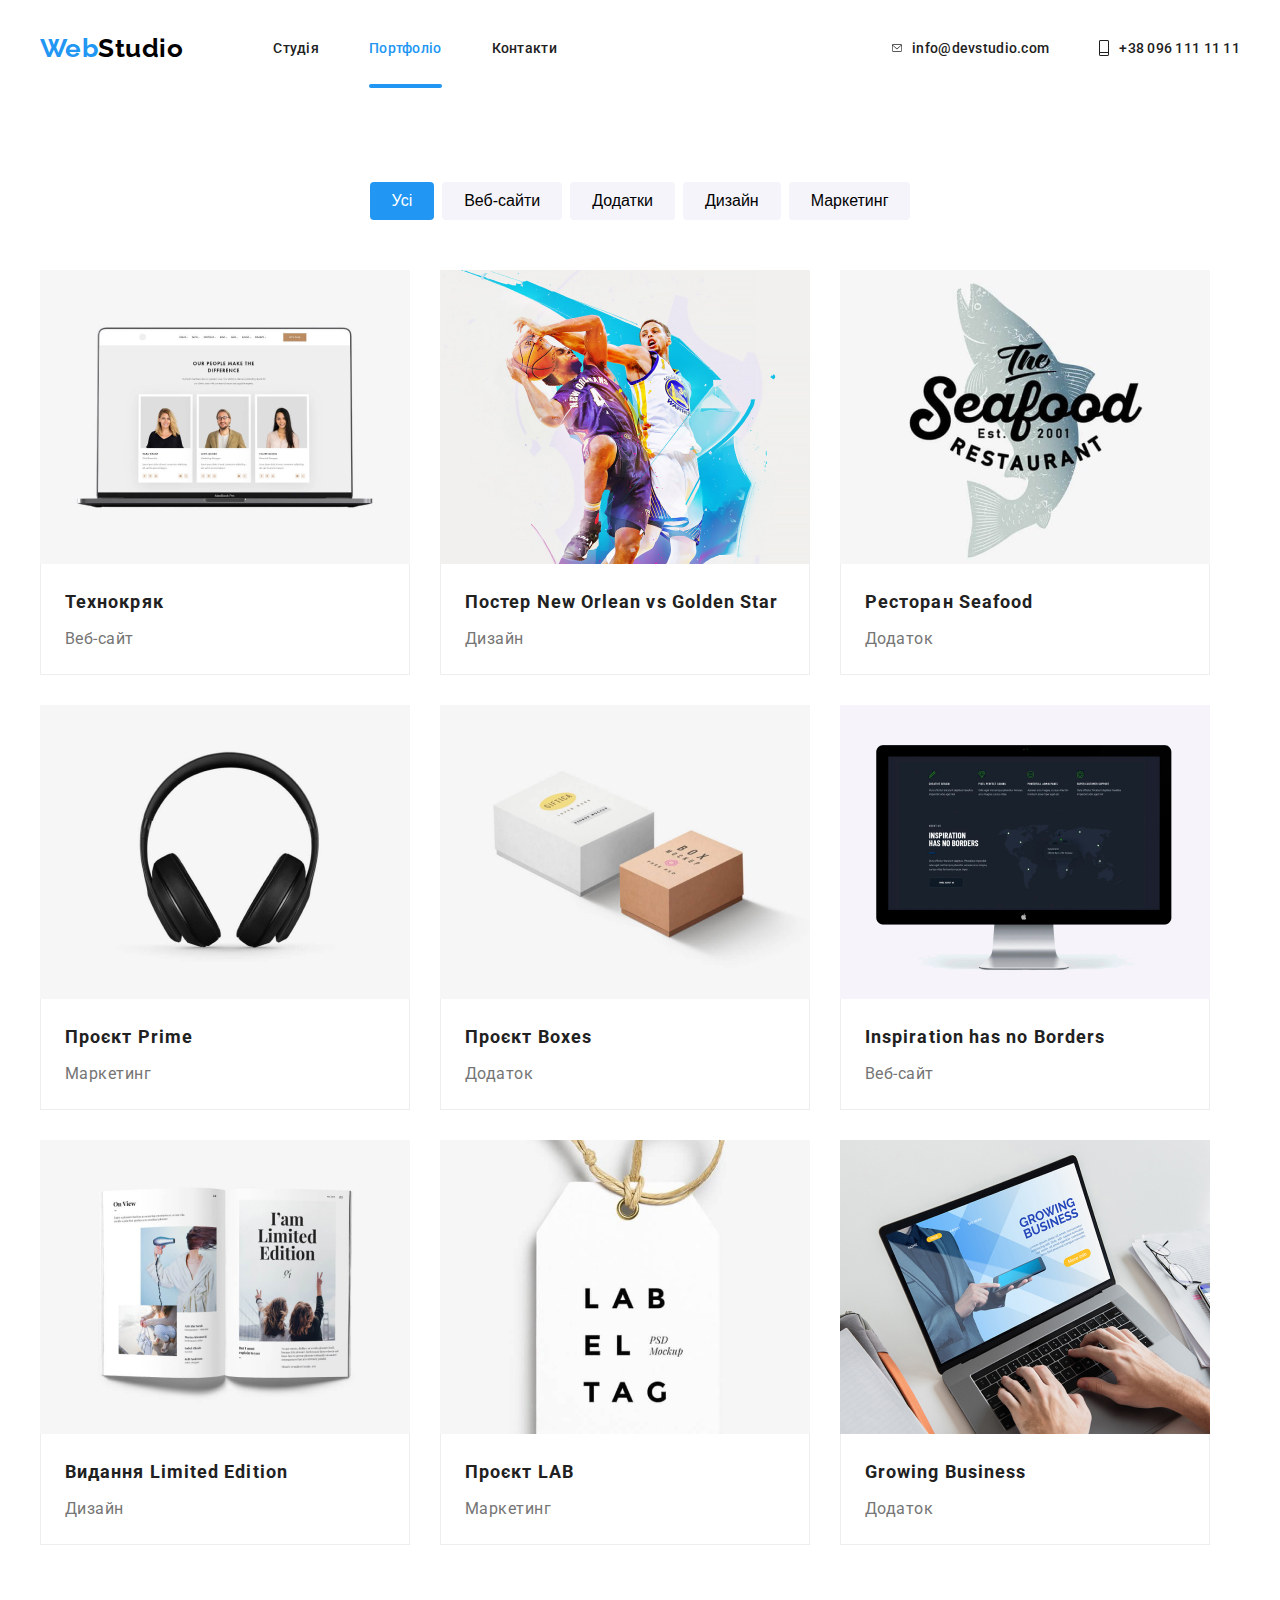
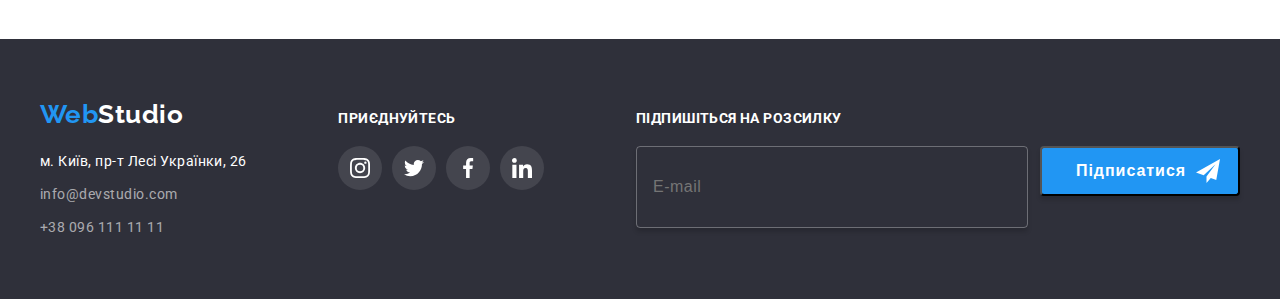
==== portfolio.html @ c1881796 "Initial commit" ====
<!DOCTYPE html>
<html lang="uk">
  <head>
    <meta charset="UTF-8" />
    <meta name="viewport" content="width=device-width, initial-scale=1.0" />
    <title>portfolio</title>
    <link rel="preconnect" href="https://fonts.googleapis.com" />
    <link rel="preconnect" href="https://fonts.gstatic.com" crossorigin />

    <link
      href="https://fonts.googleapis.com/css2?family=Raleway:wght@700&family=Roboto:wght@400;500;700;900&display=swap"
      rel="stylesheet"
    />
    <link
      rel="stylesheet"
      href="https://cdnjs.cloudflare.com/ajax/libs/modern-normalize/2.0.0/modern-normalize.min.css"
      integrity="sha512-4xo8blKMVCiXpTaLzQSLSw3KFOVPWhm/TRtuPVc4WG6kUgjH6J03IBuG7JZPkcWMxJ5huwaBpOpnwYElP/m6wg=="
      crossorigin="anonymous"
      referrerpolicy="no-referrer"
    />
    <link rel="stylesheet" href="./css/styles.css" />
    <link rel="stylesheet" href="./css/main.min.css" />
  </head>

  <body>
    <!-- секція1 heder -->
    <header class="header">
      <div class="container heder__container">
        <nav class="header__main-nav">
          <!--логотип-->
          <a href="/" class="header__logo"
            >Web<span class="header__logo-color">Studio</span></a
          >
          <!-- навігація -->
          <ul class="header__nav">
            <li class="header__item-nav">
              <a href="./index.html" class="header__link">Студія</a>
            </li>

            <li class="header__item-nav">
              <a href="" class="header__link current">Портфоліо</a>
            </li>

            <li class="header__item-nav">
              <a href="" class="header__link">Контакти</a>
            </li>
          </ul>
        </nav>
        <!-- секція 2 контакти -->
        <ul class="header__kontact-nav">
          <li class="header__item-nav">
            <a
              class="header-kontact header__link"
              href="mailto:info@devstudio.com"
            >
              <svg class="header__icon" width="10">
                <use href="./images/sprite.svg#icon-envelope"></use>
              </svg>
              info@devstudio.com</a
            >
          </li>
          <li class="header__item-nav header__item">
            <a class="header__link header__kontact" href="tel:+380961111111">
              <svg class="header__icon" width="10">
                <use href="./images/sprite.svg#icon-Vector"></use>
              </svg>
              +38 096 111 11 11</a
            >
          </li>
        </ul>
      </div>
    </header>

    <!-- секція проекти -->
    <main>
      <section class="portfolio">
        <div class="container">
          <ul class="btn-projects">
            <li class="item-btn">
              <button class="btn-nav" type="button">Усі</button>
            </li>
            <li class="item-btn">
              <button class="btn" type="button">Веб-сайти</button>
            </li>
            <li class="item-btn">
              <button class="btn" type="button">Додатки</button>
            </li>
            <li class="item-btn">
              <button class="btn" type="button">Дизайн</button>
            </li>
            <li class="item-btn">
              <button class="btn" type="button">Маркетинг</button>
            </li>
          </ul>

          <ul class="projects">
            <li class="item">
              <a class="project" href="">
                <div class="overlu">
                  <img src="images/img8.jpg" alt="наш вебсайт" width="370" />
                  <div class="overlu-color">
                    <p class="overlu-text">
                      Ресурс пропонує комплексні пропозиції з різним рівнем
                      функціоналу та сервісів. Все це дозволить відвідувачу
                      отримати вичерпні відомості про компанію чи приватну
                      особу.
                    </p>
                  </div>
                </div>
                <div class="proect">
                  <h2 class="proect-title">Технокряк</h2>
                  <p class="proect-txt">Веб-сайт</p>
                </div>
              </a>
            </li>

            <li class="item">
              <a class="project" href="">
                <div class="overlu">
                  <img src="images/img9.jpg" alt="дизайни" width="370" />
                  <div class="overlu-color">
                    <p class="overlu-text">
                      Ресурс пропонує комплексні пропозиції з різним рівнем
                      функціоналу та сервісів. Все це дозволить відвідувачу
                      отримати вичерпні відомості про компанію чи приватну
                      особу.
                    </p>
                  </div>
                </div>
                <div class="proect">
                  <h2 class="proect-title">Постер New Orlean vs Golden Star</h2>
                  <p class="proect-txt">Дизайн</p>
                </div>
              </a>
            </li>
            <li class="item">
              <a class="project" href="">
                <div class="overlu">
                  <img src="images/img10.jpg" alt="додатки" width="370" />
                  <div class="overlu-color">
                    <p class="overlu-text">
                      Ресурс пропонує комплексні пропозиції з різним рівнем
                      функціоналу та сервісів. Все це дозволить відвідувачу
                      отримати вичерпні відомості про компанію чи приватну
                      особу.
                    </p>
                  </div>
                </div>
                <div class="proect">
                  <h2 class="proect-title">Ресторан Seafood</h2>
                  <p class="proect-txt">Додаток</p>
                </div>
              </a>
            </li>
            <li class="item">
              <a class="project item" href="">
                <div class="overlu">
                  <img src="images/img11.jpg" alt="проєкт Prime " width="370" />
                  <div class="overlu-color">
                    <p class="overlu-text">
                      Ресурс пропонує комплексні пропозиції з різним рівнем
                      функціоналу та сервісів. Все це дозволить відвідувачу
                      отримати вичерпні відомості про компанію чи приватну
                      особу.
                    </p>
                  </div>
                </div>
                <div class="proect">
                  <h2 class="proect-title">Проєкт Prime</h2>
                  <p class="proect-txt">Маркетинг</p>
                </div>
              </a>
            </li>
            <li class="item">
              <a class="project" href="">
                <div class="overlu">
                  <img src="images/img12.jpg" alt="Проєкт Boxes" width="370" />
                  <div class="overlu-color">
                    <p class="overlu-text">
                      Ресурс пропонує комплексні пропозиції з різним рівнем
                      функціоналу та сервісів. Все це дозволить відвідувачу
                      отримати вичерпні відомості про компанію чи приватну
                      особу.
                    </p>
                  </div>
                </div>
                <div class="proect">
                  <h2 class="proect-title">Проєкт Boxes</h2>
                  <p class="proect-txt">Додаток</p>
                </div>
              </a>
            </li>
            <li class="item">
              <a class="project" href="">
                <div class="overlu">
                  <img src="images/img13.jpg" alt="Веб-сайт " width="370" />
                  <div class="overlu-color">
                    <p class="overlu-text">
                      Ресурс пропонує комплексні пропозиції з різним рівнем
                      функціоналу та сервісів. Все це дозволить відвідувачу
                      отримати вичерпні відомості про компанію чи приватну
                      особу.
                    </p>
                  </div>
                </div>
                <div class="proect">
                  <h2 class="proect-title">Inspiration has no Borders</h2>
                  <p class="proect-txt">Веб-сайт</p>
                </div>
              </a>
            </li>
            <li class="item">
              <a class="project" href="">
                <div class="overlu">
                  <img src="images/img14.jpg" alt="Видання" width="370" />
                  <div class="overlu-color">
                    <p class="overlu-text">
                      Ресурс пропонує комплексні пропозиції з різним рівнем
                      функціоналу та сервісів. Все це дозволить відвідувачу
                      отримати вичерпні відомості про компанію чи приватну
                      особу.
                    </p>
                  </div>
                </div>
                <div class="proect">
                  <h2 class="proect-title">Видання Limited Edition</h2>
                  <p class="proect-txt">Дизайн</p>
                </div>
              </a>
            </li>
            <li class="item">
              <a class="project" href="">
                <div class="overlu">
                  <img src="images/img15.jpg" alt="Проєкти LAB" width="370" />
                  <div class="overlu-color">
                    <p class="overlu-text">
                      Ресурс пропонує комплексні пропозиції з різним рівнем
                      функціоналу та сервісів. Все це дозволить відвідувачу
                      отримати вичерпні відомості про компанію чи приватну
                      особу.
                    </p>
                  </div>
                </div>
                <div class="proect">
                  <h2 class="proect-title">Проєкт LAB</h2>
                  <p class="proect-txt">Маркетинг</p>
                </div>
              </a>
            </li>
            <li class="item po">
              <a class="project" href="">
                <div class="overlu">
                  <img
                    src="images/img16.jpg"
                    alt="Додаток Business"
                    width="370"
                  />
                  <div class="overlu-color">
                    <p class="overlu-text">
                      Ресурс пропонує комплексні пропозиції з різним рівнем
                      функціоналу та сервісів. Все це дозволить відвідувачу
                      отримати вичерпні відомості про компанію чи приватну
                      особу.
                    </p>
                  </div>
                </div>

                <div class="proect">
                  <h2 class="proect-title">Growing Business</h2>
                  <p class="proect-txt">Додаток</p>
                </div>
              </a>
            </li>
          </ul>
        </div>
      </section>
    </main>

    <!-- footer -->
    <footer class="footer-main">
      <div class="container futer-container">
        <div class="footer-item">
          <a href="/" class="footer-logo"
            >Web<span class="footer-studio">Studio</span></a
          >

          <address class="address">
            <p class="footer-adres">м. Київ, пр-т Лесі Українки, 26</p>

            <ul class="footer">
              <li class="footer-mail">
                <a href="mailto:info@devstudio.com" class="addres-mail footer"
                  >info@devstudio.com</a
                >
              </li>

              <li>
                <a href="tel:+380961111111" class="addres-tel footer"
                  >+38 096 111 11 11</a
                >
              </li>
            </ul>
          </address>
        </div>
        <div class="footer-icon">
          <h3 class="footer-social">приєднуйтесь</h3>
          <ul class="socials">
            <li class="socials-item">
              <a class="socials-link" href="">
                <svg class="footikon" width="20" height="20">
                  <use href="./images/sprite.svg#icon-instagram"></use>
                </svg>
              </a>
            </li>
            <li class="socials-item">
              <a class="socials-link" href="">
                <svg class="footikon" width="20" height="20">
                  <use href="./images/sprite.svg#icon-twitter"></use>
                </svg>
              </a>
            </li>
            <li class="socials-item">
              <a class="socials-link" href="">
                <svg class="footikon" width="20" height="20">
                  <use href="./images/sprite.svg#icon-facebook"></use>
                </svg>
              </a>
            </li>
            <li class="socials-item">
              <a class="socials-link" href="">
                <svg class="footikon" width="20" height="20">
                  <use href="./images/sprite.svg#icon-linkedin"></use>
                </svg>
              </a>
            </li>
          </ul>
        </div>
        <!-- form -->
        <div class="form-futer-box">
          <h3 class="footer-social">Підпишіться на розсилку</h3>
          <form class="form-fild">
            <label>
              <input
                class="form-footer-email"
                type="email"
                name="email"
                placeholder="E-mail"
              />
            </label>

            <button class="footer-btn-form" type="submit">
              <span class="sing-up">Підписатися</span>

              <svg class="footer-btn-icon" width="24" height="24">
                <use href="./images/sprite.svg#icon-icon-send"></use>
              </svg>
            </button>
          </form>
        </div>
      </div>
    </footer>
  </body>
</html>
---- css/styles.css ----
/*===========================
 ----------------секція герой ------------------------*/

/*--------- модальне вікно ---------*/

/*----------------- секція 3 features особливості ---------*/

/* секція 4 чим ми займаїмось */

/* секція 5 наша команда */

/*секція 6 постійні клієнти */

/*===================
 секція 7 підвал */

/* ==================================================
  --portfolio--
 */
---- css/main.min.css ----
:root{--main-font: "Roboto", sans-serif;--secondary-font: "Raleway", sans-serif;--primary-color: #212121;--accent-color: #2196f3;--white-col: #ffffff;--gray-col: #757575}body{margin-left:auto;margin-right:auto}body{font-family:var(--main-font);background-color:var(--white-col);letter-spacing:.03em}.container{width:1200px;padding-left:15px;padding-right:15px;margin-left:auto;margin-right:auto}h1,h2,h3,h4,p{margin:0}img{display:block}ul{margin:0;padding:0;list-style:none}.header__logo{margin-right:90px;font-family:var(--secondary-font);font-weight:700;font-size:26px;color:var(--accent-color);text-decoration:none;outline:none}.header__logo-color{color:#000}.footer-logo{font-family:var(--secondary-font);font-weight:700;font-size:26px;color:var(--accent-color);text-decoration:none;outline:none}.footer-studio{color:var(--white-col)}.backdrop{position:fixed;z-index:1;top:0;left:0;width:100%;height:100%;background-color:rgba(0,0,0,.3);opacity:1;-webkit-transition:opacity 250ms cubic-bezier(0.4, 0, 0.2, 1),visibility 250ms cubic-bezier(0.4, 0, 0.2, 1);transition:opacity 250ms cubic-bezier(0.4, 0, 0.2, 1),visibility 250ms cubic-bezier(0.4, 0, 0.2, 1)}.backdrop.is-hidden{opacity:0;visibility:hidden;pointer-events:none}.backdrop.is-hidden .modal-wrapper{-webkit-transform:translate(-50%, -50%) scale(0, 6);transform:translate(-50%, -50%) scale(0, 6)}.modal-wrapper{position:absolute;top:50%;left:50%;width:528px;height:581px;-webkit-transform:translate(-50%, -50%) scale(1);transform:translate(-50%, -50%) scale(1);-webkit-transition:-webkit-transform 250ms cubic-bezier(0.4, 0, 0.2, 1);transition:-webkit-transform 250ms cubic-bezier(0.4, 0, 0.2, 1);transition:transform 250ms cubic-bezier(0.4, 0, 0.2, 1);transition:transform 250ms cubic-bezier(0.4, 0, 0.2, 1), -webkit-transform 250ms cubic-bezier(0.4, 0, 0.2, 1);-webkit-box-shadow:0 2px 1px 0 rgba(0,0,0,.2),0 1px 1px 0 rgba(0,0,0,.14),0 1px 3px 0 rgba(0,0,0,.12);box-shadow:0 2px 1px 0 rgba(0,0,0,.2),0 1px 1px 0 rgba(0,0,0,.14),0 1px 3px 0 rgba(0,0,0,.12);background-color:var(--white-col);border-radius:4px;padding:40px}.modal-btn{position:absolute;top:10px;right:10px;width:30px;height:30px;background-size:contain;background-origin:border-box;border-radius:50%;display:-webkit-box;display:-ms-flexbox;display:flex;-webkit-box-align:center;-ms-flex-align:center;align-items:center;-webkit-box-pack:center;-ms-flex-pack:center;justify-content:center;padding:0px;border-color:rgba(0,0,0,.1);background-color:var(--white-col);cursor:pointer;outline:rgba(0,0,0,0)}.modal-btn-icon{width:18px;height:18px;fill:#000;-webkit-transition:fill 250ms cubic-bezier(0.4, 0, 0.2, 1);transition:fill 250ms cubic-bezier(0.4, 0, 0.2, 1)}.modal-btn:hover .modal-btn-icon,.modal-btn:focus .modal-btn-icon{fill:var(--accent-color)}.modal-title{display:block;font-weight:700;font-size:20px;letter-spacing:.03em;text-align:center;color:#212121;margin-bottom:12px}.form-modal-group{position:relative;display:block;margin-bottom:10px}.form-modal-label{display:block;text-align:left;margin-bottom:4px;font-size:12px;letter-spacing:.01em;color:var(--gray-col)}.form-modal-input{border:1px solid rgba(33,33,33,.2);border-radius:4px;height:40px;width:100%;padding:5px 5px 5px 32px;-webkit-transition:border 250ms cubic-bezier(0.4, 0, 0.2, 1);transition:border 250ms cubic-bezier(0.4, 0, 0.2, 1)}.form-modal-input:focus,.form-modal-text:focus{border:solid 1px var(--accent-color);outline:none}.form-modal-input:hover,.form-modal-text:hover{border:1px solid var(--accent-color)}.form-modal-group:hover .form-modal-icon{fill:var(--accent-color)}.form-modal-input:focus+.form-modal-icon{fill:var(--accent-color)}.form-modal-text{display:block;width:100%;height:120px;border:1px solid rgba(33,33,33,.2);border-radius:1px;resize:none;padding:12px 16px 12px 16px;font-size:12px;letter-spacing:.01em;-webkit-transition:border 250ms cubic-bezier(0.4, 0, 0.2, 1);transition:border 250ms cubic-bezier(0.4, 0, 0.2, 1);outline:none}.form-modal-icon{position:absolute;left:12px;bottom:11px;-webkit-transition:fill 250ms cubic-bezier(0.4, 0, 0.2, 1);transition:fill 250ms cubic-bezier(0.4, 0, 0.2, 1)}.form-polisu-grup{display:-webkit-box;display:-ms-flexbox;display:flex;-webkit-box-align:center;-ms-flex-align:center;align-items:center;-webkit-box-pack:center;-ms-flex-pack:center;justify-content:center;margin-top:20px}.polise-private{font-size:14px;line-height:1.71429;letter-spacing:.03em;color:var(--gray-col);margin-left:9px}.polise-private-contract{text-decoration:underline;-webkit-text-decoration-skip-ink:none;text-decoration-skip-ink:none;color:var(--accent-color)}.custom-checkbox{width:16px;height:15px;left:0px;display:-webkit-box;display:-ms-flexbox;display:flex;-webkit-box-align:center;-ms-flex-align:center;align-items:center;-webkit-box-pack:center;-ms-flex-pack:center;justify-content:center;border-radius:1px;border:1px solid var(--primary-color);-webkit-transition:border 250ms cubic-bezier(0.4, 0, 0.2, 1),background-color 250ms cubic-bezier(0.4, 0, 0.2, 1);transition:border 250ms cubic-bezier(0.4, 0, 0.2, 1),background-color 250ms cubic-bezier(0.4, 0, 0.2, 1)}.form-polisu-grup:hover .custom-checkbox{border:1px solid var(--accent-color)}.form-polisu-grup:focus-within .custom-checkbox{border:1px solid var(--accent-color)}.checkbox:checked+.custom-checkbox{background-color:var(--accent-color);background-size:contain;border-color:var(--accent-color);background-origin:border-box}.custom-checbocs-icon{opacity:0;-webkit-transition:opacity 250ms cubic-bezier(0.4, 0, 0.2, 1);transition:opacity 250ms cubic-bezier(0.4, 0, 0.2, 1)}.checkbox:checked+.custom-checkbox .custom-checbocs-icon{opacity:1}.visually-hidden{position:absolute;width:1px;height:1px;margin:-1px;border:0;padding:0;clip:rect(0 0 0 0);overflow:hidden}.send-btn{border-radius:4px;width:200px;height:50px;-webkit-box-shadow:0 4px 4px 0 rgba(0,0,0,.15);box-shadow:0 4px 4px 0 rgba(0,0,0,.15);background:var(--accent-color);font-weight:700;font-size:16px;line-height:1.875;letter-spacing:.06em;text-align:center;margin-top:30px;color:var(--white-col);cursor:pointer;border:rgba(0,0,0,0);-webkit-transition:background-color 250ms cubic-bezier(0.4, 0, 0.2, 1);transition:background-color 250ms cubic-bezier(0.4, 0, 0.2, 1)}.send-btn:hover,.send-btn:focus{background-color:#188ce8;outline:rgba(0,0,0,0)}.socials{display:-webkit-box;display:-ms-flexbox;display:flex;-webkit-box-pack:center;-ms-flex-pack:center;justify-content:center;-webkit-box-align:center;-ms-flex-align:center;align-items:center}.socials-link{display:-webkit-box;display:-ms-flexbox;display:flex;-webkit-box-align:center;-ms-flex-align:center;align-items:center;-webkit-box-pack:center;-ms-flex-pack:center;justify-content:center;width:44px;height:44px;background-color:var(--white-col);border-radius:50%;-webkit-transition:background-color 250ms cubic-bezier(0.4, 0, 0.2, 1);transition:background-color 250ms cubic-bezier(0.4, 0, 0.2, 1)}.socials-link:hover,.socials-link:focus{background-color:var(--accent-color);outline:none}.social-icon{fill:#afb1b8;-webkit-transition:fill 250ms cubic-bezier(0.4, 0, 0.2, 1);transition:fill 250ms cubic-bezier(0.4, 0, 0.2, 1)}.socials-link:hover .social-icon,.socials-link:focus .social-icon{fill:var(--white-col)}.socials-item:not(:last-child){margin-right:10px}.footikon{fill:var(--white-col)}.footer-icon{margin-left:auto;margin-right:auto}.header{border-color:1px solid #ececec}.heder__container{display:-webkit-box;display:-ms-flexbox;display:flex;-webkit-box-align:center;-ms-flex-align:center;align-items:center}.header__main-nav{display:-webkit-box;display:-ms-flexbox;display:flex;-webkit-box-align:center;-ms-flex-align:center;align-items:center}.header__nav{display:-webkit-box;display:-ms-flexbox;display:flex;-webkit-box-align:center;-ms-flex-align:center;align-items:center}.header__item-nav{margin-right:50px}.header__item:last-child{margin-right:0px}.header__kontact-nav{margin-left:auto;display:-webkit-box;display:-ms-flexbox;display:flex;-webkit-box-align:center;-ms-flex-align:center;align-items:center}.header__kontact{padding-top:32px;padding-bottom:32px;color:var(--gray-col);-webkit-transition:color 250ms cubic-bezier(0.4, 0, 0.2, 1);transition:color 250ms cubic-bezier(0.4, 0, 0.2, 1)}.header__icon{width:10px;height:16px;margin-right:10px;fill:currentColor}.header__link{display:-webkit-box;display:-ms-flexbox;display:flex;-webkit-box-align:center;-ms-flex-align:center;align-items:center;font-weight:500;font-size:14px;letter-spacing:.02em;color:var(--primary-color);-webkit-transition:color 250ms cubic-bezier(0.4, 0, 0.2, 1);transition:color 250ms cubic-bezier(0.4, 0, 0.2, 1);position:relative;text-decoration:none;outline:none;padding-top:32px;padding-bottom:32px}.header__link::after{content:"";display:block;width:100%;height:4px;position:absolute;left:0px;bottom:0px;border-radius:2px}.header__link:hover,.header__link:focus{color:var(--accent-color)}.header__link.current::after{background-color:var(--accent-color)}.header__link.current{color:var(--accent-color)}.hero__img{max-width:1600px;height:600px;margin-left:auto;margin-right:auto;background:#c4c4c4;background-image:-webkit-gradient(linear, left top, left bottom, from(rgba(5, 6, 15, 0.4)), to(rgba(5, 6, 15, 0.4))),url(../images/hero.jpg);background-image:linear-gradient(rgba(5, 6, 15, 0.4), rgba(5, 6, 15, 0.4)),url(../images/hero.jpg)}.hero__section{background-repeat:no-repeat;background-position:center;background-size:contain;text-align:center;padding-top:200px;padding-bottom:200px}.hero__title{font-weight:900;font-size:44px;line-height:1.36364;letter-spacing:.06em;text-transform:uppercase;margin-bottom:30px;width:626px;margin-left:auto;margin-right:auto;color:var(--white-col)}.hero__main-btn{border-radius:4px;padding:10px 32px;font-weight:700;font-size:16px;line-height:1.875;letter-spacing:.06em;color:var(--white-col);background-color:var(--accent-color);cursor:pointer;-webkit-transition:background-color 250ms cubic-bezier(0.4, 0, 0.2, 1);transition:background-color 250ms cubic-bezier(0.4, 0, 0.2, 1)}.hero__main-btn:hover,.hero__main-btn:focus{background-color:#188ce8}.features{padding-top:94px;padding-bottom:94px}.features__list{display:-webkit-box;display:-ms-flexbox;display:flex}.features__post{width:270px;margin-right:30px}.features__post:last-child{margin-right:0px}.features__title{margin-top:0px;margin-bottom:10px;font-weight:700;font-size:14px;text-transform:uppercase}.features__text{font-size:14px;line-height:1.71429;color:var(--gray-col)}.features__icon{display:-webkit-box;display:-ms-flexbox;display:flex;-webkit-box-pack:center;-ms-flex-pack:center;justify-content:center;-webkit-box-align:center;-ms-flex-align:center;align-items:center;background:#f5f4fa;border-radius:4px;width:270px;height:120px;margin-bottom:30px}.features__icon-images{width:70px;height:70px;margin:0px}.works{padding-bottom:94px}.ourwork{display:-webkit-box;display:-ms-flexbox;display:flex;list-style:none}.works .section-heading{font-weight:700;font-size:36px;text-align:center;margin-bottom:50px}.img{position:relative;margin-right:30px}.img-text{width:370px;height:70px;left:0px;bottom:0px;position:absolute;display:-webkit-box;display:-ms-flexbox;display:flex;-webkit-box-align:center;-ms-flex-align:center;align-items:center;-webkit-box-pack:center;-ms-flex-pack:center;justify-content:center;text-transform:uppercase;padding:0px;margin:0px;font-weight:700;font-size:14px;letter-spacing:.03em;color:var(--white-col);background:rgba(47,48,58,.8)}.team{background:#f5f4fa;padding-top:94px;padding-bottom:94px}.our-team{display:-webkit-box;display:-ms-flexbox;display:flex}.img-team{margin-right:30px;-webkit-box-shadow:0 2px 1px 0 rgba(0,0,0,.2),0 1px 1px 0 rgba(0,0,0,.14),0 1px 3px 0 rgba(0,0,0,.12);box-shadow:0 2px 1px 0 rgba(0,0,0,.2),0 1px 1px 0 rgba(0,0,0,.14),0 1px 3px 0 rgba(0,0,0,.12);background:var(--white-col)}.img-team:last-child{margin-right:0px}.section-headline{font-weight:700;font-size:36px;text-align:center;margin-bottom:50px}.name{margin-bottom:10px;font-weight:500;font-size:16px;text-align:center}.work{font-size:16px;color:var(--gray-col);text-align:center;margin-bottom:16px}.name-work{padding-top:30px;padding-bottom:30px}.our-clients{padding-top:88px;padding-bottom:94px}.client{display:-webkit-box;display:-ms-flexbox;display:flex;-webkit-box-pack:center;-ms-flex-pack:center;justify-content:center;-webkit-box-align:center;-ms-flex-align:center;align-items:center}.client-link{display:-webkit-box;display:-ms-flexbox;display:flex;-webkit-box-align:center;-ms-flex-align:center;align-items:center;-webkit-box-pack:center;-ms-flex-pack:center;justify-content:center;border:1px solid #afb1b8;border-radius:4px;width:170px;height:92px;-webkit-transition:border 250ms cubic-bezier(0.4, 0, 0.2, 1);transition:border 250ms cubic-bezier(0.4, 0, 0.2, 1)}.client-link:hover,.client-link:focus{border-color:var(--accent-color);outline:none}.client-link:hover .client-icon,.client-link:focus .client-icon{fill:var(--accent-color)}.client-icon{fill:#afb1b8;-webkit-transition:fill 250ms cubic-bezier(0.4, 0, 0.2, 1);transition:fill 250ms cubic-bezier(0.4, 0, 0.2, 1)}.client-item:not(:last-child){margin-right:30px}.footer-main{padding-top:60px;padding-bottom:60px;background:#2f303a}.futer-container{display:-webkit-box;display:-ms-flexbox;display:flex;-webkit-box-align:baseline;-ms-flex-align:baseline;align-items:baseline}.footer-mail{margin-bottom:9px}.footer-adres{margin-bottom:9px}.address{font-style:normal;font-size:14px;line-height:1.71429;color:var(--white-col);margin:20px 0px 0px 0px}.addres-mail,.addres-tel{font-family:var(--main-font);font-style:normal;font-size:14px;line-height:1.71429;color:rgba(255,255,255,.6);-webkit-transition:color 250ms cubic-bezier(0.4, 0, 0.2, 1);transition:color 250ms cubic-bezier(0.4, 0, 0.2, 1)}.footer:hover,.footer:focus{color:var(--white-col);outline:none}.footer{margin:0px;padding:0px;list-style:none;text-decoration:none}.footer-social{font-weight:700;font-size:14px;letter-spacing:.03em;text-transform:uppercase;color:var(--white-col);margin-bottom:20px}.socials-link{background-color:rgba(255,255,255,.1)}.form-footer-email{border:1px solid rgba(255,255,255,.3);border-radius:4px;width:358px;height:50px;-webkit-box-shadow:0 4px 4px 0 rgba(0,0,0,.15);box-shadow:0 4px 4px 0 rgba(0,0,0,.15);background:rgba(33,150,243,0);padding:15px 16px;font-size:16px;line-height:1.25;letter-spacing:.03em;color:rgba(255,255,255,.6);outline:rgba(0,0,0,0)}.footer-btn-form{display:-webkit-box;display:-ms-flexbox;display:flex;text-align:center;-webkit-box-align:center;-ms-flex-align:center;align-items:center;border-radius:4px;width:200px;height:50px;margin-left:12px;-webkit-box-shadow:0 4px 4px 0 rgba(0,0,0,.15);box-shadow:0 4px 4px 0 rgba(0,0,0,.15);background-color:var(--accent-color);color:var(--white-col);cursor:pointer;font-weight:700;font-size:16px;line-height:1.875;letter-spacing:.06em;-webkit-transition:background-color 250ms cubic-bezier(0.4, 0, 0.2, 1);transition:background-color 250ms cubic-bezier(0.4, 0, 0.2, 1)}.footer-btn-form:hover,.footer-btn-form:focus{background-color:#188ce8;outline:rgba(0,0,0,0)}.form-fild{display:-webkit-box;display:-ms-flexbox;display:flex}.sing-up{margin-left:28px;margin-right:10px}.portfolio{padding-top:94px;padding-bottom:94px}.btn-projects{display:-webkit-box;display:-ms-flexbox;display:flex;-webkit-box-align:center;-ms-flex-align:center;align-items:center;-webkit-box-pack:center;-ms-flex-pack:center;justify-content:center;margin-bottom:50px;list-style:none}.btn-nav{font-weight:500;font-size:16px;line-height:1.625;color:var(--white-col);background-color:var(--accent-color);cursor:pointer;padding:6px 22px;border-radius:4px;border:none;outline:var(--accent-color);-webkit-transition:-webkit-box-shadow 250ms cubic-bezier(0.4, 0, 0.2, 1);transition:-webkit-box-shadow 250ms cubic-bezier(0.4, 0, 0.2, 1);transition:box-shadow 250ms cubic-bezier(0.4, 0, 0.2, 1);transition:box-shadow 250ms cubic-bezier(0.4, 0, 0.2, 1), -webkit-box-shadow 250ms cubic-bezier(0.4, 0, 0.2, 1)}.btn-nav:hover{-webkit-box-shadow:0 2px 2px 0 rgba(0,0,0,.12),0 1px 2px 0 rgba(0,0,0,.08),0 3px 1px 0 rgba(0,0,0,.1);box-shadow:0 2px 2px 0 rgba(0,0,0,.12),0 1px 2px 0 rgba(0,0,0,.08),0 3px 1px 0 rgba(0,0,0,.1)}.btn{font-weight:500;font-size:16px;line-height:1.625;cursor:pointer;padding:6px 22px;border-radius:4px;border:none;background-color:#f5f4fa;-webkit-transition:background-color 250ms cubic-bezier(0.4, 0, 0.2, 1),color 250ms cubic-bezier(0.4, 0, 0.2, 1),-webkit-box-shadow 250ms cubic-bezier(0.4, 0, 0.2, 1);transition:background-color 250ms cubic-bezier(0.4, 0, 0.2, 1),color 250ms cubic-bezier(0.4, 0, 0.2, 1),-webkit-box-shadow 250ms cubic-bezier(0.4, 0, 0.2, 1);transition:background-color 250ms cubic-bezier(0.4, 0, 0.2, 1),color 250ms cubic-bezier(0.4, 0, 0.2, 1),box-shadow 250ms cubic-bezier(0.4, 0, 0.2, 1);transition:background-color 250ms cubic-bezier(0.4, 0, 0.2, 1),color 250ms cubic-bezier(0.4, 0, 0.2, 1),box-shadow 250ms cubic-bezier(0.4, 0, 0.2, 1),-webkit-box-shadow 250ms cubic-bezier(0.4, 0, 0.2, 1)}.btn:hover,.btn:focus{color:var(--white-col);background-color:var(--accent-color);-webkit-box-shadow:0 2px 2px 0 rgba(0,0,0,.12),0 1px 2px 0 rgba(0,0,0,.08),0 3px 1px 0 rgba(0,0,0,.1);box-shadow:0 2px 2px 0 rgba(0,0,0,.12),0 1px 2px 0 rgba(0,0,0,.08),0 3px 1px 0 rgba(0,0,0,.1);outline:rgba(0,0,0,0)}.item-btn{margin-right:8px}.item-btn:last-child{margin-right:0px}.projects{display:-webkit-box;display:-ms-flexbox;display:flex;-ms-flex-wrap:wrap;flex-wrap:wrap;gap:30px}.proect{padding:20px 24px;border-right:1px solid #eee;border-bottom:1px solid #eee;border-left:1px solid #eee}.proect-title{margin-bottom:4px;font-weight:700;font-size:18px;line-height:2;letter-spacing:.06em;color:var(--primary-color)}.proect-txt{font-size:16px;line-height:1.875;color:var(--gray-col)}.project{display:inline-block;text-decoration:none;outline:rgba(0,0,0,0);-webkit-transition:-webkit-box-shadow 250ms cubic-bezier(0.4, 0, 0.2, 1);transition:-webkit-box-shadow 250ms cubic-bezier(0.4, 0, 0.2, 1);transition:box-shadow 250ms cubic-bezier(0.4, 0, 0.2, 1);transition:box-shadow 250ms cubic-bezier(0.4, 0, 0.2, 1), -webkit-box-shadow 250ms cubic-bezier(0.4, 0, 0.2, 1)}.project:hover,.project:focus{-webkit-box-shadow:1px 4px 6px 0 rgba(0,0,0,.16),0 4px 4px 0 rgba(0,0,0,.06),0 1px 1px 0 rgba(0,0,0,.12);box-shadow:1px 4px 6px 0 rgba(0,0,0,.16),0 4px 4px 0 rgba(0,0,0,.06),0 1px 1px 0 rgba(0,0,0,.12)}.overlu{position:relative;overflow:hidden;width:370px;height:294px}.overlu-color{position:absolute;display:-webkit-box;display:-ms-flexbox;display:flex;-webkit-box-pack:center;-ms-flex-pack:center;justify-content:center;-webkit-box-align:center;-ms-flex-align:center;align-items:center;top:0;left:0;width:100%;height:100%;background:rgba(33,150,243,.9);-webkit-transform:translateY(100%);transform:translateY(100%);-webkit-transition:-webkit-transform 250ms cubic-bezier(0.4, 0, 0.2, 1);transition:-webkit-transform 250ms cubic-bezier(0.4, 0, 0.2, 1);transition:transform 250ms cubic-bezier(0.4, 0, 0.2, 1);transition:transform 250ms cubic-bezier(0.4, 0, 0.2, 1), -webkit-transform 250ms cubic-bezier(0.4, 0, 0.2, 1)}.overlu-text{font-size:18px;line-height:1.55556;letter-spacing:.03em;color:var(--white-col);width:322px;height:168px}.project:hover .overlu-color,.project:focus .overlu-color{-webkit-transform:translateY(0%);transform:translateY(0%)}/*# sourceMappingURL=main.min.css.map */
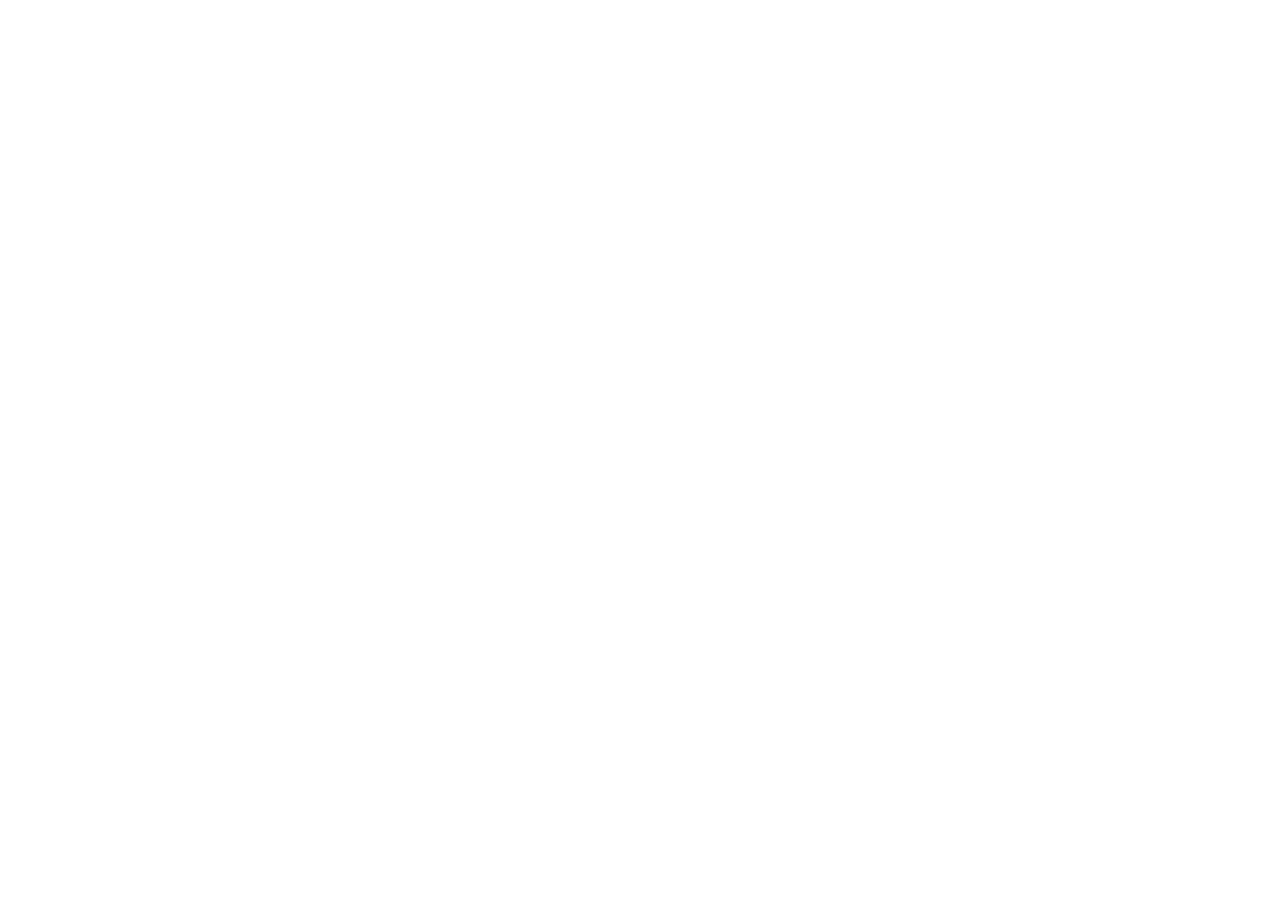
==== commit 16b13f1a: "домашка" ====
--- a/portfolio.html
+++ b/portfolio.html
@@ -18,21 +18,21 @@
       crossorigin="anonymous"
       referrerpolicy="no-referrer"
     />
-    <link rel="stylesheet" href="./css/styles.css" />
+
     <link rel="stylesheet" href="./css/main.min.css" />
   </head>
 
   <body>
     <!-- секція1 heder -->
-    <header class="header">
+    <!-- <header class="header">
       <div class="container heder__container">
-        <nav class="header__main-nav">
+        <nav class="header__main-nav"> -->
           <!--логотип-->
-          <a href="/" class="header__logo"
+          <!-- <a href="/" class="header__logo"
             >Web<span class="header__logo-color">Studio</span></a
-          >
+          > -->
           <!-- навігація -->
-          <ul class="header__nav">
+          <!-- <ul class="header__nav">
             <li class="header__item-nav">
               <a href="./index.html" class="header__link">Студія</a>
             </li>
@@ -45,9 +45,9 @@
               <a href="" class="header__link">Контакти</a>
             </li>
           </ul>
-        </nav>
+        </nav> -->
         <!-- секція 2 контакти -->
-        <ul class="header__kontact-nav">
+        <!-- <ul class="header__kontact-nav">
           <li class="header__item-nav">
             <a
               class="header-kontact header__link"
@@ -68,11 +68,11 @@
             >
           </li>
         </ul>
-      </div>
+      </div> -->
     </header>
 
     <!-- секція проекти -->
-    <main>
+    <!-- <main>
       <section class="portfolio">
         <div class="container">
           <ul class="btn-projects">
@@ -274,10 +274,10 @@
           </ul>
         </div>
       </section>
-    </main>
+    </main> -->
 
     <!-- footer -->
-    <footer class="footer-main">
+     <!-- <footer class="footer-main">
       <div class="container futer-container">
         <div class="footer-item">
           <a href="/" class="footer-logo"
@@ -335,7 +335,7 @@
             </li>
           </ul>
         </div>
-        <!-- form -->
+        
         <div class="form-futer-box">
           <h3 class="footer-social">Підпишіться на розсилку</h3>
           <form class="form-fild">
@@ -358,6 +358,6 @@
           </form>
         </div>
       </div>
-    </footer>
+    </footer>  -->
   </body>
 </html>
--- a/css/main.min.css
+++ b/css/main.min.css
@@ -1 +1 @@
-:root{--main-font: "Roboto", sans-serif;--secondary-font: "Raleway", sans-serif;--primary-color: #212121;--accent-color: #2196f3;--white-col: #ffffff;--gray-col: #757575}body{margin-left:auto;margin-right:auto}body{font-family:var(--main-font);background-color:var(--white-col);letter-spacing:.03em}.container{width:1200px;padding-left:15px;padding-right:15px;margin-left:auto;margin-right:auto}h1,h2,h3,h4,p{margin:0}img{display:block}ul{margin:0;padding:0;list-style:none}.header__logo{margin-right:90px;font-family:var(--secondary-font);font-weight:700;font-size:26px;color:var(--accent-color);text-decoration:none;outline:none}.header__logo-color{color:#000}.footer-logo{font-family:var(--secondary-font);font-weight:700;font-size:26px;color:var(--accent-color);text-decoration:none;outline:none}.footer-studio{color:var(--white-col)}.backdrop{position:fixed;z-index:1;top:0;left:0;width:100%;height:100%;background-color:rgba(0,0,0,.3);opacity:1;-webkit-transition:opacity 250ms cubic-bezier(0.4, 0, 0.2, 1),visibility 250ms cubic-bezier(0.4, 0, 0.2, 1);transition:opacity 250ms cubic-bezier(0.4, 0, 0.2, 1),visibility 250ms cubic-bezier(0.4, 0, 0.2, 1)}.backdrop.is-hidden{opacity:0;visibility:hidden;pointer-events:none}.backdrop.is-hidden .modal-wrapper{-webkit-transform:translate(-50%, -50%) scale(0, 6);transform:translate(-50%, -50%) scale(0, 6)}.modal-wrapper{position:absolute;top:50%;left:50%;width:528px;height:581px;-webkit-transform:translate(-50%, -50%) scale(1);transform:translate(-50%, -50%) scale(1);-webkit-transition:-webkit-transform 250ms cubic-bezier(0.4, 0, 0.2, 1);transition:-webkit-transform 250ms cubic-bezier(0.4, 0, 0.2, 1);transition:transform 250ms cubic-bezier(0.4, 0, 0.2, 1);transition:transform 250ms cubic-bezier(0.4, 0, 0.2, 1), -webkit-transform 250ms cubic-bezier(0.4, 0, 0.2, 1);-webkit-box-shadow:0 2px 1px 0 rgba(0,0,0,.2),0 1px 1px 0 rgba(0,0,0,.14),0 1px 3px 0 rgba(0,0,0,.12);box-shadow:0 2px 1px 0 rgba(0,0,0,.2),0 1px 1px 0 rgba(0,0,0,.14),0 1px 3px 0 rgba(0,0,0,.12);background-color:var(--white-col);border-radius:4px;padding:40px}.modal-btn{position:absolute;top:10px;right:10px;width:30px;height:30px;background-size:contain;background-origin:border-box;border-radius:50%;display:-webkit-box;display:-ms-flexbox;display:flex;-webkit-box-align:center;-ms-flex-align:center;align-items:center;-webkit-box-pack:center;-ms-flex-pack:center;justify-content:center;padding:0px;border-color:rgba(0,0,0,.1);background-color:var(--white-col);cursor:pointer;outline:rgba(0,0,0,0)}.modal-btn-icon{width:18px;height:18px;fill:#000;-webkit-transition:fill 250ms cubic-bezier(0.4, 0, 0.2, 1);transition:fill 250ms cubic-bezier(0.4, 0, 0.2, 1)}.modal-btn:hover .modal-btn-icon,.modal-btn:focus .modal-btn-icon{fill:var(--accent-color)}.modal-title{display:block;font-weight:700;font-size:20px;letter-spacing:.03em;text-align:center;color:#212121;margin-bottom:12px}.form-modal-group{position:relative;display:block;margin-bottom:10px}.form-modal-label{display:block;text-align:left;margin-bottom:4px;font-size:12px;letter-spacing:.01em;color:var(--gray-col)}.form-modal-input{border:1px solid rgba(33,33,33,.2);border-radius:4px;height:40px;width:100%;padding:5px 5px 5px 32px;-webkit-transition:border 250ms cubic-bezier(0.4, 0, 0.2, 1);transition:border 250ms cubic-bezier(0.4, 0, 0.2, 1)}.form-modal-input:focus,.form-modal-text:focus{border:solid 1px var(--accent-color);outline:none}.form-modal-input:hover,.form-modal-text:hover{border:1px solid var(--accent-color)}.form-modal-group:hover .form-modal-icon{fill:var(--accent-color)}.form-modal-input:focus+.form-modal-icon{fill:var(--accent-color)}.form-modal-text{display:block;width:100%;height:120px;border:1px solid rgba(33,33,33,.2);border-radius:1px;resize:none;padding:12px 16px 12px 16px;font-size:12px;letter-spacing:.01em;-webkit-transition:border 250ms cubic-bezier(0.4, 0, 0.2, 1);transition:border 250ms cubic-bezier(0.4, 0, 0.2, 1);outline:none}.form-modal-icon{position:absolute;left:12px;bottom:11px;-webkit-transition:fill 250ms cubic-bezier(0.4, 0, 0.2, 1);transition:fill 250ms cubic-bezier(0.4, 0, 0.2, 1)}.form-polisu-grup{display:-webkit-box;display:-ms-flexbox;display:flex;-webkit-box-align:center;-ms-flex-align:center;align-items:center;-webkit-box-pack:center;-ms-flex-pack:center;justify-content:center;margin-top:20px}.polise-private{font-size:14px;line-height:1.71429;letter-spacing:.03em;color:var(--gray-col);margin-left:9px}.polise-private-contract{text-decoration:underline;-webkit-text-decoration-skip-ink:none;text-decoration-skip-ink:none;color:var(--accent-color)}.custom-checkbox{width:16px;height:15px;left:0px;display:-webkit-box;display:-ms-flexbox;display:flex;-webkit-box-align:center;-ms-flex-align:center;align-items:center;-webkit-box-pack:center;-ms-flex-pack:center;justify-content:center;border-radius:1px;border:1px solid var(--primary-color);-webkit-transition:border 250ms cubic-bezier(0.4, 0, 0.2, 1),background-color 250ms cubic-bezier(0.4, 0, 0.2, 1);transition:border 250ms cubic-bezier(0.4, 0, 0.2, 1),background-color 250ms cubic-bezier(0.4, 0, 0.2, 1)}.form-polisu-grup:hover .custom-checkbox{border:1px solid var(--accent-color)}.form-polisu-grup:focus-within .custom-checkbox{border:1px solid var(--accent-color)}.checkbox:checked+.custom-checkbox{background-color:var(--accent-color);background-size:contain;border-color:var(--accent-color);background-origin:border-box}.custom-checbocs-icon{opacity:0;-webkit-transition:opacity 250ms cubic-bezier(0.4, 0, 0.2, 1);transition:opacity 250ms cubic-bezier(0.4, 0, 0.2, 1)}.checkbox:checked+.custom-checkbox .custom-checbocs-icon{opacity:1}.visually-hidden{position:absolute;width:1px;height:1px;margin:-1px;border:0;padding:0;clip:rect(0 0 0 0);overflow:hidden}.send-btn{border-radius:4px;width:200px;height:50px;-webkit-box-shadow:0 4px 4px 0 rgba(0,0,0,.15);box-shadow:0 4px 4px 0 rgba(0,0,0,.15);background:var(--accent-color);font-weight:700;font-size:16px;line-height:1.875;letter-spacing:.06em;text-align:center;margin-top:30px;color:var(--white-col);cursor:pointer;border:rgba(0,0,0,0);-webkit-transition:background-color 250ms cubic-bezier(0.4, 0, 0.2, 1);transition:background-color 250ms cubic-bezier(0.4, 0, 0.2, 1)}.send-btn:hover,.send-btn:focus{background-color:#188ce8;outline:rgba(0,0,0,0)}.socials{display:-webkit-box;display:-ms-flexbox;display:flex;-webkit-box-pack:center;-ms-flex-pack:center;justify-content:center;-webkit-box-align:center;-ms-flex-align:center;align-items:center}.socials-link{display:-webkit-box;display:-ms-flexbox;display:flex;-webkit-box-align:center;-ms-flex-align:center;align-items:center;-webkit-box-pack:center;-ms-flex-pack:center;justify-content:center;width:44px;height:44px;background-color:var(--white-col);border-radius:50%;-webkit-transition:background-color 250ms cubic-bezier(0.4, 0, 0.2, 1);transition:background-color 250ms cubic-bezier(0.4, 0, 0.2, 1)}.socials-link:hover,.socials-link:focus{background-color:var(--accent-color);outline:none}.social-icon{fill:#afb1b8;-webkit-transition:fill 250ms cubic-bezier(0.4, 0, 0.2, 1);transition:fill 250ms cubic-bezier(0.4, 0, 0.2, 1)}.socials-link:hover .social-icon,.socials-link:focus .social-icon{fill:var(--white-col)}.socials-item:not(:last-child){margin-right:10px}.footikon{fill:var(--white-col)}.footer-icon{margin-left:auto;margin-right:auto}.header{border-color:1px solid #ececec}.heder__container{display:-webkit-box;display:-ms-flexbox;display:flex;-webkit-box-align:center;-ms-flex-align:center;align-items:center}.header__main-nav{display:-webkit-box;display:-ms-flexbox;display:flex;-webkit-box-align:center;-ms-flex-align:center;align-items:center}.header__nav{display:-webkit-box;display:-ms-flexbox;display:flex;-webkit-box-align:center;-ms-flex-align:center;align-items:center}.header__item-nav{margin-right:50px}.header__item:last-child{margin-right:0px}.header__kontact-nav{margin-left:auto;display:-webkit-box;display:-ms-flexbox;display:flex;-webkit-box-align:center;-ms-flex-align:center;align-items:center}.header__kontact{padding-top:32px;padding-bottom:32px;color:var(--gray-col);-webkit-transition:color 250ms cubic-bezier(0.4, 0, 0.2, 1);transition:color 250ms cubic-bezier(0.4, 0, 0.2, 1)}.header__icon{width:10px;height:16px;margin-right:10px;fill:currentColor}.header__link{display:-webkit-box;display:-ms-flexbox;display:flex;-webkit-box-align:center;-ms-flex-align:center;align-items:center;font-weight:500;font-size:14px;letter-spacing:.02em;color:var(--primary-color);-webkit-transition:color 250ms cubic-bezier(0.4, 0, 0.2, 1);transition:color 250ms cubic-bezier(0.4, 0, 0.2, 1);position:relative;text-decoration:none;outline:none;padding-top:32px;padding-bottom:32px}.header__link::after{content:"";display:block;width:100%;height:4px;position:absolute;left:0px;bottom:0px;border-radius:2px}.header__link:hover,.header__link:focus{color:var(--accent-color)}.header__link.current::after{background-color:var(--accent-color)}.header__link.current{color:var(--accent-color)}.hero__img{max-width:1600px;height:600px;margin-left:auto;margin-right:auto;background:#c4c4c4;background-image:-webkit-gradient(linear, left top, left bottom, from(rgba(5, 6, 15, 0.4)), to(rgba(5, 6, 15, 0.4))),url(../images/hero.jpg);background-image:linear-gradient(rgba(5, 6, 15, 0.4), rgba(5, 6, 15, 0.4)),url(../images/hero.jpg)}.hero__section{background-repeat:no-repeat;background-position:center;background-size:contain;text-align:center;padding-top:200px;padding-bottom:200px}.hero__title{font-weight:900;font-size:44px;line-height:1.36364;letter-spacing:.06em;text-transform:uppercase;margin-bottom:30px;width:626px;margin-left:auto;margin-right:auto;color:var(--white-col)}.hero__main-btn{border-radius:4px;padding:10px 32px;font-weight:700;font-size:16px;line-height:1.875;letter-spacing:.06em;color:var(--white-col);background-color:var(--accent-color);cursor:pointer;-webkit-transition:background-color 250ms cubic-bezier(0.4, 0, 0.2, 1);transition:background-color 250ms cubic-bezier(0.4, 0, 0.2, 1)}.hero__main-btn:hover,.hero__main-btn:focus{background-color:#188ce8}.features{padding-top:94px;padding-bottom:94px}.features__list{display:-webkit-box;display:-ms-flexbox;display:flex}.features__post{width:270px;margin-right:30px}.features__post:last-child{margin-right:0px}.features__title{margin-top:0px;margin-bottom:10px;font-weight:700;font-size:14px;text-transform:uppercase}.features__text{font-size:14px;line-height:1.71429;color:var(--gray-col)}.features__icon{display:-webkit-box;display:-ms-flexbox;display:flex;-webkit-box-pack:center;-ms-flex-pack:center;justify-content:center;-webkit-box-align:center;-ms-flex-align:center;align-items:center;background:#f5f4fa;border-radius:4px;width:270px;height:120px;margin-bottom:30px}.features__icon-images{width:70px;height:70px;margin:0px}.works{padding-bottom:94px}.ourwork{display:-webkit-box;display:-ms-flexbox;display:flex;list-style:none}.works .section-heading{font-weight:700;font-size:36px;text-align:center;margin-bottom:50px}.img{position:relative;margin-right:30px}.img-text{width:370px;height:70px;left:0px;bottom:0px;position:absolute;display:-webkit-box;display:-ms-flexbox;display:flex;-webkit-box-align:center;-ms-flex-align:center;align-items:center;-webkit-box-pack:center;-ms-flex-pack:center;justify-content:center;text-transform:uppercase;padding:0px;margin:0px;font-weight:700;font-size:14px;letter-spacing:.03em;color:var(--white-col);background:rgba(47,48,58,.8)}.team{background:#f5f4fa;padding-top:94px;padding-bottom:94px}.our-team{display:-webkit-box;display:-ms-flexbox;display:flex}.img-team{margin-right:30px;-webkit-box-shadow:0 2px 1px 0 rgba(0,0,0,.2),0 1px 1px 0 rgba(0,0,0,.14),0 1px 3px 0 rgba(0,0,0,.12);box-shadow:0 2px 1px 0 rgba(0,0,0,.2),0 1px 1px 0 rgba(0,0,0,.14),0 1px 3px 0 rgba(0,0,0,.12);background:var(--white-col)}.img-team:last-child{margin-right:0px}.section-headline{font-weight:700;font-size:36px;text-align:center;margin-bottom:50px}.name{margin-bottom:10px;font-weight:500;font-size:16px;text-align:center}.work{font-size:16px;color:var(--gray-col);text-align:center;margin-bottom:16px}.name-work{padding-top:30px;padding-bottom:30px}.our-clients{padding-top:88px;padding-bottom:94px}.client{display:-webkit-box;display:-ms-flexbox;display:flex;-webkit-box-pack:center;-ms-flex-pack:center;justify-content:center;-webkit-box-align:center;-ms-flex-align:center;align-items:center}.client-link{display:-webkit-box;display:-ms-flexbox;display:flex;-webkit-box-align:center;-ms-flex-align:center;align-items:center;-webkit-box-pack:center;-ms-flex-pack:center;justify-content:center;border:1px solid #afb1b8;border-radius:4px;width:170px;height:92px;-webkit-transition:border 250ms cubic-bezier(0.4, 0, 0.2, 1);transition:border 250ms cubic-bezier(0.4, 0, 0.2, 1)}.client-link:hover,.client-link:focus{border-color:var(--accent-color);outline:none}.client-link:hover .client-icon,.client-link:focus .client-icon{fill:var(--accent-color)}.client-icon{fill:#afb1b8;-webkit-transition:fill 250ms cubic-bezier(0.4, 0, 0.2, 1);transition:fill 250ms cubic-bezier(0.4, 0, 0.2, 1)}.client-item:not(:last-child){margin-right:30px}.footer-main{padding-top:60px;padding-bottom:60px;background:#2f303a}.futer-container{display:-webkit-box;display:-ms-flexbox;display:flex;-webkit-box-align:baseline;-ms-flex-align:baseline;align-items:baseline}.footer-mail{margin-bottom:9px}.footer-adres{margin-bottom:9px}.address{font-style:normal;font-size:14px;line-height:1.71429;color:var(--white-col);margin:20px 0px 0px 0px}.addres-mail,.addres-tel{font-family:var(--main-font);font-style:normal;font-size:14px;line-height:1.71429;color:rgba(255,255,255,.6);-webkit-transition:color 250ms cubic-bezier(0.4, 0, 0.2, 1);transition:color 250ms cubic-bezier(0.4, 0, 0.2, 1)}.footer:hover,.footer:focus{color:var(--white-col);outline:none}.footer{margin:0px;padding:0px;list-style:none;text-decoration:none}.footer-social{font-weight:700;font-size:14px;letter-spacing:.03em;text-transform:uppercase;color:var(--white-col);margin-bottom:20px}.socials-link{background-color:rgba(255,255,255,.1)}.form-footer-email{border:1px solid rgba(255,255,255,.3);border-radius:4px;width:358px;height:50px;-webkit-box-shadow:0 4px 4px 0 rgba(0,0,0,.15);box-shadow:0 4px 4px 0 rgba(0,0,0,.15);background:rgba(33,150,243,0);padding:15px 16px;font-size:16px;line-height:1.25;letter-spacing:.03em;color:rgba(255,255,255,.6);outline:rgba(0,0,0,0)}.footer-btn-form{display:-webkit-box;display:-ms-flexbox;display:flex;text-align:center;-webkit-box-align:center;-ms-flex-align:center;align-items:center;border-radius:4px;width:200px;height:50px;margin-left:12px;-webkit-box-shadow:0 4px 4px 0 rgba(0,0,0,.15);box-shadow:0 4px 4px 0 rgba(0,0,0,.15);background-color:var(--accent-color);color:var(--white-col);cursor:pointer;font-weight:700;font-size:16px;line-height:1.875;letter-spacing:.06em;-webkit-transition:background-color 250ms cubic-bezier(0.4, 0, 0.2, 1);transition:background-color 250ms cubic-bezier(0.4, 0, 0.2, 1)}.footer-btn-form:hover,.footer-btn-form:focus{background-color:#188ce8;outline:rgba(0,0,0,0)}.form-fild{display:-webkit-box;display:-ms-flexbox;display:flex}.sing-up{margin-left:28px;margin-right:10px}.portfolio{padding-top:94px;padding-bottom:94px}.btn-projects{display:-webkit-box;display:-ms-flexbox;display:flex;-webkit-box-align:center;-ms-flex-align:center;align-items:center;-webkit-box-pack:center;-ms-flex-pack:center;justify-content:center;margin-bottom:50px;list-style:none}.btn-nav{font-weight:500;font-size:16px;line-height:1.625;color:var(--white-col);background-color:var(--accent-color);cursor:pointer;padding:6px 22px;border-radius:4px;border:none;outline:var(--accent-color);-webkit-transition:-webkit-box-shadow 250ms cubic-bezier(0.4, 0, 0.2, 1);transition:-webkit-box-shadow 250ms cubic-bezier(0.4, 0, 0.2, 1);transition:box-shadow 250ms cubic-bezier(0.4, 0, 0.2, 1);transition:box-shadow 250ms cubic-bezier(0.4, 0, 0.2, 1), -webkit-box-shadow 250ms cubic-bezier(0.4, 0, 0.2, 1)}.btn-nav:hover{-webkit-box-shadow:0 2px 2px 0 rgba(0,0,0,.12),0 1px 2px 0 rgba(0,0,0,.08),0 3px 1px 0 rgba(0,0,0,.1);box-shadow:0 2px 2px 0 rgba(0,0,0,.12),0 1px 2px 0 rgba(0,0,0,.08),0 3px 1px 0 rgba(0,0,0,.1)}.btn{font-weight:500;font-size:16px;line-height:1.625;cursor:pointer;padding:6px 22px;border-radius:4px;border:none;background-color:#f5f4fa;-webkit-transition:background-color 250ms cubic-bezier(0.4, 0, 0.2, 1),color 250ms cubic-bezier(0.4, 0, 0.2, 1),-webkit-box-shadow 250ms cubic-bezier(0.4, 0, 0.2, 1);transition:background-color 250ms cubic-bezier(0.4, 0, 0.2, 1),color 250ms cubic-bezier(0.4, 0, 0.2, 1),-webkit-box-shadow 250ms cubic-bezier(0.4, 0, 0.2, 1);transition:background-color 250ms cubic-bezier(0.4, 0, 0.2, 1),color 250ms cubic-bezier(0.4, 0, 0.2, 1),box-shadow 250ms cubic-bezier(0.4, 0, 0.2, 1);transition:background-color 250ms cubic-bezier(0.4, 0, 0.2, 1),color 250ms cubic-bezier(0.4, 0, 0.2, 1),box-shadow 250ms cubic-bezier(0.4, 0, 0.2, 1),-webkit-box-shadow 250ms cubic-bezier(0.4, 0, 0.2, 1)}.btn:hover,.btn:focus{color:var(--white-col);background-color:var(--accent-color);-webkit-box-shadow:0 2px 2px 0 rgba(0,0,0,.12),0 1px 2px 0 rgba(0,0,0,.08),0 3px 1px 0 rgba(0,0,0,.1);box-shadow:0 2px 2px 0 rgba(0,0,0,.12),0 1px 2px 0 rgba(0,0,0,.08),0 3px 1px 0 rgba(0,0,0,.1);outline:rgba(0,0,0,0)}.item-btn{margin-right:8px}.item-btn:last-child{margin-right:0px}.projects{display:-webkit-box;display:-ms-flexbox;display:flex;-ms-flex-wrap:wrap;flex-wrap:wrap;gap:30px}.proect{padding:20px 24px;border-right:1px solid #eee;border-bottom:1px solid #eee;border-left:1px solid #eee}.proect-title{margin-bottom:4px;font-weight:700;font-size:18px;line-height:2;letter-spacing:.06em;color:var(--primary-color)}.proect-txt{font-size:16px;line-height:1.875;color:var(--gray-col)}.project{display:inline-block;text-decoration:none;outline:rgba(0,0,0,0);-webkit-transition:-webkit-box-shadow 250ms cubic-bezier(0.4, 0, 0.2, 1);transition:-webkit-box-shadow 250ms cubic-bezier(0.4, 0, 0.2, 1);transition:box-shadow 250ms cubic-bezier(0.4, 0, 0.2, 1);transition:box-shadow 250ms cubic-bezier(0.4, 0, 0.2, 1), -webkit-box-shadow 250ms cubic-bezier(0.4, 0, 0.2, 1)}.project:hover,.project:focus{-webkit-box-shadow:1px 4px 6px 0 rgba(0,0,0,.16),0 4px 4px 0 rgba(0,0,0,.06),0 1px 1px 0 rgba(0,0,0,.12);box-shadow:1px 4px 6px 0 rgba(0,0,0,.16),0 4px 4px 0 rgba(0,0,0,.06),0 1px 1px 0 rgba(0,0,0,.12)}.overlu{position:relative;overflow:hidden;width:370px;height:294px}.overlu-color{position:absolute;display:-webkit-box;display:-ms-flexbox;display:flex;-webkit-box-pack:center;-ms-flex-pack:center;justify-content:center;-webkit-box-align:center;-ms-flex-align:center;align-items:center;top:0;left:0;width:100%;height:100%;background:rgba(33,150,243,.9);-webkit-transform:translateY(100%);transform:translateY(100%);-webkit-transition:-webkit-transform 250ms cubic-bezier(0.4, 0, 0.2, 1);transition:-webkit-transform 250ms cubic-bezier(0.4, 0, 0.2, 1);transition:transform 250ms cubic-bezier(0.4, 0, 0.2, 1);transition:transform 250ms cubic-bezier(0.4, 0, 0.2, 1), -webkit-transform 250ms cubic-bezier(0.4, 0, 0.2, 1)}.overlu-text{font-size:18px;line-height:1.55556;letter-spacing:.03em;color:var(--white-col);width:322px;height:168px}.project:hover .overlu-color,.project:focus .overlu-color{-webkit-transform:translateY(0%);transform:translateY(0%)}/*# sourceMappingURL=main.min.css.map */+:root{--main-font: "Roboto", sans-serif;--secondary-font: "Raleway", sans-serif;--primary-color: #212121;--accent-color: #2196f3;--white-col: #ffffff;--gray-col: #757575}body{font-family:var(--main-font);background-color:var(--white-col);letter-spacing:.03em}.container{outline:1px solid red;padding-left:15px;padding-right:15px;margin-left:auto;margin-right:auto}@media screen and (min-width: 480px){.container{width:480px;padding-top:60px;padding-bottom:60px}}@media screen and (min-width: 768px){.container{width:768px;padding-top:60px;padding-bottom:60px}}@media screen and (min-width: 1200px){.container{width:1200px;padding-top:94px;padding-bottom:94px}}h1,h2,h3,h4,p{margin:0}img{display:block}ul{margin:0;padding:0;list-style:none}.header__logo{margin-right:90px;font-family:var(--secondary-font);font-weight:700;font-size:26px;color:var(--accent-color);text-decoration:none;outline:none}.header__logo-color{color:#000}.footer__logo{font-family:var(--secondary-font);font-weight:700;font-size:26px;color:var(--accent-color);text-decoration:none;outline:none}.footer__studio{color:var(--white-col)}.backdrop{position:fixed;z-index:1;top:0;left:0;width:100%;height:100%;background-color:rgba(0,0,0,.3);opacity:1;-webkit-transition:opacity 250ms cubic-bezier(0.4, 0, 0.2, 1),visibility 250ms cubic-bezier(0.4, 0, 0.2, 1);transition:opacity 250ms cubic-bezier(0.4, 0, 0.2, 1),visibility 250ms cubic-bezier(0.4, 0, 0.2, 1)}.backdrop.is-hidden{opacity:0;visibility:hidden;pointer-events:none}.backdrop.is-hidden .modal-wrapper{-webkit-transform:translate(-50%, -50%) scale(0, 6);transform:translate(-50%, -50%) scale(0, 6)}.modal-wrapper{position:absolute;top:50%;left:50%;width:528px;height:581px;-webkit-transform:translate(-50%, -50%) scale(1);transform:translate(-50%, -50%) scale(1);-webkit-transition:-webkit-transform 250ms cubic-bezier(0.4, 0, 0.2, 1);transition:-webkit-transform 250ms cubic-bezier(0.4, 0, 0.2, 1);transition:transform 250ms cubic-bezier(0.4, 0, 0.2, 1);transition:transform 250ms cubic-bezier(0.4, 0, 0.2, 1), -webkit-transform 250ms cubic-bezier(0.4, 0, 0.2, 1);-webkit-box-shadow:0 2px 1px 0 rgba(0,0,0,.2),0 1px 1px 0 rgba(0,0,0,.14),0 1px 3px 0 rgba(0,0,0,.12);box-shadow:0 2px 1px 0 rgba(0,0,0,.2),0 1px 1px 0 rgba(0,0,0,.14),0 1px 3px 0 rgba(0,0,0,.12);background-color:var(--white-col);border-radius:4px;padding:40px}.modal-btn{position:absolute;top:10px;right:10px;width:30px;height:30px;background-size:contain;background-origin:border-box;border-radius:50%;display:-webkit-box;display:-ms-flexbox;display:flex;-webkit-box-align:center;-ms-flex-align:center;align-items:center;-webkit-box-pack:center;-ms-flex-pack:center;justify-content:center;padding:0px;border-color:rgba(0,0,0,.1);background-color:var(--white-col);cursor:pointer;outline:rgba(0,0,0,0)}.modal-btn-icon{width:18px;height:18px;fill:#000;-webkit-transition:fill 250ms cubic-bezier(0.4, 0, 0.2, 1);transition:fill 250ms cubic-bezier(0.4, 0, 0.2, 1)}.modal-btn:hover .modal-btn-icon,.modal-btn:focus .modal-btn-icon{fill:var(--accent-color)}.modal-title{display:block;font-weight:700;font-size:20px;letter-spacing:.03em;text-align:center;color:#212121;margin-bottom:12px}.form-modal-group{position:relative;display:block;margin-bottom:10px}.form-modal-label{display:block;text-align:left;margin-bottom:4px;font-size:12px;letter-spacing:.01em;color:var(--gray-col)}.form-modal-input{border:1px solid rgba(33,33,33,.2);border-radius:4px;height:40px;width:100%;padding:5px 5px 5px 32px;-webkit-transition:border 250ms cubic-bezier(0.4, 0, 0.2, 1);transition:border 250ms cubic-bezier(0.4, 0, 0.2, 1)}.form-modal-input:focus,.form-modal-text:focus{border:solid 1px var(--accent-color);outline:none}.form-modal-input:hover,.form-modal-text:hover{border:1px solid var(--accent-color)}.form-modal-group:hover .form-modal-icon{fill:var(--accent-color)}.form-modal-input:focus+.form-modal-icon{fill:var(--accent-color)}.form-modal-text{display:block;width:100%;height:120px;border:1px solid rgba(33,33,33,.2);border-radius:1px;resize:none;padding:12px 16px 12px 16px;font-size:12px;letter-spacing:.01em;-webkit-transition:border 250ms cubic-bezier(0.4, 0, 0.2, 1);transition:border 250ms cubic-bezier(0.4, 0, 0.2, 1);outline:none}.form-modal-icon{position:absolute;left:12px;bottom:11px;-webkit-transition:fill 250ms cubic-bezier(0.4, 0, 0.2, 1);transition:fill 250ms cubic-bezier(0.4, 0, 0.2, 1)}.form-polisu-grup{display:-webkit-box;display:-ms-flexbox;display:flex;-webkit-box-align:center;-ms-flex-align:center;align-items:center;-webkit-box-pack:center;-ms-flex-pack:center;justify-content:center;margin-top:20px}.polise-private{font-size:14px;line-height:1.71429;letter-spacing:.03em;color:var(--gray-col);margin-left:9px}.polise-private-contract{text-decoration:underline;-webkit-text-decoration-skip-ink:none;text-decoration-skip-ink:none;color:var(--accent-color)}.custom-checkbox{width:16px;height:15px;left:0px;display:-webkit-box;display:-ms-flexbox;display:flex;-webkit-box-align:center;-ms-flex-align:center;align-items:center;-webkit-box-pack:center;-ms-flex-pack:center;justify-content:center;border-radius:1px;border:1px solid var(--primary-color);-webkit-transition:border 250ms cubic-bezier(0.4, 0, 0.2, 1),background-color 250ms cubic-bezier(0.4, 0, 0.2, 1);transition:border 250ms cubic-bezier(0.4, 0, 0.2, 1),background-color 250ms cubic-bezier(0.4, 0, 0.2, 1)}.form-polisu-grup:hover .custom-checkbox{border:1px solid var(--accent-color)}.form-polisu-grup:focus-within .custom-checkbox{border:1px solid var(--accent-color)}.checkbox:checked+.custom-checkbox{background-color:var(--accent-color);background-size:contain;border-color:var(--accent-color);background-origin:border-box}.custom-checbocs-icon{opacity:0;-webkit-transition:opacity 250ms cubic-bezier(0.4, 0, 0.2, 1);transition:opacity 250ms cubic-bezier(0.4, 0, 0.2, 1)}.checkbox:checked+.custom-checkbox .custom-checbocs-icon{opacity:1}.visually-hidden{position:absolute;width:1px;height:1px;margin:-1px;border:0;padding:0;clip:rect(0 0 0 0);overflow:hidden}.send-btn{border-radius:4px;width:200px;height:50px;-webkit-box-shadow:0 4px 4px 0 rgba(0,0,0,.15);box-shadow:0 4px 4px 0 rgba(0,0,0,.15);background:var(--accent-color);font-weight:700;font-size:16px;line-height:1.875;letter-spacing:.06em;text-align:center;margin-top:30px;color:var(--white-col);cursor:pointer;border:rgba(0,0,0,0);-webkit-transition:background-color 250ms cubic-bezier(0.4, 0, 0.2, 1);transition:background-color 250ms cubic-bezier(0.4, 0, 0.2, 1)}.send-btn:hover,.send-btn:focus{background-color:#188ce8;outline:rgba(0,0,0,0)}.socials{display:-webkit-box;display:-ms-flexbox;display:flex;-webkit-box-pack:center;-ms-flex-pack:center;justify-content:center;-webkit-box-align:center;-ms-flex-align:center;align-items:center}.socials-link{display:-webkit-box;display:-ms-flexbox;display:flex;-webkit-box-align:center;-ms-flex-align:center;align-items:center;-webkit-box-pack:center;-ms-flex-pack:center;justify-content:center;width:44px;height:44px;background-color:var(--white-col);border-radius:50%;-webkit-transition:background-color 250ms cubic-bezier(0.4, 0, 0.2, 1);transition:background-color 250ms cubic-bezier(0.4, 0, 0.2, 1)}.socials-link:hover,.socials-link:focus{background-color:var(--accent-color);outline:none}.social-icon{fill:#afb1b8;-webkit-transition:fill 250ms cubic-bezier(0.4, 0, 0.2, 1);transition:fill 250ms cubic-bezier(0.4, 0, 0.2, 1)}.socials-link:hover .social-icon,.socials-link:focus .social-icon{fill:var(--white-col)}.socials-item:not(:last-child){margin-right:10px}.footikon{fill:var(--white-col)}.header{border-color:1px solid #ececec}.heder__container{display:-webkit-box;display:-ms-flexbox;display:flex;-webkit-box-align:center;-ms-flex-align:center;align-items:center}.header__main-nav{display:-webkit-box;display:-ms-flexbox;display:flex;-webkit-box-align:center;-ms-flex-align:center;align-items:center}.header__nav{display:-webkit-box;display:-ms-flexbox;display:flex;-webkit-box-align:center;-ms-flex-align:center;align-items:center}.header__item-nav{margin-right:50px}.header__item:last-child{margin-right:0px}.header__kontact-nav{margin-left:auto;display:-webkit-box;display:-ms-flexbox;display:flex;-webkit-box-align:center;-ms-flex-align:center;align-items:center}.header__kontact{padding-top:32px;padding-bottom:32px;color:var(--gray-col);-webkit-transition:color 250ms cubic-bezier(0.4, 0, 0.2, 1);transition:color 250ms cubic-bezier(0.4, 0, 0.2, 1)}.header__icon{width:10px;height:16px;margin-right:10px;fill:currentColor}.header__link{display:-webkit-box;display:-ms-flexbox;display:flex;-webkit-box-align:center;-ms-flex-align:center;align-items:center;font-weight:500;font-size:14px;letter-spacing:.02em;color:var(--primary-color);-webkit-transition:color 250ms cubic-bezier(0.4, 0, 0.2, 1);transition:color 250ms cubic-bezier(0.4, 0, 0.2, 1);position:relative;text-decoration:none;outline:none;padding-top:32px;padding-bottom:32px}.header__link::after{content:"";display:block;width:100%;height:4px;position:absolute;left:0px;bottom:0px;border-radius:2px}.header__link:hover,.header__link:focus{color:var(--accent-color)}.header__link.current::after{background-color:var(--accent-color)}.header__link.current{color:var(--accent-color)}.hero__img{max-width:1600px;height:600px;margin-left:auto;margin-right:auto;background:#c4c4c4;background-image:-webkit-gradient(linear, left top, left bottom, from(rgba(5, 6, 15, 0.4)), to(rgba(5, 6, 15, 0.4))),url(../images/hero.jpg);background-image:linear-gradient(rgba(5, 6, 15, 0.4), rgba(5, 6, 15, 0.4)),url(../images/hero.jpg)}.hero__section{background-repeat:no-repeat;background-position:center;background-size:contain;text-align:center;padding-top:200px;padding-bottom:200px}.hero__title{font-weight:900;font-size:44px;line-height:1.36364;letter-spacing:.06em;text-transform:uppercase;margin-bottom:30px;width:626px;margin-left:auto;margin-right:auto;color:var(--white-col)}.hero__main-btn{border-radius:4px;padding:10px 32px;font-weight:700;font-size:16px;line-height:1.875;letter-spacing:.06em;color:var(--white-col);background-color:var(--accent-color);cursor:pointer;-webkit-transition:background-color 250ms cubic-bezier(0.4, 0, 0.2, 1);transition:background-color 250ms cubic-bezier(0.4, 0, 0.2, 1)}.hero__main-btn:hover,.hero__main-btn:focus{background-color:#188ce8}@media screen and (min-width: 768px){.features__list{display:-webkit-box;display:-ms-flexbox;display:flex;-ms-flex-wrap:wrap;flex-wrap:wrap;margin:-15px}}.features__post{outline:1px solid #b22222}@media screen and (min-width: 768px){.features__post{width:calc((100% - 60px)/2);margin:15px}}@media screen and (min-width: 1200px){.features__post{width:calc((100% - 120px)/4);margin:15px}}@media screen and (max-width: 767px){.features__post:not(:last-child){margin-bottom:30px}}.features__title{margin-top:0px;margin-bottom:10px;font-weight:700;font-size:14px;text-transform:uppercase}.features__text{font-size:14px;line-height:1.71429;color:var(--gray-col)}.features__icon{display:-webkit-box;display:-ms-flexbox;display:flex;-webkit-box-pack:center;-ms-flex-pack:center;justify-content:center;-webkit-box-align:center;-ms-flex-align:center;align-items:center;background:#f5f4fa;border-radius:4px;margin-bottom:30px}.features__icon-images{width:70px;height:70px;margin:0px}@media screen and (max-width: 1200px){.works{display:none}}.ourwork{display:-webkit-box;display:-ms-flexbox;display:flex;list-style:none}.works .section-heading{font-weight:700;font-size:36px;text-align:center;margin-bottom:50px}.img{position:relative;margin-right:30px}.img-text{width:370px;height:70px;left:0px;bottom:0px;position:absolute;display:-webkit-box;display:-ms-flexbox;display:flex;-webkit-box-align:center;-ms-flex-align:center;align-items:center;-webkit-box-pack:center;-ms-flex-pack:center;justify-content:center;text-transform:uppercase;padding:0px;margin:0px;font-weight:700;font-size:14px;letter-spacing:.03em;color:var(--white-col);background:rgba(47,48,58,.8)}.team{background:#f5f4fa}@media screen and (min-width: 768px){.our-team{display:-webkit-box;display:-ms-flexbox;display:flex;-ms-flex-wrap:wrap;flex-wrap:wrap;margin:-15px}}.img-team{-webkit-box-shadow:0 2px 1px 0 rgba(0,0,0,.2),0 1px 1px 0 rgba(0,0,0,.14),0 1px 3px 0 rgba(0,0,0,.12);box-shadow:0 2px 1px 0 rgba(0,0,0,.2),0 1px 1px 0 rgba(0,0,0,.14),0 1px 3px 0 rgba(0,0,0,.12);background:var(--white-col)}@media screen and (min-width: 480px){.img-team .our-foto{width:450px}}@media screen and (min-width: 768px){.img-team{width:calc((100% - 60px)/2);margin:15px}.img-team .our-foto{width:354px}}@media screen and (min-width: 1200px){.img-team{width:calc((100% - 120px)/4);margin:15px}.img-team .our-foto{width:270px}}@media screen and (max-width: 767px){.img-team:not(:last-child){margin-bottom:30px}}.section-headline{font-weight:700;font-size:36px;text-align:center;margin-bottom:50px}.name{margin-bottom:10px;font-weight:500;font-size:16px;text-align:center}.work{font-size:16px;color:var(--gray-col);text-align:center;margin-bottom:16px}.name-work{padding-top:30px;padding-bottom:30px}@media screen and (min-width: 480px){.client{display:-webkit-box;display:-ms-flexbox;display:flex;-ms-flex-wrap:wrap;flex-wrap:wrap;margin:-15px}}@media screen and (min-width: 480px){.client-item{width:calc((100% - 60px)/2);margin:15px}.client-item .client-link{width:210px}}@media screen and (min-width: 768px){.client-item{width:calc((100% - 90px)/3);margin:15px}.client-item .client-link{width:226px}}@media screen and (min-width: 1200px){.client-item{width:calc((100% - 180px)/6);margin:15px}.client-item .client-link{width:170px}}.client-link{display:-webkit-box;display:-ms-flexbox;display:flex;-webkit-box-align:center;-ms-flex-align:center;align-items:center;-webkit-box-pack:center;-ms-flex-pack:center;justify-content:center;border:1px solid #afb1b8;border-radius:4px;width:170px;height:92px;-webkit-transition:border 250ms cubic-bezier(0.4, 0, 0.2, 1);transition:border 250ms cubic-bezier(0.4, 0, 0.2, 1)}.client-link:hover,.client-link:focus{border-color:var(--accent-color);outline:none}.client-link:hover .client-icon,.client-link:focus .client-icon{fill:var(--accent-color)}.client-icon{fill:#afb1b8;-webkit-transition:fill 250ms cubic-bezier(0.4, 0, 0.2, 1);transition:fill 250ms cubic-bezier(0.4, 0, 0.2, 1)}.footer__main{background:#2f303a}@media screen and (min-width: 480px){.footer__container{display:block;text-align:center}.footer__logo{display:block;margin-bottom:20px}.fut__mail{margin-top:8px;margin-bottom:8px}.footer__address,.footer-icon{margin-bottom:60px}.form-footer-email{margin-bottom:20px;width:450px}.form-fild{display:block}.footer-btn-form{margin:auto}}@media screen and (min-width: 768px){.buter{display:-webkit-box;display:-ms-flexbox;display:flex}.footer__item,.footer-icon{margin-left:auto;margin-right:auto}.form-fild{display:block}.footer-btn-form{display:-webkit-box;display:-ms-flexbox;display:flex;margin:auto}}@media screen and (min-width: 1200px){.footer__container{display:-webkit-box;display:-ms-flexbox;display:flex;-webkit-box-align:baseline;-ms-flex-align:baseline;align-items:baseline;text-align:left}.buter{outline:1px solid #f0f;display:-webkit-box;display:-ms-flexbox;display:flex}.footer__address{margin:0px}.form-futer-box{display:block;margin-left:auto}.footer-icon{display:block;margin-left:70px;margin-top:10px;margin-bottom:0px}.form-fild{display:-webkit-box;display:-ms-flexbox;display:flex;-webkit-box-align:baseline;-ms-flex-align:baseline;align-items:baseline;margin:0px}.form-footer-email{width:358px;margin-right:12px}.footer-btn-form{margin:0px}}.fut__adres{font-style:normal;font-size:14px;line-height:1.71429;color:var(--white-col)}.futer{font-family:var(--main-font);font-style:normal;font-size:14px;line-height:1.71429;color:rgba(255,255,255,.6);-webkit-transition:color 250ms cubic-bezier(0.4, 0, 0.2, 1);transition:color 250ms cubic-bezier(0.4, 0, 0.2, 1);text-decoration:none}.futer:hover,.futer:focus{color:var(--white-col);outline:none}.footer-social{font-weight:700;font-size:14px;letter-spacing:.03em;text-transform:uppercase;color:var(--white-col);margin-bottom:20px}.socials-link{background-color:rgba(255,255,255,.1)}.form-footer-email{border:1px solid rgba(255,255,255,.3);border-radius:4px;height:50px;-webkit-box-shadow:0 4px 4px 0 rgba(0,0,0,.15);box-shadow:0 4px 4px 0 rgba(0,0,0,.15);background:rgba(33,150,243,0);padding:15px 16px;font-size:16px;line-height:1.25;letter-spacing:.03em;color:rgba(255,255,255,.6);outline:rgba(0,0,0,0)}.footer-btn-form{display:-webkit-box;display:-ms-flexbox;display:flex;text-align:center;-webkit-box-align:center;-ms-flex-align:center;align-items:center;border-radius:4px;width:200px;height:50px;-webkit-box-shadow:0 4px 4px 0 rgba(0,0,0,.15);box-shadow:0 4px 4px 0 rgba(0,0,0,.15);background-color:var(--accent-color);color:var(--white-col);cursor:pointer;font-weight:700;font-size:16px;line-height:1.875;letter-spacing:.06em;-webkit-transition:background-color 250ms cubic-bezier(0.4, 0, 0.2, 1);transition:background-color 250ms cubic-bezier(0.4, 0, 0.2, 1)}.footer-btn-form:hover,.footer-btn-form:focus{background-color:#188ce8;outline:rgba(0,0,0,0)}.sing-up{margin-left:28px;margin-right:10px}.portfolio{padding-top:94px;padding-bottom:94px}.btn-projects{display:-webkit-box;display:-ms-flexbox;display:flex;-webkit-box-align:center;-ms-flex-align:center;align-items:center;-webkit-box-pack:center;-ms-flex-pack:center;justify-content:center;margin-bottom:50px;list-style:none}.btn-nav{font-weight:500;font-size:16px;line-height:1.625;color:var(--white-col);background-color:var(--accent-color);cursor:pointer;padding:6px 22px;border-radius:4px;border:none;outline:var(--accent-color);-webkit-transition:-webkit-box-shadow 250ms cubic-bezier(0.4, 0, 0.2, 1);transition:-webkit-box-shadow 250ms cubic-bezier(0.4, 0, 0.2, 1);transition:box-shadow 250ms cubic-bezier(0.4, 0, 0.2, 1);transition:box-shadow 250ms cubic-bezier(0.4, 0, 0.2, 1), -webkit-box-shadow 250ms cubic-bezier(0.4, 0, 0.2, 1)}.btn-nav:hover{-webkit-box-shadow:0 2px 2px 0 rgba(0,0,0,.12),0 1px 2px 0 rgba(0,0,0,.08),0 3px 1px 0 rgba(0,0,0,.1);box-shadow:0 2px 2px 0 rgba(0,0,0,.12),0 1px 2px 0 rgba(0,0,0,.08),0 3px 1px 0 rgba(0,0,0,.1)}.btn{font-weight:500;font-size:16px;line-height:1.625;cursor:pointer;padding:6px 22px;border-radius:4px;border:none;background-color:#f5f4fa;-webkit-transition:background-color 250ms cubic-bezier(0.4, 0, 0.2, 1),color 250ms cubic-bezier(0.4, 0, 0.2, 1),-webkit-box-shadow 250ms cubic-bezier(0.4, 0, 0.2, 1);transition:background-color 250ms cubic-bezier(0.4, 0, 0.2, 1),color 250ms cubic-bezier(0.4, 0, 0.2, 1),-webkit-box-shadow 250ms cubic-bezier(0.4, 0, 0.2, 1);transition:background-color 250ms cubic-bezier(0.4, 0, 0.2, 1),color 250ms cubic-bezier(0.4, 0, 0.2, 1),box-shadow 250ms cubic-bezier(0.4, 0, 0.2, 1);transition:background-color 250ms cubic-bezier(0.4, 0, 0.2, 1),color 250ms cubic-bezier(0.4, 0, 0.2, 1),box-shadow 250ms cubic-bezier(0.4, 0, 0.2, 1),-webkit-box-shadow 250ms cubic-bezier(0.4, 0, 0.2, 1)}.btn:hover,.btn:focus{color:var(--white-col);background-color:var(--accent-color);-webkit-box-shadow:0 2px 2px 0 rgba(0,0,0,.12),0 1px 2px 0 rgba(0,0,0,.08),0 3px 1px 0 rgba(0,0,0,.1);box-shadow:0 2px 2px 0 rgba(0,0,0,.12),0 1px 2px 0 rgba(0,0,0,.08),0 3px 1px 0 rgba(0,0,0,.1);outline:rgba(0,0,0,0)}.item-btn{margin-right:8px}.item-btn:last-child{margin-right:0px}.projects{display:-webkit-box;display:-ms-flexbox;display:flex;-ms-flex-wrap:wrap;flex-wrap:wrap;gap:30px}.proect{padding:20px 24px;border-right:1px solid #eee;border-bottom:1px solid #eee;border-left:1px solid #eee}.proect-title{margin-bottom:4px;font-weight:700;font-size:18px;line-height:2;letter-spacing:.06em;color:var(--primary-color)}.proect-txt{font-size:16px;line-height:1.875;color:var(--gray-col)}.project{display:inline-block;text-decoration:none;outline:rgba(0,0,0,0);-webkit-transition:-webkit-box-shadow 250ms cubic-bezier(0.4, 0, 0.2, 1);transition:-webkit-box-shadow 250ms cubic-bezier(0.4, 0, 0.2, 1);transition:box-shadow 250ms cubic-bezier(0.4, 0, 0.2, 1);transition:box-shadow 250ms cubic-bezier(0.4, 0, 0.2, 1), -webkit-box-shadow 250ms cubic-bezier(0.4, 0, 0.2, 1)}.project:hover,.project:focus{-webkit-box-shadow:1px 4px 6px 0 rgba(0,0,0,.16),0 4px 4px 0 rgba(0,0,0,.06),0 1px 1px 0 rgba(0,0,0,.12);box-shadow:1px 4px 6px 0 rgba(0,0,0,.16),0 4px 4px 0 rgba(0,0,0,.06),0 1px 1px 0 rgba(0,0,0,.12)}.overlu{position:relative;overflow:hidden;width:370px;height:294px}.overlu-color{position:absolute;display:-webkit-box;display:-ms-flexbox;display:flex;-webkit-box-pack:center;-ms-flex-pack:center;justify-content:center;-webkit-box-align:center;-ms-flex-align:center;align-items:center;top:0;left:0;width:100%;height:100%;background:rgba(33,150,243,.9);-webkit-transform:translateY(100%);transform:translateY(100%);-webkit-transition:-webkit-transform 250ms cubic-bezier(0.4, 0, 0.2, 1);transition:-webkit-transform 250ms cubic-bezier(0.4, 0, 0.2, 1);transition:transform 250ms cubic-bezier(0.4, 0, 0.2, 1);transition:transform 250ms cubic-bezier(0.4, 0, 0.2, 1), -webkit-transform 250ms cubic-bezier(0.4, 0, 0.2, 1)}.overlu-text{font-size:18px;line-height:1.55556;letter-spacing:.03em;color:var(--white-col);width:322px;height:168px}.project:hover .overlu-color,.project:focus .overlu-color{-webkit-transform:translateY(0%);transform:translateY(0%)}/*# sourceMappingURL=main.min.css.map */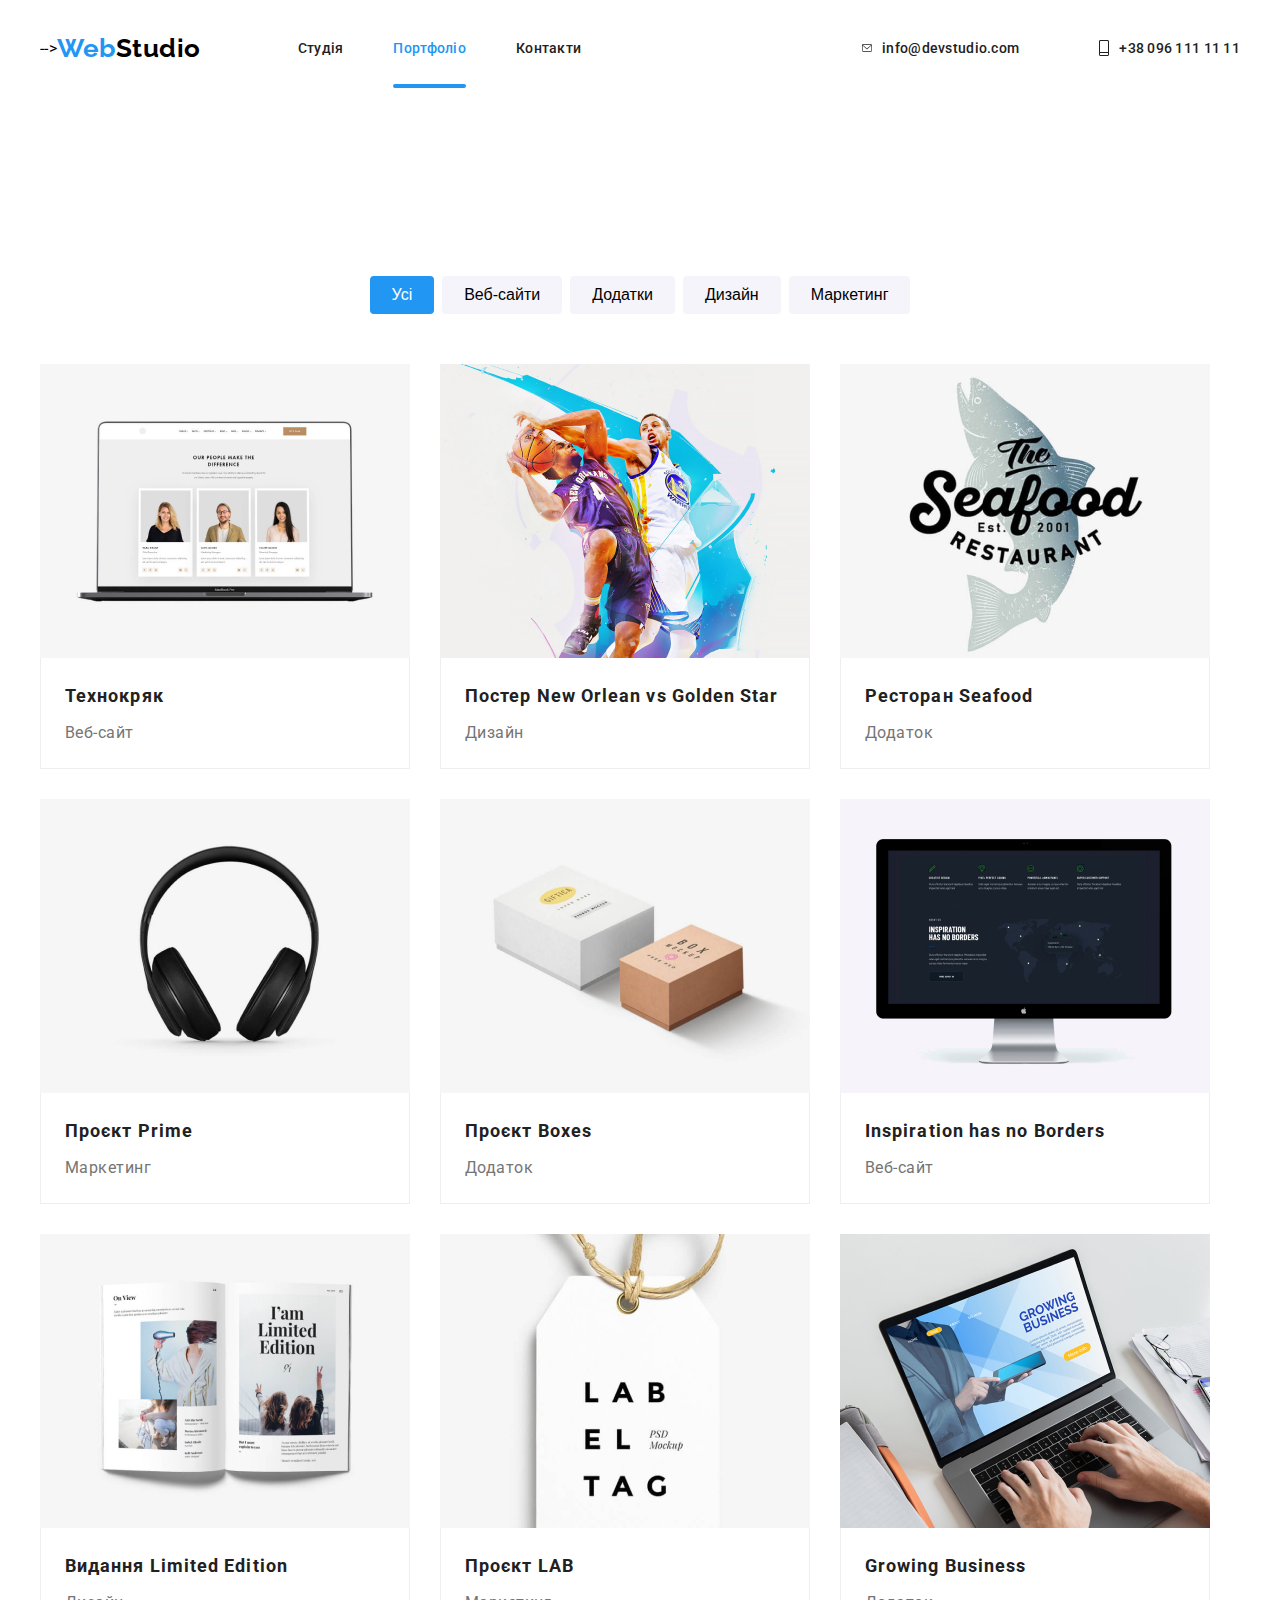
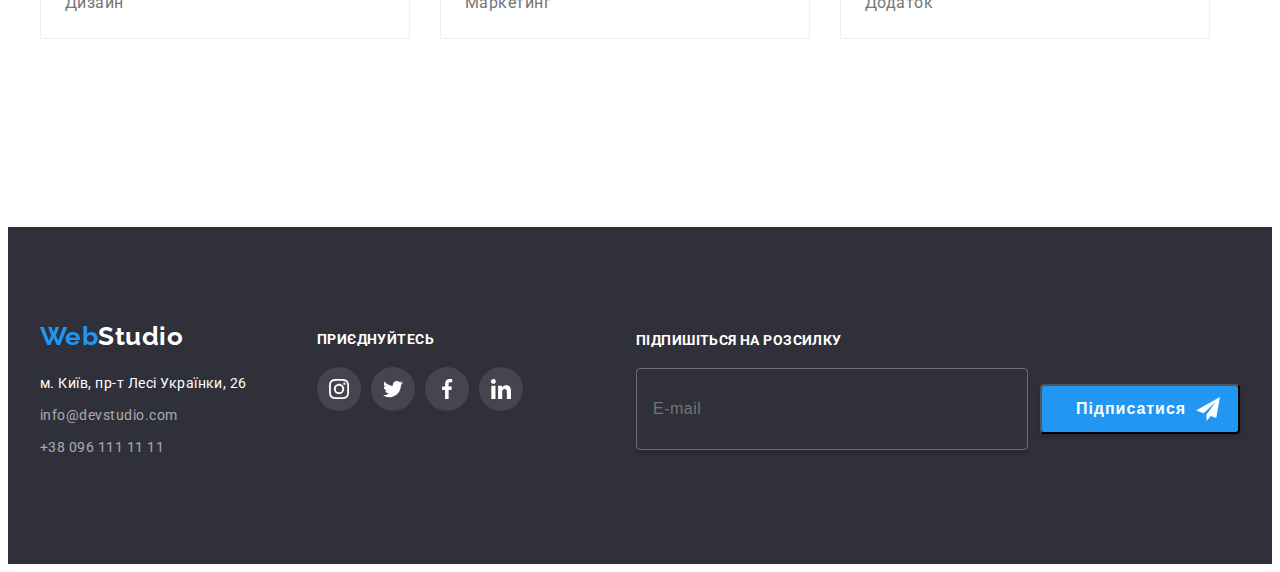
==== commit 510fb8e1: "img@2x" ====
--- a/portfolio.html
+++ b/portfolio.html
@@ -24,15 +24,16 @@
 
   <body>
     <!-- секція1 heder -->
-    <!-- <header class="header">
+    <header class="header">
       <div class="container heder__container">
-        <nav class="header__main-nav"> -->
+        <nav class="header__main-nav">
+          -->
           <!--логотип-->
-          <!-- <a href="/" class="header__logo"
+          <a href="/" class="header__logo"
             >Web<span class="header__logo-color">Studio</span></a
-          > -->
+          >
           <!-- навігація -->
-          <!-- <ul class="header__nav">
+          <ul class="header__nav">
             <li class="header__item-nav">
               <a href="./index.html" class="header__link">Студія</a>
             </li>
@@ -45,9 +46,9 @@
               <a href="" class="header__link">Контакти</a>
             </li>
           </ul>
-        </nav> -->
+        </nav>
         <!-- секція 2 контакти -->
-        <!-- <ul class="header__kontact-nav">
+        <ul class="header__kontact-nav">
           <li class="header__item-nav">
             <a
               class="header-kontact header__link"
@@ -68,11 +69,11 @@
             >
           </li>
         </ul>
-      </div> -->
+      </div>
     </header>
 
     <!-- секція проекти -->
-    <!-- <main>
+    <main>
       <section class="portfolio">
         <div class="container">
           <ul class="btn-projects">
@@ -274,68 +275,70 @@
           </ul>
         </div>
       </section>
-    </main> -->
+    </main>
 
     <!-- footer -->
-     <!-- <footer class="footer-main">
-      <div class="container futer-container">
-        <div class="footer-item">
-          <a href="/" class="footer-logo"
-            >Web<span class="footer-studio">Studio</span></a
-          >
-
-          <address class="address">
-            <p class="footer-adres">м. Київ, пр-т Лесі Українки, 26</p>
-
-            <ul class="footer">
-              <li class="footer-mail">
-                <a href="mailto:info@devstudio.com" class="addres-mail footer"
-                  >info@devstudio.com</a
-                >
+    <footer class="footer__main">
+      <div class="container footer__container">
+        <div class="buter">
+          <div class="footer__item">
+            <a href="/" class="footer__logo"
+              >Web<span class="footer__studio">Studio</span></a
+            >
+
+            <address class="footer__address">
+              <p class="fut__adres">м. Київ, пр-т Лесі Українки, 26</p>
+
+              <ul class="footer">
+                <li class="fut__mail">
+                  <a href="mailto:info@devstudio.com" class="futer"
+                    >info@devstudio.com</a
+                  >
+                </li>
+
+                <li>
+                  <a href="tel:+380961111111" class="futer"
+                    >+38 096 111 11 11</a
+                  >
+                </li>
+              </ul>
+            </address>
+          </div>
+          <div class="footer-icon">
+            <h3 class="footer-social">приєднуйтесь</h3>
+            <ul class="socials">
+              <li class="socials-item">
+                <a class="socials-link" href="">
+                  <svg class="footikon" width="20" height="20">
+                    <use href="./images/sprite.svg#icon-instagram"></use>
+                  </svg>
+                </a>
               </li>
-
-              <li>
-                <a href="tel:+380961111111" class="addres-tel footer"
-                  >+38 096 111 11 11</a
-                >
+              <li class="socials-item">
+                <a class="socials-link" href="">
+                  <svg class="footikon" width="20" height="20">
+                    <use href="./images/sprite.svg#icon-twitter"></use>
+                  </svg>
+                </a>
+              </li>
+              <li class="socials-item">
+                <a class="socials-link" href="">
+                  <svg class="footikon" width="20" height="20">
+                    <use href="./images/sprite.svg#icon-facebook"></use>
+                  </svg>
+                </a>
+              </li>
+              <li class="socials-item">
+                <a class="socials-link" href="">
+                  <svg class="footikon" width="20" height="20">
+                    <use href="./images/sprite.svg#icon-linkedin"></use>
+                  </svg>
+                </a>
               </li>
             </ul>
-          </address>
+          </div>
         </div>
-        <div class="footer-icon">
-          <h3 class="footer-social">приєднуйтесь</h3>
-          <ul class="socials">
-            <li class="socials-item">
-              <a class="socials-link" href="">
-                <svg class="footikon" width="20" height="20">
-                  <use href="./images/sprite.svg#icon-instagram"></use>
-                </svg>
-              </a>
-            </li>
-            <li class="socials-item">
-              <a class="socials-link" href="">
-                <svg class="footikon" width="20" height="20">
-                  <use href="./images/sprite.svg#icon-twitter"></use>
-                </svg>
-              </a>
-            </li>
-            <li class="socials-item">
-              <a class="socials-link" href="">
-                <svg class="footikon" width="20" height="20">
-                  <use href="./images/sprite.svg#icon-facebook"></use>
-                </svg>
-              </a>
-            </li>
-            <li class="socials-item">
-              <a class="socials-link" href="">
-                <svg class="footikon" width="20" height="20">
-                  <use href="./images/sprite.svg#icon-linkedin"></use>
-                </svg>
-              </a>
-            </li>
-          </ul>
-        </div>
-        
+        <!-- form -->
         <div class="form-futer-box">
           <h3 class="footer-social">Підпишіться на розсилку</h3>
           <form class="form-fild">
@@ -358,6 +361,6 @@
           </form>
         </div>
       </div>
-    </footer>  -->
+    </footer>
   </body>
 </html>
--- a/css/main.min.css
+++ b/css/main.min.css
@@ -1 +1 @@
-:root{--main-font: "Roboto", sans-serif;--secondary-font: "Raleway", sans-serif;--primary-color: #212121;--accent-color: #2196f3;--white-col: #ffffff;--gray-col: #757575}body{font-family:var(--main-font);background-color:var(--white-col);letter-spacing:.03em}.container{outline:1px solid red;padding-left:15px;padding-right:15px;margin-left:auto;margin-right:auto}@media screen and (min-width: 480px){.container{width:480px;padding-top:60px;padding-bottom:60px}}@media screen and (min-width: 768px){.container{width:768px;padding-top:60px;padding-bottom:60px}}@media screen and (min-width: 1200px){.container{width:1200px;padding-top:94px;padding-bottom:94px}}h1,h2,h3,h4,p{margin:0}img{display:block}ul{margin:0;padding:0;list-style:none}.header__logo{margin-right:90px;font-family:var(--secondary-font);font-weight:700;font-size:26px;color:var(--accent-color);text-decoration:none;outline:none}.header__logo-color{color:#000}.footer__logo{font-family:var(--secondary-font);font-weight:700;font-size:26px;color:var(--accent-color);text-decoration:none;outline:none}.footer__studio{color:var(--white-col)}.backdrop{position:fixed;z-index:1;top:0;left:0;width:100%;height:100%;background-color:rgba(0,0,0,.3);opacity:1;-webkit-transition:opacity 250ms cubic-bezier(0.4, 0, 0.2, 1),visibility 250ms cubic-bezier(0.4, 0, 0.2, 1);transition:opacity 250ms cubic-bezier(0.4, 0, 0.2, 1),visibility 250ms cubic-bezier(0.4, 0, 0.2, 1)}.backdrop.is-hidden{opacity:0;visibility:hidden;pointer-events:none}.backdrop.is-hidden .modal-wrapper{-webkit-transform:translate(-50%, -50%) scale(0, 6);transform:translate(-50%, -50%) scale(0, 6)}.modal-wrapper{position:absolute;top:50%;left:50%;width:528px;height:581px;-webkit-transform:translate(-50%, -50%) scale(1);transform:translate(-50%, -50%) scale(1);-webkit-transition:-webkit-transform 250ms cubic-bezier(0.4, 0, 0.2, 1);transition:-webkit-transform 250ms cubic-bezier(0.4, 0, 0.2, 1);transition:transform 250ms cubic-bezier(0.4, 0, 0.2, 1);transition:transform 250ms cubic-bezier(0.4, 0, 0.2, 1), -webkit-transform 250ms cubic-bezier(0.4, 0, 0.2, 1);-webkit-box-shadow:0 2px 1px 0 rgba(0,0,0,.2),0 1px 1px 0 rgba(0,0,0,.14),0 1px 3px 0 rgba(0,0,0,.12);box-shadow:0 2px 1px 0 rgba(0,0,0,.2),0 1px 1px 0 rgba(0,0,0,.14),0 1px 3px 0 rgba(0,0,0,.12);background-color:var(--white-col);border-radius:4px;padding:40px}.modal-btn{position:absolute;top:10px;right:10px;width:30px;height:30px;background-size:contain;background-origin:border-box;border-radius:50%;display:-webkit-box;display:-ms-flexbox;display:flex;-webkit-box-align:center;-ms-flex-align:center;align-items:center;-webkit-box-pack:center;-ms-flex-pack:center;justify-content:center;padding:0px;border-color:rgba(0,0,0,.1);background-color:var(--white-col);cursor:pointer;outline:rgba(0,0,0,0)}.modal-btn-icon{width:18px;height:18px;fill:#000;-webkit-transition:fill 250ms cubic-bezier(0.4, 0, 0.2, 1);transition:fill 250ms cubic-bezier(0.4, 0, 0.2, 1)}.modal-btn:hover .modal-btn-icon,.modal-btn:focus .modal-btn-icon{fill:var(--accent-color)}.modal-title{display:block;font-weight:700;font-size:20px;letter-spacing:.03em;text-align:center;color:#212121;margin-bottom:12px}.form-modal-group{position:relative;display:block;margin-bottom:10px}.form-modal-label{display:block;text-align:left;margin-bottom:4px;font-size:12px;letter-spacing:.01em;color:var(--gray-col)}.form-modal-input{border:1px solid rgba(33,33,33,.2);border-radius:4px;height:40px;width:100%;padding:5px 5px 5px 32px;-webkit-transition:border 250ms cubic-bezier(0.4, 0, 0.2, 1);transition:border 250ms cubic-bezier(0.4, 0, 0.2, 1)}.form-modal-input:focus,.form-modal-text:focus{border:solid 1px var(--accent-color);outline:none}.form-modal-input:hover,.form-modal-text:hover{border:1px solid var(--accent-color)}.form-modal-group:hover .form-modal-icon{fill:var(--accent-color)}.form-modal-input:focus+.form-modal-icon{fill:var(--accent-color)}.form-modal-text{display:block;width:100%;height:120px;border:1px solid rgba(33,33,33,.2);border-radius:1px;resize:none;padding:12px 16px 12px 16px;font-size:12px;letter-spacing:.01em;-webkit-transition:border 250ms cubic-bezier(0.4, 0, 0.2, 1);transition:border 250ms cubic-bezier(0.4, 0, 0.2, 1);outline:none}.form-modal-icon{position:absolute;left:12px;bottom:11px;-webkit-transition:fill 250ms cubic-bezier(0.4, 0, 0.2, 1);transition:fill 250ms cubic-bezier(0.4, 0, 0.2, 1)}.form-polisu-grup{display:-webkit-box;display:-ms-flexbox;display:flex;-webkit-box-align:center;-ms-flex-align:center;align-items:center;-webkit-box-pack:center;-ms-flex-pack:center;justify-content:center;margin-top:20px}.polise-private{font-size:14px;line-height:1.71429;letter-spacing:.03em;color:var(--gray-col);margin-left:9px}.polise-private-contract{text-decoration:underline;-webkit-text-decoration-skip-ink:none;text-decoration-skip-ink:none;color:var(--accent-color)}.custom-checkbox{width:16px;height:15px;left:0px;display:-webkit-box;display:-ms-flexbox;display:flex;-webkit-box-align:center;-ms-flex-align:center;align-items:center;-webkit-box-pack:center;-ms-flex-pack:center;justify-content:center;border-radius:1px;border:1px solid var(--primary-color);-webkit-transition:border 250ms cubic-bezier(0.4, 0, 0.2, 1),background-color 250ms cubic-bezier(0.4, 0, 0.2, 1);transition:border 250ms cubic-bezier(0.4, 0, 0.2, 1),background-color 250ms cubic-bezier(0.4, 0, 0.2, 1)}.form-polisu-grup:hover .custom-checkbox{border:1px solid var(--accent-color)}.form-polisu-grup:focus-within .custom-checkbox{border:1px solid var(--accent-color)}.checkbox:checked+.custom-checkbox{background-color:var(--accent-color);background-size:contain;border-color:var(--accent-color);background-origin:border-box}.custom-checbocs-icon{opacity:0;-webkit-transition:opacity 250ms cubic-bezier(0.4, 0, 0.2, 1);transition:opacity 250ms cubic-bezier(0.4, 0, 0.2, 1)}.checkbox:checked+.custom-checkbox .custom-checbocs-icon{opacity:1}.visually-hidden{position:absolute;width:1px;height:1px;margin:-1px;border:0;padding:0;clip:rect(0 0 0 0);overflow:hidden}.send-btn{border-radius:4px;width:200px;height:50px;-webkit-box-shadow:0 4px 4px 0 rgba(0,0,0,.15);box-shadow:0 4px 4px 0 rgba(0,0,0,.15);background:var(--accent-color);font-weight:700;font-size:16px;line-height:1.875;letter-spacing:.06em;text-align:center;margin-top:30px;color:var(--white-col);cursor:pointer;border:rgba(0,0,0,0);-webkit-transition:background-color 250ms cubic-bezier(0.4, 0, 0.2, 1);transition:background-color 250ms cubic-bezier(0.4, 0, 0.2, 1)}.send-btn:hover,.send-btn:focus{background-color:#188ce8;outline:rgba(0,0,0,0)}.socials{display:-webkit-box;display:-ms-flexbox;display:flex;-webkit-box-pack:center;-ms-flex-pack:center;justify-content:center;-webkit-box-align:center;-ms-flex-align:center;align-items:center}.socials-link{display:-webkit-box;display:-ms-flexbox;display:flex;-webkit-box-align:center;-ms-flex-align:center;align-items:center;-webkit-box-pack:center;-ms-flex-pack:center;justify-content:center;width:44px;height:44px;background-color:var(--white-col);border-radius:50%;-webkit-transition:background-color 250ms cubic-bezier(0.4, 0, 0.2, 1);transition:background-color 250ms cubic-bezier(0.4, 0, 0.2, 1)}.socials-link:hover,.socials-link:focus{background-color:var(--accent-color);outline:none}.social-icon{fill:#afb1b8;-webkit-transition:fill 250ms cubic-bezier(0.4, 0, 0.2, 1);transition:fill 250ms cubic-bezier(0.4, 0, 0.2, 1)}.socials-link:hover .social-icon,.socials-link:focus .social-icon{fill:var(--white-col)}.socials-item:not(:last-child){margin-right:10px}.footikon{fill:var(--white-col)}.header{border-color:1px solid #ececec}.heder__container{display:-webkit-box;display:-ms-flexbox;display:flex;-webkit-box-align:center;-ms-flex-align:center;align-items:center}.header__main-nav{display:-webkit-box;display:-ms-flexbox;display:flex;-webkit-box-align:center;-ms-flex-align:center;align-items:center}.header__nav{display:-webkit-box;display:-ms-flexbox;display:flex;-webkit-box-align:center;-ms-flex-align:center;align-items:center}.header__item-nav{margin-right:50px}.header__item:last-child{margin-right:0px}.header__kontact-nav{margin-left:auto;display:-webkit-box;display:-ms-flexbox;display:flex;-webkit-box-align:center;-ms-flex-align:center;align-items:center}.header__kontact{padding-top:32px;padding-bottom:32px;color:var(--gray-col);-webkit-transition:color 250ms cubic-bezier(0.4, 0, 0.2, 1);transition:color 250ms cubic-bezier(0.4, 0, 0.2, 1)}.header__icon{width:10px;height:16px;margin-right:10px;fill:currentColor}.header__link{display:-webkit-box;display:-ms-flexbox;display:flex;-webkit-box-align:center;-ms-flex-align:center;align-items:center;font-weight:500;font-size:14px;letter-spacing:.02em;color:var(--primary-color);-webkit-transition:color 250ms cubic-bezier(0.4, 0, 0.2, 1);transition:color 250ms cubic-bezier(0.4, 0, 0.2, 1);position:relative;text-decoration:none;outline:none;padding-top:32px;padding-bottom:32px}.header__link::after{content:"";display:block;width:100%;height:4px;position:absolute;left:0px;bottom:0px;border-radius:2px}.header__link:hover,.header__link:focus{color:var(--accent-color)}.header__link.current::after{background-color:var(--accent-color)}.header__link.current{color:var(--accent-color)}.hero__img{max-width:1600px;height:600px;margin-left:auto;margin-right:auto;background:#c4c4c4;background-image:-webkit-gradient(linear, left top, left bottom, from(rgba(5, 6, 15, 0.4)), to(rgba(5, 6, 15, 0.4))),url(../images/hero.jpg);background-image:linear-gradient(rgba(5, 6, 15, 0.4), rgba(5, 6, 15, 0.4)),url(../images/hero.jpg)}.hero__section{background-repeat:no-repeat;background-position:center;background-size:contain;text-align:center;padding-top:200px;padding-bottom:200px}.hero__title{font-weight:900;font-size:44px;line-height:1.36364;letter-spacing:.06em;text-transform:uppercase;margin-bottom:30px;width:626px;margin-left:auto;margin-right:auto;color:var(--white-col)}.hero__main-btn{border-radius:4px;padding:10px 32px;font-weight:700;font-size:16px;line-height:1.875;letter-spacing:.06em;color:var(--white-col);background-color:var(--accent-color);cursor:pointer;-webkit-transition:background-color 250ms cubic-bezier(0.4, 0, 0.2, 1);transition:background-color 250ms cubic-bezier(0.4, 0, 0.2, 1)}.hero__main-btn:hover,.hero__main-btn:focus{background-color:#188ce8}@media screen and (min-width: 768px){.features__list{display:-webkit-box;display:-ms-flexbox;display:flex;-ms-flex-wrap:wrap;flex-wrap:wrap;margin:-15px}}.features__post{outline:1px solid #b22222}@media screen and (min-width: 768px){.features__post{width:calc((100% - 60px)/2);margin:15px}}@media screen and (min-width: 1200px){.features__post{width:calc((100% - 120px)/4);margin:15px}}@media screen and (max-width: 767px){.features__post:not(:last-child){margin-bottom:30px}}.features__title{margin-top:0px;margin-bottom:10px;font-weight:700;font-size:14px;text-transform:uppercase}.features__text{font-size:14px;line-height:1.71429;color:var(--gray-col)}.features__icon{display:-webkit-box;display:-ms-flexbox;display:flex;-webkit-box-pack:center;-ms-flex-pack:center;justify-content:center;-webkit-box-align:center;-ms-flex-align:center;align-items:center;background:#f5f4fa;border-radius:4px;margin-bottom:30px}.features__icon-images{width:70px;height:70px;margin:0px}@media screen and (max-width: 1200px){.works{display:none}}.ourwork{display:-webkit-box;display:-ms-flexbox;display:flex;list-style:none}.works .section-heading{font-weight:700;font-size:36px;text-align:center;margin-bottom:50px}.img{position:relative;margin-right:30px}.img-text{width:370px;height:70px;left:0px;bottom:0px;position:absolute;display:-webkit-box;display:-ms-flexbox;display:flex;-webkit-box-align:center;-ms-flex-align:center;align-items:center;-webkit-box-pack:center;-ms-flex-pack:center;justify-content:center;text-transform:uppercase;padding:0px;margin:0px;font-weight:700;font-size:14px;letter-spacing:.03em;color:var(--white-col);background:rgba(47,48,58,.8)}.team{background:#f5f4fa}@media screen and (min-width: 768px){.our-team{display:-webkit-box;display:-ms-flexbox;display:flex;-ms-flex-wrap:wrap;flex-wrap:wrap;margin:-15px}}.img-team{-webkit-box-shadow:0 2px 1px 0 rgba(0,0,0,.2),0 1px 1px 0 rgba(0,0,0,.14),0 1px 3px 0 rgba(0,0,0,.12);box-shadow:0 2px 1px 0 rgba(0,0,0,.2),0 1px 1px 0 rgba(0,0,0,.14),0 1px 3px 0 rgba(0,0,0,.12);background:var(--white-col)}@media screen and (min-width: 480px){.img-team .our-foto{width:450px}}@media screen and (min-width: 768px){.img-team{width:calc((100% - 60px)/2);margin:15px}.img-team .our-foto{width:354px}}@media screen and (min-width: 1200px){.img-team{width:calc((100% - 120px)/4);margin:15px}.img-team .our-foto{width:270px}}@media screen and (max-width: 767px){.img-team:not(:last-child){margin-bottom:30px}}.section-headline{font-weight:700;font-size:36px;text-align:center;margin-bottom:50px}.name{margin-bottom:10px;font-weight:500;font-size:16px;text-align:center}.work{font-size:16px;color:var(--gray-col);text-align:center;margin-bottom:16px}.name-work{padding-top:30px;padding-bottom:30px}@media screen and (min-width: 480px){.client{display:-webkit-box;display:-ms-flexbox;display:flex;-ms-flex-wrap:wrap;flex-wrap:wrap;margin:-15px}}@media screen and (min-width: 480px){.client-item{width:calc((100% - 60px)/2);margin:15px}.client-item .client-link{width:210px}}@media screen and (min-width: 768px){.client-item{width:calc((100% - 90px)/3);margin:15px}.client-item .client-link{width:226px}}@media screen and (min-width: 1200px){.client-item{width:calc((100% - 180px)/6);margin:15px}.client-item .client-link{width:170px}}.client-link{display:-webkit-box;display:-ms-flexbox;display:flex;-webkit-box-align:center;-ms-flex-align:center;align-items:center;-webkit-box-pack:center;-ms-flex-pack:center;justify-content:center;border:1px solid #afb1b8;border-radius:4px;width:170px;height:92px;-webkit-transition:border 250ms cubic-bezier(0.4, 0, 0.2, 1);transition:border 250ms cubic-bezier(0.4, 0, 0.2, 1)}.client-link:hover,.client-link:focus{border-color:var(--accent-color);outline:none}.client-link:hover .client-icon,.client-link:focus .client-icon{fill:var(--accent-color)}.client-icon{fill:#afb1b8;-webkit-transition:fill 250ms cubic-bezier(0.4, 0, 0.2, 1);transition:fill 250ms cubic-bezier(0.4, 0, 0.2, 1)}.footer__main{background:#2f303a}@media screen and (min-width: 480px){.footer__container{display:block;text-align:center}.footer__logo{display:block;margin-bottom:20px}.fut__mail{margin-top:8px;margin-bottom:8px}.footer__address,.footer-icon{margin-bottom:60px}.form-footer-email{margin-bottom:20px;width:450px}.form-fild{display:block}.footer-btn-form{margin:auto}}@media screen and (min-width: 768px){.buter{display:-webkit-box;display:-ms-flexbox;display:flex}.footer__item,.footer-icon{margin-left:auto;margin-right:auto}.form-fild{display:block}.footer-btn-form{display:-webkit-box;display:-ms-flexbox;display:flex;margin:auto}}@media screen and (min-width: 1200px){.footer__container{display:-webkit-box;display:-ms-flexbox;display:flex;-webkit-box-align:baseline;-ms-flex-align:baseline;align-items:baseline;text-align:left}.buter{outline:1px solid #f0f;display:-webkit-box;display:-ms-flexbox;display:flex}.footer__address{margin:0px}.form-futer-box{display:block;margin-left:auto}.footer-icon{display:block;margin-left:70px;margin-top:10px;margin-bottom:0px}.form-fild{display:-webkit-box;display:-ms-flexbox;display:flex;-webkit-box-align:baseline;-ms-flex-align:baseline;align-items:baseline;margin:0px}.form-footer-email{width:358px;margin-right:12px}.footer-btn-form{margin:0px}}.fut__adres{font-style:normal;font-size:14px;line-height:1.71429;color:var(--white-col)}.futer{font-family:var(--main-font);font-style:normal;font-size:14px;line-height:1.71429;color:rgba(255,255,255,.6);-webkit-transition:color 250ms cubic-bezier(0.4, 0, 0.2, 1);transition:color 250ms cubic-bezier(0.4, 0, 0.2, 1);text-decoration:none}.futer:hover,.futer:focus{color:var(--white-col);outline:none}.footer-social{font-weight:700;font-size:14px;letter-spacing:.03em;text-transform:uppercase;color:var(--white-col);margin-bottom:20px}.socials-link{background-color:rgba(255,255,255,.1)}.form-footer-email{border:1px solid rgba(255,255,255,.3);border-radius:4px;height:50px;-webkit-box-shadow:0 4px 4px 0 rgba(0,0,0,.15);box-shadow:0 4px 4px 0 rgba(0,0,0,.15);background:rgba(33,150,243,0);padding:15px 16px;font-size:16px;line-height:1.25;letter-spacing:.03em;color:rgba(255,255,255,.6);outline:rgba(0,0,0,0)}.footer-btn-form{display:-webkit-box;display:-ms-flexbox;display:flex;text-align:center;-webkit-box-align:center;-ms-flex-align:center;align-items:center;border-radius:4px;width:200px;height:50px;-webkit-box-shadow:0 4px 4px 0 rgba(0,0,0,.15);box-shadow:0 4px 4px 0 rgba(0,0,0,.15);background-color:var(--accent-color);color:var(--white-col);cursor:pointer;font-weight:700;font-size:16px;line-height:1.875;letter-spacing:.06em;-webkit-transition:background-color 250ms cubic-bezier(0.4, 0, 0.2, 1);transition:background-color 250ms cubic-bezier(0.4, 0, 0.2, 1)}.footer-btn-form:hover,.footer-btn-form:focus{background-color:#188ce8;outline:rgba(0,0,0,0)}.sing-up{margin-left:28px;margin-right:10px}.portfolio{padding-top:94px;padding-bottom:94px}.btn-projects{display:-webkit-box;display:-ms-flexbox;display:flex;-webkit-box-align:center;-ms-flex-align:center;align-items:center;-webkit-box-pack:center;-ms-flex-pack:center;justify-content:center;margin-bottom:50px;list-style:none}.btn-nav{font-weight:500;font-size:16px;line-height:1.625;color:var(--white-col);background-color:var(--accent-color);cursor:pointer;padding:6px 22px;border-radius:4px;border:none;outline:var(--accent-color);-webkit-transition:-webkit-box-shadow 250ms cubic-bezier(0.4, 0, 0.2, 1);transition:-webkit-box-shadow 250ms cubic-bezier(0.4, 0, 0.2, 1);transition:box-shadow 250ms cubic-bezier(0.4, 0, 0.2, 1);transition:box-shadow 250ms cubic-bezier(0.4, 0, 0.2, 1), -webkit-box-shadow 250ms cubic-bezier(0.4, 0, 0.2, 1)}.btn-nav:hover{-webkit-box-shadow:0 2px 2px 0 rgba(0,0,0,.12),0 1px 2px 0 rgba(0,0,0,.08),0 3px 1px 0 rgba(0,0,0,.1);box-shadow:0 2px 2px 0 rgba(0,0,0,.12),0 1px 2px 0 rgba(0,0,0,.08),0 3px 1px 0 rgba(0,0,0,.1)}.btn{font-weight:500;font-size:16px;line-height:1.625;cursor:pointer;padding:6px 22px;border-radius:4px;border:none;background-color:#f5f4fa;-webkit-transition:background-color 250ms cubic-bezier(0.4, 0, 0.2, 1),color 250ms cubic-bezier(0.4, 0, 0.2, 1),-webkit-box-shadow 250ms cubic-bezier(0.4, 0, 0.2, 1);transition:background-color 250ms cubic-bezier(0.4, 0, 0.2, 1),color 250ms cubic-bezier(0.4, 0, 0.2, 1),-webkit-box-shadow 250ms cubic-bezier(0.4, 0, 0.2, 1);transition:background-color 250ms cubic-bezier(0.4, 0, 0.2, 1),color 250ms cubic-bezier(0.4, 0, 0.2, 1),box-shadow 250ms cubic-bezier(0.4, 0, 0.2, 1);transition:background-color 250ms cubic-bezier(0.4, 0, 0.2, 1),color 250ms cubic-bezier(0.4, 0, 0.2, 1),box-shadow 250ms cubic-bezier(0.4, 0, 0.2, 1),-webkit-box-shadow 250ms cubic-bezier(0.4, 0, 0.2, 1)}.btn:hover,.btn:focus{color:var(--white-col);background-color:var(--accent-color);-webkit-box-shadow:0 2px 2px 0 rgba(0,0,0,.12),0 1px 2px 0 rgba(0,0,0,.08),0 3px 1px 0 rgba(0,0,0,.1);box-shadow:0 2px 2px 0 rgba(0,0,0,.12),0 1px 2px 0 rgba(0,0,0,.08),0 3px 1px 0 rgba(0,0,0,.1);outline:rgba(0,0,0,0)}.item-btn{margin-right:8px}.item-btn:last-child{margin-right:0px}.projects{display:-webkit-box;display:-ms-flexbox;display:flex;-ms-flex-wrap:wrap;flex-wrap:wrap;gap:30px}.proect{padding:20px 24px;border-right:1px solid #eee;border-bottom:1px solid #eee;border-left:1px solid #eee}.proect-title{margin-bottom:4px;font-weight:700;font-size:18px;line-height:2;letter-spacing:.06em;color:var(--primary-color)}.proect-txt{font-size:16px;line-height:1.875;color:var(--gray-col)}.project{display:inline-block;text-decoration:none;outline:rgba(0,0,0,0);-webkit-transition:-webkit-box-shadow 250ms cubic-bezier(0.4, 0, 0.2, 1);transition:-webkit-box-shadow 250ms cubic-bezier(0.4, 0, 0.2, 1);transition:box-shadow 250ms cubic-bezier(0.4, 0, 0.2, 1);transition:box-shadow 250ms cubic-bezier(0.4, 0, 0.2, 1), -webkit-box-shadow 250ms cubic-bezier(0.4, 0, 0.2, 1)}.project:hover,.project:focus{-webkit-box-shadow:1px 4px 6px 0 rgba(0,0,0,.16),0 4px 4px 0 rgba(0,0,0,.06),0 1px 1px 0 rgba(0,0,0,.12);box-shadow:1px 4px 6px 0 rgba(0,0,0,.16),0 4px 4px 0 rgba(0,0,0,.06),0 1px 1px 0 rgba(0,0,0,.12)}.overlu{position:relative;overflow:hidden;width:370px;height:294px}.overlu-color{position:absolute;display:-webkit-box;display:-ms-flexbox;display:flex;-webkit-box-pack:center;-ms-flex-pack:center;justify-content:center;-webkit-box-align:center;-ms-flex-align:center;align-items:center;top:0;left:0;width:100%;height:100%;background:rgba(33,150,243,.9);-webkit-transform:translateY(100%);transform:translateY(100%);-webkit-transition:-webkit-transform 250ms cubic-bezier(0.4, 0, 0.2, 1);transition:-webkit-transform 250ms cubic-bezier(0.4, 0, 0.2, 1);transition:transform 250ms cubic-bezier(0.4, 0, 0.2, 1);transition:transform 250ms cubic-bezier(0.4, 0, 0.2, 1), -webkit-transform 250ms cubic-bezier(0.4, 0, 0.2, 1)}.overlu-text{font-size:18px;line-height:1.55556;letter-spacing:.03em;color:var(--white-col);width:322px;height:168px}.project:hover .overlu-color,.project:focus .overlu-color{-webkit-transform:translateY(0%);transform:translateY(0%)}/*# sourceMappingURL=main.min.css.map */+:root{--main-font: "Roboto", sans-serif;--secondary-font: "Raleway", sans-serif;--primary-color: #212121;--accent-color: #2196f3;--white-col: #ffffff;--gray-col: #757575}body{font-family:var(--main-font);background-color:var(--white-col);letter-spacing:.03em}.container{padding-left:15px;padding-right:15px;margin-left:auto;margin-right:auto}@media screen and (min-width: 480px){.container{width:480px;padding-top:60px;padding-bottom:60px}}@media screen and (min-width: 768px){.container{width:768px;padding-top:60px;padding-bottom:60px}}@media screen and (min-width: 1200px){.container{width:1200px;padding-top:94px;padding-bottom:94px}}h1,h2,h3,h4,p{margin:0}img{display:block}ul{margin:0;padding:0;list-style:none}.header__logo{margin-right:90px;font-family:var(--secondary-font);font-weight:700;font-size:26px;color:var(--accent-color);text-decoration:none;outline:none}.header__logo-color{color:#000}.footer__logo{font-family:var(--secondary-font);font-weight:700;font-size:26px;color:var(--accent-color);text-decoration:none;outline:none}.footer__studio{color:var(--white-col)}.backdrop{position:fixed;z-index:1;top:0;left:0;width:100%;height:100%;background-color:rgba(0,0,0,.3);opacity:1;-webkit-transition:opacity 250ms cubic-bezier(0.4, 0, 0.2, 1),visibility 250ms cubic-bezier(0.4, 0, 0.2, 1);transition:opacity 250ms cubic-bezier(0.4, 0, 0.2, 1),visibility 250ms cubic-bezier(0.4, 0, 0.2, 1);overflow-y:scroll}.backdrop.is-hidden{opacity:0;visibility:hidden;pointer-events:none}.backdrop.is-hidden .modal-wrapper{-webkit-transform:translate(-50%, -50%) scale(0, 6);transform:translate(-50%, -50%) scale(0, 6)}.modal-wrapper{position:absolute;top:50%;left:50%;width:528px;height:581px;-webkit-transform:translate(-50%, -50%) scale(1);transform:translate(-50%, -50%) scale(1);-webkit-transition:-webkit-transform 250ms cubic-bezier(0.4, 0, 0.2, 1);transition:-webkit-transform 250ms cubic-bezier(0.4, 0, 0.2, 1);transition:transform 250ms cubic-bezier(0.4, 0, 0.2, 1);transition:transform 250ms cubic-bezier(0.4, 0, 0.2, 1), -webkit-transform 250ms cubic-bezier(0.4, 0, 0.2, 1);-webkit-box-shadow:0 2px 1px 0 rgba(0,0,0,.2),0 1px 1px 0 rgba(0,0,0,.14),0 1px 3px 0 rgba(0,0,0,.12);box-shadow:0 2px 1px 0 rgba(0,0,0,.2),0 1px 1px 0 rgba(0,0,0,.14),0 1px 3px 0 rgba(0,0,0,.12);background-color:var(--white-col);border-radius:4px;padding:40px}@media screen and (max-width: 1200px){.modal-wrapper{width:450px;height:609px}}.modal-btn{position:absolute;top:10px;right:10px;width:30px;height:30px;background-size:contain;background-origin:border-box;border-radius:50%;display:-webkit-box;display:-ms-flexbox;display:flex;-webkit-box-align:center;-ms-flex-align:center;align-items:center;-webkit-box-pack:center;-ms-flex-pack:center;justify-content:center;padding:0px;border-color:rgba(0,0,0,.1);background-color:var(--white-col);cursor:pointer;outline:rgba(0,0,0,0)}.modal-btn-icon{width:18px;height:18px;fill:#000;-webkit-transition:fill 250ms cubic-bezier(0.4, 0, 0.2, 1);transition:fill 250ms cubic-bezier(0.4, 0, 0.2, 1)}.modal-btn:hover .modal-btn-icon,.modal-btn:focus .modal-btn-icon{fill:var(--accent-color)}.modal-title{display:block;font-weight:700;font-size:20px;letter-spacing:.03em;text-align:center;color:#212121;margin-bottom:12px}.form-modal-group{position:relative;display:block;margin-bottom:10px}.form-modal-label{display:block;text-align:left;margin-bottom:4px;font-size:12px;letter-spacing:.01em;color:var(--gray-col)}.form-modal-input{border:1px solid rgba(33,33,33,.2);border-radius:4px;height:40px;width:100%;padding:5px 5px 5px 32px;-webkit-transition:border 250ms cubic-bezier(0.4, 0, 0.2, 1);transition:border 250ms cubic-bezier(0.4, 0, 0.2, 1)}.form-modal-input:focus,.form-modal-text:focus{border:solid 1px var(--accent-color);outline:none}.form-modal-input:hover,.form-modal-text:hover{border:1px solid var(--accent-color)}.form-modal-group:hover .form-modal-icon{fill:var(--accent-color)}.form-modal-input:focus+.form-modal-icon{fill:var(--accent-color)}.form-modal-text{display:block;width:100%;height:120px;border:1px solid rgba(33,33,33,.2);border-radius:1px;resize:none;padding:12px 16px 12px 16px;font-size:12px;letter-spacing:.01em;-webkit-transition:border 250ms cubic-bezier(0.4, 0, 0.2, 1);transition:border 250ms cubic-bezier(0.4, 0, 0.2, 1);outline:none}.form-modal-icon{position:absolute;left:12px;bottom:11px;-webkit-transition:fill 250ms cubic-bezier(0.4, 0, 0.2, 1);transition:fill 250ms cubic-bezier(0.4, 0, 0.2, 1)}.form-polisu-grup{display:-webkit-box;display:-ms-flexbox;display:flex;-webkit-box-align:center;-ms-flex-align:center;align-items:center;-webkit-box-pack:center;-ms-flex-pack:center;justify-content:center;margin-top:20px}.polise-private{font-size:14px;line-height:1.71429;letter-spacing:.03em;color:var(--gray-col);margin-left:9px}@media screen and (max-width: 1200px){.polise-private{font-size:12px}}.polise-private-contract{text-decoration:underline;-webkit-text-decoration-skip-ink:none;text-decoration-skip-ink:none;color:var(--accent-color)}.custom-checkbox{width:16px;height:15px;left:0px;display:-webkit-box;display:-ms-flexbox;display:flex;-webkit-box-align:center;-ms-flex-align:center;align-items:center;-webkit-box-pack:center;-ms-flex-pack:center;justify-content:center;border-radius:1px;border:1px solid var(--primary-color);-webkit-transition:border 250ms cubic-bezier(0.4, 0, 0.2, 1),background-color 250ms cubic-bezier(0.4, 0, 0.2, 1);transition:border 250ms cubic-bezier(0.4, 0, 0.2, 1),background-color 250ms cubic-bezier(0.4, 0, 0.2, 1)}.form-polisu-grup:hover .custom-checkbox{border:1px solid var(--accent-color)}.form-polisu-grup:focus-within .custom-checkbox{border:1px solid var(--accent-color)}.checkbox:checked+.custom-checkbox{background-color:var(--accent-color);background-size:contain;border-color:var(--accent-color);background-origin:border-box}.custom-checbocs-icon{opacity:0;-webkit-transition:opacity 250ms cubic-bezier(0.4, 0, 0.2, 1);transition:opacity 250ms cubic-bezier(0.4, 0, 0.2, 1)}.checkbox:checked+.custom-checkbox .custom-checbocs-icon{opacity:1}.visually-hidden{position:absolute;width:1px;height:1px;margin:-1px;border:0;padding:0;clip:rect(0 0 0 0);overflow:hidden}.send-btn{border-radius:4px;width:200px;height:50px;-webkit-box-shadow:0 4px 4px 0 rgba(0,0,0,.15);box-shadow:0 4px 4px 0 rgba(0,0,0,.15);background:var(--accent-color);font-weight:700;font-size:16px;line-height:1.875;letter-spacing:.06em;text-align:center;margin-top:30px;color:var(--white-col);cursor:pointer;border:rgba(0,0,0,0);-webkit-transition:background-color 250ms cubic-bezier(0.4, 0, 0.2, 1);transition:background-color 250ms cubic-bezier(0.4, 0, 0.2, 1)}.send-btn:hover,.send-btn:focus{background-color:#188ce8;outline:rgba(0,0,0,0)}.socials{display:-webkit-box;display:-ms-flexbox;display:flex;-webkit-box-pack:center;-ms-flex-pack:center;justify-content:center;-webkit-box-align:center;-ms-flex-align:center;align-items:center}.socials-link{display:-webkit-box;display:-ms-flexbox;display:flex;-webkit-box-align:center;-ms-flex-align:center;align-items:center;-webkit-box-pack:center;-ms-flex-pack:center;justify-content:center;width:44px;height:44px;background-color:var(--white-col);border-radius:50%;-webkit-transition:background-color 250ms cubic-bezier(0.4, 0, 0.2, 1);transition:background-color 250ms cubic-bezier(0.4, 0, 0.2, 1)}.socials-link:hover,.socials-link:focus{background-color:var(--accent-color);outline:none}.social-icon{fill:#afb1b8;-webkit-transition:fill 250ms cubic-bezier(0.4, 0, 0.2, 1);transition:fill 250ms cubic-bezier(0.4, 0, 0.2, 1)}.socials-link:hover .social-icon,.socials-link:focus .social-icon{fill:var(--white-col)}.socials-item:not(:last-child){margin-right:10px}.footikon{fill:var(--white-col)}@media screen and (min-width: 480px)and (max-width: 767px){.header .container{position:relative;padding-top:16px;padding-bottom:16px}.header__main-nav{display:-webkit-box;display:-ms-flexbox;display:flex;-webkit-box-pack:justify;-ms-flex-pack:justify;justify-content:space-between;-webkit-box-align:center;-ms-flex-align:center;align-items:center}.header__button{display:-webkit-inline-box;display:-ms-inline-flexbox;display:inline-flex;margin:0px;padding:0px;border:none;background-color:rgba(0,0,0,0);-webkit-transition:fill 250ms cubic-bezier(0.4, 0, 0.2, 1);transition:fill 250ms cubic-bezier(0.4, 0, 0.2, 1)}.header__button .icon-menu{display:none}.header__button.is-open .icon-menu{display:block}.header__button.is-open .icon-close{display:none}.menu__conteiner{display:none;position:absolute;top:100%;left:0;width:100%;max-width:480px;height:796px;padding:48px 84px 48px 40px;-webkit-box-shadow:0 1px 3px 0 rgba(0,0,0,.16),0 2px 4px 0 rgba(0,0,0,.08),0 4px 8px 0 rgba(0,0,0,.04);box-shadow:0 1px 3px 0 rgba(0,0,0,.16),0 2px 4px 0 rgba(0,0,0,.08),0 4px 8px 0 rgba(0,0,0,.04);background:#fff}.menu__conteiner.is-open{display:block}.header__nav,.header__kontact-nav{display:none}.menu__link{font-weight:500;font-size:40px;letter-spacing:.02em;text-decoration:none;color:#212121}.menu__conteiner-contakt{margin-top:300px}.menu__title{margin-bottom:35px}.menu__title:last-child{margin-bottom:0px}.menu__contakt{margin-top:32px}.menu__tel{font-weight:500;font-size:34px;letter-spacing:.02em;color:#757575;text-decoration:none;margin:0px}.menu__mail{font-weight:500;font-size:24px;letter-spacing:.02em;text-decoration:none;color:#757575;margin:0px}.menu__conteiner-social{display:-webkit-box;display:-ms-flexbox;display:flex;margin-top:64px}.menu-social{font-weight:500;font-size:18px;line-height:1.22222;letter-spacing:.02em;color:#2196f3;margin-right:20px}.menu-social:last-child{margin-right:0px}.menu__focus{-webkit-transition:color 250ms cubic-bezier(0.4, 0, 0.2, 1);transition:color 250ms cubic-bezier(0.4, 0, 0.2, 1)}.menu__focus:hover,.menu__focus:focus{color:#2196f3}.menu__focus.current{color:#2196f3}}@media screen and (min-width: 768px){.header__button,.menu__conteiner{display:none}.header .container{padding-top:0px;padding-bottom:0px;display:-webkit-box;display:-ms-flexbox;display:flex;-webkit-box-align:center;-ms-flex-align:center;align-items:center;-webkit-box-pack:justify;-ms-flex-pack:justify;justify-content:space-between}.header__logo{margin-right:97px}.header__main-nav{display:-webkit-box;display:-ms-flexbox;display:flex;-webkit-box-align:center;-ms-flex-align:center;align-items:center}.header__nav{display:-webkit-box;display:-ms-flexbox;display:flex;-webkit-box-align:center;-ms-flex-align:center;align-items:center;margin-right:96px}.header__link{display:-webkit-box;display:-ms-flexbox;display:flex;position:relative;text-decoration:none;outline:rgba(0,0,0,0);padding-top:26px;padding-bottom:26px;margin:0px;font-weight:500;font-size:12px;letter-spacing:.02em;color:#757575;-webkit-transition:color 250ms cubic-bezier(0.4, 0, 0.2, 1);transition:color 250ms cubic-bezier(0.4, 0, 0.2, 1)}.header__kontact{padding:0px;margin:0px}.header__item{margin-top:10px}.header__item-nav{margin-right:50px;padding:0px}.header__item-nav:last-child{margin-right:0px}.header__icon{display:block;width:10px;height:16px;margin-right:8px;padding:0px;fill:currentColor}}@media screen and (min-width: 1200px){.header{border-color:1px solid #ececec}.heder__container{display:-webkit-box;display:-ms-flexbox;display:flex;-webkit-box-align:center;-ms-flex-align:center;align-items:center}.header__main-nav{display:-webkit-box;display:-ms-flexbox;display:flex;-webkit-box-align:center;-ms-flex-align:center;align-items:center}.header__nav{display:-webkit-box;display:-ms-flexbox;display:flex;-webkit-box-align:center;-ms-flex-align:center;align-items:center}.header__item-nav{margin-right:50px}.header__item:last-child{margin-right:0px}.header__kontact-nav{margin-left:auto;display:-webkit-box;display:-ms-flexbox;display:flex;-webkit-box-align:center;-ms-flex-align:center;align-items:center}.header__item{margin-top:0px;margin-left:30px}.header__kontact{-webkit-box-align:center;-ms-flex-align:center;align-items:center;padding-top:32px;padding-bottom:32px;color:var(--gray-col);-webkit-transition:color 250ms cubic-bezier(0.4, 0, 0.2, 1);transition:color 250ms cubic-bezier(0.4, 0, 0.2, 1)}.header__icon{width:10px;height:16px;margin-right:10px;fill:currentColor}.header__link{display:-webkit-box;display:-ms-flexbox;display:flex;-webkit-box-align:center;-ms-flex-align:center;align-items:center;font-weight:500;font-size:14px;letter-spacing:.02em;color:var(--primary-color);-webkit-transition:color 250ms cubic-bezier(0.4, 0, 0.2, 1);transition:color 250ms cubic-bezier(0.4, 0, 0.2, 1);position:relative;text-decoration:none;outline:none;padding-top:32px;padding-bottom:32px}}.header__link::after{content:"";display:block;width:100%;height:4px;position:absolute;left:0px;bottom:0px;border-radius:2px}.header__link:hover,.header__link:focus{color:var(--accent-color)}.header__link.current::after{background-color:var(--accent-color)}.header__link.current{color:var(--accent-color)}.header__button:focus{fill:#2196f3;outline:rgba(0,0,0,0)}@media screen and (min-width: 480px){.hero .container{width:480px;height:400px;padding-top:118px;padding-bottom:118px;text-align:center;min-width:480px;margin-left:auto;margin-right:auto;background-image:-webkit-gradient(linear, left top, left bottom, from(rgba(5, 6, 15, 0.4)), to(rgba(5, 6, 15, 0.4))),url(../images/hero-mob.png);background-image:linear-gradient(rgba(5, 6, 15, 0.4), rgba(5, 6, 15, 0.4)),url(../images/hero-mob.png);background-size:480px 400px}}@media screen and (min-width: 480px)and (min-device-pixel-ratio: 2),screen and (min-width: 480px)and (-webkit-min-device-pixel-ratio: 2),screen and (min-width: 480px)and (min-resolution: 192dpi),screen and (min-width: 480px)and (min-resolution: 2dppx){.hero .container .hero .container{background-image:-webkit-gradient(linear, left top, left bottom, from(rgba(5, 6, 15, 0.4)), to(rgba(5, 6, 15, 0.4))),url(../images/hero-mob-img@2x.png);background-image:linear-gradient(rgba(5, 6, 15, 0.4), rgba(5, 6, 15, 0.4)),url(../images/hero-mob-img@2x.png)}}@media screen and (min-width: 480px){.hero__title{font-size:26px;line-height:1.61538;letter-spacing:.06em;text-transform:uppercase;text-align:center;margin-bottom:30px;margin-left:auto;margin-right:auto;color:#fff}.hero__main-btn{padding:10px 24px}}@media screen and (min-width: 768px){.hero .container{width:768px;height:400px;background-image:-webkit-gradient(linear, left top, left bottom, from(rgba(5, 6, 15, 0.4)), to(rgba(5, 6, 15, 0.4))),url(../images/hero-tabl.jpg);background-image:linear-gradient(rgba(5, 6, 15, 0.4), rgba(5, 6, 15, 0.4)),url(../images/hero-tabl.jpg);background-size:768px 400px}}@media screen and (min-width: 768px)and (min-device-pixel-ratio: 2),screen and (min-width: 768px)and (-webkit-min-device-pixel-ratio: 2),screen and (min-width: 768px)and (min-resolution: 192dpi),screen and (min-width: 768px)and (min-resolution: 2dppx){.hero .container .hero .container{background-image:url(../images/hero-tabl@2x.jpg),-webkit-gradient(linear, left top, left bottom, from(rgba(5, 6, 15, 0.4)), to(rgba(5, 6, 15, 0.4)));background-image:url(../images/hero-tabl@2x.jpg),linear-gradient(rgba(5, 6, 15, 0.4), rgba(5, 6, 15, 0.4))}}@media screen and (min-width: 768px){.hero__title{font-weight:900;font-size:44px;line-height:1.36364;letter-spacing:.06em;text-transform:uppercase;margin-bottom:30px;width:626px;margin-left:auto;margin-right:auto;color:var(--white-col)}}@media screen and (min-width: 1200px){.hero .container{width:1600px;height:600px;background-repeat:no-repeat;background-position:center;background-size:contain;text-align:center;padding-top:200px;padding-bottom:200px;margin-left:auto;margin-right:auto;background-image:-webkit-gradient(linear, left top, left bottom, from(rgba(5, 6, 15, 0.4)), to(rgba(5, 6, 15, 0.4))),url(../images/hero-desktop.jpg);background-image:linear-gradient(rgba(5, 6, 15, 0.4), rgba(5, 6, 15, 0.4)),url(../images/hero-desktop.jpg)}}@media screen and (min-width: 1200px)and (min-device-pixel-ratio: 2),screen and (min-width: 1200px)and (-webkit-min-device-pixel-ratio: 2),screen and (min-width: 1200px)and (min-resolution: 192dpi),screen and (min-width: 1200px)and (min-resolution: 2dppx){.hero .container{width:1600px;height:600px;background-repeat:no-repeat;background-position:center;background-size:contain;text-align:center;padding-top:200px;padding-bottom:200px;margin-left:auto;margin-right:auto;background-image:-webkit-gradient(linear, left top, left bottom, from(rgba(5, 6, 15, 0.4)), to(rgba(5, 6, 15, 0.4))),url(../images/hero-desktop@2x.jpg);background-image:linear-gradient(rgba(5, 6, 15, 0.4), rgba(5, 6, 15, 0.4)),url(../images/hero-desktop@2x.jpg)}}@media screen and (min-width: 1200px){.hero__title{font-weight:900;font-size:44px;line-height:1.36364;letter-spacing:.06em;text-transform:uppercase;margin-bottom:30px;width:626px;margin-left:auto;margin-right:auto;color:var(--white-col)}}.hero__main-btn{border-radius:4px;padding:10px 32px;font-weight:700;font-size:16px;line-height:1.875;letter-spacing:.06em;color:var(--white-col);background-color:var(--accent-color);cursor:pointer;-webkit-transition:background-color 250ms cubic-bezier(0.4, 0, 0.2, 1);transition:background-color 250ms cubic-bezier(0.4, 0, 0.2, 1)}.hero__main-btn:hover,.hero__main-btn:focus{background-color:#188ce8}@media screen and (min-width: 768px){.features__list{display:-webkit-box;display:-ms-flexbox;display:flex;-ms-flex-wrap:wrap;flex-wrap:wrap;margin:-15px}}@media screen and (min-width: 768px){.features__post{width:calc((100% - 60px)/2);margin:15px}}@media screen and (min-width: 1200px){.features__post{width:calc((100% - 120px)/4);margin:15px}}@media screen and (max-width: 767px){.features__post:not(:last-child){margin-bottom:30px}}.features__title{margin-top:0px;margin-bottom:10px;font-weight:700;font-size:14px;text-transform:uppercase}.features__text{font-size:14px;line-height:1.71429;color:var(--gray-col)}.features__icon{display:-webkit-box;display:-ms-flexbox;display:flex;-webkit-box-pack:center;-ms-flex-pack:center;justify-content:center;-webkit-box-align:center;-ms-flex-align:center;align-items:center;background:#f5f4fa;border-radius:4px;margin-bottom:30px}.features__icon-images{width:70px;height:70px;margin:0px}@media screen and (max-width: 1200px){.works{display:none}}.ourwork{display:-webkit-box;display:-ms-flexbox;display:flex;list-style:none}.works .section-heading{font-weight:700;font-size:36px;text-align:center;margin-bottom:50px}.img{position:relative;margin-right:30px}.img-text{width:370px;height:70px;left:0px;bottom:0px;position:absolute;display:-webkit-box;display:-ms-flexbox;display:flex;-webkit-box-align:center;-ms-flex-align:center;align-items:center;-webkit-box-pack:center;-ms-flex-pack:center;justify-content:center;text-transform:uppercase;padding:0px;margin:0px;font-weight:700;font-size:14px;letter-spacing:.03em;color:var(--white-col);background:rgba(47,48,58,.8)}.team{background:#f5f4fa}@media screen and (min-width: 768px){.our-team{display:-webkit-box;display:-ms-flexbox;display:flex;-ms-flex-wrap:wrap;flex-wrap:wrap;margin:-15px}}.img-team{-webkit-box-shadow:0 2px 1px 0 rgba(0,0,0,.2),0 1px 1px 0 rgba(0,0,0,.14),0 1px 3px 0 rgba(0,0,0,.12);box-shadow:0 2px 1px 0 rgba(0,0,0,.2),0 1px 1px 0 rgba(0,0,0,.14),0 1px 3px 0 rgba(0,0,0,.12);background:var(--white-col)}@media screen and (min-width: 480px){.img-team .our-foto{width:450px}}@media screen and (min-width: 768px){.img-team{width:calc((100% - 60px)/2);margin:15px}.img-team .our-foto{width:354px}}@media screen and (min-width: 1200px){.img-team{width:calc((100% - 120px)/4);margin:15px}.img-team .our-foto{width:270px}}@media screen and (max-width: 767px){.img-team:not(:last-child){margin-bottom:30px}}.section-headline{font-weight:700;font-size:36px;text-align:center;margin-bottom:50px}.name{margin-bottom:10px;font-weight:500;font-size:16px;text-align:center}.work{font-size:16px;color:var(--gray-col);text-align:center;margin-bottom:16px}.name-work{padding-top:30px;padding-bottom:30px}@media screen and (min-width: 480px){.client{display:-webkit-box;display:-ms-flexbox;display:flex;-ms-flex-wrap:wrap;flex-wrap:wrap;margin:-15px}}@media screen and (min-width: 480px){.client-item{width:calc((100% - 60px)/2);margin:15px}.client-item .client-link{width:210px}}@media screen and (min-width: 768px){.client-item{width:calc((100% - 90px)/3);margin:15px}.client-item .client-link{width:226px}}@media screen and (min-width: 1200px){.client-item{width:calc((100% - 180px)/6);margin:15px}.client-item .client-link{width:170px}}.client-link{display:-webkit-box;display:-ms-flexbox;display:flex;-webkit-box-align:center;-ms-flex-align:center;align-items:center;-webkit-box-pack:center;-ms-flex-pack:center;justify-content:center;border:1px solid #afb1b8;border-radius:4px;width:170px;height:92px;-webkit-transition:border 250ms cubic-bezier(0.4, 0, 0.2, 1);transition:border 250ms cubic-bezier(0.4, 0, 0.2, 1)}.client-link:hover,.client-link:focus{border-color:var(--accent-color);outline:none}.client-link:hover .client-icon,.client-link:focus .client-icon{fill:var(--accent-color)}.client-icon{fill:#afb1b8;-webkit-transition:fill 250ms cubic-bezier(0.4, 0, 0.2, 1);transition:fill 250ms cubic-bezier(0.4, 0, 0.2, 1)}.footer__main{background:#2f303a}@media screen and (min-width: 480px){.footer__container{display:block;text-align:center}.footer__logo{display:block;margin-bottom:20px}.fut__mail{margin-top:8px;margin-bottom:8px}.footer__address,.footer-icon{margin-bottom:60px}.form-footer-email{margin-bottom:20px;width:450px}.form-fild{display:block}.footer-btn-form{margin:auto}}@media screen and (min-width: 768px){.buter{display:-webkit-box;display:-ms-flexbox;display:flex}.footer__item,.footer-icon{margin-left:auto;margin-right:auto}.form-fild{display:block}.footer-btn-form{display:-webkit-box;display:-ms-flexbox;display:flex;margin:auto}}@media screen and (min-width: 1200px){.footer__container{display:-webkit-box;display:-ms-flexbox;display:flex;-webkit-box-align:baseline;-ms-flex-align:baseline;align-items:baseline;text-align:left}.buter{display:-webkit-box;display:-ms-flexbox;display:flex}.footer__address{margin:0px}.form-futer-box{display:block;margin-left:auto}.footer-icon{display:block;margin-left:70px;margin-top:10px;margin-bottom:0px}.form-fild{display:-webkit-box;display:-ms-flexbox;display:flex;-webkit-box-align:baseline;-ms-flex-align:baseline;align-items:baseline;margin:0px}.form-footer-email{width:358px;margin-right:12px}.footer-btn-form{margin:0px}}.fut__adres{font-style:normal;font-size:14px;line-height:1.71429;color:var(--white-col)}.futer{font-family:var(--main-font);font-style:normal;font-size:14px;line-height:1.71429;color:rgba(255,255,255,.6);-webkit-transition:color 250ms cubic-bezier(0.4, 0, 0.2, 1);transition:color 250ms cubic-bezier(0.4, 0, 0.2, 1);text-decoration:none}.futer:hover,.futer:focus{color:var(--white-col);outline:none}.footer-social{font-weight:700;font-size:14px;letter-spacing:.03em;text-transform:uppercase;color:var(--white-col);margin-bottom:20px}.socials-link{background-color:rgba(255,255,255,.1)}.form-footer-email{border:1px solid rgba(255,255,255,.3);border-radius:4px;height:50px;-webkit-box-shadow:0 4px 4px 0 rgba(0,0,0,.15);box-shadow:0 4px 4px 0 rgba(0,0,0,.15);background:rgba(33,150,243,0);padding:15px 16px;font-size:16px;line-height:1.25;letter-spacing:.03em;color:rgba(255,255,255,.6);outline:rgba(0,0,0,0)}.footer-btn-form{display:-webkit-box;display:-ms-flexbox;display:flex;text-align:center;-webkit-box-align:center;-ms-flex-align:center;align-items:center;border-radius:4px;width:200px;height:50px;-webkit-box-shadow:0 4px 4px 0 rgba(0,0,0,.15);box-shadow:0 4px 4px 0 rgba(0,0,0,.15);background-color:var(--accent-color);color:var(--white-col);cursor:pointer;font-weight:700;font-size:16px;line-height:1.875;letter-spacing:.06em;-webkit-transition:background-color 250ms cubic-bezier(0.4, 0, 0.2, 1);transition:background-color 250ms cubic-bezier(0.4, 0, 0.2, 1)}.footer-btn-form:hover,.footer-btn-form:focus{background-color:#188ce8;outline:rgba(0,0,0,0)}.sing-up{margin-left:28px;margin-right:10px}.portfolio{padding-top:94px;padding-bottom:94px}.btn-projects{display:-webkit-box;display:-ms-flexbox;display:flex;-webkit-box-align:center;-ms-flex-align:center;align-items:center;-webkit-box-pack:center;-ms-flex-pack:center;justify-content:center;margin-bottom:50px;list-style:none}.btn-nav{font-weight:500;font-size:16px;line-height:1.625;color:var(--white-col);background-color:var(--accent-color);cursor:pointer;padding:6px 22px;border-radius:4px;border:none;outline:var(--accent-color);-webkit-transition:-webkit-box-shadow 250ms cubic-bezier(0.4, 0, 0.2, 1);transition:-webkit-box-shadow 250ms cubic-bezier(0.4, 0, 0.2, 1);transition:box-shadow 250ms cubic-bezier(0.4, 0, 0.2, 1);transition:box-shadow 250ms cubic-bezier(0.4, 0, 0.2, 1), -webkit-box-shadow 250ms cubic-bezier(0.4, 0, 0.2, 1)}.btn-nav:hover{-webkit-box-shadow:0 2px 2px 0 rgba(0,0,0,.12),0 1px 2px 0 rgba(0,0,0,.08),0 3px 1px 0 rgba(0,0,0,.1);box-shadow:0 2px 2px 0 rgba(0,0,0,.12),0 1px 2px 0 rgba(0,0,0,.08),0 3px 1px 0 rgba(0,0,0,.1)}.btn{font-weight:500;font-size:16px;line-height:1.625;cursor:pointer;padding:6px 22px;border-radius:4px;border:none;background-color:#f5f4fa;-webkit-transition:background-color 250ms cubic-bezier(0.4, 0, 0.2, 1),color 250ms cubic-bezier(0.4, 0, 0.2, 1),-webkit-box-shadow 250ms cubic-bezier(0.4, 0, 0.2, 1);transition:background-color 250ms cubic-bezier(0.4, 0, 0.2, 1),color 250ms cubic-bezier(0.4, 0, 0.2, 1),-webkit-box-shadow 250ms cubic-bezier(0.4, 0, 0.2, 1);transition:background-color 250ms cubic-bezier(0.4, 0, 0.2, 1),color 250ms cubic-bezier(0.4, 0, 0.2, 1),box-shadow 250ms cubic-bezier(0.4, 0, 0.2, 1);transition:background-color 250ms cubic-bezier(0.4, 0, 0.2, 1),color 250ms cubic-bezier(0.4, 0, 0.2, 1),box-shadow 250ms cubic-bezier(0.4, 0, 0.2, 1),-webkit-box-shadow 250ms cubic-bezier(0.4, 0, 0.2, 1)}.btn:hover,.btn:focus{color:var(--white-col);background-color:var(--accent-color);-webkit-box-shadow:0 2px 2px 0 rgba(0,0,0,.12),0 1px 2px 0 rgba(0,0,0,.08),0 3px 1px 0 rgba(0,0,0,.1);box-shadow:0 2px 2px 0 rgba(0,0,0,.12),0 1px 2px 0 rgba(0,0,0,.08),0 3px 1px 0 rgba(0,0,0,.1);outline:rgba(0,0,0,0)}.item-btn{margin-right:8px}.item-btn:last-child{margin-right:0px}.projects{display:-webkit-box;display:-ms-flexbox;display:flex;-ms-flex-wrap:wrap;flex-wrap:wrap;gap:30px}.proect{padding:20px 24px;border-right:1px solid #eee;border-bottom:1px solid #eee;border-left:1px solid #eee}.proect-title{margin-bottom:4px;font-weight:700;font-size:18px;line-height:2;letter-spacing:.06em;color:var(--primary-color)}.proect-txt{font-size:16px;line-height:1.875;color:var(--gray-col)}.project{display:inline-block;text-decoration:none;outline:rgba(0,0,0,0);-webkit-transition:-webkit-box-shadow 250ms cubic-bezier(0.4, 0, 0.2, 1);transition:-webkit-box-shadow 250ms cubic-bezier(0.4, 0, 0.2, 1);transition:box-shadow 250ms cubic-bezier(0.4, 0, 0.2, 1);transition:box-shadow 250ms cubic-bezier(0.4, 0, 0.2, 1), -webkit-box-shadow 250ms cubic-bezier(0.4, 0, 0.2, 1)}.project:hover,.project:focus{-webkit-box-shadow:1px 4px 6px 0 rgba(0,0,0,.16),0 4px 4px 0 rgba(0,0,0,.06),0 1px 1px 0 rgba(0,0,0,.12);box-shadow:1px 4px 6px 0 rgba(0,0,0,.16),0 4px 4px 0 rgba(0,0,0,.06),0 1px 1px 0 rgba(0,0,0,.12)}.overlu{position:relative;overflow:hidden;width:370px;height:294px}.overlu-color{position:absolute;display:-webkit-box;display:-ms-flexbox;display:flex;-webkit-box-pack:center;-ms-flex-pack:center;justify-content:center;-webkit-box-align:center;-ms-flex-align:center;align-items:center;top:0;left:0;width:100%;height:100%;background:rgba(33,150,243,.9);-webkit-transform:translateY(100%);transform:translateY(100%);-webkit-transition:-webkit-transform 250ms cubic-bezier(0.4, 0, 0.2, 1);transition:-webkit-transform 250ms cubic-bezier(0.4, 0, 0.2, 1);transition:transform 250ms cubic-bezier(0.4, 0, 0.2, 1);transition:transform 250ms cubic-bezier(0.4, 0, 0.2, 1), -webkit-transform 250ms cubic-bezier(0.4, 0, 0.2, 1)}.overlu-text{font-size:18px;line-height:1.55556;letter-spacing:.03em;color:var(--white-col);width:322px;height:168px}.project:hover .overlu-color,.project:focus .overlu-color{-webkit-transform:translateY(0%);transform:translateY(0%)}/*# sourceMappingURL=main.min.css.map */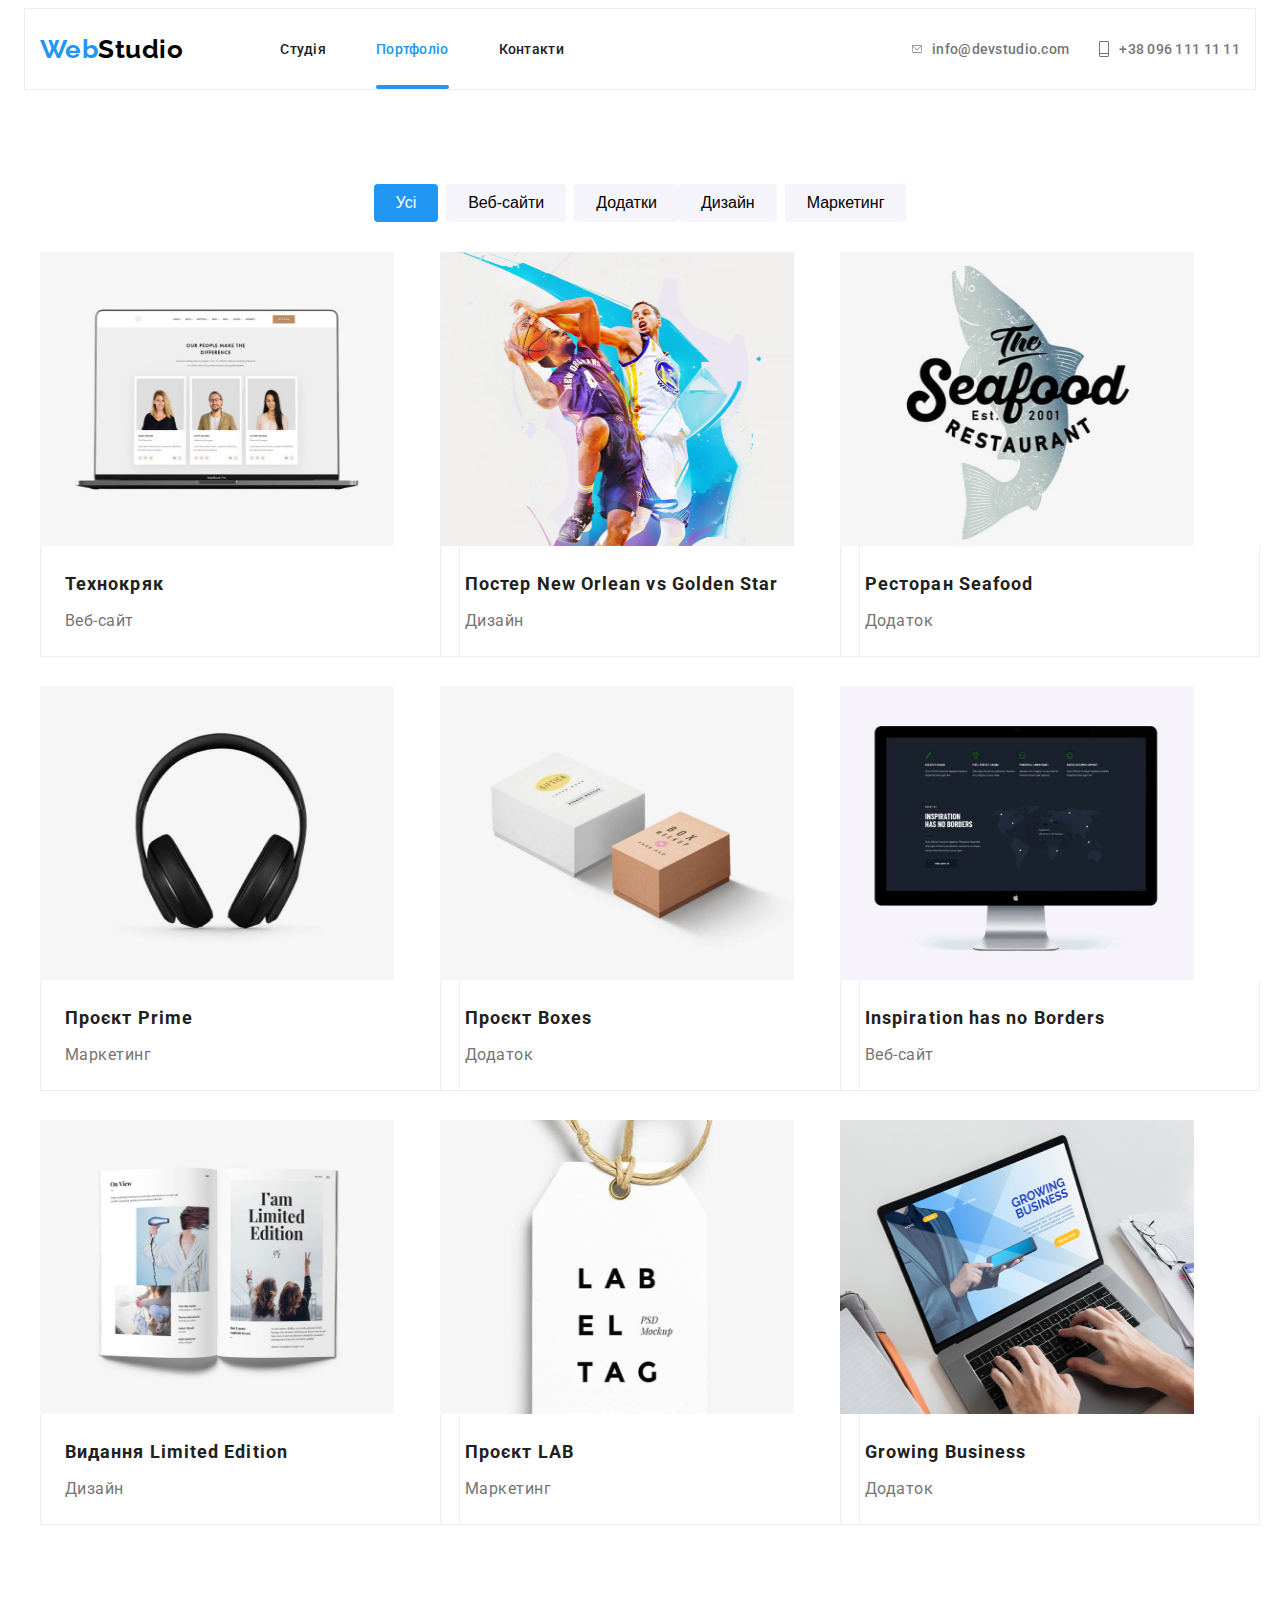
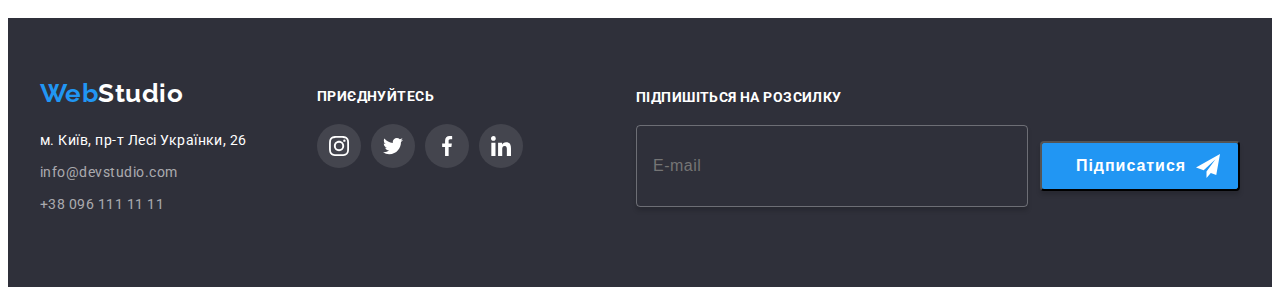
==== commit 7d49a078: "виправляєм помилки" ====
--- a/portfolio.html
+++ b/portfolio.html
@@ -27,11 +27,21 @@
     <header class="header">
       <div class="container heder__container">
         <nav class="header__main-nav">
-          -->
           <!--логотип-->
           <a href="/" class="header__logo"
             >Web<span class="header__logo-color">Studio</span></a
           >
+
+          <!-- кнопка відкриття мобільного вікна -->
+          <button class="menu__open" data-menu-open>
+            <svg width="40px" height="40px">
+              <use
+                class="icon-menu"
+                href="./images/sprite.svg#icon-menu_40px"
+              ></use>
+            </svg>
+          </button>
+
           <!-- навігація -->
           <ul class="header__nav">
             <li class="header__item-nav">
@@ -49,9 +59,9 @@
         </nav>
         <!-- секція 2 контакти -->
         <ul class="header__kontact-nav">
-          <li class="header__item-nav">
+          <li class="">
             <a
-              class="header-kontact header__link"
+              class="header__kontact header__lin"
               href="mailto:info@devstudio.com"
             >
               <svg class="header__icon" width="10">
@@ -60,8 +70,8 @@
               info@devstudio.com</a
             >
           </li>
-          <li class="header__item-nav header__item">
-            <a class="header__link header__kontact" href="tel:+380961111111">
+          <li class="header__item">
+            <a class="header__lin header__kontact" href="tel:+380961111111">
               <svg class="header__icon" width="10">
                 <use href="./images/sprite.svg#icon-Vector"></use>
               </svg>
@@ -70,6 +80,51 @@
           </li>
         </ul>
       </div>
+
+      <!-- мобільне меню -->
+      <!--btn menu  -->
+      <div class="menu__mob is-hidden" data-menu>
+        <div>
+          <button class="menu__close" data-menu-close>
+            <svg width="40px" height="40px">
+              <use
+                class="icon-close"
+                href="./images/sprite.svg#icon-close_40px"
+              ></use>
+            </svg>
+          </button>
+          <!--mob menu  -->
+          <ul class="menu__list">
+            <li class="menu__title">
+              <a class="menu__link menu__focus" href="">Студія</a>
+            </li>
+            <li class="menu__title">
+              <a class="menu__link menu__focus current" href="">Портфоліо</a>
+            </li>
+            <li class="menu__title">
+              <a class="menu__link menu__focus" href="">Контакти</a>
+            </li>
+          </ul>
+        </div>
+
+        <div class="menu__conteiner-contakt">
+          <ul>
+            <li class="">
+              <a class="menu__tel menu__focus" href="">+38 096 111 11 11</a>
+            </li>
+            <li class="menu__contakt">
+              <a class="menu__mail menu__focus" href="">info@devstudio.com</a>
+            </li>
+          </ul>
+
+          <ul class="menu__conteiner-social">
+            <li class="menu-social">Instagram</li>
+            <li class="menu-social">Twitter</li>
+            <li class="menu-social">Facebook</li>
+            <li class="menu-social">LinkedIn</li>
+          </ul>
+        </div>
+      </div>
     </header>
 
     <!-- секція проекти -->
@@ -77,38 +132,47 @@
       <section class="portfolio">
         <div class="container">
           <ul class="btn-projects">
-            <li class="item-btn">
-              <button class="btn-nav" type="button">Усі</button>
-            </li>
-            <li class="item-btn">
-              <button class="btn" type="button">Веб-сайти</button>
-            </li>
-            <li class="item-btn">
-              <button class="btn" type="button">Додатки</button>
-            </li>
-            <li class="item-btn">
-              <button class="btn" type="button">Дизайн</button>
-            </li>
-            <li class="item-btn">
-              <button class="btn" type="button">Маркетинг</button>
-            </li>
+            <div class="box-btn">
+              <li class="item-btn">
+                <button class="btn-nav" type="button">Усі</button>
+              </li>
+              <li class="item-btn">
+                <button class="btn" type="button">Веб-сайти</button>
+              </li>
+              <li class="item-btn">
+                <button class="btn" type="button">Додатки</button>
+              </li>
+            </div>
+            <div class="box-btn">
+              <li class="item-btn">
+                <button class="btn" type="button">Дизайн</button>
+              </li>
+              <li class="item-btn">
+                <button class="btn" type="button">Маркетинг</button>
+              </li>
+            </div>
           </ul>
 
           <ul class="projects">
             <li class="item">
               <a class="project" href="">
                 <div class="overlu">
-                  <img src="images/img8.jpg" alt="наш вебсайт" width="370" />
-                  <div class="overlu-color">
-                    <p class="overlu-text">
-                      Ресурс пропонує комплексні пропозиції з різним рівнем
-                      функціоналу та сервісів. Все це дозволить відвідувачу
-                      отримати вичерпні відомості про компанію чи приватну
-                      особу.
-                    </p>
-                  </div>
-                </div>
-                <div class="proect">
+                  <img
+                    class="project-img"
+                    src="images/img8.jpg"
+                    alt="наш вебсайт"
+                    width="370"
+                  />
+                  <div class="overlu-color">
+                    <p class="overlu-text">
+                      Ресурс пропонує комплексні пропозиції з різним рівнем
+                      функціоналу та сервісів. Все це дозволить відвідувачу
+                      отримати вичерпні відомості про компанію чи приватну
+                      особу.
+                    </p>
+                  </div>
+                </div>
+                <div class="proectuk">
                   <h2 class="proect-title">Технокряк</h2>
                   <p class="proect-txt">Веб-сайт</p>
                 </div>
@@ -118,7 +182,12 @@
             <li class="item">
               <a class="project" href="">
                 <div class="overlu">
-                  <img src="images/img9.jpg" alt="дизайни" width="370" />
+                  <img
+                    class="project-img"
+                    src="images/img9.jpg"
+                    alt="дизайни"
+                    width="370"
+                  />
                   <div class="overlu-color">
                     <p class="overlu-text">
                       Ресурс пропонує комплексні пропозиції з різним рівнем
@@ -137,7 +206,12 @@
             <li class="item">
               <a class="project" href="">
                 <div class="overlu">
-                  <img src="images/img10.jpg" alt="додатки" width="370" />
+                  <img
+                    class="project-img"
+                    src="images/img10.jpg"
+                    alt="додатки"
+                    width="370"
+                  />
                   <div class="overlu-color">
                     <p class="overlu-text">
                       Ресурс пропонує комплексні пропозиції з різним рівнем
@@ -154,9 +228,14 @@
               </a>
             </li>
             <li class="item">
-              <a class="project item" href="">
-                <div class="overlu">
-                  <img src="images/img11.jpg" alt="проєкт Prime " width="370" />
+              <a class="project" href="">
+                <div class="overlu">
+                  <img
+                    class="project-img"
+                    src="images/img11.jpg"
+                    alt="проєкт Prime "
+                    width="370"
+                  />
                   <div class="overlu-color">
                     <p class="overlu-text">
                       Ресурс пропонує комплексні пропозиції з різним рівнем
@@ -175,7 +254,12 @@
             <li class="item">
               <a class="project" href="">
                 <div class="overlu">
-                  <img src="images/img12.jpg" alt="Проєкт Boxes" width="370" />
+                  <img
+                    class="project-img"
+                    src="images/img12.jpg"
+                    alt="Проєкт Boxes"
+                    width="370"
+                  />
                   <div class="overlu-color">
                     <p class="overlu-text">
                       Ресурс пропонує комплексні пропозиції з різним рівнем
@@ -194,7 +278,12 @@
             <li class="item">
               <a class="project" href="">
                 <div class="overlu">
-                  <img src="images/img13.jpg" alt="Веб-сайт " width="370" />
+                  <img
+                    class="project-img"
+                    src="images/img13.jpg"
+                    alt="Веб-сайт "
+                    width="370"
+                  />
                   <div class="overlu-color">
                     <p class="overlu-text">
                       Ресурс пропонує комплексні пропозиції з різним рівнем
@@ -213,7 +302,12 @@
             <li class="item">
               <a class="project" href="">
                 <div class="overlu">
-                  <img src="images/img14.jpg" alt="Видання" width="370" />
+                  <img
+                    class="project-img"
+                    src="images/img14.jpg"
+                    alt="Видання"
+                    width="370"
+                  />
                   <div class="overlu-color">
                     <p class="overlu-text">
                       Ресурс пропонує комплексні пропозиції з різним рівнем
@@ -232,7 +326,12 @@
             <li class="item">
               <a class="project" href="">
                 <div class="overlu">
-                  <img src="images/img15.jpg" alt="Проєкти LAB" width="370" />
+                  <img
+                    class="project-img"
+                    src="images/img15.jpg"
+                    alt="Проєкти LAB"
+                    width="370"
+                  />
                   <div class="overlu-color">
                     <p class="overlu-text">
                       Ресурс пропонує комплексні пропозиції з різним рівнем
@@ -248,10 +347,11 @@
                 </div>
               </a>
             </li>
-            <li class="item po">
-              <a class="project" href="">
-                <div class="overlu">
-                  <img
+            <li class="item">
+              <a class="project" href="">
+                <div class="overlu">
+                  <img
+                    class="project-img"
                     src="images/img16.jpg"
                     alt="Додаток Business"
                     width="370"
@@ -362,5 +462,6 @@
         </div>
       </div>
     </footer>
+    <script src="./js/menu.js"></script>
   </body>
 </html>
--- a/css/main.min.css
+++ b/css/main.min.css
@@ -1 +1 @@
-:root{--main-font: "Roboto", sans-serif;--secondary-font: "Raleway", sans-serif;--primary-color: #212121;--accent-color: #2196f3;--white-col: #ffffff;--gray-col: #757575}body{font-family:var(--main-font);background-color:var(--white-col);letter-spacing:.03em}.container{padding-left:15px;padding-right:15px;margin-left:auto;margin-right:auto}@media screen and (min-width: 480px){.container{width:480px;padding-top:60px;padding-bottom:60px}}@media screen and (min-width: 768px){.container{width:768px;padding-top:60px;padding-bottom:60px}}@media screen and (min-width: 1200px){.container{width:1200px;padding-top:94px;padding-bottom:94px}}h1,h2,h3,h4,p{margin:0}img{display:block}ul{margin:0;padding:0;list-style:none}.header__logo{margin-right:90px;font-family:var(--secondary-font);font-weight:700;font-size:26px;color:var(--accent-color);text-decoration:none;outline:none}.header__logo-color{color:#000}.footer__logo{font-family:var(--secondary-font);font-weight:700;font-size:26px;color:var(--accent-color);text-decoration:none;outline:none}.footer__studio{color:var(--white-col)}.backdrop{position:fixed;z-index:1;top:0;left:0;width:100%;height:100%;background-color:rgba(0,0,0,.3);opacity:1;-webkit-transition:opacity 250ms cubic-bezier(0.4, 0, 0.2, 1),visibility 250ms cubic-bezier(0.4, 0, 0.2, 1);transition:opacity 250ms cubic-bezier(0.4, 0, 0.2, 1),visibility 250ms cubic-bezier(0.4, 0, 0.2, 1);overflow-y:scroll}.backdrop.is-hidden{opacity:0;visibility:hidden;pointer-events:none}.backdrop.is-hidden .modal-wrapper{-webkit-transform:translate(-50%, -50%) scale(0, 6);transform:translate(-50%, -50%) scale(0, 6)}.modal-wrapper{position:absolute;top:50%;left:50%;width:528px;height:581px;-webkit-transform:translate(-50%, -50%) scale(1);transform:translate(-50%, -50%) scale(1);-webkit-transition:-webkit-transform 250ms cubic-bezier(0.4, 0, 0.2, 1);transition:-webkit-transform 250ms cubic-bezier(0.4, 0, 0.2, 1);transition:transform 250ms cubic-bezier(0.4, 0, 0.2, 1);transition:transform 250ms cubic-bezier(0.4, 0, 0.2, 1), -webkit-transform 250ms cubic-bezier(0.4, 0, 0.2, 1);-webkit-box-shadow:0 2px 1px 0 rgba(0,0,0,.2),0 1px 1px 0 rgba(0,0,0,.14),0 1px 3px 0 rgba(0,0,0,.12);box-shadow:0 2px 1px 0 rgba(0,0,0,.2),0 1px 1px 0 rgba(0,0,0,.14),0 1px 3px 0 rgba(0,0,0,.12);background-color:var(--white-col);border-radius:4px;padding:40px}@media screen and (max-width: 1200px){.modal-wrapper{width:450px;height:609px}}.modal-btn{position:absolute;top:10px;right:10px;width:30px;height:30px;background-size:contain;background-origin:border-box;border-radius:50%;display:-webkit-box;display:-ms-flexbox;display:flex;-webkit-box-align:center;-ms-flex-align:center;align-items:center;-webkit-box-pack:center;-ms-flex-pack:center;justify-content:center;padding:0px;border-color:rgba(0,0,0,.1);background-color:var(--white-col);cursor:pointer;outline:rgba(0,0,0,0)}.modal-btn-icon{width:18px;height:18px;fill:#000;-webkit-transition:fill 250ms cubic-bezier(0.4, 0, 0.2, 1);transition:fill 250ms cubic-bezier(0.4, 0, 0.2, 1)}.modal-btn:hover .modal-btn-icon,.modal-btn:focus .modal-btn-icon{fill:var(--accent-color)}.modal-title{display:block;font-weight:700;font-size:20px;letter-spacing:.03em;text-align:center;color:#212121;margin-bottom:12px}.form-modal-group{position:relative;display:block;margin-bottom:10px}.form-modal-label{display:block;text-align:left;margin-bottom:4px;font-size:12px;letter-spacing:.01em;color:var(--gray-col)}.form-modal-input{border:1px solid rgba(33,33,33,.2);border-radius:4px;height:40px;width:100%;padding:5px 5px 5px 32px;-webkit-transition:border 250ms cubic-bezier(0.4, 0, 0.2, 1);transition:border 250ms cubic-bezier(0.4, 0, 0.2, 1)}.form-modal-input:focus,.form-modal-text:focus{border:solid 1px var(--accent-color);outline:none}.form-modal-input:hover,.form-modal-text:hover{border:1px solid var(--accent-color)}.form-modal-group:hover .form-modal-icon{fill:var(--accent-color)}.form-modal-input:focus+.form-modal-icon{fill:var(--accent-color)}.form-modal-text{display:block;width:100%;height:120px;border:1px solid rgba(33,33,33,.2);border-radius:1px;resize:none;padding:12px 16px 12px 16px;font-size:12px;letter-spacing:.01em;-webkit-transition:border 250ms cubic-bezier(0.4, 0, 0.2, 1);transition:border 250ms cubic-bezier(0.4, 0, 0.2, 1);outline:none}.form-modal-icon{position:absolute;left:12px;bottom:11px;-webkit-transition:fill 250ms cubic-bezier(0.4, 0, 0.2, 1);transition:fill 250ms cubic-bezier(0.4, 0, 0.2, 1)}.form-polisu-grup{display:-webkit-box;display:-ms-flexbox;display:flex;-webkit-box-align:center;-ms-flex-align:center;align-items:center;-webkit-box-pack:center;-ms-flex-pack:center;justify-content:center;margin-top:20px}.polise-private{font-size:14px;line-height:1.71429;letter-spacing:.03em;color:var(--gray-col);margin-left:9px}@media screen and (max-width: 1200px){.polise-private{font-size:12px}}.polise-private-contract{text-decoration:underline;-webkit-text-decoration-skip-ink:none;text-decoration-skip-ink:none;color:var(--accent-color)}.custom-checkbox{width:16px;height:15px;left:0px;display:-webkit-box;display:-ms-flexbox;display:flex;-webkit-box-align:center;-ms-flex-align:center;align-items:center;-webkit-box-pack:center;-ms-flex-pack:center;justify-content:center;border-radius:1px;border:1px solid var(--primary-color);-webkit-transition:border 250ms cubic-bezier(0.4, 0, 0.2, 1),background-color 250ms cubic-bezier(0.4, 0, 0.2, 1);transition:border 250ms cubic-bezier(0.4, 0, 0.2, 1),background-color 250ms cubic-bezier(0.4, 0, 0.2, 1)}.form-polisu-grup:hover .custom-checkbox{border:1px solid var(--accent-color)}.form-polisu-grup:focus-within .custom-checkbox{border:1px solid var(--accent-color)}.checkbox:checked+.custom-checkbox{background-color:var(--accent-color);background-size:contain;border-color:var(--accent-color);background-origin:border-box}.custom-checbocs-icon{opacity:0;-webkit-transition:opacity 250ms cubic-bezier(0.4, 0, 0.2, 1);transition:opacity 250ms cubic-bezier(0.4, 0, 0.2, 1)}.checkbox:checked+.custom-checkbox .custom-checbocs-icon{opacity:1}.visually-hidden{position:absolute;width:1px;height:1px;margin:-1px;border:0;padding:0;clip:rect(0 0 0 0);overflow:hidden}.send-btn{border-radius:4px;width:200px;height:50px;-webkit-box-shadow:0 4px 4px 0 rgba(0,0,0,.15);box-shadow:0 4px 4px 0 rgba(0,0,0,.15);background:var(--accent-color);font-weight:700;font-size:16px;line-height:1.875;letter-spacing:.06em;text-align:center;margin-top:30px;color:var(--white-col);cursor:pointer;border:rgba(0,0,0,0);-webkit-transition:background-color 250ms cubic-bezier(0.4, 0, 0.2, 1);transition:background-color 250ms cubic-bezier(0.4, 0, 0.2, 1)}.send-btn:hover,.send-btn:focus{background-color:#188ce8;outline:rgba(0,0,0,0)}.socials{display:-webkit-box;display:-ms-flexbox;display:flex;-webkit-box-pack:center;-ms-flex-pack:center;justify-content:center;-webkit-box-align:center;-ms-flex-align:center;align-items:center}.socials-link{display:-webkit-box;display:-ms-flexbox;display:flex;-webkit-box-align:center;-ms-flex-align:center;align-items:center;-webkit-box-pack:center;-ms-flex-pack:center;justify-content:center;width:44px;height:44px;background-color:var(--white-col);border-radius:50%;-webkit-transition:background-color 250ms cubic-bezier(0.4, 0, 0.2, 1);transition:background-color 250ms cubic-bezier(0.4, 0, 0.2, 1)}.socials-link:hover,.socials-link:focus{background-color:var(--accent-color);outline:none}.social-icon{fill:#afb1b8;-webkit-transition:fill 250ms cubic-bezier(0.4, 0, 0.2, 1);transition:fill 250ms cubic-bezier(0.4, 0, 0.2, 1)}.socials-link:hover .social-icon,.socials-link:focus .social-icon{fill:var(--white-col)}.socials-item:not(:last-child){margin-right:10px}.footikon{fill:var(--white-col)}@media screen and (min-width: 480px)and (max-width: 767px){.header .container{position:relative;padding-top:16px;padding-bottom:16px}.header__main-nav{display:-webkit-box;display:-ms-flexbox;display:flex;-webkit-box-pack:justify;-ms-flex-pack:justify;justify-content:space-between;-webkit-box-align:center;-ms-flex-align:center;align-items:center}.header__button{display:-webkit-inline-box;display:-ms-inline-flexbox;display:inline-flex;margin:0px;padding:0px;border:none;background-color:rgba(0,0,0,0);-webkit-transition:fill 250ms cubic-bezier(0.4, 0, 0.2, 1);transition:fill 250ms cubic-bezier(0.4, 0, 0.2, 1)}.header__button .icon-menu{display:none}.header__button.is-open .icon-menu{display:block}.header__button.is-open .icon-close{display:none}.menu__conteiner{display:none;position:absolute;top:100%;left:0;width:100%;max-width:480px;height:796px;padding:48px 84px 48px 40px;-webkit-box-shadow:0 1px 3px 0 rgba(0,0,0,.16),0 2px 4px 0 rgba(0,0,0,.08),0 4px 8px 0 rgba(0,0,0,.04);box-shadow:0 1px 3px 0 rgba(0,0,0,.16),0 2px 4px 0 rgba(0,0,0,.08),0 4px 8px 0 rgba(0,0,0,.04);background:#fff}.menu__conteiner.is-open{display:block}.header__nav,.header__kontact-nav{display:none}.menu__link{font-weight:500;font-size:40px;letter-spacing:.02em;text-decoration:none;color:#212121}.menu__conteiner-contakt{margin-top:300px}.menu__title{margin-bottom:35px}.menu__title:last-child{margin-bottom:0px}.menu__contakt{margin-top:32px}.menu__tel{font-weight:500;font-size:34px;letter-spacing:.02em;color:#757575;text-decoration:none;margin:0px}.menu__mail{font-weight:500;font-size:24px;letter-spacing:.02em;text-decoration:none;color:#757575;margin:0px}.menu__conteiner-social{display:-webkit-box;display:-ms-flexbox;display:flex;margin-top:64px}.menu-social{font-weight:500;font-size:18px;line-height:1.22222;letter-spacing:.02em;color:#2196f3;margin-right:20px}.menu-social:last-child{margin-right:0px}.menu__focus{-webkit-transition:color 250ms cubic-bezier(0.4, 0, 0.2, 1);transition:color 250ms cubic-bezier(0.4, 0, 0.2, 1)}.menu__focus:hover,.menu__focus:focus{color:#2196f3}.menu__focus.current{color:#2196f3}}@media screen and (min-width: 768px){.header__button,.menu__conteiner{display:none}.header .container{padding-top:0px;padding-bottom:0px;display:-webkit-box;display:-ms-flexbox;display:flex;-webkit-box-align:center;-ms-flex-align:center;align-items:center;-webkit-box-pack:justify;-ms-flex-pack:justify;justify-content:space-between}.header__logo{margin-right:97px}.header__main-nav{display:-webkit-box;display:-ms-flexbox;display:flex;-webkit-box-align:center;-ms-flex-align:center;align-items:center}.header__nav{display:-webkit-box;display:-ms-flexbox;display:flex;-webkit-box-align:center;-ms-flex-align:center;align-items:center;margin-right:96px}.header__link{display:-webkit-box;display:-ms-flexbox;display:flex;position:relative;text-decoration:none;outline:rgba(0,0,0,0);padding-top:26px;padding-bottom:26px;margin:0px;font-weight:500;font-size:12px;letter-spacing:.02em;color:#757575;-webkit-transition:color 250ms cubic-bezier(0.4, 0, 0.2, 1);transition:color 250ms cubic-bezier(0.4, 0, 0.2, 1)}.header__kontact{padding:0px;margin:0px}.header__item{margin-top:10px}.header__item-nav{margin-right:50px;padding:0px}.header__item-nav:last-child{margin-right:0px}.header__icon{display:block;width:10px;height:16px;margin-right:8px;padding:0px;fill:currentColor}}@media screen and (min-width: 1200px){.header{border-color:1px solid #ececec}.heder__container{display:-webkit-box;display:-ms-flexbox;display:flex;-webkit-box-align:center;-ms-flex-align:center;align-items:center}.header__main-nav{display:-webkit-box;display:-ms-flexbox;display:flex;-webkit-box-align:center;-ms-flex-align:center;align-items:center}.header__nav{display:-webkit-box;display:-ms-flexbox;display:flex;-webkit-box-align:center;-ms-flex-align:center;align-items:center}.header__item-nav{margin-right:50px}.header__item:last-child{margin-right:0px}.header__kontact-nav{margin-left:auto;display:-webkit-box;display:-ms-flexbox;display:flex;-webkit-box-align:center;-ms-flex-align:center;align-items:center}.header__item{margin-top:0px;margin-left:30px}.header__kontact{-webkit-box-align:center;-ms-flex-align:center;align-items:center;padding-top:32px;padding-bottom:32px;color:var(--gray-col);-webkit-transition:color 250ms cubic-bezier(0.4, 0, 0.2, 1);transition:color 250ms cubic-bezier(0.4, 0, 0.2, 1)}.header__icon{width:10px;height:16px;margin-right:10px;fill:currentColor}.header__link{display:-webkit-box;display:-ms-flexbox;display:flex;-webkit-box-align:center;-ms-flex-align:center;align-items:center;font-weight:500;font-size:14px;letter-spacing:.02em;color:var(--primary-color);-webkit-transition:color 250ms cubic-bezier(0.4, 0, 0.2, 1);transition:color 250ms cubic-bezier(0.4, 0, 0.2, 1);position:relative;text-decoration:none;outline:none;padding-top:32px;padding-bottom:32px}}.header__link::after{content:"";display:block;width:100%;height:4px;position:absolute;left:0px;bottom:0px;border-radius:2px}.header__link:hover,.header__link:focus{color:var(--accent-color)}.header__link.current::after{background-color:var(--accent-color)}.header__link.current{color:var(--accent-color)}.header__button:focus{fill:#2196f3;outline:rgba(0,0,0,0)}@media screen and (min-width: 480px){.hero .container{width:480px;height:400px;padding-top:118px;padding-bottom:118px;text-align:center;min-width:480px;margin-left:auto;margin-right:auto;background-image:-webkit-gradient(linear, left top, left bottom, from(rgba(5, 6, 15, 0.4)), to(rgba(5, 6, 15, 0.4))),url(../images/hero-mob.png);background-image:linear-gradient(rgba(5, 6, 15, 0.4), rgba(5, 6, 15, 0.4)),url(../images/hero-mob.png);background-size:480px 400px}}@media screen and (min-width: 480px)and (min-device-pixel-ratio: 2),screen and (min-width: 480px)and (-webkit-min-device-pixel-ratio: 2),screen and (min-width: 480px)and (min-resolution: 192dpi),screen and (min-width: 480px)and (min-resolution: 2dppx){.hero .container .hero .container{background-image:-webkit-gradient(linear, left top, left bottom, from(rgba(5, 6, 15, 0.4)), to(rgba(5, 6, 15, 0.4))),url(../images/hero-mob-img@2x.png);background-image:linear-gradient(rgba(5, 6, 15, 0.4), rgba(5, 6, 15, 0.4)),url(../images/hero-mob-img@2x.png)}}@media screen and (min-width: 480px){.hero__title{font-size:26px;line-height:1.61538;letter-spacing:.06em;text-transform:uppercase;text-align:center;margin-bottom:30px;margin-left:auto;margin-right:auto;color:#fff}.hero__main-btn{padding:10px 24px}}@media screen and (min-width: 768px){.hero .container{width:768px;height:400px;background-image:-webkit-gradient(linear, left top, left bottom, from(rgba(5, 6, 15, 0.4)), to(rgba(5, 6, 15, 0.4))),url(../images/hero-tabl.jpg);background-image:linear-gradient(rgba(5, 6, 15, 0.4), rgba(5, 6, 15, 0.4)),url(../images/hero-tabl.jpg);background-size:768px 400px}}@media screen and (min-width: 768px)and (min-device-pixel-ratio: 2),screen and (min-width: 768px)and (-webkit-min-device-pixel-ratio: 2),screen and (min-width: 768px)and (min-resolution: 192dpi),screen and (min-width: 768px)and (min-resolution: 2dppx){.hero .container .hero .container{background-image:url(../images/hero-tabl@2x.jpg),-webkit-gradient(linear, left top, left bottom, from(rgba(5, 6, 15, 0.4)), to(rgba(5, 6, 15, 0.4)));background-image:url(../images/hero-tabl@2x.jpg),linear-gradient(rgba(5, 6, 15, 0.4), rgba(5, 6, 15, 0.4))}}@media screen and (min-width: 768px){.hero__title{font-weight:900;font-size:44px;line-height:1.36364;letter-spacing:.06em;text-transform:uppercase;margin-bottom:30px;width:626px;margin-left:auto;margin-right:auto;color:var(--white-col)}}@media screen and (min-width: 1200px){.hero .container{width:1600px;height:600px;background-repeat:no-repeat;background-position:center;background-size:contain;text-align:center;padding-top:200px;padding-bottom:200px;margin-left:auto;margin-right:auto;background-image:-webkit-gradient(linear, left top, left bottom, from(rgba(5, 6, 15, 0.4)), to(rgba(5, 6, 15, 0.4))),url(../images/hero-desktop.jpg);background-image:linear-gradient(rgba(5, 6, 15, 0.4), rgba(5, 6, 15, 0.4)),url(../images/hero-desktop.jpg)}}@media screen and (min-width: 1200px)and (min-device-pixel-ratio: 2),screen and (min-width: 1200px)and (-webkit-min-device-pixel-ratio: 2),screen and (min-width: 1200px)and (min-resolution: 192dpi),screen and (min-width: 1200px)and (min-resolution: 2dppx){.hero .container{width:1600px;height:600px;background-repeat:no-repeat;background-position:center;background-size:contain;text-align:center;padding-top:200px;padding-bottom:200px;margin-left:auto;margin-right:auto;background-image:-webkit-gradient(linear, left top, left bottom, from(rgba(5, 6, 15, 0.4)), to(rgba(5, 6, 15, 0.4))),url(../images/hero-desktop@2x.jpg);background-image:linear-gradient(rgba(5, 6, 15, 0.4), rgba(5, 6, 15, 0.4)),url(../images/hero-desktop@2x.jpg)}}@media screen and (min-width: 1200px){.hero__title{font-weight:900;font-size:44px;line-height:1.36364;letter-spacing:.06em;text-transform:uppercase;margin-bottom:30px;width:626px;margin-left:auto;margin-right:auto;color:var(--white-col)}}.hero__main-btn{border-radius:4px;padding:10px 32px;font-weight:700;font-size:16px;line-height:1.875;letter-spacing:.06em;color:var(--white-col);background-color:var(--accent-color);cursor:pointer;-webkit-transition:background-color 250ms cubic-bezier(0.4, 0, 0.2, 1);transition:background-color 250ms cubic-bezier(0.4, 0, 0.2, 1)}.hero__main-btn:hover,.hero__main-btn:focus{background-color:#188ce8}@media screen and (min-width: 768px){.features__list{display:-webkit-box;display:-ms-flexbox;display:flex;-ms-flex-wrap:wrap;flex-wrap:wrap;margin:-15px}}@media screen and (min-width: 768px){.features__post{width:calc((100% - 60px)/2);margin:15px}}@media screen and (min-width: 1200px){.features__post{width:calc((100% - 120px)/4);margin:15px}}@media screen and (max-width: 767px){.features__post:not(:last-child){margin-bottom:30px}}.features__title{margin-top:0px;margin-bottom:10px;font-weight:700;font-size:14px;text-transform:uppercase}.features__text{font-size:14px;line-height:1.71429;color:var(--gray-col)}.features__icon{display:-webkit-box;display:-ms-flexbox;display:flex;-webkit-box-pack:center;-ms-flex-pack:center;justify-content:center;-webkit-box-align:center;-ms-flex-align:center;align-items:center;background:#f5f4fa;border-radius:4px;margin-bottom:30px}.features__icon-images{width:70px;height:70px;margin:0px}@media screen and (max-width: 1200px){.works{display:none}}.ourwork{display:-webkit-box;display:-ms-flexbox;display:flex;list-style:none}.works .section-heading{font-weight:700;font-size:36px;text-align:center;margin-bottom:50px}.img{position:relative;margin-right:30px}.img-text{width:370px;height:70px;left:0px;bottom:0px;position:absolute;display:-webkit-box;display:-ms-flexbox;display:flex;-webkit-box-align:center;-ms-flex-align:center;align-items:center;-webkit-box-pack:center;-ms-flex-pack:center;justify-content:center;text-transform:uppercase;padding:0px;margin:0px;font-weight:700;font-size:14px;letter-spacing:.03em;color:var(--white-col);background:rgba(47,48,58,.8)}.team{background:#f5f4fa}@media screen and (min-width: 768px){.our-team{display:-webkit-box;display:-ms-flexbox;display:flex;-ms-flex-wrap:wrap;flex-wrap:wrap;margin:-15px}}.img-team{-webkit-box-shadow:0 2px 1px 0 rgba(0,0,0,.2),0 1px 1px 0 rgba(0,0,0,.14),0 1px 3px 0 rgba(0,0,0,.12);box-shadow:0 2px 1px 0 rgba(0,0,0,.2),0 1px 1px 0 rgba(0,0,0,.14),0 1px 3px 0 rgba(0,0,0,.12);background:var(--white-col)}@media screen and (min-width: 480px){.img-team .our-foto{width:450px}}@media screen and (min-width: 768px){.img-team{width:calc((100% - 60px)/2);margin:15px}.img-team .our-foto{width:354px}}@media screen and (min-width: 1200px){.img-team{width:calc((100% - 120px)/4);margin:15px}.img-team .our-foto{width:270px}}@media screen and (max-width: 767px){.img-team:not(:last-child){margin-bottom:30px}}.section-headline{font-weight:700;font-size:36px;text-align:center;margin-bottom:50px}.name{margin-bottom:10px;font-weight:500;font-size:16px;text-align:center}.work{font-size:16px;color:var(--gray-col);text-align:center;margin-bottom:16px}.name-work{padding-top:30px;padding-bottom:30px}@media screen and (min-width: 480px){.client{display:-webkit-box;display:-ms-flexbox;display:flex;-ms-flex-wrap:wrap;flex-wrap:wrap;margin:-15px}}@media screen and (min-width: 480px){.client-item{width:calc((100% - 60px)/2);margin:15px}.client-item .client-link{width:210px}}@media screen and (min-width: 768px){.client-item{width:calc((100% - 90px)/3);margin:15px}.client-item .client-link{width:226px}}@media screen and (min-width: 1200px){.client-item{width:calc((100% - 180px)/6);margin:15px}.client-item .client-link{width:170px}}.client-link{display:-webkit-box;display:-ms-flexbox;display:flex;-webkit-box-align:center;-ms-flex-align:center;align-items:center;-webkit-box-pack:center;-ms-flex-pack:center;justify-content:center;border:1px solid #afb1b8;border-radius:4px;width:170px;height:92px;-webkit-transition:border 250ms cubic-bezier(0.4, 0, 0.2, 1);transition:border 250ms cubic-bezier(0.4, 0, 0.2, 1)}.client-link:hover,.client-link:focus{border-color:var(--accent-color);outline:none}.client-link:hover .client-icon,.client-link:focus .client-icon{fill:var(--accent-color)}.client-icon{fill:#afb1b8;-webkit-transition:fill 250ms cubic-bezier(0.4, 0, 0.2, 1);transition:fill 250ms cubic-bezier(0.4, 0, 0.2, 1)}.footer__main{background:#2f303a}@media screen and (min-width: 480px){.footer__container{display:block;text-align:center}.footer__logo{display:block;margin-bottom:20px}.fut__mail{margin-top:8px;margin-bottom:8px}.footer__address,.footer-icon{margin-bottom:60px}.form-footer-email{margin-bottom:20px;width:450px}.form-fild{display:block}.footer-btn-form{margin:auto}}@media screen and (min-width: 768px){.buter{display:-webkit-box;display:-ms-flexbox;display:flex}.footer__item,.footer-icon{margin-left:auto;margin-right:auto}.form-fild{display:block}.footer-btn-form{display:-webkit-box;display:-ms-flexbox;display:flex;margin:auto}}@media screen and (min-width: 1200px){.footer__container{display:-webkit-box;display:-ms-flexbox;display:flex;-webkit-box-align:baseline;-ms-flex-align:baseline;align-items:baseline;text-align:left}.buter{display:-webkit-box;display:-ms-flexbox;display:flex}.footer__address{margin:0px}.form-futer-box{display:block;margin-left:auto}.footer-icon{display:block;margin-left:70px;margin-top:10px;margin-bottom:0px}.form-fild{display:-webkit-box;display:-ms-flexbox;display:flex;-webkit-box-align:baseline;-ms-flex-align:baseline;align-items:baseline;margin:0px}.form-footer-email{width:358px;margin-right:12px}.footer-btn-form{margin:0px}}.fut__adres{font-style:normal;font-size:14px;line-height:1.71429;color:var(--white-col)}.futer{font-family:var(--main-font);font-style:normal;font-size:14px;line-height:1.71429;color:rgba(255,255,255,.6);-webkit-transition:color 250ms cubic-bezier(0.4, 0, 0.2, 1);transition:color 250ms cubic-bezier(0.4, 0, 0.2, 1);text-decoration:none}.futer:hover,.futer:focus{color:var(--white-col);outline:none}.footer-social{font-weight:700;font-size:14px;letter-spacing:.03em;text-transform:uppercase;color:var(--white-col);margin-bottom:20px}.socials-link{background-color:rgba(255,255,255,.1)}.form-footer-email{border:1px solid rgba(255,255,255,.3);border-radius:4px;height:50px;-webkit-box-shadow:0 4px 4px 0 rgba(0,0,0,.15);box-shadow:0 4px 4px 0 rgba(0,0,0,.15);background:rgba(33,150,243,0);padding:15px 16px;font-size:16px;line-height:1.25;letter-spacing:.03em;color:rgba(255,255,255,.6);outline:rgba(0,0,0,0)}.footer-btn-form{display:-webkit-box;display:-ms-flexbox;display:flex;text-align:center;-webkit-box-align:center;-ms-flex-align:center;align-items:center;border-radius:4px;width:200px;height:50px;-webkit-box-shadow:0 4px 4px 0 rgba(0,0,0,.15);box-shadow:0 4px 4px 0 rgba(0,0,0,.15);background-color:var(--accent-color);color:var(--white-col);cursor:pointer;font-weight:700;font-size:16px;line-height:1.875;letter-spacing:.06em;-webkit-transition:background-color 250ms cubic-bezier(0.4, 0, 0.2, 1);transition:background-color 250ms cubic-bezier(0.4, 0, 0.2, 1)}.footer-btn-form:hover,.footer-btn-form:focus{background-color:#188ce8;outline:rgba(0,0,0,0)}.sing-up{margin-left:28px;margin-right:10px}.portfolio{padding-top:94px;padding-bottom:94px}.btn-projects{display:-webkit-box;display:-ms-flexbox;display:flex;-webkit-box-align:center;-ms-flex-align:center;align-items:center;-webkit-box-pack:center;-ms-flex-pack:center;justify-content:center;margin-bottom:50px;list-style:none}.btn-nav{font-weight:500;font-size:16px;line-height:1.625;color:var(--white-col);background-color:var(--accent-color);cursor:pointer;padding:6px 22px;border-radius:4px;border:none;outline:var(--accent-color);-webkit-transition:-webkit-box-shadow 250ms cubic-bezier(0.4, 0, 0.2, 1);transition:-webkit-box-shadow 250ms cubic-bezier(0.4, 0, 0.2, 1);transition:box-shadow 250ms cubic-bezier(0.4, 0, 0.2, 1);transition:box-shadow 250ms cubic-bezier(0.4, 0, 0.2, 1), -webkit-box-shadow 250ms cubic-bezier(0.4, 0, 0.2, 1)}.btn-nav:hover{-webkit-box-shadow:0 2px 2px 0 rgba(0,0,0,.12),0 1px 2px 0 rgba(0,0,0,.08),0 3px 1px 0 rgba(0,0,0,.1);box-shadow:0 2px 2px 0 rgba(0,0,0,.12),0 1px 2px 0 rgba(0,0,0,.08),0 3px 1px 0 rgba(0,0,0,.1)}.btn{font-weight:500;font-size:16px;line-height:1.625;cursor:pointer;padding:6px 22px;border-radius:4px;border:none;background-color:#f5f4fa;-webkit-transition:background-color 250ms cubic-bezier(0.4, 0, 0.2, 1),color 250ms cubic-bezier(0.4, 0, 0.2, 1),-webkit-box-shadow 250ms cubic-bezier(0.4, 0, 0.2, 1);transition:background-color 250ms cubic-bezier(0.4, 0, 0.2, 1),color 250ms cubic-bezier(0.4, 0, 0.2, 1),-webkit-box-shadow 250ms cubic-bezier(0.4, 0, 0.2, 1);transition:background-color 250ms cubic-bezier(0.4, 0, 0.2, 1),color 250ms cubic-bezier(0.4, 0, 0.2, 1),box-shadow 250ms cubic-bezier(0.4, 0, 0.2, 1);transition:background-color 250ms cubic-bezier(0.4, 0, 0.2, 1),color 250ms cubic-bezier(0.4, 0, 0.2, 1),box-shadow 250ms cubic-bezier(0.4, 0, 0.2, 1),-webkit-box-shadow 250ms cubic-bezier(0.4, 0, 0.2, 1)}.btn:hover,.btn:focus{color:var(--white-col);background-color:var(--accent-color);-webkit-box-shadow:0 2px 2px 0 rgba(0,0,0,.12),0 1px 2px 0 rgba(0,0,0,.08),0 3px 1px 0 rgba(0,0,0,.1);box-shadow:0 2px 2px 0 rgba(0,0,0,.12),0 1px 2px 0 rgba(0,0,0,.08),0 3px 1px 0 rgba(0,0,0,.1);outline:rgba(0,0,0,0)}.item-btn{margin-right:8px}.item-btn:last-child{margin-right:0px}.projects{display:-webkit-box;display:-ms-flexbox;display:flex;-ms-flex-wrap:wrap;flex-wrap:wrap;gap:30px}.proect{padding:20px 24px;border-right:1px solid #eee;border-bottom:1px solid #eee;border-left:1px solid #eee}.proect-title{margin-bottom:4px;font-weight:700;font-size:18px;line-height:2;letter-spacing:.06em;color:var(--primary-color)}.proect-txt{font-size:16px;line-height:1.875;color:var(--gray-col)}.project{display:inline-block;text-decoration:none;outline:rgba(0,0,0,0);-webkit-transition:-webkit-box-shadow 250ms cubic-bezier(0.4, 0, 0.2, 1);transition:-webkit-box-shadow 250ms cubic-bezier(0.4, 0, 0.2, 1);transition:box-shadow 250ms cubic-bezier(0.4, 0, 0.2, 1);transition:box-shadow 250ms cubic-bezier(0.4, 0, 0.2, 1), -webkit-box-shadow 250ms cubic-bezier(0.4, 0, 0.2, 1)}.project:hover,.project:focus{-webkit-box-shadow:1px 4px 6px 0 rgba(0,0,0,.16),0 4px 4px 0 rgba(0,0,0,.06),0 1px 1px 0 rgba(0,0,0,.12);box-shadow:1px 4px 6px 0 rgba(0,0,0,.16),0 4px 4px 0 rgba(0,0,0,.06),0 1px 1px 0 rgba(0,0,0,.12)}.overlu{position:relative;overflow:hidden;width:370px;height:294px}.overlu-color{position:absolute;display:-webkit-box;display:-ms-flexbox;display:flex;-webkit-box-pack:center;-ms-flex-pack:center;justify-content:center;-webkit-box-align:center;-ms-flex-align:center;align-items:center;top:0;left:0;width:100%;height:100%;background:rgba(33,150,243,.9);-webkit-transform:translateY(100%);transform:translateY(100%);-webkit-transition:-webkit-transform 250ms cubic-bezier(0.4, 0, 0.2, 1);transition:-webkit-transform 250ms cubic-bezier(0.4, 0, 0.2, 1);transition:transform 250ms cubic-bezier(0.4, 0, 0.2, 1);transition:transform 250ms cubic-bezier(0.4, 0, 0.2, 1), -webkit-transform 250ms cubic-bezier(0.4, 0, 0.2, 1)}.overlu-text{font-size:18px;line-height:1.55556;letter-spacing:.03em;color:var(--white-col);width:322px;height:168px}.project:hover .overlu-color,.project:focus .overlu-color{-webkit-transform:translateY(0%);transform:translateY(0%)}/*# sourceMappingURL=main.min.css.map */+:root{--main-font: "Roboto", sans-serif;--secondary-font: "Raleway", sans-serif;--primary-color: #212121;--accent-color: #2196f3;--white-col: #ffffff;--gray-col: #757575}body{font-family:var(--main-font);background-color:var(--white-col);letter-spacing:.03em}.container{padding-left:15px;padding-right:15px;margin-left:auto;margin-right:auto}@media screen and (min-width: 480px){.container{width:480px;padding-top:60px;padding-bottom:60px}}@media screen and (min-width: 768px){.container{width:768px;padding-top:60px;padding-bottom:60px}}@media screen and (min-width: 1200px){.container{width:1200px;padding-top:94px;padding-bottom:94px}}.header .container{border:1px solid #ececec}h1,h2,h3,h4,p{margin:0}img{display:block}ul{margin:0;padding:0;list-style:none}.header__logo{margin-right:90px;font-family:var(--secondary-font);font-weight:700;font-size:26px;color:var(--accent-color);text-decoration:none;outline:none}.header__logo-color{color:#000}.footer__logo{font-family:var(--secondary-font);font-weight:700;font-size:26px;color:var(--accent-color);text-decoration:none;outline:none}.footer__studio{color:var(--white-col)}.backdrop{position:fixed;z-index:1;top:0;left:0;width:100%;height:100%;background-color:rgba(0,0,0,.3);opacity:1;-webkit-transition:opacity 250ms cubic-bezier(0.4, 0, 0.2, 1),visibility 250ms cubic-bezier(0.4, 0, 0.2, 1);transition:opacity 250ms cubic-bezier(0.4, 0, 0.2, 1),visibility 250ms cubic-bezier(0.4, 0, 0.2, 1);overflow-y:scroll}.backdrop.is-hidden{opacity:0;visibility:hidden;pointer-events:none}.backdrop.is-hidden .modal-wrapper{-webkit-transform:translate(-50%, -50%) scale(0, 6);transform:translate(-50%, -50%) scale(0, 6)}.modal-wrapper{position:absolute;top:50%;left:50%;width:528px;height:581px;-webkit-transform:translate(-50%, -50%) scale(1);transform:translate(-50%, -50%) scale(1);-webkit-transition:-webkit-transform 250ms cubic-bezier(0.4, 0, 0.2, 1);transition:-webkit-transform 250ms cubic-bezier(0.4, 0, 0.2, 1);transition:transform 250ms cubic-bezier(0.4, 0, 0.2, 1);transition:transform 250ms cubic-bezier(0.4, 0, 0.2, 1), -webkit-transform 250ms cubic-bezier(0.4, 0, 0.2, 1);-webkit-box-shadow:0 2px 1px 0 rgba(0,0,0,.2),0 1px 1px 0 rgba(0,0,0,.14),0 1px 3px 0 rgba(0,0,0,.12);box-shadow:0 2px 1px 0 rgba(0,0,0,.2),0 1px 1px 0 rgba(0,0,0,.14),0 1px 3px 0 rgba(0,0,0,.12);background-color:var(--white-col);border-radius:4px;padding:40px}@media screen and (max-width: 1200px){.modal-wrapper{width:450px;height:609px}}.modal-btn{position:absolute;top:10px;right:10px;width:30px;height:30px;background-size:contain;background-origin:border-box;border-radius:50%;display:-webkit-box;display:-ms-flexbox;display:flex;-webkit-box-align:center;-ms-flex-align:center;align-items:center;-webkit-box-pack:center;-ms-flex-pack:center;justify-content:center;padding:0px;border-color:rgba(0,0,0,.1);background-color:var(--white-col);cursor:pointer;outline:rgba(0,0,0,0)}.modal-btn-icon{width:18px;height:18px;fill:#000;-webkit-transition:fill 250ms cubic-bezier(0.4, 0, 0.2, 1);transition:fill 250ms cubic-bezier(0.4, 0, 0.2, 1)}.modal-btn:hover .modal-btn-icon,.modal-btn:focus .modal-btn-icon{fill:var(--accent-color)}.modal-title{display:block;font-weight:700;font-size:20px;letter-spacing:.03em;text-align:center;color:#212121;margin-bottom:12px}.form-modal-group{position:relative;display:block;margin-bottom:10px}.form-modal-label{display:block;text-align:left;margin-bottom:4px;font-size:12px;letter-spacing:.01em;color:var(--gray-col)}.form-modal-input{border:1px solid rgba(33,33,33,.2);border-radius:4px;height:40px;width:100%;padding:5px 5px 5px 32px;-webkit-transition:border 250ms cubic-bezier(0.4, 0, 0.2, 1);transition:border 250ms cubic-bezier(0.4, 0, 0.2, 1)}.form-modal-input:focus,.form-modal-text:focus{border:solid 1px var(--accent-color);outline:none}.form-modal-input:hover,.form-modal-text:hover{border:1px solid var(--accent-color)}.form-modal-group:hover .form-modal-icon{fill:var(--accent-color)}.form-modal-input:focus+.form-modal-icon{fill:var(--accent-color)}.form-modal-text{display:block;width:100%;height:120px;border:1px solid rgba(33,33,33,.2);border-radius:1px;resize:none;padding:12px 16px 12px 16px;font-size:12px;letter-spacing:.01em;-webkit-transition:border 250ms cubic-bezier(0.4, 0, 0.2, 1);transition:border 250ms cubic-bezier(0.4, 0, 0.2, 1);outline:none}.form-modal-icon{position:absolute;left:12px;bottom:11px;-webkit-transition:fill 250ms cubic-bezier(0.4, 0, 0.2, 1);transition:fill 250ms cubic-bezier(0.4, 0, 0.2, 1)}.form-polisu-grup{display:-webkit-box;display:-ms-flexbox;display:flex;-webkit-box-align:center;-ms-flex-align:center;align-items:center;-webkit-box-pack:center;-ms-flex-pack:center;justify-content:center;margin-top:20px}.polise-private{font-size:14px;line-height:1.71429;letter-spacing:.03em;color:var(--gray-col);margin-left:9px}@media screen and (max-width: 1200px){.polise-private{font-size:12px}}.polise-private-contract{text-decoration:underline;-webkit-text-decoration-skip-ink:none;text-decoration-skip-ink:none;color:var(--accent-color)}.custom-checkbox{width:16px;height:15px;left:0px;display:-webkit-box;display:-ms-flexbox;display:flex;-webkit-box-align:center;-ms-flex-align:center;align-items:center;-webkit-box-pack:center;-ms-flex-pack:center;justify-content:center;border-radius:1px;border:1px solid var(--primary-color);-webkit-transition:border 250ms cubic-bezier(0.4, 0, 0.2, 1),background-color 250ms cubic-bezier(0.4, 0, 0.2, 1);transition:border 250ms cubic-bezier(0.4, 0, 0.2, 1),background-color 250ms cubic-bezier(0.4, 0, 0.2, 1)}.form-polisu-grup:hover .custom-checkbox{border:1px solid var(--accent-color)}.form-polisu-grup:focus-within .custom-checkbox{border:1px solid var(--accent-color)}.checkbox:checked+.custom-checkbox{background-color:var(--accent-color);background-size:contain;border-color:var(--accent-color);background-origin:border-box}.custom-checbocs-icon{opacity:0;-webkit-transition:opacity 250ms cubic-bezier(0.4, 0, 0.2, 1);transition:opacity 250ms cubic-bezier(0.4, 0, 0.2, 1)}.checkbox:checked+.custom-checkbox .custom-checbocs-icon{opacity:1}.visually-hidden{position:absolute;width:1px;height:1px;margin:-1px;border:0;padding:0;clip:rect(0 0 0 0);overflow:hidden}.send-btn{border-radius:4px;width:200px;height:50px;-webkit-box-shadow:0 4px 4px 0 rgba(0,0,0,.15);box-shadow:0 4px 4px 0 rgba(0,0,0,.15);background:var(--accent-color);font-weight:700;font-size:16px;line-height:1.875;letter-spacing:.06em;text-align:center;margin-top:30px;color:var(--white-col);cursor:pointer;border:rgba(0,0,0,0);-webkit-transition:background-color 250ms cubic-bezier(0.4, 0, 0.2, 1);transition:background-color 250ms cubic-bezier(0.4, 0, 0.2, 1)}.send-btn:hover,.send-btn:focus{background-color:#188ce8;outline:rgba(0,0,0,0)}.socials{display:-webkit-box;display:-ms-flexbox;display:flex;-webkit-box-pack:center;-ms-flex-pack:center;justify-content:center;-webkit-box-align:center;-ms-flex-align:center;align-items:center}.socials-link{display:-webkit-box;display:-ms-flexbox;display:flex;-webkit-box-align:center;-ms-flex-align:center;align-items:center;-webkit-box-pack:center;-ms-flex-pack:center;justify-content:center;width:44px;height:44px;background-color:var(--white-col);border-radius:50%;-webkit-transition:background-color 250ms cubic-bezier(0.4, 0, 0.2, 1);transition:background-color 250ms cubic-bezier(0.4, 0, 0.2, 1)}.socials-link:hover,.socials-link:focus{background-color:var(--accent-color);outline:none}.social-icon{fill:#afb1b8;-webkit-transition:fill 250ms cubic-bezier(0.4, 0, 0.2, 1);transition:fill 250ms cubic-bezier(0.4, 0, 0.2, 1)}.socials-link:hover .social-icon,.socials-link:focus .social-icon{fill:var(--white-col)}.socials-item:not(:last-child){margin-right:10px}.footikon{fill:var(--white-col)}@media screen and (min-width: 480px)and (max-width: 767px){.header .container{position:relative;padding-top:16px;padding-bottom:16px}.header__kontact-nav,.header__nav{display:none;-webkit-transition:display 1250ms cubic-bezier(0.4, 0, 0.2, 1);transition:display 1250ms cubic-bezier(0.4, 0, 0.2, 1)}.header__main-nav{display:-webkit-box;display:-ms-flexbox;display:flex;-webkit-box-pack:justify;-ms-flex-pack:justify;justify-content:space-between;-webkit-box-align:center;-ms-flex-align:center;align-items:center}.menu__mob{position:fixed;z-index:1;top:0;width:100vw;height:100vh;padding:10px 15px 48px 40px;display:-webkit-box;display:-ms-flexbox;display:flex;-webkit-box-orient:vertical;-webkit-box-direction:normal;-ms-flex-direction:column;flex-direction:column;-webkit-box-pack:justify;-ms-flex-pack:justify;justify-content:space-between;-webkit-box-shadow:0 1px 3px 0 rgba(0,0,0,.16),0 2px 4px 0 rgba(0,0,0,.08),0 4px 8px 0 rgba(0,0,0,.04);box-shadow:0 1px 3px 0 rgba(0,0,0,.16),0 2px 4px 0 rgba(0,0,0,.08),0 4px 8px 0 rgba(0,0,0,.04);background:#fff;-webkit-transition:opacity 250ms cubic-bezier(0.4, 0, 0.2, 1),visibility 250ms cubic-bezier(0.4, 0, 0.2, 1);transition:opacity 250ms cubic-bezier(0.4, 0, 0.2, 1),visibility 250ms cubic-bezier(0.4, 0, 0.2, 1);opacity:1}.menu__mob.is-hidden{opacity:0;visibility:hidden;pointer-events:none}.menu__close,.menu__open{display:block;margin-left:auto;border:none;background-color:rgba(0,0,0,0);-webkit-transition:fill 250ms cubic-bezier(0.4, 0, 0.2, 1);transition:fill 250ms cubic-bezier(0.4, 0, 0.2, 1)}.menu__open:hover,.menu__open:focus{fill:#2196f3;outline:rgba(0,0,0,0)}.menu__close:hover,.menu__close:focus{fill:#2196f3;outline:rgba(0,0,0,0)}.menu__link{font-weight:500;font-size:40px;letter-spacing:.02em;text-decoration:none;color:#212121}.menu__title:not(:last-child){margin-bottom:35px}.menu__contakt{margin-top:32px}.menu__tel{font-weight:500;font-size:34px;letter-spacing:.02em;color:#757575;text-decoration:none;margin:0px}.menu__mail{font-weight:500;font-size:24px;letter-spacing:.02em;text-decoration:none;color:#757575;margin:0px}.menu__conteiner-social{display:-webkit-box;display:-ms-flexbox;display:flex;margin-top:64px}.menu-social{font-weight:500;font-size:18px;line-height:1.22222;letter-spacing:.02em;color:#2196f3}.menu-social:not(:last-child){margin-right:20px}.modal-wrapper{width:450px;height:609px}}@media screen and (min-width: 768px){.menu__close,.menu__open,.menu__mob{display:none}.header .container{padding-top:0px;padding-bottom:0px;display:-webkit-box;display:-ms-flexbox;display:flex;-webkit-box-align:center;-ms-flex-align:center;align-items:center;-webkit-box-pack:justify;-ms-flex-pack:justify;justify-content:space-between}.header__logo{margin-right:97px}.header__main-nav{display:-webkit-box;display:-ms-flexbox;display:flex;-webkit-box-align:center;-ms-flex-align:center;align-items:center}.header__nav{display:-webkit-box;display:-ms-flexbox;display:flex;-webkit-box-align:center;-ms-flex-align:center;align-items:center}.header__link{display:-webkit-box;display:-ms-flexbox;display:flex;position:relative;text-decoration:none;outline:rgba(0,0,0,0);padding-top:26px;padding-bottom:26px;margin:0px;font-weight:500;font-size:14px;letter-spacing:.02em;color:#212121;-webkit-transition:color 250ms cubic-bezier(0.4, 0, 0.2, 1);transition:color 250ms cubic-bezier(0.4, 0, 0.2, 1)}.header__kontact-nav{margin-left:auto}.header__kontact{display:-webkit-box;display:-ms-flexbox;display:flex;position:relative;text-decoration:none;outline:rgba(0,0,0,0);padding-top:26px;padding-bottom:26px;margin:0px;padding:0px;margin:0px;font-weight:500;font-size:12px;letter-spacing:.02em;color:#757575}.header__item{margin-top:10px}.header__item-nav{margin-right:50px;padding:0px}.header__item-nav:last-child{margin-right:0px}.header__icon{display:block;width:10px;height:16px;margin-right:8px;padding:0px;fill:currentColor}}@media screen and (min-width: 1200px){.heder__container{display:-webkit-box;display:-ms-flexbox;display:flex;-webkit-box-align:center;-ms-flex-align:center;align-items:center}.header__main-nav{display:-webkit-box;display:-ms-flexbox;display:flex;-webkit-box-align:center;-ms-flex-align:center;align-items:center}.header__nav{display:-webkit-box;display:-ms-flexbox;display:flex;-webkit-box-align:center;-ms-flex-align:center;align-items:center}.header__item-nav{margin-right:50px}.header__item:last-child{margin-right:0px}.header__kontact-nav{margin-left:auto;display:-webkit-box;display:-ms-flexbox;display:flex;-webkit-box-align:center;-ms-flex-align:center;align-items:center}.header__item{margin-top:0px;margin-left:30px}.header__kontact{display:-webkit-box;display:-ms-flexbox;display:flex;-webkit-box-align:center;-ms-flex-align:center;align-items:center;padding-top:32px;padding-bottom:32px;font-weight:500;font-size:14px;letter-spacing:.02em;text-decoration:none;color:#757575;-webkit-transition:color 250ms cubic-bezier(0.4, 0, 0.2, 1);transition:color 250ms cubic-bezier(0.4, 0, 0.2, 1);outline:rgba(0,0,0,0)}.header__icon{width:10px;height:16px;margin-right:10px;fill:currentColor}.header__link{display:-webkit-box;display:-ms-flexbox;display:flex;-webkit-box-align:center;-ms-flex-align:center;align-items:center;font-weight:500;font-size:14px;letter-spacing:.02em;color:#212121;-webkit-transition:color 250ms cubic-bezier(0.4, 0, 0.2, 1);transition:color 250ms cubic-bezier(0.4, 0, 0.2, 1);position:relative;text-decoration:none;outline:none;padding-top:32px;padding-bottom:32px}}.header__link::after{content:"";display:block;width:100%;height:4px;position:absolute;left:0px;bottom:0px;border-radius:2px}.header__kontact:hover,.header__kontact:focus{color:var(--accent-color)}.header__link:hover,.header__link:focus{color:var(--accent-color)}.header__link.current::after{background-color:var(--accent-color)}.header__link.current{color:var(--accent-color)}.menu__link.current{color:var(--accent-color)}.menu__focus:hover,.menu__focus:focus{color:var(--accent-color)}.header__button:focus{fill:#2196f3;outline:rgba(0,0,0,0)}@media screen and (min-width: 480px){.hero .container{width:100%;height:400px;padding-top:118px;padding-bottom:118px;text-align:center;min-width:480px;margin-left:auto;margin-right:auto;background-image:-webkit-gradient(linear, left top, left bottom, from(rgba(5, 6, 15, 0.4)), to(rgba(5, 6, 15, 0.4))),url(../images/hero-mob.png);background-image:linear-gradient(rgba(5, 6, 15, 0.4), rgba(5, 6, 15, 0.4)),url(../images/hero-mob.png);background-size:cover}}@media screen and (min-width: 480px)and (min-device-pixel-ratio: 2),screen and (min-width: 480px)and (-webkit-min-device-pixel-ratio: 2),screen and (min-width: 480px)and (min-resolution: 192dpi),screen and (min-width: 480px)and (min-resolution: 2dppx){.hero .container .hero .container{background-image:-webkit-gradient(linear, left top, left bottom, from(rgba(5, 6, 15, 0.4)), to(rgba(5, 6, 15, 0.4))),url(../images/hero-mob-img@2x.png);background-image:linear-gradient(rgba(5, 6, 15, 0.4), rgba(5, 6, 15, 0.4)),url(../images/hero-mob-img@2x.png)}}@media screen and (min-width: 480px){.hero__title{font-weight:900;font-size:26px;line-height:1.61538;letter-spacing:.06em;text-transform:uppercase;text-align:center;margin-bottom:30px;margin-left:auto;margin-right:auto;color:#fff;width:360px}.hero__main-btn{padding:10px 24px}}@media screen and (min-width: 768px){.hero .container{width:100%;height:400px;background-image:-webkit-gradient(linear, left top, left bottom, from(rgba(5, 6, 15, 0.4)), to(rgba(5, 6, 15, 0.4))),url(../images/hero-tabl.jpg);background-image:linear-gradient(rgba(5, 6, 15, 0.4), rgba(5, 6, 15, 0.4)),url(../images/hero-tabl.jpg);background-size:cover}}@media screen and (min-width: 768px)and (min-device-pixel-ratio: 2),screen and (min-width: 768px)and (-webkit-min-device-pixel-ratio: 2),screen and (min-width: 768px)and (min-resolution: 192dpi),screen and (min-width: 768px)and (min-resolution: 2dppx){.hero .container .hero .container{background-image:url(../images/hero-tabl@2x.jpg),-webkit-gradient(linear, left top, left bottom, from(rgba(5, 6, 15, 0.4)), to(rgba(5, 6, 15, 0.4)));background-image:url(../images/hero-tabl@2x.jpg),linear-gradient(rgba(5, 6, 15, 0.4), rgba(5, 6, 15, 0.4))}}@media screen and (min-width: 768px){.hero__title{font-weight:900;font-size:26px;line-height:1.61538;letter-spacing:.06em;text-transform:uppercase;margin-bottom:30px;width:360px;margin-left:auto;margin-right:auto;color:var(--white-col)}}@media screen and (min-width: 1200px){.hero .container{width:1600px;height:600px;background-repeat:no-repeat;background-position:center;background-size:contain;text-align:center;padding-top:200px;padding-bottom:200px;margin-left:auto;margin-right:auto;background-image:-webkit-gradient(linear, left top, left bottom, from(rgba(5, 6, 15, 0.4)), to(rgba(5, 6, 15, 0.4))),url(../images/hero-desktop.jpg);background-image:linear-gradient(rgba(5, 6, 15, 0.4), rgba(5, 6, 15, 0.4)),url(../images/hero-desktop.jpg)}}@media screen and (min-width: 1200px)and (min-device-pixel-ratio: 2),screen and (min-width: 1200px)and (-webkit-min-device-pixel-ratio: 2),screen and (min-width: 1200px)and (min-resolution: 192dpi),screen and (min-width: 1200px)and (min-resolution: 2dppx){.hero .container{width:1600px;height:600px;background-repeat:no-repeat;background-position:center;background-size:contain;text-align:center;padding-top:200px;padding-bottom:200px;margin-left:auto;margin-right:auto;background-image:-webkit-gradient(linear, left top, left bottom, from(rgba(5, 6, 15, 0.4)), to(rgba(5, 6, 15, 0.4))),url(../images/hero-desktop@2x.jpg);background-image:linear-gradient(rgba(5, 6, 15, 0.4), rgba(5, 6, 15, 0.4)),url(../images/hero-desktop@2x.jpg)}}@media screen and (min-width: 1200px){.hero__title{font-weight:900;font-size:44px;line-height:1.36364;letter-spacing:.06em;text-transform:uppercase;margin-bottom:30px;width:626px;margin-left:auto;margin-right:auto;color:var(--white-col)}}.hero__main-btn{border-radius:4px;padding:10px 32px;font-weight:700;font-size:16px;line-height:1.875;letter-spacing:.06em;color:var(--white-col);background-color:var(--accent-color);cursor:pointer;-webkit-transition:background-color 250ms cubic-bezier(0.4, 0, 0.2, 1);transition:background-color 250ms cubic-bezier(0.4, 0, 0.2, 1)}.hero__main-btn:hover,.hero__main-btn:focus{background-color:#188ce8}@media screen and (min-width: 480px){.features__list .features__icon{width:450px;height:120px}}@media screen and (min-width: 768px){.features__list{display:-webkit-box;display:-ms-flexbox;display:flex;-ms-flex-wrap:wrap;flex-wrap:wrap;margin:-15px}.features__list .features__icon{width:354px;height:120px}}@media screen and (min-width: 1200px){.features .container{padding-top:94px;padding-bottom:1px}.features .container .features__icon{width:270px;height:120px}}@media screen and (min-width: 768px){.features__post{width:calc((100% - 60px)/2);margin:15px}}@media screen and (min-width: 1200px){.features__post{width:calc((100% - 120px)/4);margin:15px}}@media screen and (max-width: 767px){.features__post:not(:last-child){margin-bottom:30px}}.features__title{margin-top:0px;margin-bottom:10px;font-weight:700;font-size:14px;text-transform:uppercase;text-align:center;color:#212121}@media screen and (min-width: 768px){.features__title{text-align:left}}.features__text{font-size:14px;line-height:1.71429;color:var(--gray-col)}.features__icon{display:-webkit-box;display:-ms-flexbox;display:flex;-webkit-box-pack:center;-ms-flex-pack:center;justify-content:center;-webkit-box-align:center;-ms-flex-align:center;align-items:center;background:#f5f4fa;border-radius:4px;margin-bottom:30px}.features__icon-images{width:70px;height:70px;margin:0px}@media screen and (max-width: 1200px){.works{display:none}}.ourwork{display:-webkit-box;display:-ms-flexbox;display:flex;list-style:none}.works .section-heading{font-weight:700;font-size:36px;text-align:center;margin-bottom:50px}.img{position:relative;margin-right:30px}.img-text{width:370px;height:70px;left:0px;bottom:0px;position:absolute;display:-webkit-box;display:-ms-flexbox;display:flex;-webkit-box-align:center;-ms-flex-align:center;align-items:center;-webkit-box-pack:center;-ms-flex-pack:center;justify-content:center;text-transform:uppercase;padding:0px;margin:0px;font-weight:700;font-size:14px;letter-spacing:.03em;color:var(--white-col);background:rgba(47,48,58,.8)}.team{background:#f5f4fa}@media screen and (min-width: 768px){.our-team{display:-webkit-box;display:-ms-flexbox;display:flex;-ms-flex-wrap:wrap;flex-wrap:wrap;margin:-15px}}.img-team{-webkit-box-shadow:0 2px 1px 0 rgba(0,0,0,.2),0 1px 1px 0 rgba(0,0,0,.14),0 1px 3px 0 rgba(0,0,0,.12);box-shadow:0 2px 1px 0 rgba(0,0,0,.2),0 1px 1px 0 rgba(0,0,0,.14),0 1px 3px 0 rgba(0,0,0,.12);background:var(--white-col)}@media screen and (min-width: 480px){.img-team .our-foto{width:450px}}@media screen and (min-width: 768px){.img-team{width:calc((100% - 60px)/2);margin:15px}.img-team .our-foto{width:354px}}@media screen and (min-width: 1200px){.img-team{width:calc((100% - 120px)/4);margin:15px}.img-team .our-foto{width:270px}}@media screen and (max-width: 767px){.img-team:not(:last-child){margin-bottom:30px}}.section-headline{font-weight:700;font-size:36px;text-align:center;margin-bottom:50px}.name{margin-bottom:10px;font-weight:500;font-size:16px;text-align:center}.work{font-size:16px;color:var(--gray-col);text-align:center;margin-bottom:16px}.name-work{padding-top:30px;padding-bottom:30px}@media screen and (min-width: 480px){.client{display:-webkit-box;display:-ms-flexbox;display:flex;-ms-flex-wrap:wrap;flex-wrap:wrap;margin:-15px}}@media screen and (min-width: 480px){.client-item{width:calc((100% - 60px)/2);margin:15px}.client-item .client-link{width:210px}}@media screen and (min-width: 768px){.client-item{width:calc((100% - 90px)/3);margin:15px}.client-item .client-link{width:226px}}@media screen and (min-width: 1200px){.client-item{width:calc((100% - 180px)/6);margin:15px}.client-item .client-link{width:170px}}.client-link{display:-webkit-box;display:-ms-flexbox;display:flex;-webkit-box-align:center;-ms-flex-align:center;align-items:center;-webkit-box-pack:center;-ms-flex-pack:center;justify-content:center;border:1px solid #afb1b8;border-radius:4px;width:170px;height:92px;-webkit-transition:border 250ms cubic-bezier(0.4, 0, 0.2, 1);transition:border 250ms cubic-bezier(0.4, 0, 0.2, 1)}.client-link:hover,.client-link:focus{border-color:var(--accent-color);outline:none}.client-link:hover .client-icon,.client-link:focus .client-icon{fill:var(--accent-color)}.client-icon{fill:#afb1b8;-webkit-transition:fill 250ms cubic-bezier(0.4, 0, 0.2, 1);transition:fill 250ms cubic-bezier(0.4, 0, 0.2, 1)}.footer__main{background:#2f303a}@media screen and (min-width: 480px){.footer__container{display:block;text-align:center}.footer__logo{display:block;margin-bottom:20px}.fut__mail{margin-top:8px;margin-bottom:8px}.footer__address,.footer-icon{margin-bottom:60px}.form-footer-email{margin-bottom:20px;width:450px}.form-fild{display:block}.footer-btn-form{margin:auto}}@media screen and (min-width: 768px){.buter{display:-webkit-box;display:-ms-flexbox;display:flex}.footer__item,.footer-icon{margin-left:auto;margin-right:auto}.form-fild{display:block}.footer-btn-form{display:-webkit-box;display:-ms-flexbox;display:flex;margin:auto}}@media screen and (min-width: 1200px){.footer__container{padding-top:60px;padding-bottom:60px;display:-webkit-box;display:-ms-flexbox;display:flex;-webkit-box-align:baseline;-ms-flex-align:baseline;align-items:baseline;text-align:left}.buter{display:-webkit-box;display:-ms-flexbox;display:flex}.footer__address{margin:0px}.form-futer-box{display:block;margin-left:auto}.footer-icon{display:block;margin-left:70px;margin-top:10px;margin-bottom:0px}.form-fild{display:-webkit-box;display:-ms-flexbox;display:flex;-webkit-box-align:baseline;-ms-flex-align:baseline;align-items:baseline;margin:0px}.form-footer-email{width:358px;margin-right:12px}.footer-btn-form{margin:0px}}.fut__adres{font-style:normal;font-size:14px;line-height:1.71429;color:var(--white-col)}.futer{font-family:var(--main-font);font-style:normal;font-size:14px;line-height:1.71429;color:rgba(255,255,255,.6);-webkit-transition:color 250ms cubic-bezier(0.4, 0, 0.2, 1);transition:color 250ms cubic-bezier(0.4, 0, 0.2, 1);text-decoration:none}.futer:hover,.futer:focus{color:var(--white-col);outline:none}.footer-social{font-weight:700;font-size:14px;letter-spacing:.03em;text-transform:uppercase;color:var(--white-col);margin-bottom:20px}.socials-link{background-color:rgba(255,255,255,.1)}.form-footer-email{border:1px solid rgba(255,255,255,.3);border-radius:4px;height:50px;-webkit-box-shadow:0 4px 4px 0 rgba(0,0,0,.15);box-shadow:0 4px 4px 0 rgba(0,0,0,.15);background:rgba(33,150,243,0);padding:15px 16px;font-size:16px;line-height:1.25;letter-spacing:.03em;color:rgba(255,255,255,.6);outline:rgba(0,0,0,0)}.footer-btn-form{display:-webkit-box;display:-ms-flexbox;display:flex;text-align:center;-webkit-box-align:center;-ms-flex-align:center;align-items:center;border-radius:4px;width:200px;height:50px;-webkit-box-shadow:0 4px 4px 0 rgba(0,0,0,.15);box-shadow:0 4px 4px 0 rgba(0,0,0,.15);background-color:var(--accent-color);color:var(--white-col);cursor:pointer;font-weight:700;font-size:16px;line-height:1.875;letter-spacing:.06em;-webkit-transition:background-color 250ms cubic-bezier(0.4, 0, 0.2, 1);transition:background-color 250ms cubic-bezier(0.4, 0, 0.2, 1)}.footer-btn-form:hover,.footer-btn-form:focus{background-color:#188ce8;outline:rgba(0,0,0,0)}.sing-up{margin-left:28px;margin-right:10px}.portfolio{padding-top:0px;padding-bottom:0px}@media screen and (min-width: 480px)and (max-width: 767px){.btn-projects{display:-webkit-box;display:-ms-flexbox;display:flex;-webkit-box-orient:vertical;-webkit-box-direction:normal;-ms-flex-direction:column;flex-direction:column;-webkit-box-align:start;-ms-flex-align:start;align-items:flex-start;margin-bottom:40px}.box-btn:not(:last-child){margin-bottom:15px}.project-img{width:450px;height:294px}.proect,.proectuk{padding:20px 24px 20px 24px}}@media screen and (min-width: 768px){.btn-projects{display:-webkit-box;display:-ms-flexbox;display:flex;-webkit-box-align:center;-ms-flex-align:center;align-items:center;-webkit-box-pack:center;-ms-flex-pack:center;justify-content:center;margin-bottom:50px;list-style:none}.projects{display:-webkit-box;display:-ms-flexbox;display:flex}.project-img{width:354px;height:294px}.btn-projects{margin-bottom:30px}.proect{width:354px;padding:20px 24px 20px 24px}.proectuk{padding:20px 24px 56px 24px}}@media screen and (min-width: 1200px){.proect,.proectuk{width:370px;padding:20px 24px 20px 24px}.item{width:370px;height:404px}}.box-btn{display:-webkit-box;display:-ms-flexbox;display:flex}.btn-nav{font-weight:500;font-size:16px;line-height:1.625;color:var(--white-col);background-color:var(--accent-color);cursor:pointer;padding:6px 22px;border-radius:4px;border:none;outline:var(--accent-color);-webkit-transition:-webkit-box-shadow 250ms cubic-bezier(0.4, 0, 0.2, 1);transition:-webkit-box-shadow 250ms cubic-bezier(0.4, 0, 0.2, 1);transition:box-shadow 250ms cubic-bezier(0.4, 0, 0.2, 1);transition:box-shadow 250ms cubic-bezier(0.4, 0, 0.2, 1), -webkit-box-shadow 250ms cubic-bezier(0.4, 0, 0.2, 1)}.btn-nav:hover{-webkit-box-shadow:0 2px 2px 0 rgba(0,0,0,.12),0 1px 2px 0 rgba(0,0,0,.08),0 3px 1px 0 rgba(0,0,0,.1);box-shadow:0 2px 2px 0 rgba(0,0,0,.12),0 1px 2px 0 rgba(0,0,0,.08),0 3px 1px 0 rgba(0,0,0,.1)}.btn{font-weight:500;font-size:16px;line-height:1.625;cursor:pointer;padding:6px 22px;border-radius:4px;border:none;background-color:#f5f4fa;-webkit-transition:background-color 250ms cubic-bezier(0.4, 0, 0.2, 1),color 250ms cubic-bezier(0.4, 0, 0.2, 1),-webkit-box-shadow 250ms cubic-bezier(0.4, 0, 0.2, 1);transition:background-color 250ms cubic-bezier(0.4, 0, 0.2, 1),color 250ms cubic-bezier(0.4, 0, 0.2, 1),-webkit-box-shadow 250ms cubic-bezier(0.4, 0, 0.2, 1);transition:background-color 250ms cubic-bezier(0.4, 0, 0.2, 1),color 250ms cubic-bezier(0.4, 0, 0.2, 1),box-shadow 250ms cubic-bezier(0.4, 0, 0.2, 1);transition:background-color 250ms cubic-bezier(0.4, 0, 0.2, 1),color 250ms cubic-bezier(0.4, 0, 0.2, 1),box-shadow 250ms cubic-bezier(0.4, 0, 0.2, 1),-webkit-box-shadow 250ms cubic-bezier(0.4, 0, 0.2, 1)}.btn:hover,.btn:focus{color:var(--white-col);background-color:var(--accent-color);-webkit-box-shadow:0 2px 2px 0 rgba(0,0,0,.12),0 1px 2px 0 rgba(0,0,0,.08),0 3px 1px 0 rgba(0,0,0,.1);box-shadow:0 2px 2px 0 rgba(0,0,0,.12),0 1px 2px 0 rgba(0,0,0,.08),0 3px 1px 0 rgba(0,0,0,.1);outline:rgba(0,0,0,0)}.item-btn{margin-right:8px}.item-btn:last-child{margin-right:0px}.projects{display:-webkit-box;display:-ms-flexbox;display:flex;-ms-flex-wrap:wrap;flex-wrap:wrap;gap:30px}.proect,.proectuk{border-right:1px solid #eee;border-bottom:1px solid #eee;border-left:1px solid #eee}.proect-title,.proectuk-title{margin-bottom:4px;font-weight:700;font-size:18px;line-height:2;letter-spacing:.06em;color:var(--primary-color)}.proect-txt,.proectuk-txt{font-size:16px;line-height:1.875;letter-spacing:.03em;color:var(--gray-col)}.project{display:inline-block;text-decoration:none;outline:rgba(0,0,0,0);-webkit-transition:-webkit-box-shadow 250ms cubic-bezier(0.4, 0, 0.2, 1);transition:-webkit-box-shadow 250ms cubic-bezier(0.4, 0, 0.2, 1);transition:box-shadow 250ms cubic-bezier(0.4, 0, 0.2, 1);transition:box-shadow 250ms cubic-bezier(0.4, 0, 0.2, 1), -webkit-box-shadow 250ms cubic-bezier(0.4, 0, 0.2, 1)}.project:hover,.project:focus{-webkit-box-shadow:1px 4px 6px 0 rgba(0,0,0,.16),0 4px 4px 0 rgba(0,0,0,.06),0 1px 1px 0 rgba(0,0,0,.12);box-shadow:1px 4px 6px 0 rgba(0,0,0,.16),0 4px 4px 0 rgba(0,0,0,.06),0 1px 1px 0 rgba(0,0,0,.12)}.overlu{position:relative;overflow:hidden}.overlu-color{position:absolute;display:-webkit-box;display:-ms-flexbox;display:flex;-webkit-box-pack:center;-ms-flex-pack:center;justify-content:center;-webkit-box-align:center;-ms-flex-align:center;align-items:center;top:0;left:0;width:100%;height:100%;background:rgba(33,150,243,.9);-webkit-transform:translateY(100%);transform:translateY(100%);-webkit-transition:-webkit-transform 250ms cubic-bezier(0.4, 0, 0.2, 1);transition:-webkit-transform 250ms cubic-bezier(0.4, 0, 0.2, 1);transition:transform 250ms cubic-bezier(0.4, 0, 0.2, 1);transition:transform 250ms cubic-bezier(0.4, 0, 0.2, 1), -webkit-transform 250ms cubic-bezier(0.4, 0, 0.2, 1)}.overlu-text{font-size:18px;line-height:1.55556;letter-spacing:.03em;color:var(--white-col);width:322px;height:168px}.project:hover .overlu-color,.project:focus .overlu-color{-webkit-transform:translateY(0%);transform:translateY(0%)}/*# sourceMappingURL=main.min.css.map */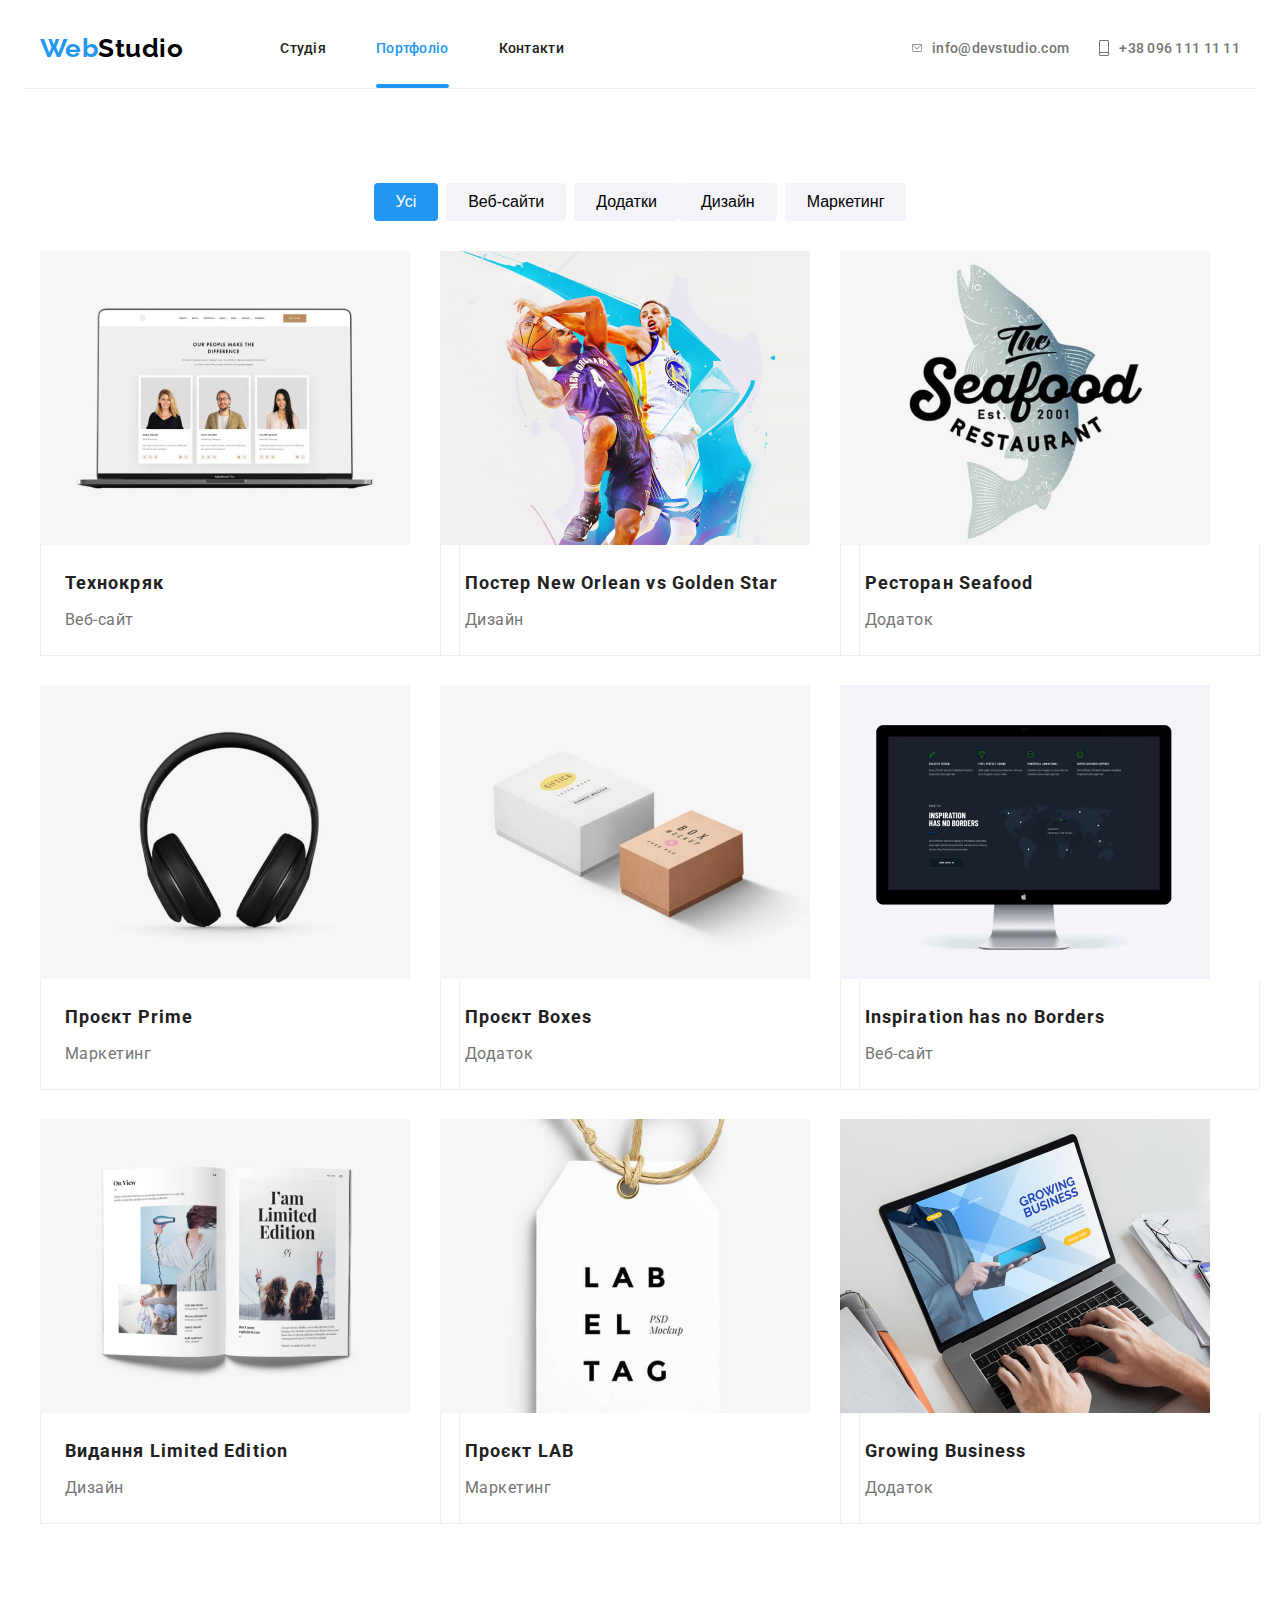
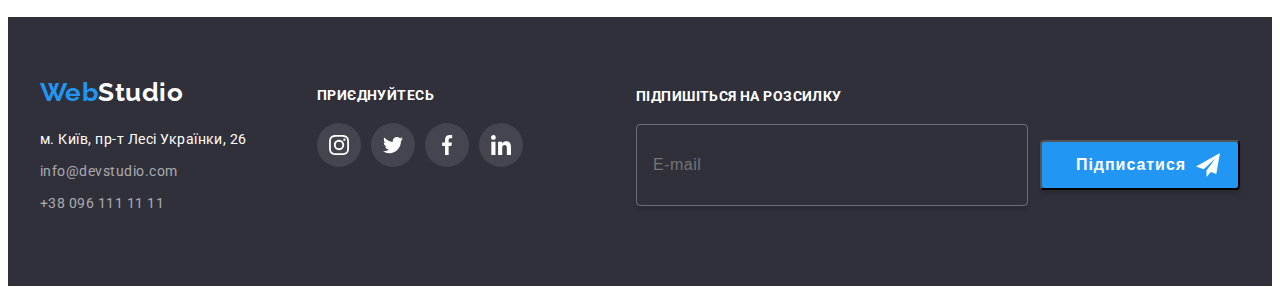
==== commit baa1694c: "помилки" ====
--- a/portfolio.html
+++ b/portfolio.html
@@ -96,7 +96,7 @@
           <!--mob menu  -->
           <ul class="menu__list">
             <li class="menu__title">
-              <a class="menu__link menu__focus" href="">Студія</a>
+              <a class="menu__link menu__focus" href="./index.html">Студія</a>
             </li>
             <li class="menu__title">
               <a class="menu__link menu__focus current" href="">Портфоліо</a>
@@ -172,7 +172,8 @@
                     </p>
                   </div>
                 </div>
-                <div class="proectuk">
+
+                <div class="proect">
                   <h2 class="proect-title">Технокряк</h2>
                   <p class="proect-txt">Веб-сайт</p>
                 </div>
@@ -197,6 +198,7 @@
                     </p>
                   </div>
                 </div>
+
                 <div class="proect">
                   <h2 class="proect-title">Постер New Orlean vs Golden Star</h2>
                   <p class="proect-txt">Дизайн</p>
--- a/css/main.min.css
+++ b/css/main.min.css
@@ -1 +1 @@
-:root{--main-font: "Roboto", sans-serif;--secondary-font: "Raleway", sans-serif;--primary-color: #212121;--accent-color: #2196f3;--white-col: #ffffff;--gray-col: #757575}body{font-family:var(--main-font);background-color:var(--white-col);letter-spacing:.03em}.container{padding-left:15px;padding-right:15px;margin-left:auto;margin-right:auto}@media screen and (min-width: 480px){.container{width:480px;padding-top:60px;padding-bottom:60px}}@media screen and (min-width: 768px){.container{width:768px;padding-top:60px;padding-bottom:60px}}@media screen and (min-width: 1200px){.container{width:1200px;padding-top:94px;padding-bottom:94px}}.header .container{border:1px solid #ececec}h1,h2,h3,h4,p{margin:0}img{display:block}ul{margin:0;padding:0;list-style:none}.header__logo{margin-right:90px;font-family:var(--secondary-font);font-weight:700;font-size:26px;color:var(--accent-color);text-decoration:none;outline:none}.header__logo-color{color:#000}.footer__logo{font-family:var(--secondary-font);font-weight:700;font-size:26px;color:var(--accent-color);text-decoration:none;outline:none}.footer__studio{color:var(--white-col)}.backdrop{position:fixed;z-index:1;top:0;left:0;width:100%;height:100%;background-color:rgba(0,0,0,.3);opacity:1;-webkit-transition:opacity 250ms cubic-bezier(0.4, 0, 0.2, 1),visibility 250ms cubic-bezier(0.4, 0, 0.2, 1);transition:opacity 250ms cubic-bezier(0.4, 0, 0.2, 1),visibility 250ms cubic-bezier(0.4, 0, 0.2, 1);overflow-y:scroll}.backdrop.is-hidden{opacity:0;visibility:hidden;pointer-events:none}.backdrop.is-hidden .modal-wrapper{-webkit-transform:translate(-50%, -50%) scale(0, 6);transform:translate(-50%, -50%) scale(0, 6)}.modal-wrapper{position:absolute;top:50%;left:50%;width:528px;height:581px;-webkit-transform:translate(-50%, -50%) scale(1);transform:translate(-50%, -50%) scale(1);-webkit-transition:-webkit-transform 250ms cubic-bezier(0.4, 0, 0.2, 1);transition:-webkit-transform 250ms cubic-bezier(0.4, 0, 0.2, 1);transition:transform 250ms cubic-bezier(0.4, 0, 0.2, 1);transition:transform 250ms cubic-bezier(0.4, 0, 0.2, 1), -webkit-transform 250ms cubic-bezier(0.4, 0, 0.2, 1);-webkit-box-shadow:0 2px 1px 0 rgba(0,0,0,.2),0 1px 1px 0 rgba(0,0,0,.14),0 1px 3px 0 rgba(0,0,0,.12);box-shadow:0 2px 1px 0 rgba(0,0,0,.2),0 1px 1px 0 rgba(0,0,0,.14),0 1px 3px 0 rgba(0,0,0,.12);background-color:var(--white-col);border-radius:4px;padding:40px}@media screen and (max-width: 1200px){.modal-wrapper{width:450px;height:609px}}.modal-btn{position:absolute;top:10px;right:10px;width:30px;height:30px;background-size:contain;background-origin:border-box;border-radius:50%;display:-webkit-box;display:-ms-flexbox;display:flex;-webkit-box-align:center;-ms-flex-align:center;align-items:center;-webkit-box-pack:center;-ms-flex-pack:center;justify-content:center;padding:0px;border-color:rgba(0,0,0,.1);background-color:var(--white-col);cursor:pointer;outline:rgba(0,0,0,0)}.modal-btn-icon{width:18px;height:18px;fill:#000;-webkit-transition:fill 250ms cubic-bezier(0.4, 0, 0.2, 1);transition:fill 250ms cubic-bezier(0.4, 0, 0.2, 1)}.modal-btn:hover .modal-btn-icon,.modal-btn:focus .modal-btn-icon{fill:var(--accent-color)}.modal-title{display:block;font-weight:700;font-size:20px;letter-spacing:.03em;text-align:center;color:#212121;margin-bottom:12px}.form-modal-group{position:relative;display:block;margin-bottom:10px}.form-modal-label{display:block;text-align:left;margin-bottom:4px;font-size:12px;letter-spacing:.01em;color:var(--gray-col)}.form-modal-input{border:1px solid rgba(33,33,33,.2);border-radius:4px;height:40px;width:100%;padding:5px 5px 5px 32px;-webkit-transition:border 250ms cubic-bezier(0.4, 0, 0.2, 1);transition:border 250ms cubic-bezier(0.4, 0, 0.2, 1)}.form-modal-input:focus,.form-modal-text:focus{border:solid 1px var(--accent-color);outline:none}.form-modal-input:hover,.form-modal-text:hover{border:1px solid var(--accent-color)}.form-modal-group:hover .form-modal-icon{fill:var(--accent-color)}.form-modal-input:focus+.form-modal-icon{fill:var(--accent-color)}.form-modal-text{display:block;width:100%;height:120px;border:1px solid rgba(33,33,33,.2);border-radius:1px;resize:none;padding:12px 16px 12px 16px;font-size:12px;letter-spacing:.01em;-webkit-transition:border 250ms cubic-bezier(0.4, 0, 0.2, 1);transition:border 250ms cubic-bezier(0.4, 0, 0.2, 1);outline:none}.form-modal-icon{position:absolute;left:12px;bottom:11px;-webkit-transition:fill 250ms cubic-bezier(0.4, 0, 0.2, 1);transition:fill 250ms cubic-bezier(0.4, 0, 0.2, 1)}.form-polisu-grup{display:-webkit-box;display:-ms-flexbox;display:flex;-webkit-box-align:center;-ms-flex-align:center;align-items:center;-webkit-box-pack:center;-ms-flex-pack:center;justify-content:center;margin-top:20px}.polise-private{font-size:14px;line-height:1.71429;letter-spacing:.03em;color:var(--gray-col);margin-left:9px}@media screen and (max-width: 1200px){.polise-private{font-size:12px}}.polise-private-contract{text-decoration:underline;-webkit-text-decoration-skip-ink:none;text-decoration-skip-ink:none;color:var(--accent-color)}.custom-checkbox{width:16px;height:15px;left:0px;display:-webkit-box;display:-ms-flexbox;display:flex;-webkit-box-align:center;-ms-flex-align:center;align-items:center;-webkit-box-pack:center;-ms-flex-pack:center;justify-content:center;border-radius:1px;border:1px solid var(--primary-color);-webkit-transition:border 250ms cubic-bezier(0.4, 0, 0.2, 1),background-color 250ms cubic-bezier(0.4, 0, 0.2, 1);transition:border 250ms cubic-bezier(0.4, 0, 0.2, 1),background-color 250ms cubic-bezier(0.4, 0, 0.2, 1)}.form-polisu-grup:hover .custom-checkbox{border:1px solid var(--accent-color)}.form-polisu-grup:focus-within .custom-checkbox{border:1px solid var(--accent-color)}.checkbox:checked+.custom-checkbox{background-color:var(--accent-color);background-size:contain;border-color:var(--accent-color);background-origin:border-box}.custom-checbocs-icon{opacity:0;-webkit-transition:opacity 250ms cubic-bezier(0.4, 0, 0.2, 1);transition:opacity 250ms cubic-bezier(0.4, 0, 0.2, 1)}.checkbox:checked+.custom-checkbox .custom-checbocs-icon{opacity:1}.visually-hidden{position:absolute;width:1px;height:1px;margin:-1px;border:0;padding:0;clip:rect(0 0 0 0);overflow:hidden}.send-btn{border-radius:4px;width:200px;height:50px;-webkit-box-shadow:0 4px 4px 0 rgba(0,0,0,.15);box-shadow:0 4px 4px 0 rgba(0,0,0,.15);background:var(--accent-color);font-weight:700;font-size:16px;line-height:1.875;letter-spacing:.06em;text-align:center;margin-top:30px;color:var(--white-col);cursor:pointer;border:rgba(0,0,0,0);-webkit-transition:background-color 250ms cubic-bezier(0.4, 0, 0.2, 1);transition:background-color 250ms cubic-bezier(0.4, 0, 0.2, 1)}.send-btn:hover,.send-btn:focus{background-color:#188ce8;outline:rgba(0,0,0,0)}.socials{display:-webkit-box;display:-ms-flexbox;display:flex;-webkit-box-pack:center;-ms-flex-pack:center;justify-content:center;-webkit-box-align:center;-ms-flex-align:center;align-items:center}.socials-link{display:-webkit-box;display:-ms-flexbox;display:flex;-webkit-box-align:center;-ms-flex-align:center;align-items:center;-webkit-box-pack:center;-ms-flex-pack:center;justify-content:center;width:44px;height:44px;background-color:var(--white-col);border-radius:50%;-webkit-transition:background-color 250ms cubic-bezier(0.4, 0, 0.2, 1);transition:background-color 250ms cubic-bezier(0.4, 0, 0.2, 1)}.socials-link:hover,.socials-link:focus{background-color:var(--accent-color);outline:none}.social-icon{fill:#afb1b8;-webkit-transition:fill 250ms cubic-bezier(0.4, 0, 0.2, 1);transition:fill 250ms cubic-bezier(0.4, 0, 0.2, 1)}.socials-link:hover .social-icon,.socials-link:focus .social-icon{fill:var(--white-col)}.socials-item:not(:last-child){margin-right:10px}.footikon{fill:var(--white-col)}@media screen and (min-width: 480px)and (max-width: 767px){.header .container{position:relative;padding-top:16px;padding-bottom:16px}.header__kontact-nav,.header__nav{display:none;-webkit-transition:display 1250ms cubic-bezier(0.4, 0, 0.2, 1);transition:display 1250ms cubic-bezier(0.4, 0, 0.2, 1)}.header__main-nav{display:-webkit-box;display:-ms-flexbox;display:flex;-webkit-box-pack:justify;-ms-flex-pack:justify;justify-content:space-between;-webkit-box-align:center;-ms-flex-align:center;align-items:center}.menu__mob{position:fixed;z-index:1;top:0;width:100vw;height:100vh;padding:10px 15px 48px 40px;display:-webkit-box;display:-ms-flexbox;display:flex;-webkit-box-orient:vertical;-webkit-box-direction:normal;-ms-flex-direction:column;flex-direction:column;-webkit-box-pack:justify;-ms-flex-pack:justify;justify-content:space-between;-webkit-box-shadow:0 1px 3px 0 rgba(0,0,0,.16),0 2px 4px 0 rgba(0,0,0,.08),0 4px 8px 0 rgba(0,0,0,.04);box-shadow:0 1px 3px 0 rgba(0,0,0,.16),0 2px 4px 0 rgba(0,0,0,.08),0 4px 8px 0 rgba(0,0,0,.04);background:#fff;-webkit-transition:opacity 250ms cubic-bezier(0.4, 0, 0.2, 1),visibility 250ms cubic-bezier(0.4, 0, 0.2, 1);transition:opacity 250ms cubic-bezier(0.4, 0, 0.2, 1),visibility 250ms cubic-bezier(0.4, 0, 0.2, 1);opacity:1}.menu__mob.is-hidden{opacity:0;visibility:hidden;pointer-events:none}.menu__close,.menu__open{display:block;margin-left:auto;border:none;background-color:rgba(0,0,0,0);-webkit-transition:fill 250ms cubic-bezier(0.4, 0, 0.2, 1);transition:fill 250ms cubic-bezier(0.4, 0, 0.2, 1)}.menu__open:hover,.menu__open:focus{fill:#2196f3;outline:rgba(0,0,0,0)}.menu__close:hover,.menu__close:focus{fill:#2196f3;outline:rgba(0,0,0,0)}.menu__link{font-weight:500;font-size:40px;letter-spacing:.02em;text-decoration:none;color:#212121}.menu__title:not(:last-child){margin-bottom:35px}.menu__contakt{margin-top:32px}.menu__tel{font-weight:500;font-size:34px;letter-spacing:.02em;color:#757575;text-decoration:none;margin:0px}.menu__mail{font-weight:500;font-size:24px;letter-spacing:.02em;text-decoration:none;color:#757575;margin:0px}.menu__conteiner-social{display:-webkit-box;display:-ms-flexbox;display:flex;margin-top:64px}.menu-social{font-weight:500;font-size:18px;line-height:1.22222;letter-spacing:.02em;color:#2196f3}.menu-social:not(:last-child){margin-right:20px}.modal-wrapper{width:450px;height:609px}}@media screen and (min-width: 768px){.menu__close,.menu__open,.menu__mob{display:none}.header .container{padding-top:0px;padding-bottom:0px;display:-webkit-box;display:-ms-flexbox;display:flex;-webkit-box-align:center;-ms-flex-align:center;align-items:center;-webkit-box-pack:justify;-ms-flex-pack:justify;justify-content:space-between}.header__logo{margin-right:97px}.header__main-nav{display:-webkit-box;display:-ms-flexbox;display:flex;-webkit-box-align:center;-ms-flex-align:center;align-items:center}.header__nav{display:-webkit-box;display:-ms-flexbox;display:flex;-webkit-box-align:center;-ms-flex-align:center;align-items:center}.header__link{display:-webkit-box;display:-ms-flexbox;display:flex;position:relative;text-decoration:none;outline:rgba(0,0,0,0);padding-top:26px;padding-bottom:26px;margin:0px;font-weight:500;font-size:14px;letter-spacing:.02em;color:#212121;-webkit-transition:color 250ms cubic-bezier(0.4, 0, 0.2, 1);transition:color 250ms cubic-bezier(0.4, 0, 0.2, 1)}.header__kontact-nav{margin-left:auto}.header__kontact{display:-webkit-box;display:-ms-flexbox;display:flex;position:relative;text-decoration:none;outline:rgba(0,0,0,0);padding-top:26px;padding-bottom:26px;margin:0px;padding:0px;margin:0px;font-weight:500;font-size:12px;letter-spacing:.02em;color:#757575}.header__item{margin-top:10px}.header__item-nav{margin-right:50px;padding:0px}.header__item-nav:last-child{margin-right:0px}.header__icon{display:block;width:10px;height:16px;margin-right:8px;padding:0px;fill:currentColor}}@media screen and (min-width: 1200px){.heder__container{display:-webkit-box;display:-ms-flexbox;display:flex;-webkit-box-align:center;-ms-flex-align:center;align-items:center}.header__main-nav{display:-webkit-box;display:-ms-flexbox;display:flex;-webkit-box-align:center;-ms-flex-align:center;align-items:center}.header__nav{display:-webkit-box;display:-ms-flexbox;display:flex;-webkit-box-align:center;-ms-flex-align:center;align-items:center}.header__item-nav{margin-right:50px}.header__item:last-child{margin-right:0px}.header__kontact-nav{margin-left:auto;display:-webkit-box;display:-ms-flexbox;display:flex;-webkit-box-align:center;-ms-flex-align:center;align-items:center}.header__item{margin-top:0px;margin-left:30px}.header__kontact{display:-webkit-box;display:-ms-flexbox;display:flex;-webkit-box-align:center;-ms-flex-align:center;align-items:center;padding-top:32px;padding-bottom:32px;font-weight:500;font-size:14px;letter-spacing:.02em;text-decoration:none;color:#757575;-webkit-transition:color 250ms cubic-bezier(0.4, 0, 0.2, 1);transition:color 250ms cubic-bezier(0.4, 0, 0.2, 1);outline:rgba(0,0,0,0)}.header__icon{width:10px;height:16px;margin-right:10px;fill:currentColor}.header__link{display:-webkit-box;display:-ms-flexbox;display:flex;-webkit-box-align:center;-ms-flex-align:center;align-items:center;font-weight:500;font-size:14px;letter-spacing:.02em;color:#212121;-webkit-transition:color 250ms cubic-bezier(0.4, 0, 0.2, 1);transition:color 250ms cubic-bezier(0.4, 0, 0.2, 1);position:relative;text-decoration:none;outline:none;padding-top:32px;padding-bottom:32px}}.header__link::after{content:"";display:block;width:100%;height:4px;position:absolute;left:0px;bottom:0px;border-radius:2px}.header__kontact:hover,.header__kontact:focus{color:var(--accent-color)}.header__link:hover,.header__link:focus{color:var(--accent-color)}.header__link.current::after{background-color:var(--accent-color)}.header__link.current{color:var(--accent-color)}.menu__link.current{color:var(--accent-color)}.menu__focus:hover,.menu__focus:focus{color:var(--accent-color)}.header__button:focus{fill:#2196f3;outline:rgba(0,0,0,0)}@media screen and (min-width: 480px){.hero .container{width:100%;height:400px;padding-top:118px;padding-bottom:118px;text-align:center;min-width:480px;margin-left:auto;margin-right:auto;background-image:-webkit-gradient(linear, left top, left bottom, from(rgba(5, 6, 15, 0.4)), to(rgba(5, 6, 15, 0.4))),url(../images/hero-mob.png);background-image:linear-gradient(rgba(5, 6, 15, 0.4), rgba(5, 6, 15, 0.4)),url(../images/hero-mob.png);background-size:cover}}@media screen and (min-width: 480px)and (min-device-pixel-ratio: 2),screen and (min-width: 480px)and (-webkit-min-device-pixel-ratio: 2),screen and (min-width: 480px)and (min-resolution: 192dpi),screen and (min-width: 480px)and (min-resolution: 2dppx){.hero .container .hero .container{background-image:-webkit-gradient(linear, left top, left bottom, from(rgba(5, 6, 15, 0.4)), to(rgba(5, 6, 15, 0.4))),url(../images/hero-mob-img@2x.png);background-image:linear-gradient(rgba(5, 6, 15, 0.4), rgba(5, 6, 15, 0.4)),url(../images/hero-mob-img@2x.png)}}@media screen and (min-width: 480px){.hero__title{font-weight:900;font-size:26px;line-height:1.61538;letter-spacing:.06em;text-transform:uppercase;text-align:center;margin-bottom:30px;margin-left:auto;margin-right:auto;color:#fff;width:360px}.hero__main-btn{padding:10px 24px}}@media screen and (min-width: 768px){.hero .container{width:100%;height:400px;background-image:-webkit-gradient(linear, left top, left bottom, from(rgba(5, 6, 15, 0.4)), to(rgba(5, 6, 15, 0.4))),url(../images/hero-tabl.jpg);background-image:linear-gradient(rgba(5, 6, 15, 0.4), rgba(5, 6, 15, 0.4)),url(../images/hero-tabl.jpg);background-size:cover}}@media screen and (min-width: 768px)and (min-device-pixel-ratio: 2),screen and (min-width: 768px)and (-webkit-min-device-pixel-ratio: 2),screen and (min-width: 768px)and (min-resolution: 192dpi),screen and (min-width: 768px)and (min-resolution: 2dppx){.hero .container .hero .container{background-image:url(../images/hero-tabl@2x.jpg),-webkit-gradient(linear, left top, left bottom, from(rgba(5, 6, 15, 0.4)), to(rgba(5, 6, 15, 0.4)));background-image:url(../images/hero-tabl@2x.jpg),linear-gradient(rgba(5, 6, 15, 0.4), rgba(5, 6, 15, 0.4))}}@media screen and (min-width: 768px){.hero__title{font-weight:900;font-size:26px;line-height:1.61538;letter-spacing:.06em;text-transform:uppercase;margin-bottom:30px;width:360px;margin-left:auto;margin-right:auto;color:var(--white-col)}}@media screen and (min-width: 1200px){.hero .container{width:1600px;height:600px;background-repeat:no-repeat;background-position:center;background-size:contain;text-align:center;padding-top:200px;padding-bottom:200px;margin-left:auto;margin-right:auto;background-image:-webkit-gradient(linear, left top, left bottom, from(rgba(5, 6, 15, 0.4)), to(rgba(5, 6, 15, 0.4))),url(../images/hero-desktop.jpg);background-image:linear-gradient(rgba(5, 6, 15, 0.4), rgba(5, 6, 15, 0.4)),url(../images/hero-desktop.jpg)}}@media screen and (min-width: 1200px)and (min-device-pixel-ratio: 2),screen and (min-width: 1200px)and (-webkit-min-device-pixel-ratio: 2),screen and (min-width: 1200px)and (min-resolution: 192dpi),screen and (min-width: 1200px)and (min-resolution: 2dppx){.hero .container{width:1600px;height:600px;background-repeat:no-repeat;background-position:center;background-size:contain;text-align:center;padding-top:200px;padding-bottom:200px;margin-left:auto;margin-right:auto;background-image:-webkit-gradient(linear, left top, left bottom, from(rgba(5, 6, 15, 0.4)), to(rgba(5, 6, 15, 0.4))),url(../images/hero-desktop@2x.jpg);background-image:linear-gradient(rgba(5, 6, 15, 0.4), rgba(5, 6, 15, 0.4)),url(../images/hero-desktop@2x.jpg)}}@media screen and (min-width: 1200px){.hero__title{font-weight:900;font-size:44px;line-height:1.36364;letter-spacing:.06em;text-transform:uppercase;margin-bottom:30px;width:626px;margin-left:auto;margin-right:auto;color:var(--white-col)}}.hero__main-btn{border-radius:4px;padding:10px 32px;font-weight:700;font-size:16px;line-height:1.875;letter-spacing:.06em;color:var(--white-col);background-color:var(--accent-color);cursor:pointer;-webkit-transition:background-color 250ms cubic-bezier(0.4, 0, 0.2, 1);transition:background-color 250ms cubic-bezier(0.4, 0, 0.2, 1)}.hero__main-btn:hover,.hero__main-btn:focus{background-color:#188ce8}@media screen and (min-width: 480px){.features__list .features__icon{width:450px;height:120px}}@media screen and (min-width: 768px){.features__list{display:-webkit-box;display:-ms-flexbox;display:flex;-ms-flex-wrap:wrap;flex-wrap:wrap;margin:-15px}.features__list .features__icon{width:354px;height:120px}}@media screen and (min-width: 1200px){.features .container{padding-top:94px;padding-bottom:1px}.features .container .features__icon{width:270px;height:120px}}@media screen and (min-width: 768px){.features__post{width:calc((100% - 60px)/2);margin:15px}}@media screen and (min-width: 1200px){.features__post{width:calc((100% - 120px)/4);margin:15px}}@media screen and (max-width: 767px){.features__post:not(:last-child){margin-bottom:30px}}.features__title{margin-top:0px;margin-bottom:10px;font-weight:700;font-size:14px;text-transform:uppercase;text-align:center;color:#212121}@media screen and (min-width: 768px){.features__title{text-align:left}}.features__text{font-size:14px;line-height:1.71429;color:var(--gray-col)}.features__icon{display:-webkit-box;display:-ms-flexbox;display:flex;-webkit-box-pack:center;-ms-flex-pack:center;justify-content:center;-webkit-box-align:center;-ms-flex-align:center;align-items:center;background:#f5f4fa;border-radius:4px;margin-bottom:30px}.features__icon-images{width:70px;height:70px;margin:0px}@media screen and (max-width: 1200px){.works{display:none}}.ourwork{display:-webkit-box;display:-ms-flexbox;display:flex;list-style:none}.works .section-heading{font-weight:700;font-size:36px;text-align:center;margin-bottom:50px}.img{position:relative;margin-right:30px}.img-text{width:370px;height:70px;left:0px;bottom:0px;position:absolute;display:-webkit-box;display:-ms-flexbox;display:flex;-webkit-box-align:center;-ms-flex-align:center;align-items:center;-webkit-box-pack:center;-ms-flex-pack:center;justify-content:center;text-transform:uppercase;padding:0px;margin:0px;font-weight:700;font-size:14px;letter-spacing:.03em;color:var(--white-col);background:rgba(47,48,58,.8)}.team{background:#f5f4fa}@media screen and (min-width: 768px){.our-team{display:-webkit-box;display:-ms-flexbox;display:flex;-ms-flex-wrap:wrap;flex-wrap:wrap;margin:-15px}}.img-team{-webkit-box-shadow:0 2px 1px 0 rgba(0,0,0,.2),0 1px 1px 0 rgba(0,0,0,.14),0 1px 3px 0 rgba(0,0,0,.12);box-shadow:0 2px 1px 0 rgba(0,0,0,.2),0 1px 1px 0 rgba(0,0,0,.14),0 1px 3px 0 rgba(0,0,0,.12);background:var(--white-col)}@media screen and (min-width: 480px){.img-team .our-foto{width:450px}}@media screen and (min-width: 768px){.img-team{width:calc((100% - 60px)/2);margin:15px}.img-team .our-foto{width:354px}}@media screen and (min-width: 1200px){.img-team{width:calc((100% - 120px)/4);margin:15px}.img-team .our-foto{width:270px}}@media screen and (max-width: 767px){.img-team:not(:last-child){margin-bottom:30px}}.section-headline{font-weight:700;font-size:36px;text-align:center;margin-bottom:50px}.name{margin-bottom:10px;font-weight:500;font-size:16px;text-align:center}.work{font-size:16px;color:var(--gray-col);text-align:center;margin-bottom:16px}.name-work{padding-top:30px;padding-bottom:30px}@media screen and (min-width: 480px){.client{display:-webkit-box;display:-ms-flexbox;display:flex;-ms-flex-wrap:wrap;flex-wrap:wrap;margin:-15px}}@media screen and (min-width: 480px){.client-item{width:calc((100% - 60px)/2);margin:15px}.client-item .client-link{width:210px}}@media screen and (min-width: 768px){.client-item{width:calc((100% - 90px)/3);margin:15px}.client-item .client-link{width:226px}}@media screen and (min-width: 1200px){.client-item{width:calc((100% - 180px)/6);margin:15px}.client-item .client-link{width:170px}}.client-link{display:-webkit-box;display:-ms-flexbox;display:flex;-webkit-box-align:center;-ms-flex-align:center;align-items:center;-webkit-box-pack:center;-ms-flex-pack:center;justify-content:center;border:1px solid #afb1b8;border-radius:4px;width:170px;height:92px;-webkit-transition:border 250ms cubic-bezier(0.4, 0, 0.2, 1);transition:border 250ms cubic-bezier(0.4, 0, 0.2, 1)}.client-link:hover,.client-link:focus{border-color:var(--accent-color);outline:none}.client-link:hover .client-icon,.client-link:focus .client-icon{fill:var(--accent-color)}.client-icon{fill:#afb1b8;-webkit-transition:fill 250ms cubic-bezier(0.4, 0, 0.2, 1);transition:fill 250ms cubic-bezier(0.4, 0, 0.2, 1)}.footer__main{background:#2f303a}@media screen and (min-width: 480px){.footer__container{display:block;text-align:center}.footer__logo{display:block;margin-bottom:20px}.fut__mail{margin-top:8px;margin-bottom:8px}.footer__address,.footer-icon{margin-bottom:60px}.form-footer-email{margin-bottom:20px;width:450px}.form-fild{display:block}.footer-btn-form{margin:auto}}@media screen and (min-width: 768px){.buter{display:-webkit-box;display:-ms-flexbox;display:flex}.footer__item,.footer-icon{margin-left:auto;margin-right:auto}.form-fild{display:block}.footer-btn-form{display:-webkit-box;display:-ms-flexbox;display:flex;margin:auto}}@media screen and (min-width: 1200px){.footer__container{padding-top:60px;padding-bottom:60px;display:-webkit-box;display:-ms-flexbox;display:flex;-webkit-box-align:baseline;-ms-flex-align:baseline;align-items:baseline;text-align:left}.buter{display:-webkit-box;display:-ms-flexbox;display:flex}.footer__address{margin:0px}.form-futer-box{display:block;margin-left:auto}.footer-icon{display:block;margin-left:70px;margin-top:10px;margin-bottom:0px}.form-fild{display:-webkit-box;display:-ms-flexbox;display:flex;-webkit-box-align:baseline;-ms-flex-align:baseline;align-items:baseline;margin:0px}.form-footer-email{width:358px;margin-right:12px}.footer-btn-form{margin:0px}}.fut__adres{font-style:normal;font-size:14px;line-height:1.71429;color:var(--white-col)}.futer{font-family:var(--main-font);font-style:normal;font-size:14px;line-height:1.71429;color:rgba(255,255,255,.6);-webkit-transition:color 250ms cubic-bezier(0.4, 0, 0.2, 1);transition:color 250ms cubic-bezier(0.4, 0, 0.2, 1);text-decoration:none}.futer:hover,.futer:focus{color:var(--white-col);outline:none}.footer-social{font-weight:700;font-size:14px;letter-spacing:.03em;text-transform:uppercase;color:var(--white-col);margin-bottom:20px}.socials-link{background-color:rgba(255,255,255,.1)}.form-footer-email{border:1px solid rgba(255,255,255,.3);border-radius:4px;height:50px;-webkit-box-shadow:0 4px 4px 0 rgba(0,0,0,.15);box-shadow:0 4px 4px 0 rgba(0,0,0,.15);background:rgba(33,150,243,0);padding:15px 16px;font-size:16px;line-height:1.25;letter-spacing:.03em;color:rgba(255,255,255,.6);outline:rgba(0,0,0,0)}.footer-btn-form{display:-webkit-box;display:-ms-flexbox;display:flex;text-align:center;-webkit-box-align:center;-ms-flex-align:center;align-items:center;border-radius:4px;width:200px;height:50px;-webkit-box-shadow:0 4px 4px 0 rgba(0,0,0,.15);box-shadow:0 4px 4px 0 rgba(0,0,0,.15);background-color:var(--accent-color);color:var(--white-col);cursor:pointer;font-weight:700;font-size:16px;line-height:1.875;letter-spacing:.06em;-webkit-transition:background-color 250ms cubic-bezier(0.4, 0, 0.2, 1);transition:background-color 250ms cubic-bezier(0.4, 0, 0.2, 1)}.footer-btn-form:hover,.footer-btn-form:focus{background-color:#188ce8;outline:rgba(0,0,0,0)}.sing-up{margin-left:28px;margin-right:10px}.portfolio{padding-top:0px;padding-bottom:0px}@media screen and (min-width: 480px)and (max-width: 767px){.btn-projects{display:-webkit-box;display:-ms-flexbox;display:flex;-webkit-box-orient:vertical;-webkit-box-direction:normal;-ms-flex-direction:column;flex-direction:column;-webkit-box-align:start;-ms-flex-align:start;align-items:flex-start;margin-bottom:40px}.box-btn:not(:last-child){margin-bottom:15px}.project-img{width:450px;height:294px}.proect,.proectuk{padding:20px 24px 20px 24px}}@media screen and (min-width: 768px){.btn-projects{display:-webkit-box;display:-ms-flexbox;display:flex;-webkit-box-align:center;-ms-flex-align:center;align-items:center;-webkit-box-pack:center;-ms-flex-pack:center;justify-content:center;margin-bottom:50px;list-style:none}.projects{display:-webkit-box;display:-ms-flexbox;display:flex}.project-img{width:354px;height:294px}.btn-projects{margin-bottom:30px}.proect{width:354px;padding:20px 24px 20px 24px}.proectuk{padding:20px 24px 56px 24px}}@media screen and (min-width: 1200px){.proect,.proectuk{width:370px;padding:20px 24px 20px 24px}.item{width:370px;height:404px}}.box-btn{display:-webkit-box;display:-ms-flexbox;display:flex}.btn-nav{font-weight:500;font-size:16px;line-height:1.625;color:var(--white-col);background-color:var(--accent-color);cursor:pointer;padding:6px 22px;border-radius:4px;border:none;outline:var(--accent-color);-webkit-transition:-webkit-box-shadow 250ms cubic-bezier(0.4, 0, 0.2, 1);transition:-webkit-box-shadow 250ms cubic-bezier(0.4, 0, 0.2, 1);transition:box-shadow 250ms cubic-bezier(0.4, 0, 0.2, 1);transition:box-shadow 250ms cubic-bezier(0.4, 0, 0.2, 1), -webkit-box-shadow 250ms cubic-bezier(0.4, 0, 0.2, 1)}.btn-nav:hover{-webkit-box-shadow:0 2px 2px 0 rgba(0,0,0,.12),0 1px 2px 0 rgba(0,0,0,.08),0 3px 1px 0 rgba(0,0,0,.1);box-shadow:0 2px 2px 0 rgba(0,0,0,.12),0 1px 2px 0 rgba(0,0,0,.08),0 3px 1px 0 rgba(0,0,0,.1)}.btn{font-weight:500;font-size:16px;line-height:1.625;cursor:pointer;padding:6px 22px;border-radius:4px;border:none;background-color:#f5f4fa;-webkit-transition:background-color 250ms cubic-bezier(0.4, 0, 0.2, 1),color 250ms cubic-bezier(0.4, 0, 0.2, 1),-webkit-box-shadow 250ms cubic-bezier(0.4, 0, 0.2, 1);transition:background-color 250ms cubic-bezier(0.4, 0, 0.2, 1),color 250ms cubic-bezier(0.4, 0, 0.2, 1),-webkit-box-shadow 250ms cubic-bezier(0.4, 0, 0.2, 1);transition:background-color 250ms cubic-bezier(0.4, 0, 0.2, 1),color 250ms cubic-bezier(0.4, 0, 0.2, 1),box-shadow 250ms cubic-bezier(0.4, 0, 0.2, 1);transition:background-color 250ms cubic-bezier(0.4, 0, 0.2, 1),color 250ms cubic-bezier(0.4, 0, 0.2, 1),box-shadow 250ms cubic-bezier(0.4, 0, 0.2, 1),-webkit-box-shadow 250ms cubic-bezier(0.4, 0, 0.2, 1)}.btn:hover,.btn:focus{color:var(--white-col);background-color:var(--accent-color);-webkit-box-shadow:0 2px 2px 0 rgba(0,0,0,.12),0 1px 2px 0 rgba(0,0,0,.08),0 3px 1px 0 rgba(0,0,0,.1);box-shadow:0 2px 2px 0 rgba(0,0,0,.12),0 1px 2px 0 rgba(0,0,0,.08),0 3px 1px 0 rgba(0,0,0,.1);outline:rgba(0,0,0,0)}.item-btn{margin-right:8px}.item-btn:last-child{margin-right:0px}.projects{display:-webkit-box;display:-ms-flexbox;display:flex;-ms-flex-wrap:wrap;flex-wrap:wrap;gap:30px}.proect,.proectuk{border-right:1px solid #eee;border-bottom:1px solid #eee;border-left:1px solid #eee}.proect-title,.proectuk-title{margin-bottom:4px;font-weight:700;font-size:18px;line-height:2;letter-spacing:.06em;color:var(--primary-color)}.proect-txt,.proectuk-txt{font-size:16px;line-height:1.875;letter-spacing:.03em;color:var(--gray-col)}.project{display:inline-block;text-decoration:none;outline:rgba(0,0,0,0);-webkit-transition:-webkit-box-shadow 250ms cubic-bezier(0.4, 0, 0.2, 1);transition:-webkit-box-shadow 250ms cubic-bezier(0.4, 0, 0.2, 1);transition:box-shadow 250ms cubic-bezier(0.4, 0, 0.2, 1);transition:box-shadow 250ms cubic-bezier(0.4, 0, 0.2, 1), -webkit-box-shadow 250ms cubic-bezier(0.4, 0, 0.2, 1)}.project:hover,.project:focus{-webkit-box-shadow:1px 4px 6px 0 rgba(0,0,0,.16),0 4px 4px 0 rgba(0,0,0,.06),0 1px 1px 0 rgba(0,0,0,.12);box-shadow:1px 4px 6px 0 rgba(0,0,0,.16),0 4px 4px 0 rgba(0,0,0,.06),0 1px 1px 0 rgba(0,0,0,.12)}.overlu{position:relative;overflow:hidden}.overlu-color{position:absolute;display:-webkit-box;display:-ms-flexbox;display:flex;-webkit-box-pack:center;-ms-flex-pack:center;justify-content:center;-webkit-box-align:center;-ms-flex-align:center;align-items:center;top:0;left:0;width:100%;height:100%;background:rgba(33,150,243,.9);-webkit-transform:translateY(100%);transform:translateY(100%);-webkit-transition:-webkit-transform 250ms cubic-bezier(0.4, 0, 0.2, 1);transition:-webkit-transform 250ms cubic-bezier(0.4, 0, 0.2, 1);transition:transform 250ms cubic-bezier(0.4, 0, 0.2, 1);transition:transform 250ms cubic-bezier(0.4, 0, 0.2, 1), -webkit-transform 250ms cubic-bezier(0.4, 0, 0.2, 1)}.overlu-text{font-size:18px;line-height:1.55556;letter-spacing:.03em;color:var(--white-col);width:322px;height:168px}.project:hover .overlu-color,.project:focus .overlu-color{-webkit-transform:translateY(0%);transform:translateY(0%)}/*# sourceMappingURL=main.min.css.map */+:root{--main-font: "Roboto", sans-serif;--secondary-font: "Raleway", sans-serif;--primary-color: #212121;--accent-color: #2196f3;--white-col: #ffffff;--gray-col: #757575}body{font-family:var(--main-font);background-color:var(--white-col);letter-spacing:.03em}.container{padding-left:15px;padding-right:15px;margin-left:auto;margin-right:auto}@media screen and (min-width: 480px){.container{width:480px;padding-top:60px;padding-bottom:60px}}@media screen and (min-width: 768px){.container{width:768px;padding-top:60px;padding-bottom:60px}}@media screen and (min-width: 1200px){.container{width:1200px;padding-top:94px;padding-bottom:94px}}.header .container{border-bottom:1px solid #ececec}h1,h2,h3,h4,p{margin:0}img{display:block}ul{margin:0;padding:0;list-style:none}.header__logo{margin-right:90px;font-family:var(--secondary-font);font-weight:700;font-size:26px;color:var(--accent-color);text-decoration:none;outline:none}.header__logo-color{color:#000}.footer__logo{font-family:var(--secondary-font);font-weight:700;font-size:26px;color:var(--accent-color);text-decoration:none;outline:none}.footer__studio{color:var(--white-col)}.backdrop{position:fixed;z-index:1;top:0;left:0;width:100%;height:100%;background-color:rgba(0,0,0,.3);opacity:1;-webkit-transition:opacity 250ms cubic-bezier(0.4, 0, 0.2, 1),visibility 250ms cubic-bezier(0.4, 0, 0.2, 1);transition:opacity 250ms cubic-bezier(0.4, 0, 0.2, 1),visibility 250ms cubic-bezier(0.4, 0, 0.2, 1);overflow-y:scroll}.backdrop.is-hidden{opacity:0;visibility:hidden;pointer-events:none}.backdrop.is-hidden .modal-wrapper{-webkit-transform:translate(-50%, -50%) scale(0, 6);transform:translate(-50%, -50%) scale(0, 6)}.modal-wrapper{position:absolute;top:50%;left:50%;width:528px;height:581px;-webkit-transform:translate(-50%, -50%) scale(1);transform:translate(-50%, -50%) scale(1);-webkit-transition:-webkit-transform 250ms cubic-bezier(0.4, 0, 0.2, 1);transition:-webkit-transform 250ms cubic-bezier(0.4, 0, 0.2, 1);transition:transform 250ms cubic-bezier(0.4, 0, 0.2, 1);transition:transform 250ms cubic-bezier(0.4, 0, 0.2, 1), -webkit-transform 250ms cubic-bezier(0.4, 0, 0.2, 1);-webkit-box-shadow:0 2px 1px 0 rgba(0,0,0,.2),0 1px 1px 0 rgba(0,0,0,.14),0 1px 3px 0 rgba(0,0,0,.12);box-shadow:0 2px 1px 0 rgba(0,0,0,.2),0 1px 1px 0 rgba(0,0,0,.14),0 1px 3px 0 rgba(0,0,0,.12);background-color:var(--white-col);border-radius:4px;padding:40px}@media screen and (max-width: 1200px){.modal-wrapper{width:450px;height:609px}}.modal-btn{position:absolute;top:10px;right:10px;width:30px;height:30px;background-size:contain;background-origin:border-box;border-radius:50%;display:-webkit-box;display:-ms-flexbox;display:flex;-webkit-box-align:center;-ms-flex-align:center;align-items:center;-webkit-box-pack:center;-ms-flex-pack:center;justify-content:center;padding:0px;border-color:rgba(0,0,0,.1);background-color:var(--white-col);cursor:pointer;outline:rgba(0,0,0,0)}.modal-btn-icon{width:18px;height:18px;fill:#000;-webkit-transition:fill 250ms cubic-bezier(0.4, 0, 0.2, 1);transition:fill 250ms cubic-bezier(0.4, 0, 0.2, 1)}.modal-btn:hover .modal-btn-icon,.modal-btn:focus .modal-btn-icon{fill:var(--accent-color)}.modal-title{display:block;font-weight:700;font-size:20px;letter-spacing:.03em;text-align:center;color:#212121;margin-bottom:12px}.form-modal-group{position:relative;display:block;margin-bottom:10px}.form-modal-label{display:block;text-align:left;margin-bottom:4px;font-size:12px;letter-spacing:.01em;color:var(--gray-col)}.form-modal-input{border:1px solid rgba(33,33,33,.2);border-radius:4px;height:40px;width:100%;padding:5px 5px 5px 32px;-webkit-transition:border 250ms cubic-bezier(0.4, 0, 0.2, 1);transition:border 250ms cubic-bezier(0.4, 0, 0.2, 1)}.form-modal-input:focus,.form-modal-text:focus{border:solid 1px var(--accent-color);outline:none}.form-modal-input:hover,.form-modal-text:hover{border:1px solid var(--accent-color)}.form-modal-group:hover .form-modal-icon{fill:var(--accent-color)}.form-modal-input:focus+.form-modal-icon{fill:var(--accent-color)}.form-modal-text{display:block;width:100%;height:120px;border:1px solid rgba(33,33,33,.2);border-radius:1px;resize:none;padding:12px 16px 12px 16px;font-size:12px;letter-spacing:.01em;-webkit-transition:border 250ms cubic-bezier(0.4, 0, 0.2, 1);transition:border 250ms cubic-bezier(0.4, 0, 0.2, 1);outline:none}.form-modal-icon{position:absolute;left:12px;bottom:11px;-webkit-transition:fill 250ms cubic-bezier(0.4, 0, 0.2, 1);transition:fill 250ms cubic-bezier(0.4, 0, 0.2, 1)}.form-polisu-grup{display:-webkit-box;display:-ms-flexbox;display:flex;-webkit-box-align:center;-ms-flex-align:center;align-items:center;-webkit-box-pack:center;-ms-flex-pack:center;justify-content:center;margin-top:20px}.polise-private{font-size:14px;line-height:1.71429;letter-spacing:.03em;color:var(--gray-col);margin-left:9px}@media screen and (max-width: 1200px){.polise-private{font-size:12px}}.polise-private-contract{text-decoration:underline;-webkit-text-decoration-skip-ink:none;text-decoration-skip-ink:none;color:var(--accent-color)}.custom-checkbox{width:16px;height:15px;left:0px;display:-webkit-box;display:-ms-flexbox;display:flex;-webkit-box-align:center;-ms-flex-align:center;align-items:center;-webkit-box-pack:center;-ms-flex-pack:center;justify-content:center;border-radius:1px;border:1px solid var(--primary-color);-webkit-transition:border 250ms cubic-bezier(0.4, 0, 0.2, 1),background-color 250ms cubic-bezier(0.4, 0, 0.2, 1);transition:border 250ms cubic-bezier(0.4, 0, 0.2, 1),background-color 250ms cubic-bezier(0.4, 0, 0.2, 1)}.form-polisu-grup:hover .custom-checkbox{border:1px solid var(--accent-color)}.form-polisu-grup:focus-within .custom-checkbox{border:1px solid var(--accent-color)}.checkbox:checked+.custom-checkbox{background-color:var(--accent-color);background-size:contain;border-color:var(--accent-color);background-origin:border-box}.custom-checbocs-icon{opacity:0;-webkit-transition:opacity 250ms cubic-bezier(0.4, 0, 0.2, 1);transition:opacity 250ms cubic-bezier(0.4, 0, 0.2, 1)}.checkbox:checked+.custom-checkbox .custom-checbocs-icon{opacity:1}.visually-hidden{position:absolute;width:1px;height:1px;margin:-1px;border:0;padding:0;clip:rect(0 0 0 0);overflow:hidden}.send-btn{border-radius:4px;width:200px;height:50px;-webkit-box-shadow:0 4px 4px 0 rgba(0,0,0,.15);box-shadow:0 4px 4px 0 rgba(0,0,0,.15);background:var(--accent-color);font-weight:700;font-size:16px;line-height:1.875;letter-spacing:.06em;text-align:center;margin-top:30px;color:var(--white-col);cursor:pointer;border:rgba(0,0,0,0);-webkit-transition:background-color 250ms cubic-bezier(0.4, 0, 0.2, 1);transition:background-color 250ms cubic-bezier(0.4, 0, 0.2, 1)}.send-btn:hover,.send-btn:focus{background-color:#188ce8;outline:rgba(0,0,0,0)}.socials{display:-webkit-box;display:-ms-flexbox;display:flex;-webkit-box-pack:center;-ms-flex-pack:center;justify-content:center;-webkit-box-align:center;-ms-flex-align:center;align-items:center}.socials-link{display:-webkit-box;display:-ms-flexbox;display:flex;-webkit-box-align:center;-ms-flex-align:center;align-items:center;-webkit-box-pack:center;-ms-flex-pack:center;justify-content:center;width:44px;height:44px;background-color:var(--white-col);border-radius:50%;-webkit-transition:background-color 250ms cubic-bezier(0.4, 0, 0.2, 1);transition:background-color 250ms cubic-bezier(0.4, 0, 0.2, 1)}.socials-link:hover,.socials-link:focus{background-color:var(--accent-color);outline:none}.social-icon{fill:#afb1b8;-webkit-transition:fill 250ms cubic-bezier(0.4, 0, 0.2, 1);transition:fill 250ms cubic-bezier(0.4, 0, 0.2, 1)}.socials-link:hover .social-icon,.socials-link:focus .social-icon{fill:var(--white-col)}.socials-item:not(:last-child){margin-right:10px}.footikon{fill:var(--white-col)}@media screen and (min-width: 480px)and (max-width: 767px){.header .container{position:relative;padding-top:16px;padding-bottom:16px}.header__kontact-nav,.header__nav{display:none;-webkit-transition:display 1250ms cubic-bezier(0.4, 0, 0.2, 1);transition:display 1250ms cubic-bezier(0.4, 0, 0.2, 1)}.header__main-nav{display:-webkit-box;display:-ms-flexbox;display:flex;-webkit-box-pack:justify;-ms-flex-pack:justify;justify-content:space-between;-webkit-box-align:center;-ms-flex-align:center;align-items:center}.menu__mob{position:fixed;z-index:1;top:0;width:100vw;height:100vh;padding:10px 15px 48px 40px;display:-webkit-box;display:-ms-flexbox;display:flex;-webkit-box-orient:vertical;-webkit-box-direction:normal;-ms-flex-direction:column;flex-direction:column;-webkit-box-pack:justify;-ms-flex-pack:justify;justify-content:space-between;-webkit-box-shadow:0 1px 3px 0 rgba(0,0,0,.16),0 2px 4px 0 rgba(0,0,0,.08),0 4px 8px 0 rgba(0,0,0,.04);box-shadow:0 1px 3px 0 rgba(0,0,0,.16),0 2px 4px 0 rgba(0,0,0,.08),0 4px 8px 0 rgba(0,0,0,.04);background:#fff;-webkit-transition:opacity 250ms cubic-bezier(0.4, 0, 0.2, 1),visibility 250ms cubic-bezier(0.4, 0, 0.2, 1);transition:opacity 250ms cubic-bezier(0.4, 0, 0.2, 1),visibility 250ms cubic-bezier(0.4, 0, 0.2, 1);opacity:1}.menu__mob.is-hidden{opacity:0;visibility:hidden;pointer-events:none}.menu__close,.menu__open{display:block;margin-left:auto;border:none;background-color:rgba(0,0,0,0);-webkit-transition:fill 250ms cubic-bezier(0.4, 0, 0.2, 1);transition:fill 250ms cubic-bezier(0.4, 0, 0.2, 1)}.menu__open:hover,.menu__open:focus{fill:#2196f3;outline:rgba(0,0,0,0)}.menu__close:hover,.menu__close:focus{fill:#2196f3;outline:rgba(0,0,0,0)}.menu__link{font-weight:500;font-size:40px;letter-spacing:.02em;text-decoration:none;color:#212121;-webkit-transition:color 250ms cubic-bezier(0.4, 0, 0.2, 1);transition:color 250ms cubic-bezier(0.4, 0, 0.2, 1)}.menu__title:not(:last-child){margin-bottom:35px}.menu__contakt{margin-top:32px}.menu__tel{font-weight:500;font-size:34px;letter-spacing:.02em;color:#757575;text-decoration:none;margin:0px;-webkit-transition:color 250ms cubic-bezier(0.4, 0, 0.2, 1);transition:color 250ms cubic-bezier(0.4, 0, 0.2, 1)}.menu__mail{font-weight:500;font-size:24px;letter-spacing:.02em;text-decoration:none;color:#757575;margin:0px;-webkit-transition:color 250ms cubic-bezier(0.4, 0, 0.2, 1);transition:color 250ms cubic-bezier(0.4, 0, 0.2, 1)}.menu__conteiner-social{display:-webkit-box;display:-ms-flexbox;display:flex;margin-top:64px}.menu-social{font-weight:500;font-size:18px;line-height:1.22222;letter-spacing:.02em;color:#2196f3}.menu-social:not(:last-child){margin-right:20px}.modal-wrapper{width:450px;height:609px}}@media screen and (min-width: 768px){.menu__close,.menu__open,.menu__mob{display:none}.header .container{padding-top:0px;padding-bottom:0px;display:-webkit-box;display:-ms-flexbox;display:flex;-webkit-box-align:center;-ms-flex-align:center;align-items:center;-webkit-box-pack:justify;-ms-flex-pack:justify;justify-content:space-between}.header__logo{margin-right:97px}.header__main-nav{display:-webkit-box;display:-ms-flexbox;display:flex;-webkit-box-align:center;-ms-flex-align:center;align-items:center}.header__nav{display:-webkit-box;display:-ms-flexbox;display:flex;-webkit-box-align:center;-ms-flex-align:center;align-items:center}.header__link{display:-webkit-box;display:-ms-flexbox;display:flex;position:relative;text-decoration:none;outline:rgba(0,0,0,0);padding-top:26px;padding-bottom:26px;margin:0px;font-weight:500;font-size:14px;letter-spacing:.02em;color:#212121;-webkit-transition:color 250ms cubic-bezier(0.4, 0, 0.2, 1);transition:color 250ms cubic-bezier(0.4, 0, 0.2, 1)}.header__kontact-nav{margin-left:auto}.header__kontact{display:-webkit-box;display:-ms-flexbox;display:flex;position:relative;text-decoration:none;outline:rgba(0,0,0,0);padding-top:26px;padding-bottom:26px;margin:0px;padding:0px;margin:0px;font-weight:500;font-size:12px;letter-spacing:.02em;color:#757575}.header__item{margin-top:10px}.header__item-nav{margin-right:50px;padding:0px}.header__item-nav:last-child{margin-right:0px}.header__icon{display:block;width:10px;height:16px;margin-right:8px;padding:0px;fill:currentColor}}@media screen and (min-width: 1200px){.heder__container{display:-webkit-box;display:-ms-flexbox;display:flex;-webkit-box-align:center;-ms-flex-align:center;align-items:center}.header__main-nav{display:-webkit-box;display:-ms-flexbox;display:flex;-webkit-box-align:center;-ms-flex-align:center;align-items:center}.header__nav{display:-webkit-box;display:-ms-flexbox;display:flex;-webkit-box-align:center;-ms-flex-align:center;align-items:center}.header__item-nav{margin-right:50px}.header__item:last-child{margin-right:0px}.header__kontact-nav{margin-left:auto;display:-webkit-box;display:-ms-flexbox;display:flex;-webkit-box-align:center;-ms-flex-align:center;align-items:center}.header__item{margin-top:0px;margin-left:30px}.header__kontact{display:-webkit-box;display:-ms-flexbox;display:flex;-webkit-box-align:center;-ms-flex-align:center;align-items:center;padding-top:32px;padding-bottom:32px;font-weight:500;font-size:14px;letter-spacing:.02em;text-decoration:none;color:#757575;-webkit-transition:color 250ms cubic-bezier(0.4, 0, 0.2, 1);transition:color 250ms cubic-bezier(0.4, 0, 0.2, 1);outline:rgba(0,0,0,0)}.header__icon{width:10px;height:16px;margin-right:10px;fill:currentColor}.header__link{display:-webkit-box;display:-ms-flexbox;display:flex;-webkit-box-align:center;-ms-flex-align:center;align-items:center;font-weight:500;font-size:14px;letter-spacing:.02em;color:#212121;-webkit-transition:color 250ms cubic-bezier(0.4, 0, 0.2, 1);transition:color 250ms cubic-bezier(0.4, 0, 0.2, 1);position:relative;text-decoration:none;outline:none;padding-top:32px;padding-bottom:32px}}.header__link::after{content:"";display:block;width:100%;height:4px;position:absolute;left:0px;bottom:0px;border-radius:2px}.header__kontact:hover,.header__kontact:focus{color:var(--accent-color)}.header__link:hover,.header__link:focus{color:var(--accent-color)}.header__link.current::after{background-color:var(--accent-color)}.header__link.current{color:var(--accent-color)}.menu__link.current{color:var(--accent-color)}.menu__focus:hover,.menu__focus:focus{color:var(--accent-color);outline:rgba(0,0,0,0)}.header__button:focus{fill:#2196f3;outline:rgba(0,0,0,0)}@media screen and (min-width: 480px){.hero .container{width:100%;height:400px;padding-top:118px;padding-bottom:118px;text-align:center;min-width:480px;margin-left:auto;margin-right:auto;background-image:-webkit-gradient(linear, left top, left bottom, from(rgba(5, 6, 15, 0.4)), to(rgba(5, 6, 15, 0.4))),url(../images/hero-mob.png);background-image:linear-gradient(rgba(5, 6, 15, 0.4), rgba(5, 6, 15, 0.4)),url(../images/hero-mob.png);background-size:cover}}@media screen and (min-width: 480px)and (min-device-pixel-ratio: 2),screen and (min-width: 480px)and (-webkit-min-device-pixel-ratio: 2),screen and (min-width: 480px)and (min-resolution: 192dpi),screen and (min-width: 480px)and (min-resolution: 2dppx){.hero .container .hero .container{background-image:-webkit-gradient(linear, left top, left bottom, from(rgba(5, 6, 15, 0.4)), to(rgba(5, 6, 15, 0.4))),url(../images/hero-mob-img@2x.png);background-image:linear-gradient(rgba(5, 6, 15, 0.4), rgba(5, 6, 15, 0.4)),url(../images/hero-mob-img@2x.png)}}@media screen and (min-width: 480px){.hero__title{font-weight:900;font-size:26px;line-height:1.61538;letter-spacing:.06em;text-transform:uppercase;text-align:center;margin-bottom:30px;margin-left:auto;margin-right:auto;color:#fff;width:360px}.hero__main-btn{padding:10px 24px}}@media screen and (min-width: 768px){.hero .container{width:100%;height:400px;background-image:-webkit-gradient(linear, left top, left bottom, from(rgba(5, 6, 15, 0.4)), to(rgba(5, 6, 15, 0.4))),url(../images/hero-tabl.jpg);background-image:linear-gradient(rgba(5, 6, 15, 0.4), rgba(5, 6, 15, 0.4)),url(../images/hero-tabl.jpg);background-size:cover}}@media screen and (min-width: 768px)and (min-device-pixel-ratio: 2),screen and (min-width: 768px)and (-webkit-min-device-pixel-ratio: 2),screen and (min-width: 768px)and (min-resolution: 192dpi),screen and (min-width: 768px)and (min-resolution: 2dppx){.hero .container .hero .container{background-image:url(../images/hero-tabl@2x.jpg),-webkit-gradient(linear, left top, left bottom, from(rgba(5, 6, 15, 0.4)), to(rgba(5, 6, 15, 0.4)));background-image:url(../images/hero-tabl@2x.jpg),linear-gradient(rgba(5, 6, 15, 0.4), rgba(5, 6, 15, 0.4))}}@media screen and (min-width: 768px){.hero__title{font-weight:900;font-size:26px;line-height:1.61538;letter-spacing:.06em;text-transform:uppercase;margin-bottom:30px;width:360px;margin-left:auto;margin-right:auto;color:var(--white-col)}}@media screen and (min-width: 1200px){.hero .container{width:1600px;height:600px;background-repeat:no-repeat;background-position:center;background-size:contain;text-align:center;padding-top:200px;padding-bottom:200px;margin-left:auto;margin-right:auto;background-image:-webkit-gradient(linear, left top, left bottom, from(rgba(5, 6, 15, 0.4)), to(rgba(5, 6, 15, 0.4))),url(../images/hero-desktop.jpg);background-image:linear-gradient(rgba(5, 6, 15, 0.4), rgba(5, 6, 15, 0.4)),url(../images/hero-desktop.jpg)}}@media screen and (min-width: 1200px)and (min-device-pixel-ratio: 2),screen and (min-width: 1200px)and (-webkit-min-device-pixel-ratio: 2),screen and (min-width: 1200px)and (min-resolution: 192dpi),screen and (min-width: 1200px)and (min-resolution: 2dppx){.hero .container{width:1600px;height:600px;background-repeat:no-repeat;background-position:center;background-size:contain;text-align:center;padding-top:200px;padding-bottom:200px;margin-left:auto;margin-right:auto;background-image:-webkit-gradient(linear, left top, left bottom, from(rgba(5, 6, 15, 0.4)), to(rgba(5, 6, 15, 0.4))),url(../images/hero-desktop@2x.jpg);background-image:linear-gradient(rgba(5, 6, 15, 0.4), rgba(5, 6, 15, 0.4)),url(../images/hero-desktop@2x.jpg)}}@media screen and (min-width: 1200px){.hero__title{font-weight:900;font-size:44px;line-height:1.36364;letter-spacing:.06em;text-transform:uppercase;margin-bottom:30px;width:626px;margin-left:auto;margin-right:auto;color:var(--white-col)}}.hero__main-btn{border-radius:4px;padding:10px 32px;font-weight:700;font-size:16px;line-height:1.875;letter-spacing:.06em;color:var(--white-col);background-color:var(--accent-color);cursor:pointer;-webkit-transition:background-color 250ms cubic-bezier(0.4, 0, 0.2, 1);transition:background-color 250ms cubic-bezier(0.4, 0, 0.2, 1)}.hero__main-btn:hover,.hero__main-btn:focus{background-color:#188ce8}@media screen and (min-width: 480px){.features__list .features__icon{width:450px;height:120px}}@media screen and (min-width: 768px){.features__list{display:-webkit-box;display:-ms-flexbox;display:flex;-ms-flex-wrap:wrap;flex-wrap:wrap;margin:-15px}.features__list .features__icon{width:354px;height:120px}}@media screen and (min-width: 1200px){.features .container{padding-top:94px;padding-bottom:1px}.features .container .features__icon{width:270px;height:120px}}@media screen and (min-width: 768px){.features__post{width:calc((100% - 60px)/2);margin:15px}}@media screen and (min-width: 1200px){.features__post{width:calc((100% - 120px)/4);margin:15px}}@media screen and (max-width: 767px){.features__post:not(:last-child){margin-bottom:30px}}.features__title{margin-top:0px;margin-bottom:10px;font-weight:700;font-size:14px;text-transform:uppercase;text-align:center;color:#212121}@media screen and (min-width: 768px){.features__title{text-align:left}}.features__text{font-size:14px;line-height:1.71429;color:var(--gray-col)}.features__icon{display:-webkit-box;display:-ms-flexbox;display:flex;-webkit-box-pack:center;-ms-flex-pack:center;justify-content:center;-webkit-box-align:center;-ms-flex-align:center;align-items:center;background:#f5f4fa;border-radius:4px;margin-bottom:30px}.features__icon-images{width:70px;height:70px;margin:0px}@media screen and (max-width: 1200px){.works{display:none}}.ourwork{display:-webkit-box;display:-ms-flexbox;display:flex;list-style:none}.works .section-heading{font-weight:700;font-size:36px;text-align:center;margin-bottom:50px}.img{position:relative;margin-right:30px}.img-text{width:370px;height:70px;left:0px;bottom:0px;position:absolute;display:-webkit-box;display:-ms-flexbox;display:flex;-webkit-box-align:center;-ms-flex-align:center;align-items:center;-webkit-box-pack:center;-ms-flex-pack:center;justify-content:center;text-transform:uppercase;padding:0px;margin:0px;font-weight:700;font-size:14px;letter-spacing:.03em;color:var(--white-col);background:rgba(47,48,58,.8)}.team{background:#f5f4fa}@media screen and (min-width: 768px){.our-team{display:-webkit-box;display:-ms-flexbox;display:flex;-ms-flex-wrap:wrap;flex-wrap:wrap;margin:-15px}}.img-team{-webkit-box-shadow:0 2px 1px 0 rgba(0,0,0,.2),0 1px 1px 0 rgba(0,0,0,.14),0 1px 3px 0 rgba(0,0,0,.12);box-shadow:0 2px 1px 0 rgba(0,0,0,.2),0 1px 1px 0 rgba(0,0,0,.14),0 1px 3px 0 rgba(0,0,0,.12);background:var(--white-col)}@media screen and (min-width: 480px){.img-team .our-foto{width:450px}}@media screen and (min-width: 768px){.img-team{width:calc((100% - 60px)/2);margin:15px}.img-team .our-foto{width:354px}}@media screen and (min-width: 1200px){.img-team{width:calc((100% - 120px)/4);margin:15px}.img-team .our-foto{width:270px}}@media screen and (max-width: 767px){.img-team:not(:last-child){margin-bottom:30px}}.section-headline{font-weight:700;font-size:36px;text-align:center;margin-bottom:50px}.name{margin-bottom:10px;font-weight:500;font-size:16px;text-align:center}.work{font-size:16px;color:var(--gray-col);text-align:center;margin-bottom:16px}.name-work{padding-top:30px;padding-bottom:30px}@media screen and (min-width: 480px){.client{display:-webkit-box;display:-ms-flexbox;display:flex;-ms-flex-wrap:wrap;flex-wrap:wrap;margin:-15px}}@media screen and (min-width: 480px){.client-item{width:calc((100% - 60px)/2);margin:15px}.client-item .client-link{width:210px}}@media screen and (min-width: 768px){.client-item{width:calc((100% - 90px)/3);margin:15px}.client-item .client-link{width:226px}}@media screen and (min-width: 1200px){.client-item{width:calc((100% - 180px)/6);margin:15px}.client-item .client-link{width:170px}}.client-link{display:-webkit-box;display:-ms-flexbox;display:flex;-webkit-box-align:center;-ms-flex-align:center;align-items:center;-webkit-box-pack:center;-ms-flex-pack:center;justify-content:center;border:1px solid #afb1b8;border-radius:4px;width:170px;height:92px;-webkit-transition:border 250ms cubic-bezier(0.4, 0, 0.2, 1);transition:border 250ms cubic-bezier(0.4, 0, 0.2, 1)}.client-link:hover,.client-link:focus{border-color:var(--accent-color);outline:none}.client-link:hover .client-icon,.client-link:focus .client-icon{fill:var(--accent-color)}.client-icon{fill:#afb1b8;-webkit-transition:fill 250ms cubic-bezier(0.4, 0, 0.2, 1);transition:fill 250ms cubic-bezier(0.4, 0, 0.2, 1)}.footer__main{background:#2f303a}@media screen and (min-width: 480px){.footer__container{display:block;text-align:center}.footer__logo{display:block;margin-bottom:20px}.fut__mail{margin-top:8px;margin-bottom:8px}.footer__address,.footer-icon{margin-bottom:60px}.form-footer-email{margin-bottom:20px;width:450px}.form-fild{display:block}.footer-btn-form{margin:auto}}@media screen and (min-width: 768px){.buter{display:-webkit-box;display:-ms-flexbox;display:flex}.footer__item,.footer-icon{margin-left:auto;margin-right:auto}.form-fild{display:block}.footer-btn-form{display:-webkit-box;display:-ms-flexbox;display:flex;margin:auto}}@media screen and (min-width: 1200px){.footer__container{padding-top:60px;padding-bottom:60px;display:-webkit-box;display:-ms-flexbox;display:flex;-webkit-box-align:baseline;-ms-flex-align:baseline;align-items:baseline;text-align:left}.buter{display:-webkit-box;display:-ms-flexbox;display:flex}.footer__address{margin:0px}.form-futer-box{display:block;margin-left:auto}.footer-icon{display:block;margin-left:70px;margin-top:10px;margin-bottom:0px}.form-fild{display:-webkit-box;display:-ms-flexbox;display:flex;-webkit-box-align:baseline;-ms-flex-align:baseline;align-items:baseline;margin:0px}.form-footer-email{width:358px;margin-right:12px}.footer-btn-form{margin:0px}}.fut__adres{font-style:normal;font-size:14px;line-height:1.71429;color:var(--white-col)}.futer{font-family:var(--main-font);font-style:normal;font-size:14px;line-height:1.71429;color:rgba(255,255,255,.6);-webkit-transition:color 250ms cubic-bezier(0.4, 0, 0.2, 1);transition:color 250ms cubic-bezier(0.4, 0, 0.2, 1);text-decoration:none}.futer:hover,.futer:focus{color:var(--white-col);outline:none}.footer-social{font-weight:700;font-size:14px;letter-spacing:.03em;text-transform:uppercase;color:var(--white-col);margin-bottom:20px}.socials-link{background-color:rgba(255,255,255,.1)}.form-footer-email{border:1px solid rgba(255,255,255,.3);border-radius:4px;height:50px;-webkit-box-shadow:0 4px 4px 0 rgba(0,0,0,.15);box-shadow:0 4px 4px 0 rgba(0,0,0,.15);background:rgba(33,150,243,0);padding:15px 16px;font-size:16px;line-height:1.25;letter-spacing:.03em;color:rgba(255,255,255,.6);outline:rgba(0,0,0,0)}.footer-btn-form{display:-webkit-box;display:-ms-flexbox;display:flex;text-align:center;-webkit-box-align:center;-ms-flex-align:center;align-items:center;border-radius:4px;width:200px;height:50px;-webkit-box-shadow:0 4px 4px 0 rgba(0,0,0,.15);box-shadow:0 4px 4px 0 rgba(0,0,0,.15);background-color:var(--accent-color);color:var(--white-col);cursor:pointer;font-weight:700;font-size:16px;line-height:1.875;letter-spacing:.06em;-webkit-transition:background-color 250ms cubic-bezier(0.4, 0, 0.2, 1);transition:background-color 250ms cubic-bezier(0.4, 0, 0.2, 1)}.footer-btn-form:hover,.footer-btn-form:focus{background-color:#188ce8;outline:rgba(0,0,0,0)}.sing-up{margin-left:28px;margin-right:10px}.portfolio{padding-top:0px;padding-bottom:0px}@media screen and (min-width: 480px)and (max-width: 767px){.btn-projects{display:-webkit-box;display:-ms-flexbox;display:flex;-webkit-box-orient:vertical;-webkit-box-direction:normal;-ms-flex-direction:column;flex-direction:column;-webkit-box-align:start;-ms-flex-align:start;align-items:flex-start;margin-bottom:40px}.box-btn:not(:last-child){margin-bottom:15px}.project-img{display:block;width:450px;height:294px}.proect,.proectuk{padding:20px 24px 20px 24px}}@media screen and (min-width: 768px){.btn-projects{display:-webkit-box;display:-ms-flexbox;display:flex;-webkit-box-align:center;-ms-flex-align:center;align-items:center;-webkit-box-pack:center;-ms-flex-pack:center;justify-content:center;margin-bottom:30px;list-style:none}.projects{display:-webkit-box;display:-ms-flexbox;display:flex}.project-img{display:block;width:354px;height:294px}.proect{-webkit-box-flex:1;-ms-flex-positive:1;flex-grow:1;width:354px;padding:20px 24px 20px 24px}.item{display:-webkit-box;display:-ms-flexbox;display:flex;-webkit-box-orient:vertical;-webkit-box-direction:normal;-ms-flex-direction:column;flex-direction:column}}@media screen and (min-width: 1200px){.proect,.proectuk{width:370px;padding:20px 24px 20px 24px}.item{width:370px;height:404px}.project-img{width:370px;display:block}}.box-btn{display:-webkit-box;display:-ms-flexbox;display:flex}.btn-nav{font-weight:500;font-size:16px;line-height:1.625;color:var(--white-col);background-color:var(--accent-color);cursor:pointer;padding:6px 22px;border-radius:4px;border:none;outline:var(--accent-color);-webkit-transition:-webkit-box-shadow 250ms cubic-bezier(0.4, 0, 0.2, 1);transition:-webkit-box-shadow 250ms cubic-bezier(0.4, 0, 0.2, 1);transition:box-shadow 250ms cubic-bezier(0.4, 0, 0.2, 1);transition:box-shadow 250ms cubic-bezier(0.4, 0, 0.2, 1), -webkit-box-shadow 250ms cubic-bezier(0.4, 0, 0.2, 1)}.btn-nav:hover{-webkit-box-shadow:0 2px 2px 0 rgba(0,0,0,.12),0 1px 2px 0 rgba(0,0,0,.08),0 3px 1px 0 rgba(0,0,0,.1);box-shadow:0 2px 2px 0 rgba(0,0,0,.12),0 1px 2px 0 rgba(0,0,0,.08),0 3px 1px 0 rgba(0,0,0,.1)}.btn{font-weight:500;font-size:16px;line-height:1.625;cursor:pointer;padding:6px 22px;border-radius:4px;border:none;background-color:#f5f4fa;-webkit-transition:background-color 250ms cubic-bezier(0.4, 0, 0.2, 1),color 250ms cubic-bezier(0.4, 0, 0.2, 1),-webkit-box-shadow 250ms cubic-bezier(0.4, 0, 0.2, 1);transition:background-color 250ms cubic-bezier(0.4, 0, 0.2, 1),color 250ms cubic-bezier(0.4, 0, 0.2, 1),-webkit-box-shadow 250ms cubic-bezier(0.4, 0, 0.2, 1);transition:background-color 250ms cubic-bezier(0.4, 0, 0.2, 1),color 250ms cubic-bezier(0.4, 0, 0.2, 1),box-shadow 250ms cubic-bezier(0.4, 0, 0.2, 1);transition:background-color 250ms cubic-bezier(0.4, 0, 0.2, 1),color 250ms cubic-bezier(0.4, 0, 0.2, 1),box-shadow 250ms cubic-bezier(0.4, 0, 0.2, 1),-webkit-box-shadow 250ms cubic-bezier(0.4, 0, 0.2, 1)}.btn:hover,.btn:focus{color:var(--white-col);background-color:var(--accent-color);-webkit-box-shadow:0 2px 2px 0 rgba(0,0,0,.12),0 1px 2px 0 rgba(0,0,0,.08),0 3px 1px 0 rgba(0,0,0,.1);box-shadow:0 2px 2px 0 rgba(0,0,0,.12),0 1px 2px 0 rgba(0,0,0,.08),0 3px 1px 0 rgba(0,0,0,.1);outline:rgba(0,0,0,0)}.item-btn{margin-right:8px}.item-btn:last-child{margin-right:0px}.projects{display:-webkit-box;display:-ms-flexbox;display:flex;-ms-flex-wrap:wrap;flex-wrap:wrap;gap:30px}.proect,.proectuk{border-right:1px solid #eee;border-bottom:1px solid #eee;border-left:1px solid #eee}.proect-title,.proectuk-title{margin-bottom:4px;font-weight:700;font-size:18px;line-height:2;letter-spacing:.06em;color:var(--primary-color)}.proect-txt,.proectuk-txt{font-size:16px;line-height:1.875;letter-spacing:.03em;color:var(--gray-col)}.project{text-decoration:none;outline:rgba(0,0,0,0);-webkit-transition:-webkit-box-shadow 250ms cubic-bezier(0.4, 0, 0.2, 1);transition:-webkit-box-shadow 250ms cubic-bezier(0.4, 0, 0.2, 1);transition:box-shadow 250ms cubic-bezier(0.4, 0, 0.2, 1);transition:box-shadow 250ms cubic-bezier(0.4, 0, 0.2, 1), -webkit-box-shadow 250ms cubic-bezier(0.4, 0, 0.2, 1)}.project:hover,.project:focus{-webkit-box-shadow:1px 4px 6px 0 rgba(0,0,0,.16),0 4px 4px 0 rgba(0,0,0,.06),0 1px 1px 0 rgba(0,0,0,.12);box-shadow:1px 4px 6px 0 rgba(0,0,0,.16),0 4px 4px 0 rgba(0,0,0,.06),0 1px 1px 0 rgba(0,0,0,.12)}.overlu{position:relative;overflow:hidden}.overlu-color{position:absolute;display:-webkit-box;display:-ms-flexbox;display:flex;-webkit-box-pack:center;-ms-flex-pack:center;justify-content:center;-webkit-box-align:center;-ms-flex-align:center;align-items:center;top:0px;left:0;width:100%;height:100%;background:rgba(33,150,243,.9);-webkit-transform:translateY(100%);transform:translateY(100%);-webkit-transition:-webkit-transform 250ms cubic-bezier(0.4, 0, 0.2, 1);transition:-webkit-transform 250ms cubic-bezier(0.4, 0, 0.2, 1);transition:transform 250ms cubic-bezier(0.4, 0, 0.2, 1);transition:transform 250ms cubic-bezier(0.4, 0, 0.2, 1), -webkit-transform 250ms cubic-bezier(0.4, 0, 0.2, 1)}.overlu-text{font-size:18px;line-height:1.55556;letter-spacing:.03em;color:var(--white-col);width:322px;height:168px}.project:hover .overlu-color,.project:focus .overlu-color{-webkit-transform:translateY(0%);transform:translateY(0%)}/*# sourceMappingURL=main.min.css.map */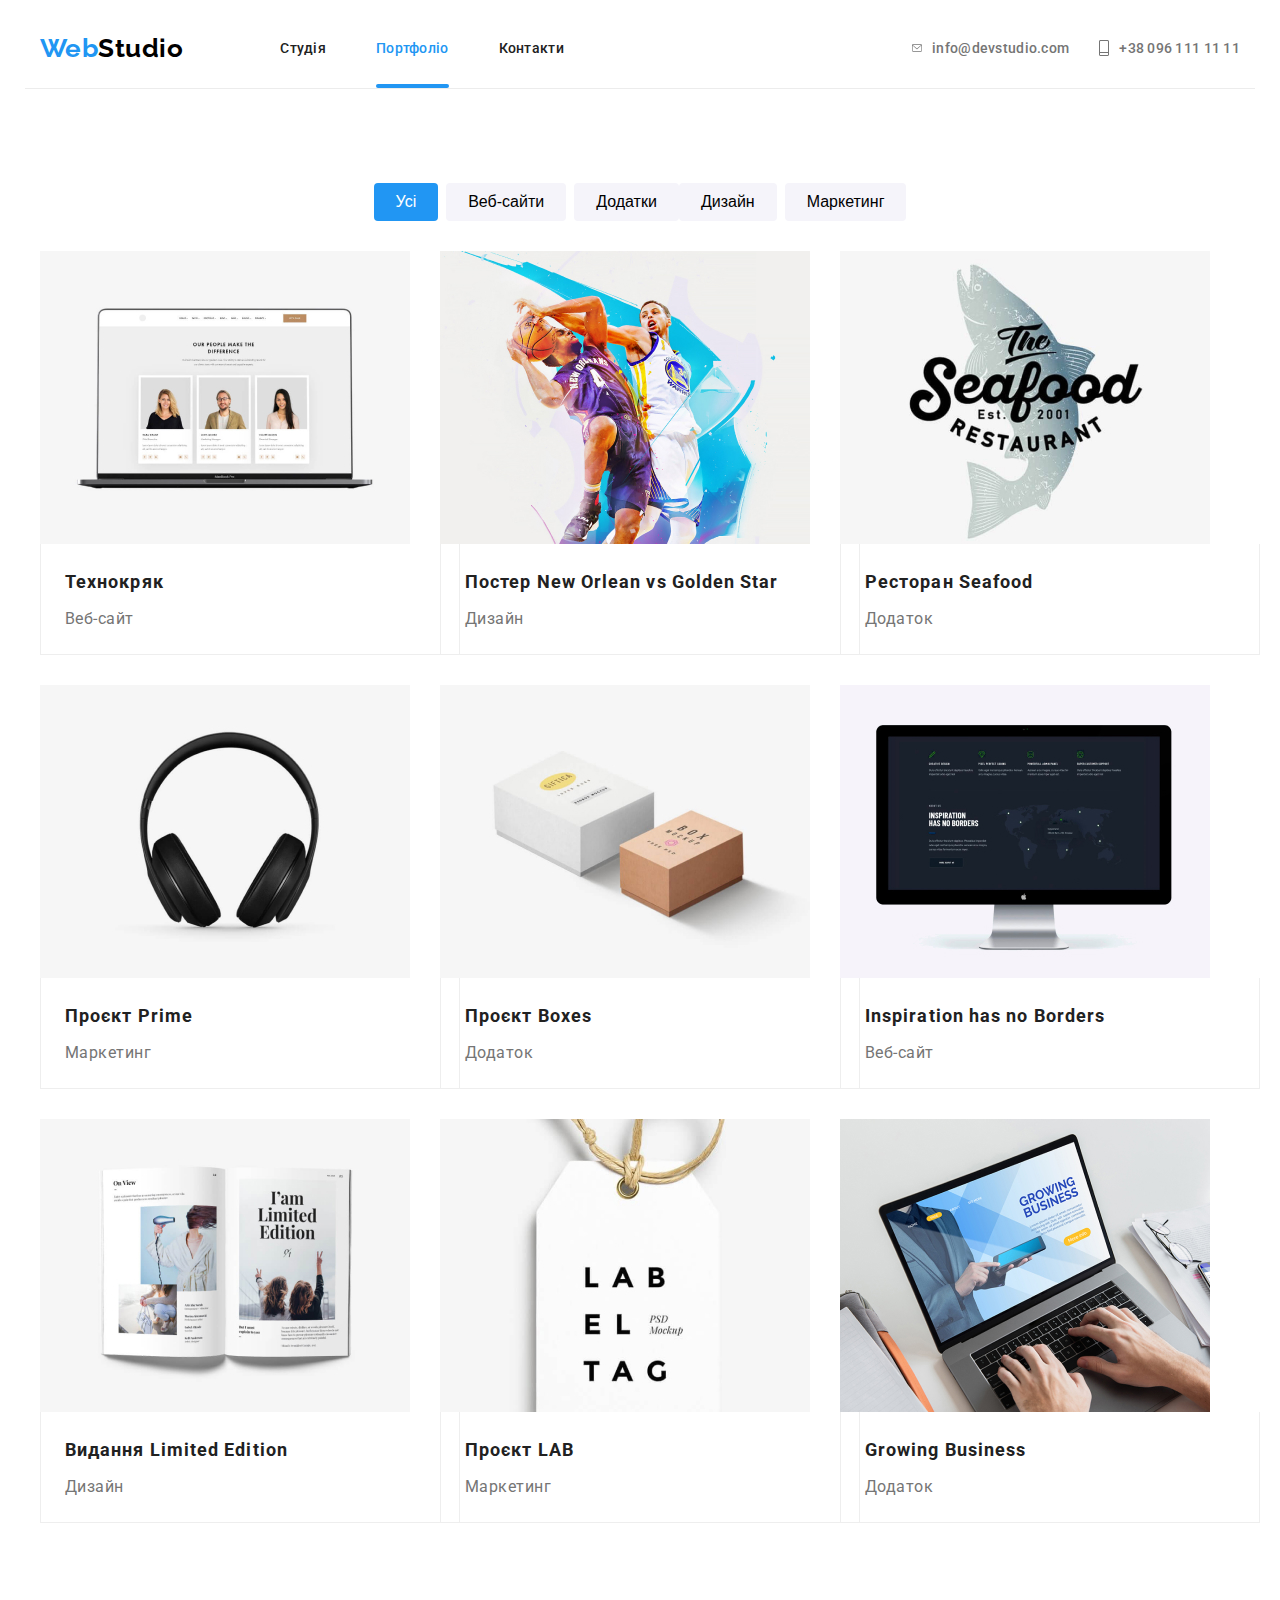
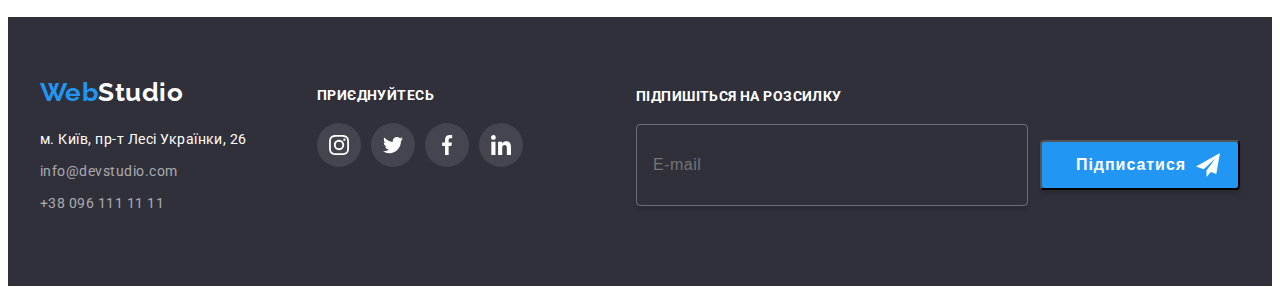
==== commit 4243f456: "помилки" ====
--- a/portfolio.html
+++ b/portfolio.html
@@ -157,12 +157,36 @@
             <li class="item">
               <a class="project" href="">
                 <div class="overlu">
-                  <img
-                    class="project-img"
-                    src="images/img8.jpg"
-                    alt="наш вебсайт"
-                    width="370"
-                  />
+                  <picture>
+                    <source
+                      srcset="
+                        ./images/portfolio/dp-1deskt.jpg    1x,
+                        ./images/portfolio/dp-1deskt@2x.jpg 2x
+                      "
+                      media="(min-width: 1200px)"
+                    />
+                    <source
+                      srcset="
+                        ./images/portfolio/tp-1tabl.jpg    1x,
+                        ./images/portfolio/tp-1tabl@2x.jpg 2x
+                      "
+                      media="(min-width: 768px)"
+                    />
+                    <source
+                      srcset="
+                        ./images/portfolio/mp-1mob.jpg    1x,
+                        ./images/portfolio/mp-1mob@2x.jpg 2x
+                      "
+                      media="(min-width: 480px)"
+                    />
+                    <img
+                      class="project-img"
+                      src=" ./images/portfolio/dp-1deskt.jpg "
+                      alt="наш вебсайт"
+                      width="300"
+                    />
+                  </picture>
+
                   <div class="overlu-color">
                     <p class="overlu-text">
                       Ресурс пропонує комплексні пропозиції з різним рівнем
@@ -183,12 +207,36 @@
             <li class="item">
               <a class="project" href="">
                 <div class="overlu">
-                  <img
-                    class="project-img"
-                    src="images/img9.jpg"
-                    alt="дизайни"
-                    width="370"
-                  />
+                  <picture>
+                    <source
+                      srcset="
+                        ./images/portfolio/dp-2deskt.jpg    1x,
+                        ./images/portfolio/dp-2deskt@2x.jpg 2x
+                      "
+                      media="(min-width: 1200px)"
+                    />
+                    <source
+                      srcset="
+                        ./images/portfolio/tp-2tabl.jpg    1x,
+                        ./images/portfolio/tp-2tabl@2x.jpg 2x
+                      "
+                      media="(min-width: 768px)"
+                    />
+                    <source
+                      srcset="
+                        ./images/portfolio/mp-2mob.jpg    1x,
+                        ./images/portfolio/mp-2mob@2x.jpg 2x
+                      "
+                      media="(min-width: 480px)"
+                    />
+                    <img
+                      class="project-img"
+                      src="./images/portfolio/dp-2deskt.jpg "
+                      alt="дизайни"
+                      width="370"
+                    />
+                  </picture>
+
                   <div class="overlu-color">
                     <p class="overlu-text">
                       Ресурс пропонує комплексні пропозиції з різним рівнем
@@ -208,12 +256,36 @@
             <li class="item">
               <a class="project" href="">
                 <div class="overlu">
-                  <img
-                    class="project-img"
-                    src="images/img10.jpg"
-                    alt="додатки"
-                    width="370"
-                  />
+                  <picture>
+                    <source
+                      srcset="
+                        ./images/portfolio/dp-3deskt.jpg    1x,
+                        ./images/portfolio/dp-3deskt@2x.jpg 2x
+                      "
+                      media="(min-width: 1200px)"
+                    />
+                    <source
+                      srcset="
+                        ./images/portfolio/tp-3tabl.jpg    1x,
+                        ./images/portfolio/tp-3tabl@2x.jpg 2x
+                      "
+                      media="(min-width: 768px)"
+                    />
+                    <source
+                      srcset="
+                        ./images/portfolio/mp-3mob.jpg    1x,
+                        ./images/portfolio/mp-3mob@2x.jpg 2x
+                      "
+                      media="(min-width: 480px)"
+                    />
+                    <img
+                      class="project-img"
+                      src="./images/portfolio/dp-3deskt.jpg  "
+                      alt="додатки"
+                      width="370"
+                    />
+                  </picture>
+
                   <div class="overlu-color">
                     <p class="overlu-text">
                       Ресурс пропонує комплексні пропозиції з різним рівнем
@@ -232,12 +304,36 @@
             <li class="item">
               <a class="project" href="">
                 <div class="overlu">
-                  <img
-                    class="project-img"
-                    src="images/img11.jpg"
-                    alt="проєкт Prime "
-                    width="370"
-                  />
+                  <picture>
+                    <source
+                      srcset="
+                        ./images/portfolio/dp-4deskt.jpg    1x,
+                        ./images/portfolio/dp-4deskt@2x.jpg 2x
+                      "
+                      media="(min-width: 1200px)"
+                    />
+                    <source
+                      srcset="
+                        ./images/portfolio/tp-4tabl.jpg    1x,
+                        ./images/portfolio/tp-4tabl@2x.jpg 2x
+                      "
+                      media="(min-width: 768px)"
+                    />
+                    <source
+                      srcset="
+                        ./images/portfolio/mp-4mob.jpg    1x,
+                        ./images/portfolio/mp-4mob@2x.jpg 2x
+                      "
+                      media="(min-width: 480px)"
+                    />
+                    <img
+                      class="project-img"
+                      src="./images/portfolio/dp-4deskt.jpg  "
+                      alt="проєкт Prime"
+                      width="370"
+                    />
+                  </picture>
+
                   <div class="overlu-color">
                     <p class="overlu-text">
                       Ресурс пропонує комплексні пропозиції з різним рівнем
@@ -256,12 +352,36 @@
             <li class="item">
               <a class="project" href="">
                 <div class="overlu">
-                  <img
-                    class="project-img"
-                    src="images/img12.jpg"
-                    alt="Проєкт Boxes"
-                    width="370"
-                  />
+                  <picture>
+                    <source
+                      srcset="
+                        ./images/portfolio/dp-5deskt.jpg    1x,
+                        ./images/portfolio/dp-5desct@2x.jpg 2x
+                      "
+                      media="(min-width: 1200px)"
+                    />
+                    <source
+                      srcset="
+                        ./images/portfolio/tp-5tabl.jpg    1x,
+                        ./images/portfolio/tp-5tabl@2x.jpg 2x
+                      "
+                      media="(min-width: 768px)"
+                    />
+                    <source
+                      srcset="
+                        ./images/portfolio/mp-5mob.jpg    1x,
+                        ./images/portfolio/mp-5mob@2x.jpg 2x
+                      "
+                      media="(min-width: 480px)"
+                    />
+                    <img
+                      class="project-img"
+                      src="./images/portfolio/dp-5deskt.jpg  "
+                      alt="Проєкт Boxes"
+                      width="370"
+                    />
+                  </picture>
+
                   <div class="overlu-color">
                     <p class="overlu-text">
                       Ресурс пропонує комплексні пропозиції з різним рівнем
@@ -280,12 +400,36 @@
             <li class="item">
               <a class="project" href="">
                 <div class="overlu">
-                  <img
-                    class="project-img"
-                    src="images/img13.jpg"
-                    alt="Веб-сайт "
-                    width="370"
-                  />
+                  <picture>
+                    <source
+                      srcset="
+                        ./images/portfolio/dp-6deskt.jpg    1x,
+                        ./images/portfolio/dp-6deskt@2x.jpg 2x
+                      "
+                      media="(min-width: 1200px)"
+                    />
+                    <source
+                      srcset="
+                        ./images/portfolio/tp-6tabl.jpg    1x,
+                        ./images/portfolio/tp-6tabl@2x.jpg 2x
+                      "
+                      media="(min-width: 768px)"
+                    />
+                    <source
+                      srcset="
+                        ./images/portfolio/mp-6mob.jpg    1x,
+                        ./images/portfolio/mp-6mob@2x.jpg 2x
+                      "
+                      media="(min-width: 480px)"
+                    />
+                    <img
+                      class="project-img"
+                      src="./images/portfolio/dp-6deskt.jpg  "
+                      alt="Веб-сайт"
+                      width="370"
+                    />
+                  </picture>
+
                   <div class="overlu-color">
                     <p class="overlu-text">
                       Ресурс пропонує комплексні пропозиції з різним рівнем
@@ -304,12 +448,36 @@
             <li class="item">
               <a class="project" href="">
                 <div class="overlu">
-                  <img
-                    class="project-img"
-                    src="images/img14.jpg"
-                    alt="Видання"
-                    width="370"
-                  />
+                  <picture>
+                    <source
+                      srcset="
+                        ./images/portfolio/dp-7deskt.jpg    1x,
+                        ./images/portfolio/dp-7deskt@2x.jpg 2x
+                      "
+                      media="(min-width: 1200px)"
+                    />
+                    <source
+                      srcset="
+                        ./images/portfolio/tp-7tabl.jpg    1x,
+                        ./images/portfolio/tp-7tabl@2x.jpg 2x
+                      "
+                      media="(min-width: 768px)"
+                    />
+                    <source
+                      srcset="
+                        ./images/portfolio/mp-7mob.jpg    1x,
+                        ./images/portfolio/mp-7mob@2x.jpg 2x
+                      "
+                      media="(min-width: 480px)"
+                    />
+                    <img
+                      class="project-img"
+                      src="./images/portfolio/dp-7deskt.jpg  "
+                      alt="Видання"
+                      width="370"
+                    />
+                  </picture>
+
                   <div class="overlu-color">
                     <p class="overlu-text">
                       Ресурс пропонує комплексні пропозиції з різним рівнем
@@ -328,12 +496,36 @@
             <li class="item">
               <a class="project" href="">
                 <div class="overlu">
-                  <img
-                    class="project-img"
-                    src="images/img15.jpg"
-                    alt="Проєкти LAB"
-                    width="370"
-                  />
+                  <picture>
+                    <source
+                      srcset="
+                        ./images/portfolio/dp-8deskt.jpg    1x,
+                        ./images/portfolio/dp-8deskt@2x.jpg 2x
+                      "
+                      media="(min-width: 1200px)"
+                    />
+                    <source
+                      srcset="
+                        ./images/portfolio/tp-8tabl.jpg    1x,
+                        ./images/portfolio/tp-8tabl@2x.jpg 2x
+                      "
+                      media="(min-width: 768px)"
+                    />
+                    <source
+                      srcset="
+                        ./images/portfolio/mp-8mob.jpg    1x,
+                        ./images/portfolio/mp-8mob@2x.jpg 2x
+                      "
+                      media="(min-width: 480px)"
+                    />
+                    <img
+                      class="project-img"
+                      src="./images/portfolio/dp-8deskt.jpg  "
+                      alt="Проєкти LAB"
+                      width="370"
+                    />
+                  </picture>
+
                   <div class="overlu-color">
                     <p class="overlu-text">
                       Ресурс пропонує комплексні пропозиції з різним рівнем
@@ -352,12 +544,36 @@
             <li class="item">
               <a class="project" href="">
                 <div class="overlu">
-                  <img
-                    class="project-img"
-                    src="images/img16.jpg"
-                    alt="Додаток Business"
-                    width="370"
-                  />
+                  <picture>
+                    <source
+                      srcset="
+                        ./images/portfolio/dp-9deskt.jpg    1x,
+                        ./images/portfolio/dp-9deskt@2x.jpg 2x
+                      "
+                      media="(min-width: 1200px)"
+                    />
+                    <source
+                      srcset="
+                        ./images/portfolio/tp-9tabl.jpg    1x,
+                        ./images/portfolio/tp-9tabl@2x.jpg 2x
+                      "
+                      media="(min-width: 768px)"
+                    />
+                    <source
+                      srcset="
+                        ./images/portfolio/mp-9mob.jpg    1x,
+                        ./images/portfolio/mp-9mob@2x.jpg 2x
+                      "
+                      media="(min-width: 480px)"
+                    />
+                    <img
+                      class="project-img"
+                      src="./images/portfolio/dp-9deskt.jpg  "
+                      alt="Додаток Business"
+                      width="370"
+                    />
+                  </picture>
+
                   <div class="overlu-color">
                     <p class="overlu-text">
                       Ресурс пропонує комплексні пропозиції з різним рівнем
--- a/css/main.min.css
+++ b/css/main.min.css
@@ -1 +1 @@
-:root{--main-font: "Roboto", sans-serif;--secondary-font: "Raleway", sans-serif;--primary-color: #212121;--accent-color: #2196f3;--white-col: #ffffff;--gray-col: #757575}body{font-family:var(--main-font);background-color:var(--white-col);letter-spacing:.03em}.container{padding-left:15px;padding-right:15px;margin-left:auto;margin-right:auto}@media screen and (min-width: 480px){.container{width:480px;padding-top:60px;padding-bottom:60px}}@media screen and (min-width: 768px){.container{width:768px;padding-top:60px;padding-bottom:60px}}@media screen and (min-width: 1200px){.container{width:1200px;padding-top:94px;padding-bottom:94px}}.header .container{border-bottom:1px solid #ececec}h1,h2,h3,h4,p{margin:0}img{display:block}ul{margin:0;padding:0;list-style:none}.header__logo{margin-right:90px;font-family:var(--secondary-font);font-weight:700;font-size:26px;color:var(--accent-color);text-decoration:none;outline:none}.header__logo-color{color:#000}.footer__logo{font-family:var(--secondary-font);font-weight:700;font-size:26px;color:var(--accent-color);text-decoration:none;outline:none}.footer__studio{color:var(--white-col)}.backdrop{position:fixed;z-index:1;top:0;left:0;width:100%;height:100%;background-color:rgba(0,0,0,.3);opacity:1;-webkit-transition:opacity 250ms cubic-bezier(0.4, 0, 0.2, 1),visibility 250ms cubic-bezier(0.4, 0, 0.2, 1);transition:opacity 250ms cubic-bezier(0.4, 0, 0.2, 1),visibility 250ms cubic-bezier(0.4, 0, 0.2, 1);overflow-y:scroll}.backdrop.is-hidden{opacity:0;visibility:hidden;pointer-events:none}.backdrop.is-hidden .modal-wrapper{-webkit-transform:translate(-50%, -50%) scale(0, 6);transform:translate(-50%, -50%) scale(0, 6)}.modal-wrapper{position:absolute;top:50%;left:50%;width:528px;height:581px;-webkit-transform:translate(-50%, -50%) scale(1);transform:translate(-50%, -50%) scale(1);-webkit-transition:-webkit-transform 250ms cubic-bezier(0.4, 0, 0.2, 1);transition:-webkit-transform 250ms cubic-bezier(0.4, 0, 0.2, 1);transition:transform 250ms cubic-bezier(0.4, 0, 0.2, 1);transition:transform 250ms cubic-bezier(0.4, 0, 0.2, 1), -webkit-transform 250ms cubic-bezier(0.4, 0, 0.2, 1);-webkit-box-shadow:0 2px 1px 0 rgba(0,0,0,.2),0 1px 1px 0 rgba(0,0,0,.14),0 1px 3px 0 rgba(0,0,0,.12);box-shadow:0 2px 1px 0 rgba(0,0,0,.2),0 1px 1px 0 rgba(0,0,0,.14),0 1px 3px 0 rgba(0,0,0,.12);background-color:var(--white-col);border-radius:4px;padding:40px}@media screen and (max-width: 1200px){.modal-wrapper{width:450px;height:609px}}.modal-btn{position:absolute;top:10px;right:10px;width:30px;height:30px;background-size:contain;background-origin:border-box;border-radius:50%;display:-webkit-box;display:-ms-flexbox;display:flex;-webkit-box-align:center;-ms-flex-align:center;align-items:center;-webkit-box-pack:center;-ms-flex-pack:center;justify-content:center;padding:0px;border-color:rgba(0,0,0,.1);background-color:var(--white-col);cursor:pointer;outline:rgba(0,0,0,0)}.modal-btn-icon{width:18px;height:18px;fill:#000;-webkit-transition:fill 250ms cubic-bezier(0.4, 0, 0.2, 1);transition:fill 250ms cubic-bezier(0.4, 0, 0.2, 1)}.modal-btn:hover .modal-btn-icon,.modal-btn:focus .modal-btn-icon{fill:var(--accent-color)}.modal-title{display:block;font-weight:700;font-size:20px;letter-spacing:.03em;text-align:center;color:#212121;margin-bottom:12px}.form-modal-group{position:relative;display:block;margin-bottom:10px}.form-modal-label{display:block;text-align:left;margin-bottom:4px;font-size:12px;letter-spacing:.01em;color:var(--gray-col)}.form-modal-input{border:1px solid rgba(33,33,33,.2);border-radius:4px;height:40px;width:100%;padding:5px 5px 5px 32px;-webkit-transition:border 250ms cubic-bezier(0.4, 0, 0.2, 1);transition:border 250ms cubic-bezier(0.4, 0, 0.2, 1)}.form-modal-input:focus,.form-modal-text:focus{border:solid 1px var(--accent-color);outline:none}.form-modal-input:hover,.form-modal-text:hover{border:1px solid var(--accent-color)}.form-modal-group:hover .form-modal-icon{fill:var(--accent-color)}.form-modal-input:focus+.form-modal-icon{fill:var(--accent-color)}.form-modal-text{display:block;width:100%;height:120px;border:1px solid rgba(33,33,33,.2);border-radius:1px;resize:none;padding:12px 16px 12px 16px;font-size:12px;letter-spacing:.01em;-webkit-transition:border 250ms cubic-bezier(0.4, 0, 0.2, 1);transition:border 250ms cubic-bezier(0.4, 0, 0.2, 1);outline:none}.form-modal-icon{position:absolute;left:12px;bottom:11px;-webkit-transition:fill 250ms cubic-bezier(0.4, 0, 0.2, 1);transition:fill 250ms cubic-bezier(0.4, 0, 0.2, 1)}.form-polisu-grup{display:-webkit-box;display:-ms-flexbox;display:flex;-webkit-box-align:center;-ms-flex-align:center;align-items:center;-webkit-box-pack:center;-ms-flex-pack:center;justify-content:center;margin-top:20px}.polise-private{font-size:14px;line-height:1.71429;letter-spacing:.03em;color:var(--gray-col);margin-left:9px}@media screen and (max-width: 1200px){.polise-private{font-size:12px}}.polise-private-contract{text-decoration:underline;-webkit-text-decoration-skip-ink:none;text-decoration-skip-ink:none;color:var(--accent-color)}.custom-checkbox{width:16px;height:15px;left:0px;display:-webkit-box;display:-ms-flexbox;display:flex;-webkit-box-align:center;-ms-flex-align:center;align-items:center;-webkit-box-pack:center;-ms-flex-pack:center;justify-content:center;border-radius:1px;border:1px solid var(--primary-color);-webkit-transition:border 250ms cubic-bezier(0.4, 0, 0.2, 1),background-color 250ms cubic-bezier(0.4, 0, 0.2, 1);transition:border 250ms cubic-bezier(0.4, 0, 0.2, 1),background-color 250ms cubic-bezier(0.4, 0, 0.2, 1)}.form-polisu-grup:hover .custom-checkbox{border:1px solid var(--accent-color)}.form-polisu-grup:focus-within .custom-checkbox{border:1px solid var(--accent-color)}.checkbox:checked+.custom-checkbox{background-color:var(--accent-color);background-size:contain;border-color:var(--accent-color);background-origin:border-box}.custom-checbocs-icon{opacity:0;-webkit-transition:opacity 250ms cubic-bezier(0.4, 0, 0.2, 1);transition:opacity 250ms cubic-bezier(0.4, 0, 0.2, 1)}.checkbox:checked+.custom-checkbox .custom-checbocs-icon{opacity:1}.visually-hidden{position:absolute;width:1px;height:1px;margin:-1px;border:0;padding:0;clip:rect(0 0 0 0);overflow:hidden}.send-btn{border-radius:4px;width:200px;height:50px;-webkit-box-shadow:0 4px 4px 0 rgba(0,0,0,.15);box-shadow:0 4px 4px 0 rgba(0,0,0,.15);background:var(--accent-color);font-weight:700;font-size:16px;line-height:1.875;letter-spacing:.06em;text-align:center;margin-top:30px;color:var(--white-col);cursor:pointer;border:rgba(0,0,0,0);-webkit-transition:background-color 250ms cubic-bezier(0.4, 0, 0.2, 1);transition:background-color 250ms cubic-bezier(0.4, 0, 0.2, 1)}.send-btn:hover,.send-btn:focus{background-color:#188ce8;outline:rgba(0,0,0,0)}.socials{display:-webkit-box;display:-ms-flexbox;display:flex;-webkit-box-pack:center;-ms-flex-pack:center;justify-content:center;-webkit-box-align:center;-ms-flex-align:center;align-items:center}.socials-link{display:-webkit-box;display:-ms-flexbox;display:flex;-webkit-box-align:center;-ms-flex-align:center;align-items:center;-webkit-box-pack:center;-ms-flex-pack:center;justify-content:center;width:44px;height:44px;background-color:var(--white-col);border-radius:50%;-webkit-transition:background-color 250ms cubic-bezier(0.4, 0, 0.2, 1);transition:background-color 250ms cubic-bezier(0.4, 0, 0.2, 1)}.socials-link:hover,.socials-link:focus{background-color:var(--accent-color);outline:none}.social-icon{fill:#afb1b8;-webkit-transition:fill 250ms cubic-bezier(0.4, 0, 0.2, 1);transition:fill 250ms cubic-bezier(0.4, 0, 0.2, 1)}.socials-link:hover .social-icon,.socials-link:focus .social-icon{fill:var(--white-col)}.socials-item:not(:last-child){margin-right:10px}.footikon{fill:var(--white-col)}@media screen and (min-width: 480px)and (max-width: 767px){.header .container{position:relative;padding-top:16px;padding-bottom:16px}.header__kontact-nav,.header__nav{display:none;-webkit-transition:display 1250ms cubic-bezier(0.4, 0, 0.2, 1);transition:display 1250ms cubic-bezier(0.4, 0, 0.2, 1)}.header__main-nav{display:-webkit-box;display:-ms-flexbox;display:flex;-webkit-box-pack:justify;-ms-flex-pack:justify;justify-content:space-between;-webkit-box-align:center;-ms-flex-align:center;align-items:center}.menu__mob{position:fixed;z-index:1;top:0;width:100vw;height:100vh;padding:10px 15px 48px 40px;display:-webkit-box;display:-ms-flexbox;display:flex;-webkit-box-orient:vertical;-webkit-box-direction:normal;-ms-flex-direction:column;flex-direction:column;-webkit-box-pack:justify;-ms-flex-pack:justify;justify-content:space-between;-webkit-box-shadow:0 1px 3px 0 rgba(0,0,0,.16),0 2px 4px 0 rgba(0,0,0,.08),0 4px 8px 0 rgba(0,0,0,.04);box-shadow:0 1px 3px 0 rgba(0,0,0,.16),0 2px 4px 0 rgba(0,0,0,.08),0 4px 8px 0 rgba(0,0,0,.04);background:#fff;-webkit-transition:opacity 250ms cubic-bezier(0.4, 0, 0.2, 1),visibility 250ms cubic-bezier(0.4, 0, 0.2, 1);transition:opacity 250ms cubic-bezier(0.4, 0, 0.2, 1),visibility 250ms cubic-bezier(0.4, 0, 0.2, 1);opacity:1}.menu__mob.is-hidden{opacity:0;visibility:hidden;pointer-events:none}.menu__close,.menu__open{display:block;margin-left:auto;border:none;background-color:rgba(0,0,0,0);-webkit-transition:fill 250ms cubic-bezier(0.4, 0, 0.2, 1);transition:fill 250ms cubic-bezier(0.4, 0, 0.2, 1)}.menu__open:hover,.menu__open:focus{fill:#2196f3;outline:rgba(0,0,0,0)}.menu__close:hover,.menu__close:focus{fill:#2196f3;outline:rgba(0,0,0,0)}.menu__link{font-weight:500;font-size:40px;letter-spacing:.02em;text-decoration:none;color:#212121;-webkit-transition:color 250ms cubic-bezier(0.4, 0, 0.2, 1);transition:color 250ms cubic-bezier(0.4, 0, 0.2, 1)}.menu__title:not(:last-child){margin-bottom:35px}.menu__contakt{margin-top:32px}.menu__tel{font-weight:500;font-size:34px;letter-spacing:.02em;color:#757575;text-decoration:none;margin:0px;-webkit-transition:color 250ms cubic-bezier(0.4, 0, 0.2, 1);transition:color 250ms cubic-bezier(0.4, 0, 0.2, 1)}.menu__mail{font-weight:500;font-size:24px;letter-spacing:.02em;text-decoration:none;color:#757575;margin:0px;-webkit-transition:color 250ms cubic-bezier(0.4, 0, 0.2, 1);transition:color 250ms cubic-bezier(0.4, 0, 0.2, 1)}.menu__conteiner-social{display:-webkit-box;display:-ms-flexbox;display:flex;margin-top:64px}.menu-social{font-weight:500;font-size:18px;line-height:1.22222;letter-spacing:.02em;color:#2196f3}.menu-social:not(:last-child){margin-right:20px}.modal-wrapper{width:450px;height:609px}}@media screen and (min-width: 768px){.menu__close,.menu__open,.menu__mob{display:none}.header .container{padding-top:0px;padding-bottom:0px;display:-webkit-box;display:-ms-flexbox;display:flex;-webkit-box-align:center;-ms-flex-align:center;align-items:center;-webkit-box-pack:justify;-ms-flex-pack:justify;justify-content:space-between}.header__logo{margin-right:97px}.header__main-nav{display:-webkit-box;display:-ms-flexbox;display:flex;-webkit-box-align:center;-ms-flex-align:center;align-items:center}.header__nav{display:-webkit-box;display:-ms-flexbox;display:flex;-webkit-box-align:center;-ms-flex-align:center;align-items:center}.header__link{display:-webkit-box;display:-ms-flexbox;display:flex;position:relative;text-decoration:none;outline:rgba(0,0,0,0);padding-top:26px;padding-bottom:26px;margin:0px;font-weight:500;font-size:14px;letter-spacing:.02em;color:#212121;-webkit-transition:color 250ms cubic-bezier(0.4, 0, 0.2, 1);transition:color 250ms cubic-bezier(0.4, 0, 0.2, 1)}.header__kontact-nav{margin-left:auto}.header__kontact{display:-webkit-box;display:-ms-flexbox;display:flex;position:relative;text-decoration:none;outline:rgba(0,0,0,0);padding-top:26px;padding-bottom:26px;margin:0px;padding:0px;margin:0px;font-weight:500;font-size:12px;letter-spacing:.02em;color:#757575}.header__item{margin-top:10px}.header__item-nav{margin-right:50px;padding:0px}.header__item-nav:last-child{margin-right:0px}.header__icon{display:block;width:10px;height:16px;margin-right:8px;padding:0px;fill:currentColor}}@media screen and (min-width: 1200px){.heder__container{display:-webkit-box;display:-ms-flexbox;display:flex;-webkit-box-align:center;-ms-flex-align:center;align-items:center}.header__main-nav{display:-webkit-box;display:-ms-flexbox;display:flex;-webkit-box-align:center;-ms-flex-align:center;align-items:center}.header__nav{display:-webkit-box;display:-ms-flexbox;display:flex;-webkit-box-align:center;-ms-flex-align:center;align-items:center}.header__item-nav{margin-right:50px}.header__item:last-child{margin-right:0px}.header__kontact-nav{margin-left:auto;display:-webkit-box;display:-ms-flexbox;display:flex;-webkit-box-align:center;-ms-flex-align:center;align-items:center}.header__item{margin-top:0px;margin-left:30px}.header__kontact{display:-webkit-box;display:-ms-flexbox;display:flex;-webkit-box-align:center;-ms-flex-align:center;align-items:center;padding-top:32px;padding-bottom:32px;font-weight:500;font-size:14px;letter-spacing:.02em;text-decoration:none;color:#757575;-webkit-transition:color 250ms cubic-bezier(0.4, 0, 0.2, 1);transition:color 250ms cubic-bezier(0.4, 0, 0.2, 1);outline:rgba(0,0,0,0)}.header__icon{width:10px;height:16px;margin-right:10px;fill:currentColor}.header__link{display:-webkit-box;display:-ms-flexbox;display:flex;-webkit-box-align:center;-ms-flex-align:center;align-items:center;font-weight:500;font-size:14px;letter-spacing:.02em;color:#212121;-webkit-transition:color 250ms cubic-bezier(0.4, 0, 0.2, 1);transition:color 250ms cubic-bezier(0.4, 0, 0.2, 1);position:relative;text-decoration:none;outline:none;padding-top:32px;padding-bottom:32px}}.header__link::after{content:"";display:block;width:100%;height:4px;position:absolute;left:0px;bottom:0px;border-radius:2px}.header__kontact:hover,.header__kontact:focus{color:var(--accent-color)}.header__link:hover,.header__link:focus{color:var(--accent-color)}.header__link.current::after{background-color:var(--accent-color)}.header__link.current{color:var(--accent-color)}.menu__link.current{color:var(--accent-color)}.menu__focus:hover,.menu__focus:focus{color:var(--accent-color);outline:rgba(0,0,0,0)}.header__button:focus{fill:#2196f3;outline:rgba(0,0,0,0)}@media screen and (min-width: 480px){.hero .container{width:100%;height:400px;padding-top:118px;padding-bottom:118px;text-align:center;min-width:480px;margin-left:auto;margin-right:auto;background-image:-webkit-gradient(linear, left top, left bottom, from(rgba(5, 6, 15, 0.4)), to(rgba(5, 6, 15, 0.4))),url(../images/hero-mob.png);background-image:linear-gradient(rgba(5, 6, 15, 0.4), rgba(5, 6, 15, 0.4)),url(../images/hero-mob.png);background-size:cover}}@media screen and (min-width: 480px)and (min-device-pixel-ratio: 2),screen and (min-width: 480px)and (-webkit-min-device-pixel-ratio: 2),screen and (min-width: 480px)and (min-resolution: 192dpi),screen and (min-width: 480px)and (min-resolution: 2dppx){.hero .container .hero .container{background-image:-webkit-gradient(linear, left top, left bottom, from(rgba(5, 6, 15, 0.4)), to(rgba(5, 6, 15, 0.4))),url(../images/hero-mob-img@2x.png);background-image:linear-gradient(rgba(5, 6, 15, 0.4), rgba(5, 6, 15, 0.4)),url(../images/hero-mob-img@2x.png)}}@media screen and (min-width: 480px){.hero__title{font-weight:900;font-size:26px;line-height:1.61538;letter-spacing:.06em;text-transform:uppercase;text-align:center;margin-bottom:30px;margin-left:auto;margin-right:auto;color:#fff;width:360px}.hero__main-btn{padding:10px 24px}}@media screen and (min-width: 768px){.hero .container{width:100%;height:400px;background-image:-webkit-gradient(linear, left top, left bottom, from(rgba(5, 6, 15, 0.4)), to(rgba(5, 6, 15, 0.4))),url(../images/hero-tabl.jpg);background-image:linear-gradient(rgba(5, 6, 15, 0.4), rgba(5, 6, 15, 0.4)),url(../images/hero-tabl.jpg);background-size:cover}}@media screen and (min-width: 768px)and (min-device-pixel-ratio: 2),screen and (min-width: 768px)and (-webkit-min-device-pixel-ratio: 2),screen and (min-width: 768px)and (min-resolution: 192dpi),screen and (min-width: 768px)and (min-resolution: 2dppx){.hero .container .hero .container{background-image:url(../images/hero-tabl@2x.jpg),-webkit-gradient(linear, left top, left bottom, from(rgba(5, 6, 15, 0.4)), to(rgba(5, 6, 15, 0.4)));background-image:url(../images/hero-tabl@2x.jpg),linear-gradient(rgba(5, 6, 15, 0.4), rgba(5, 6, 15, 0.4))}}@media screen and (min-width: 768px){.hero__title{font-weight:900;font-size:26px;line-height:1.61538;letter-spacing:.06em;text-transform:uppercase;margin-bottom:30px;width:360px;margin-left:auto;margin-right:auto;color:var(--white-col)}}@media screen and (min-width: 1200px){.hero .container{width:1600px;height:600px;background-repeat:no-repeat;background-position:center;background-size:contain;text-align:center;padding-top:200px;padding-bottom:200px;margin-left:auto;margin-right:auto;background-image:-webkit-gradient(linear, left top, left bottom, from(rgba(5, 6, 15, 0.4)), to(rgba(5, 6, 15, 0.4))),url(../images/hero-desktop.jpg);background-image:linear-gradient(rgba(5, 6, 15, 0.4), rgba(5, 6, 15, 0.4)),url(../images/hero-desktop.jpg)}}@media screen and (min-width: 1200px)and (min-device-pixel-ratio: 2),screen and (min-width: 1200px)and (-webkit-min-device-pixel-ratio: 2),screen and (min-width: 1200px)and (min-resolution: 192dpi),screen and (min-width: 1200px)and (min-resolution: 2dppx){.hero .container{width:1600px;height:600px;background-repeat:no-repeat;background-position:center;background-size:contain;text-align:center;padding-top:200px;padding-bottom:200px;margin-left:auto;margin-right:auto;background-image:-webkit-gradient(linear, left top, left bottom, from(rgba(5, 6, 15, 0.4)), to(rgba(5, 6, 15, 0.4))),url(../images/hero-desktop@2x.jpg);background-image:linear-gradient(rgba(5, 6, 15, 0.4), rgba(5, 6, 15, 0.4)),url(../images/hero-desktop@2x.jpg)}}@media screen and (min-width: 1200px){.hero__title{font-weight:900;font-size:44px;line-height:1.36364;letter-spacing:.06em;text-transform:uppercase;margin-bottom:30px;width:626px;margin-left:auto;margin-right:auto;color:var(--white-col)}}.hero__main-btn{border-radius:4px;padding:10px 32px;font-weight:700;font-size:16px;line-height:1.875;letter-spacing:.06em;color:var(--white-col);background-color:var(--accent-color);cursor:pointer;-webkit-transition:background-color 250ms cubic-bezier(0.4, 0, 0.2, 1);transition:background-color 250ms cubic-bezier(0.4, 0, 0.2, 1)}.hero__main-btn:hover,.hero__main-btn:focus{background-color:#188ce8}@media screen and (min-width: 480px){.features__list .features__icon{width:450px;height:120px}}@media screen and (min-width: 768px){.features__list{display:-webkit-box;display:-ms-flexbox;display:flex;-ms-flex-wrap:wrap;flex-wrap:wrap;margin:-15px}.features__list .features__icon{width:354px;height:120px}}@media screen and (min-width: 1200px){.features .container{padding-top:94px;padding-bottom:1px}.features .container .features__icon{width:270px;height:120px}}@media screen and (min-width: 768px){.features__post{width:calc((100% - 60px)/2);margin:15px}}@media screen and (min-width: 1200px){.features__post{width:calc((100% - 120px)/4);margin:15px}}@media screen and (max-width: 767px){.features__post:not(:last-child){margin-bottom:30px}}.features__title{margin-top:0px;margin-bottom:10px;font-weight:700;font-size:14px;text-transform:uppercase;text-align:center;color:#212121}@media screen and (min-width: 768px){.features__title{text-align:left}}.features__text{font-size:14px;line-height:1.71429;color:var(--gray-col)}.features__icon{display:-webkit-box;display:-ms-flexbox;display:flex;-webkit-box-pack:center;-ms-flex-pack:center;justify-content:center;-webkit-box-align:center;-ms-flex-align:center;align-items:center;background:#f5f4fa;border-radius:4px;margin-bottom:30px}.features__icon-images{width:70px;height:70px;margin:0px}@media screen and (max-width: 1200px){.works{display:none}}.ourwork{display:-webkit-box;display:-ms-flexbox;display:flex;list-style:none}.works .section-heading{font-weight:700;font-size:36px;text-align:center;margin-bottom:50px}.img{position:relative;margin-right:30px}.img-text{width:370px;height:70px;left:0px;bottom:0px;position:absolute;display:-webkit-box;display:-ms-flexbox;display:flex;-webkit-box-align:center;-ms-flex-align:center;align-items:center;-webkit-box-pack:center;-ms-flex-pack:center;justify-content:center;text-transform:uppercase;padding:0px;margin:0px;font-weight:700;font-size:14px;letter-spacing:.03em;color:var(--white-col);background:rgba(47,48,58,.8)}.team{background:#f5f4fa}@media screen and (min-width: 768px){.our-team{display:-webkit-box;display:-ms-flexbox;display:flex;-ms-flex-wrap:wrap;flex-wrap:wrap;margin:-15px}}.img-team{-webkit-box-shadow:0 2px 1px 0 rgba(0,0,0,.2),0 1px 1px 0 rgba(0,0,0,.14),0 1px 3px 0 rgba(0,0,0,.12);box-shadow:0 2px 1px 0 rgba(0,0,0,.2),0 1px 1px 0 rgba(0,0,0,.14),0 1px 3px 0 rgba(0,0,0,.12);background:var(--white-col)}@media screen and (min-width: 480px){.img-team .our-foto{width:450px}}@media screen and (min-width: 768px){.img-team{width:calc((100% - 60px)/2);margin:15px}.img-team .our-foto{width:354px}}@media screen and (min-width: 1200px){.img-team{width:calc((100% - 120px)/4);margin:15px}.img-team .our-foto{width:270px}}@media screen and (max-width: 767px){.img-team:not(:last-child){margin-bottom:30px}}.section-headline{font-weight:700;font-size:36px;text-align:center;margin-bottom:50px}.name{margin-bottom:10px;font-weight:500;font-size:16px;text-align:center}.work{font-size:16px;color:var(--gray-col);text-align:center;margin-bottom:16px}.name-work{padding-top:30px;padding-bottom:30px}@media screen and (min-width: 480px){.client{display:-webkit-box;display:-ms-flexbox;display:flex;-ms-flex-wrap:wrap;flex-wrap:wrap;margin:-15px}}@media screen and (min-width: 480px){.client-item{width:calc((100% - 60px)/2);margin:15px}.client-item .client-link{width:210px}}@media screen and (min-width: 768px){.client-item{width:calc((100% - 90px)/3);margin:15px}.client-item .client-link{width:226px}}@media screen and (min-width: 1200px){.client-item{width:calc((100% - 180px)/6);margin:15px}.client-item .client-link{width:170px}}.client-link{display:-webkit-box;display:-ms-flexbox;display:flex;-webkit-box-align:center;-ms-flex-align:center;align-items:center;-webkit-box-pack:center;-ms-flex-pack:center;justify-content:center;border:1px solid #afb1b8;border-radius:4px;width:170px;height:92px;-webkit-transition:border 250ms cubic-bezier(0.4, 0, 0.2, 1);transition:border 250ms cubic-bezier(0.4, 0, 0.2, 1)}.client-link:hover,.client-link:focus{border-color:var(--accent-color);outline:none}.client-link:hover .client-icon,.client-link:focus .client-icon{fill:var(--accent-color)}.client-icon{fill:#afb1b8;-webkit-transition:fill 250ms cubic-bezier(0.4, 0, 0.2, 1);transition:fill 250ms cubic-bezier(0.4, 0, 0.2, 1)}.footer__main{background:#2f303a}@media screen and (min-width: 480px){.footer__container{display:block;text-align:center}.footer__logo{display:block;margin-bottom:20px}.fut__mail{margin-top:8px;margin-bottom:8px}.footer__address,.footer-icon{margin-bottom:60px}.form-footer-email{margin-bottom:20px;width:450px}.form-fild{display:block}.footer-btn-form{margin:auto}}@media screen and (min-width: 768px){.buter{display:-webkit-box;display:-ms-flexbox;display:flex}.footer__item,.footer-icon{margin-left:auto;margin-right:auto}.form-fild{display:block}.footer-btn-form{display:-webkit-box;display:-ms-flexbox;display:flex;margin:auto}}@media screen and (min-width: 1200px){.footer__container{padding-top:60px;padding-bottom:60px;display:-webkit-box;display:-ms-flexbox;display:flex;-webkit-box-align:baseline;-ms-flex-align:baseline;align-items:baseline;text-align:left}.buter{display:-webkit-box;display:-ms-flexbox;display:flex}.footer__address{margin:0px}.form-futer-box{display:block;margin-left:auto}.footer-icon{display:block;margin-left:70px;margin-top:10px;margin-bottom:0px}.form-fild{display:-webkit-box;display:-ms-flexbox;display:flex;-webkit-box-align:baseline;-ms-flex-align:baseline;align-items:baseline;margin:0px}.form-footer-email{width:358px;margin-right:12px}.footer-btn-form{margin:0px}}.fut__adres{font-style:normal;font-size:14px;line-height:1.71429;color:var(--white-col)}.futer{font-family:var(--main-font);font-style:normal;font-size:14px;line-height:1.71429;color:rgba(255,255,255,.6);-webkit-transition:color 250ms cubic-bezier(0.4, 0, 0.2, 1);transition:color 250ms cubic-bezier(0.4, 0, 0.2, 1);text-decoration:none}.futer:hover,.futer:focus{color:var(--white-col);outline:none}.footer-social{font-weight:700;font-size:14px;letter-spacing:.03em;text-transform:uppercase;color:var(--white-col);margin-bottom:20px}.socials-link{background-color:rgba(255,255,255,.1)}.form-footer-email{border:1px solid rgba(255,255,255,.3);border-radius:4px;height:50px;-webkit-box-shadow:0 4px 4px 0 rgba(0,0,0,.15);box-shadow:0 4px 4px 0 rgba(0,0,0,.15);background:rgba(33,150,243,0);padding:15px 16px;font-size:16px;line-height:1.25;letter-spacing:.03em;color:rgba(255,255,255,.6);outline:rgba(0,0,0,0)}.footer-btn-form{display:-webkit-box;display:-ms-flexbox;display:flex;text-align:center;-webkit-box-align:center;-ms-flex-align:center;align-items:center;border-radius:4px;width:200px;height:50px;-webkit-box-shadow:0 4px 4px 0 rgba(0,0,0,.15);box-shadow:0 4px 4px 0 rgba(0,0,0,.15);background-color:var(--accent-color);color:var(--white-col);cursor:pointer;font-weight:700;font-size:16px;line-height:1.875;letter-spacing:.06em;-webkit-transition:background-color 250ms cubic-bezier(0.4, 0, 0.2, 1);transition:background-color 250ms cubic-bezier(0.4, 0, 0.2, 1)}.footer-btn-form:hover,.footer-btn-form:focus{background-color:#188ce8;outline:rgba(0,0,0,0)}.sing-up{margin-left:28px;margin-right:10px}.portfolio{padding-top:0px;padding-bottom:0px}@media screen and (min-width: 480px)and (max-width: 767px){.btn-projects{display:-webkit-box;display:-ms-flexbox;display:flex;-webkit-box-orient:vertical;-webkit-box-direction:normal;-ms-flex-direction:column;flex-direction:column;-webkit-box-align:start;-ms-flex-align:start;align-items:flex-start;margin-bottom:40px}.box-btn:not(:last-child){margin-bottom:15px}.project-img{display:block;width:450px;height:294px}.proect,.proectuk{padding:20px 24px 20px 24px}}@media screen and (min-width: 768px){.btn-projects{display:-webkit-box;display:-ms-flexbox;display:flex;-webkit-box-align:center;-ms-flex-align:center;align-items:center;-webkit-box-pack:center;-ms-flex-pack:center;justify-content:center;margin-bottom:30px;list-style:none}.projects{display:-webkit-box;display:-ms-flexbox;display:flex}.project-img{display:block;width:354px;height:294px}.proect{-webkit-box-flex:1;-ms-flex-positive:1;flex-grow:1;width:354px;padding:20px 24px 20px 24px}.item{display:-webkit-box;display:-ms-flexbox;display:flex;-webkit-box-orient:vertical;-webkit-box-direction:normal;-ms-flex-direction:column;flex-direction:column}}@media screen and (min-width: 1200px){.proect,.proectuk{width:370px;padding:20px 24px 20px 24px}.item{width:370px;height:404px}.project-img{width:370px;display:block}}.box-btn{display:-webkit-box;display:-ms-flexbox;display:flex}.btn-nav{font-weight:500;font-size:16px;line-height:1.625;color:var(--white-col);background-color:var(--accent-color);cursor:pointer;padding:6px 22px;border-radius:4px;border:none;outline:var(--accent-color);-webkit-transition:-webkit-box-shadow 250ms cubic-bezier(0.4, 0, 0.2, 1);transition:-webkit-box-shadow 250ms cubic-bezier(0.4, 0, 0.2, 1);transition:box-shadow 250ms cubic-bezier(0.4, 0, 0.2, 1);transition:box-shadow 250ms cubic-bezier(0.4, 0, 0.2, 1), -webkit-box-shadow 250ms cubic-bezier(0.4, 0, 0.2, 1)}.btn-nav:hover{-webkit-box-shadow:0 2px 2px 0 rgba(0,0,0,.12),0 1px 2px 0 rgba(0,0,0,.08),0 3px 1px 0 rgba(0,0,0,.1);box-shadow:0 2px 2px 0 rgba(0,0,0,.12),0 1px 2px 0 rgba(0,0,0,.08),0 3px 1px 0 rgba(0,0,0,.1)}.btn{font-weight:500;font-size:16px;line-height:1.625;cursor:pointer;padding:6px 22px;border-radius:4px;border:none;background-color:#f5f4fa;-webkit-transition:background-color 250ms cubic-bezier(0.4, 0, 0.2, 1),color 250ms cubic-bezier(0.4, 0, 0.2, 1),-webkit-box-shadow 250ms cubic-bezier(0.4, 0, 0.2, 1);transition:background-color 250ms cubic-bezier(0.4, 0, 0.2, 1),color 250ms cubic-bezier(0.4, 0, 0.2, 1),-webkit-box-shadow 250ms cubic-bezier(0.4, 0, 0.2, 1);transition:background-color 250ms cubic-bezier(0.4, 0, 0.2, 1),color 250ms cubic-bezier(0.4, 0, 0.2, 1),box-shadow 250ms cubic-bezier(0.4, 0, 0.2, 1);transition:background-color 250ms cubic-bezier(0.4, 0, 0.2, 1),color 250ms cubic-bezier(0.4, 0, 0.2, 1),box-shadow 250ms cubic-bezier(0.4, 0, 0.2, 1),-webkit-box-shadow 250ms cubic-bezier(0.4, 0, 0.2, 1)}.btn:hover,.btn:focus{color:var(--white-col);background-color:var(--accent-color);-webkit-box-shadow:0 2px 2px 0 rgba(0,0,0,.12),0 1px 2px 0 rgba(0,0,0,.08),0 3px 1px 0 rgba(0,0,0,.1);box-shadow:0 2px 2px 0 rgba(0,0,0,.12),0 1px 2px 0 rgba(0,0,0,.08),0 3px 1px 0 rgba(0,0,0,.1);outline:rgba(0,0,0,0)}.item-btn{margin-right:8px}.item-btn:last-child{margin-right:0px}.projects{display:-webkit-box;display:-ms-flexbox;display:flex;-ms-flex-wrap:wrap;flex-wrap:wrap;gap:30px}.proect,.proectuk{border-right:1px solid #eee;border-bottom:1px solid #eee;border-left:1px solid #eee}.proect-title,.proectuk-title{margin-bottom:4px;font-weight:700;font-size:18px;line-height:2;letter-spacing:.06em;color:var(--primary-color)}.proect-txt,.proectuk-txt{font-size:16px;line-height:1.875;letter-spacing:.03em;color:var(--gray-col)}.project{text-decoration:none;outline:rgba(0,0,0,0);-webkit-transition:-webkit-box-shadow 250ms cubic-bezier(0.4, 0, 0.2, 1);transition:-webkit-box-shadow 250ms cubic-bezier(0.4, 0, 0.2, 1);transition:box-shadow 250ms cubic-bezier(0.4, 0, 0.2, 1);transition:box-shadow 250ms cubic-bezier(0.4, 0, 0.2, 1), -webkit-box-shadow 250ms cubic-bezier(0.4, 0, 0.2, 1)}.project:hover,.project:focus{-webkit-box-shadow:1px 4px 6px 0 rgba(0,0,0,.16),0 4px 4px 0 rgba(0,0,0,.06),0 1px 1px 0 rgba(0,0,0,.12);box-shadow:1px 4px 6px 0 rgba(0,0,0,.16),0 4px 4px 0 rgba(0,0,0,.06),0 1px 1px 0 rgba(0,0,0,.12)}.overlu{position:relative;overflow:hidden}.overlu-color{position:absolute;display:-webkit-box;display:-ms-flexbox;display:flex;-webkit-box-pack:center;-ms-flex-pack:center;justify-content:center;-webkit-box-align:center;-ms-flex-align:center;align-items:center;top:0px;left:0;width:100%;height:100%;background:rgba(33,150,243,.9);-webkit-transform:translateY(100%);transform:translateY(100%);-webkit-transition:-webkit-transform 250ms cubic-bezier(0.4, 0, 0.2, 1);transition:-webkit-transform 250ms cubic-bezier(0.4, 0, 0.2, 1);transition:transform 250ms cubic-bezier(0.4, 0, 0.2, 1);transition:transform 250ms cubic-bezier(0.4, 0, 0.2, 1), -webkit-transform 250ms cubic-bezier(0.4, 0, 0.2, 1)}.overlu-text{font-size:18px;line-height:1.55556;letter-spacing:.03em;color:var(--white-col);width:322px;height:168px}.project:hover .overlu-color,.project:focus .overlu-color{-webkit-transform:translateY(0%);transform:translateY(0%)}/*# sourceMappingURL=main.min.css.map */+:root{--main-font: "Roboto", sans-serif;--secondary-font: "Raleway", sans-serif;--primary-color: #212121;--accent-color: #2196f3;--white-col: #ffffff;--gray-col: #757575}body{font-family:var(--main-font);background-color:var(--white-col);letter-spacing:.03em}.container{padding-left:15px;padding-right:15px;margin-left:auto;margin-right:auto}@media screen and (min-width: 320px)and (max-width: 479px){.container{width:320px;padding-top:30px;padding-bottom:30px;margin-left:auto;padding-left:10px;padding-right:10px}}@media screen and (min-width: 480px){.container{width:480px;padding-top:60px;padding-bottom:60px}}@media screen and (min-width: 768px){.container{width:768px;padding-top:60px;padding-bottom:60px}}@media screen and (min-width: 1200px){.container{width:1200px;padding-top:94px;padding-bottom:94px;margin-left:auto;margin-right:auto}}.header .container{border-bottom:1px solid #ececec}h1,h2,h3,h4,p{margin:0}img{display:block}ul{margin:0;padding:0;list-style:none}.header__logo{margin-right:90px;font-family:var(--secondary-font);font-weight:700;font-size:26px;color:var(--accent-color);text-decoration:none;outline:none}.header__logo-color{color:#000}.footer__logo{font-family:var(--secondary-font);font-weight:700;font-size:26px;color:var(--accent-color);text-decoration:none;outline:none}.footer__studio{color:var(--white-col)}.backdrop{position:fixed;z-index:1;top:0;left:0;width:100%;height:100%;background-color:rgba(0,0,0,.3);opacity:1;-webkit-transition:opacity 250ms cubic-bezier(0.4, 0, 0.2, 1),visibility 250ms cubic-bezier(0.4, 0, 0.2, 1);transition:opacity 250ms cubic-bezier(0.4, 0, 0.2, 1),visibility 250ms cubic-bezier(0.4, 0, 0.2, 1);overflow-y:scroll}.backdrop.is-hidden{opacity:0;visibility:hidden;pointer-events:none}.backdrop.is-hidden .modal-wrapper{-webkit-transform:translate(-50%, -50%) scale(0, 6);transform:translate(-50%, -50%) scale(0, 6)}.modal-wrapper{position:absolute;top:50%;left:50%;height:581px;-webkit-transform:translate(-50%, -50%) scale(1);transform:translate(-50%, -50%) scale(1);-webkit-transition:-webkit-transform 250ms cubic-bezier(0.4, 0, 0.2, 1);transition:-webkit-transform 250ms cubic-bezier(0.4, 0, 0.2, 1);transition:transform 250ms cubic-bezier(0.4, 0, 0.2, 1);transition:transform 250ms cubic-bezier(0.4, 0, 0.2, 1), -webkit-transform 250ms cubic-bezier(0.4, 0, 0.2, 1);-webkit-box-shadow:0 2px 1px 0 rgba(0,0,0,.2),0 1px 1px 0 rgba(0,0,0,.14),0 1px 3px 0 rgba(0,0,0,.12);box-shadow:0 2px 1px 0 rgba(0,0,0,.2),0 1px 1px 0 rgba(0,0,0,.14),0 1px 3px 0 rgba(0,0,0,.12);background-color:var(--white-col);border-radius:4px;padding:40px}@media screen and (max-width: 1200px){.modal-wrapper{width:450px;height:609px}}@media screen and (max-width: 450px){.modal-wrapper{max-width:100%}}.modal-btn{position:absolute;top:10px;right:10px;width:30px;height:30px;background-size:contain;background-origin:border-box;border-radius:50%;display:-webkit-box;display:-ms-flexbox;display:flex;-webkit-box-align:center;-ms-flex-align:center;align-items:center;-webkit-box-pack:center;-ms-flex-pack:center;justify-content:center;padding:0px;border-color:rgba(0,0,0,.1);background-color:var(--white-col);cursor:pointer;outline:rgba(0,0,0,0)}.modal-btn-icon{width:18px;height:18px;fill:#000;-webkit-transition:fill 250ms cubic-bezier(0.4, 0, 0.2, 1);transition:fill 250ms cubic-bezier(0.4, 0, 0.2, 1)}.modal-btn:hover .modal-btn-icon,.modal-btn:focus .modal-btn-icon{fill:var(--accent-color)}.modal-title{display:block;font-weight:700;font-size:20px;letter-spacing:.03em;text-align:center;color:#212121;margin-bottom:12px}.form-modal-group{position:relative;display:block;margin-bottom:10px}.form-modal-label{display:block;text-align:left;margin-bottom:4px;font-size:12px;letter-spacing:.01em;color:var(--gray-col)}.form-modal-input{border:1px solid rgba(33,33,33,.2);border-radius:4px;height:40px;width:100%;padding:5px 5px 5px 32px;-webkit-transition:border 250ms cubic-bezier(0.4, 0, 0.2, 1);transition:border 250ms cubic-bezier(0.4, 0, 0.2, 1)}.form-modal-input:focus,.form-modal-text:focus{border:solid 1px var(--accent-color);outline:none}.form-modal-input:hover,.form-modal-text:hover{border:1px solid var(--accent-color)}.form-modal-group:hover .form-modal-icon{fill:var(--accent-color)}.form-modal-input:focus+.form-modal-icon{fill:var(--accent-color)}.form-modal-text{display:block;width:100%;height:120px;border:1px solid rgba(33,33,33,.2);border-radius:1px;resize:none;padding:12px 16px 12px 16px;font-size:12px;letter-spacing:.01em;-webkit-transition:border 250ms cubic-bezier(0.4, 0, 0.2, 1);transition:border 250ms cubic-bezier(0.4, 0, 0.2, 1);outline:none}.form-modal-icon{position:absolute;left:12px;bottom:11px;-webkit-transition:fill 250ms cubic-bezier(0.4, 0, 0.2, 1);transition:fill 250ms cubic-bezier(0.4, 0, 0.2, 1)}.form-polisu-grup{display:-webkit-box;display:-ms-flexbox;display:flex;-webkit-box-align:center;-ms-flex-align:center;align-items:center;-webkit-box-pack:center;-ms-flex-pack:center;justify-content:center;margin-top:20px}.polise-private{font-size:14px;line-height:1.71429;letter-spacing:.03em;color:var(--gray-col);margin-left:9px}@media screen and (max-width: 1200px){.polise-private{font-size:12px}}.polise-private-contract{text-decoration:underline;-webkit-text-decoration-skip-ink:none;text-decoration-skip-ink:none;color:var(--accent-color)}.custom-checkbox{width:16px;height:15px;left:0px;display:-webkit-box;display:-ms-flexbox;display:flex;-webkit-box-align:center;-ms-flex-align:center;align-items:center;-webkit-box-pack:center;-ms-flex-pack:center;justify-content:center;border-radius:1px;border:1px solid var(--primary-color);-webkit-transition:border 250ms cubic-bezier(0.4, 0, 0.2, 1),background-color 250ms cubic-bezier(0.4, 0, 0.2, 1);transition:border 250ms cubic-bezier(0.4, 0, 0.2, 1),background-color 250ms cubic-bezier(0.4, 0, 0.2, 1)}.form-polisu-grup:hover .custom-checkbox{border:1px solid var(--accent-color)}.form-polisu-grup:focus-within .custom-checkbox{border:1px solid var(--accent-color)}.checkbox:checked+.custom-checkbox{background-color:var(--accent-color);background-size:contain;border-color:var(--accent-color);background-origin:border-box}.custom-checbocs-icon{opacity:0;-webkit-transition:opacity 250ms cubic-bezier(0.4, 0, 0.2, 1);transition:opacity 250ms cubic-bezier(0.4, 0, 0.2, 1)}.checkbox:checked+.custom-checkbox .custom-checbocs-icon{opacity:1}.visually-hidden{position:absolute;width:1px;height:1px;margin:-1px;border:0;padding:0;clip:rect(0 0 0 0);overflow:hidden}.send-btn{border-radius:4px;width:200px;height:50px;-webkit-box-shadow:0 4px 4px 0 rgba(0,0,0,.15);box-shadow:0 4px 4px 0 rgba(0,0,0,.15);background:var(--accent-color);font-weight:700;font-size:16px;line-height:1.875;letter-spacing:.06em;text-align:center;margin-top:30px;color:var(--white-col);cursor:pointer;border:rgba(0,0,0,0);-webkit-transition:background-color 250ms cubic-bezier(0.4, 0, 0.2, 1);transition:background-color 250ms cubic-bezier(0.4, 0, 0.2, 1)}.send-btn:hover,.send-btn:focus{background-color:#188ce8;outline:rgba(0,0,0,0)}.socials{display:-webkit-box;display:-ms-flexbox;display:flex;-webkit-box-pack:center;-ms-flex-pack:center;justify-content:center;-webkit-box-align:center;-ms-flex-align:center;align-items:center}.socials-link{display:-webkit-box;display:-ms-flexbox;display:flex;-webkit-box-align:center;-ms-flex-align:center;align-items:center;-webkit-box-pack:center;-ms-flex-pack:center;justify-content:center;width:44px;height:44px;background-color:var(--white-col);border-radius:50%;-webkit-transition:background-color 250ms cubic-bezier(0.4, 0, 0.2, 1);transition:background-color 250ms cubic-bezier(0.4, 0, 0.2, 1)}.socials-link:hover,.socials-link:focus{background-color:var(--accent-color);outline:none}.social-icon{fill:#afb1b8;-webkit-transition:fill 250ms cubic-bezier(0.4, 0, 0.2, 1);transition:fill 250ms cubic-bezier(0.4, 0, 0.2, 1)}.socials-link:hover .social-icon,.socials-link:focus .social-icon{fill:var(--white-col)}.socials-item:not(:last-child){margin-right:10px}.footikon{fill:var(--white-col)}@media screen and (min-width: 300px)and (max-width: 479px){.header .container{position:relative;padding-top:16px;padding-bottom:16px}.header__kontact-nav,.header__nav{display:none;-webkit-transition:display 1250ms cubic-bezier(0.4, 0, 0.2, 1);transition:display 1250ms cubic-bezier(0.4, 0, 0.2, 1)}.header__main-nav{display:-webkit-box;display:-ms-flexbox;display:flex;-webkit-box-pack:justify;-ms-flex-pack:justify;justify-content:space-between;-webkit-box-align:center;-ms-flex-align:center;align-items:center}.menu__mob{position:fixed;z-index:1;top:0;width:100vw;height:100vh;padding:10px 15px 48px 40px;display:-webkit-box;display:-ms-flexbox;display:flex;-webkit-box-orient:vertical;-webkit-box-direction:normal;-ms-flex-direction:column;flex-direction:column;-webkit-box-pack:justify;-ms-flex-pack:justify;justify-content:space-between;-webkit-box-shadow:0 1px 3px 0 rgba(0,0,0,.16),0 2px 4px 0 rgba(0,0,0,.08),0 4px 8px 0 rgba(0,0,0,.04);box-shadow:0 1px 3px 0 rgba(0,0,0,.16),0 2px 4px 0 rgba(0,0,0,.08),0 4px 8px 0 rgba(0,0,0,.04);background:#fff;-webkit-transition:opacity 250ms cubic-bezier(0.4, 0, 0.2, 1),visibility 250ms cubic-bezier(0.4, 0, 0.2, 1);transition:opacity 250ms cubic-bezier(0.4, 0, 0.2, 1),visibility 250ms cubic-bezier(0.4, 0, 0.2, 1);opacity:1}.menu__mob.is-hidden{opacity:0;visibility:hidden;pointer-events:none}.menu__close,.menu__open{display:block;margin-left:auto;border:none;background-color:rgba(0,0,0,0);-webkit-transition:fill 250ms cubic-bezier(0.4, 0, 0.2, 1);transition:fill 250ms cubic-bezier(0.4, 0, 0.2, 1)}.menu__open:hover,.menu__open:focus{fill:#2196f3;outline:rgba(0,0,0,0)}.menu__close:hover,.menu__close:focus{fill:#2196f3;outline:rgba(0,0,0,0)}.menu__link{font-weight:500;font-size:40px;letter-spacing:.02em;text-decoration:none;color:#212121;-webkit-transition:color 250ms cubic-bezier(0.4, 0, 0.2, 1);transition:color 250ms cubic-bezier(0.4, 0, 0.2, 1)}.menu__title:not(:last-child){margin-bottom:35px}.menu__contakt{margin-top:32px}.menu__tel{font-weight:500;font-size:25px;letter-spacing:.02em;color:#757575;text-decoration:none;margin:0px;-webkit-transition:color 250ms cubic-bezier(0.4, 0, 0.2, 1);transition:color 250ms cubic-bezier(0.4, 0, 0.2, 1)}.menu__mail{font-weight:500;font-size:24px;letter-spacing:.02em;text-decoration:none;color:#757575;margin:0px;-webkit-transition:color 250ms cubic-bezier(0.4, 0, 0.2, 1);transition:color 250ms cubic-bezier(0.4, 0, 0.2, 1)}.menu__conteiner-social{display:-webkit-box;display:-ms-flexbox;display:flex;margin-top:64px}.menu-social{font-weight:500;font-size:18px;line-height:1.22222;letter-spacing:.02em;color:#2196f3}.menu-social:not(:last-child){margin-right:20px}.modal-wrapper{width:100vw;height:609px}}@media screen and (min-width: 480px)and (max-width: 767px){.header .container{position:relative;padding-top:16px;padding-bottom:16px}.header__kontact-nav,.header__nav{display:none;-webkit-transition:display 1250ms cubic-bezier(0.4, 0, 0.2, 1);transition:display 1250ms cubic-bezier(0.4, 0, 0.2, 1)}.header__main-nav{display:-webkit-box;display:-ms-flexbox;display:flex;-webkit-box-pack:justify;-ms-flex-pack:justify;justify-content:space-between;-webkit-box-align:center;-ms-flex-align:center;align-items:center}.menu__mob{position:fixed;z-index:1;top:0;width:100vw;height:100vh;padding:10px 15px 48px 40px;display:-webkit-box;display:-ms-flexbox;display:flex;-webkit-box-orient:vertical;-webkit-box-direction:normal;-ms-flex-direction:column;flex-direction:column;-webkit-box-pack:justify;-ms-flex-pack:justify;justify-content:space-between;-webkit-box-shadow:0 1px 3px 0 rgba(0,0,0,.16),0 2px 4px 0 rgba(0,0,0,.08),0 4px 8px 0 rgba(0,0,0,.04);box-shadow:0 1px 3px 0 rgba(0,0,0,.16),0 2px 4px 0 rgba(0,0,0,.08),0 4px 8px 0 rgba(0,0,0,.04);background:#fff;-webkit-transition:opacity 250ms cubic-bezier(0.4, 0, 0.2, 1),visibility 250ms cubic-bezier(0.4, 0, 0.2, 1);transition:opacity 250ms cubic-bezier(0.4, 0, 0.2, 1),visibility 250ms cubic-bezier(0.4, 0, 0.2, 1);opacity:1}.menu__mob.is-hidden{opacity:0;visibility:hidden;pointer-events:none}.menu__close,.menu__open{display:block;margin-left:auto;border:none;background-color:rgba(0,0,0,0);-webkit-transition:fill 250ms cubic-bezier(0.4, 0, 0.2, 1);transition:fill 250ms cubic-bezier(0.4, 0, 0.2, 1)}.menu__open:hover,.menu__open:focus{fill:#2196f3;outline:rgba(0,0,0,0)}.menu__close:hover,.menu__close:focus{fill:#2196f3;outline:rgba(0,0,0,0)}.menu__link{font-weight:500;font-size:40px;letter-spacing:.02em;text-decoration:none;color:#212121;-webkit-transition:color 250ms cubic-bezier(0.4, 0, 0.2, 1);transition:color 250ms cubic-bezier(0.4, 0, 0.2, 1)}.menu__title:not(:last-child){margin-bottom:35px}.menu__contakt{margin-top:32px}.menu__tel{font-weight:500;font-size:34px;letter-spacing:.02em;color:#757575;text-decoration:none;margin:0px;-webkit-transition:color 250ms cubic-bezier(0.4, 0, 0.2, 1);transition:color 250ms cubic-bezier(0.4, 0, 0.2, 1)}.menu__mail{font-weight:500;font-size:24px;letter-spacing:.02em;text-decoration:none;color:#757575;margin:0px;-webkit-transition:color 250ms cubic-bezier(0.4, 0, 0.2, 1);transition:color 250ms cubic-bezier(0.4, 0, 0.2, 1)}.menu__conteiner-social{display:-webkit-box;display:-ms-flexbox;display:flex;margin-top:64px}.menu-social{font-weight:500;font-size:18px;line-height:1.22222;letter-spacing:.02em;color:#2196f3}.menu-social:not(:last-child){margin-right:20px}.modal-wrapper{height:609px}}@media screen and (min-width: 768px){.menu__close,.menu__open,.menu__mob{display:none}.header .container{padding-top:0px;padding-bottom:0px;display:-webkit-box;display:-ms-flexbox;display:flex;-webkit-box-align:center;-ms-flex-align:center;align-items:center;-webkit-box-pack:justify;-ms-flex-pack:justify;justify-content:space-between}.header__logo{margin-right:97px}.header__main-nav{display:-webkit-box;display:-ms-flexbox;display:flex;-webkit-box-align:center;-ms-flex-align:center;align-items:center}.header__nav{display:-webkit-box;display:-ms-flexbox;display:flex;-webkit-box-align:center;-ms-flex-align:center;align-items:center}.header__link{display:-webkit-box;display:-ms-flexbox;display:flex;position:relative;text-decoration:none;outline:rgba(0,0,0,0);padding-top:26px;padding-bottom:26px;margin:0px;font-weight:500;font-size:14px;letter-spacing:.02em;color:#212121;-webkit-transition:color 250ms cubic-bezier(0.4, 0, 0.2, 1);transition:color 250ms cubic-bezier(0.4, 0, 0.2, 1)}.header__kontact-nav{margin-left:auto}.header__kontact{display:-webkit-box;display:-ms-flexbox;display:flex;position:relative;text-decoration:none;outline:rgba(0,0,0,0);padding-top:26px;padding-bottom:26px;margin:0px;padding:0px;margin:0px;font-weight:500;font-size:12px;letter-spacing:.02em;color:#757575}.header__item{margin-top:10px}.header__item-nav{margin-right:50px;padding:0px}.header__item-nav:last-child{margin-right:0px}.header__icon{display:block;width:10px;height:16px;margin-right:8px;padding:0px;fill:currentColor}}@media screen and (min-width: 1200px){.heder__container{display:-webkit-box;display:-ms-flexbox;display:flex;-webkit-box-align:center;-ms-flex-align:center;align-items:center}.header__main-nav{display:-webkit-box;display:-ms-flexbox;display:flex;-webkit-box-align:center;-ms-flex-align:center;align-items:center}.header__nav{display:-webkit-box;display:-ms-flexbox;display:flex;-webkit-box-align:center;-ms-flex-align:center;align-items:center}.header__item-nav{margin-right:50px}.header__item:last-child{margin-right:0px}.header__kontact-nav{margin-left:auto;display:-webkit-box;display:-ms-flexbox;display:flex;-webkit-box-align:center;-ms-flex-align:center;align-items:center}.header__item{margin-top:0px;margin-left:30px}.header__kontact{display:-webkit-box;display:-ms-flexbox;display:flex;-webkit-box-align:center;-ms-flex-align:center;align-items:center;padding-top:32px;padding-bottom:32px;font-weight:500;font-size:14px;letter-spacing:.02em;text-decoration:none;color:#757575;-webkit-transition:color 250ms cubic-bezier(0.4, 0, 0.2, 1);transition:color 250ms cubic-bezier(0.4, 0, 0.2, 1);outline:rgba(0,0,0,0)}.header__icon{width:10px;height:16px;margin-right:10px;fill:currentColor}.header__link{display:-webkit-box;display:-ms-flexbox;display:flex;-webkit-box-align:center;-ms-flex-align:center;align-items:center;font-weight:500;font-size:14px;letter-spacing:.02em;color:#212121;-webkit-transition:color 250ms cubic-bezier(0.4, 0, 0.2, 1);transition:color 250ms cubic-bezier(0.4, 0, 0.2, 1);position:relative;text-decoration:none;outline:none;padding-top:32px;padding-bottom:32px}}.header__link::after{content:"";display:block;width:100%;height:4px;position:absolute;left:0px;bottom:0px;border-radius:2px}.header__kontact:hover,.header__kontact:focus{color:var(--accent-color)}.header__link:hover,.header__link:focus{color:var(--accent-color)}.header__link.current::after{background-color:var(--accent-color)}.header__link.current{color:var(--accent-color)}.menu__link.current{color:var(--accent-color)}.menu__focus:hover,.menu__focus:focus{color:var(--accent-color);outline:rgba(0,0,0,0)}.header__button:focus{fill:#2196f3;outline:rgba(0,0,0,0)}@media screen and (min-width: 300px){.hero .container{width:100%;text-align:center;background-image:-webkit-gradient(linear, left top, left bottom, from(rgba(5, 6, 15, 0.4)), to(rgba(5, 6, 15, 0.4))),url(../images/hero-mob.png);background-image:linear-gradient(rgba(5, 6, 15, 0.4), rgba(5, 6, 15, 0.4)),url(../images/hero-mob.png)}}@media screen and (min-width: 300px)and (min-device-pixel-ratio: 2),screen and (min-width: 300px)and (-webkit-min-device-pixel-ratio: 2),screen and (min-width: 300px)and (min-resolution: 192dpi),screen and (min-width: 300px)and (min-resolution: 2dppx){.hero .container{background-image:-webkit-gradient(linear, left top, left bottom, from(rgba(5, 6, 15, 0.4)), to(rgba(5, 6, 15, 0.4))),url(../images/hero-mob-img@2x.png);background-image:linear-gradient(rgba(5, 6, 15, 0.4), rgba(5, 6, 15, 0.4)),url(../images/hero-mob-img@2x.png)}}@media screen and (min-width: 300px){.hero__title{font-weight:900;font-size:26px;line-height:1.61538;letter-spacing:.06em;text-transform:uppercase;text-align:center;margin-bottom:30px;margin-left:auto;margin-right:auto;color:#fff;width:300px}.hero__main-btn{padding:10px 24px}}@media screen and (min-width: 480px){.hero .container{width:100%;height:400px;padding-top:118px;padding-bottom:118px;text-align:center;margin-left:auto;margin-right:auto;background-image:-webkit-gradient(linear, left top, left bottom, from(rgba(5, 6, 15, 0.4)), to(rgba(5, 6, 15, 0.4))),url(../images/hero-mob.png);background-image:linear-gradient(rgba(5, 6, 15, 0.4), rgba(5, 6, 15, 0.4)),url(../images/hero-mob.png);background-size:cover}}@media screen and (min-width: 480px)and (min-device-pixel-ratio: 2),screen and (min-width: 480px)and (-webkit-min-device-pixel-ratio: 2),screen and (min-width: 480px)and (min-resolution: 192dpi),screen and (min-width: 480px)and (min-resolution: 2dppx){.hero .container{background-image:-webkit-gradient(linear, left top, left bottom, from(rgba(5, 6, 15, 0.4)), to(rgba(5, 6, 15, 0.4))),url(../images/hero-mob-img@2x.png);background-image:linear-gradient(rgba(5, 6, 15, 0.4), rgba(5, 6, 15, 0.4)),url(../images/hero-mob-img@2x.png)}}@media screen and (min-width: 480px){.hero__title{font-weight:900;font-size:26px;line-height:1.61538;letter-spacing:.06em;text-transform:uppercase;text-align:center;margin-bottom:30px;margin-left:auto;margin-right:auto;color:#fff;width:480px}.hero__main-btn{padding:10px 24px}}@media screen and (min-width: 768px){.hero .container{width:100%;height:400px;background-image:-webkit-gradient(linear, left top, left bottom, from(rgba(5, 6, 15, 0.4)), to(rgba(5, 6, 15, 0.4))),url(../images/hero-tabl.jpg);background-image:linear-gradient(rgba(5, 6, 15, 0.4), rgba(5, 6, 15, 0.4)),url(../images/hero-tabl.jpg);background-size:cover}}@media screen and (min-width: 768px)and (min-device-pixel-ratio: 2),screen and (min-width: 768px)and (-webkit-min-device-pixel-ratio: 2),screen and (min-width: 768px)and (min-resolution: 192dpi),screen and (min-width: 768px)and (min-resolution: 2dppx){.hero .container{background-image:-webkit-gradient(linear, left top, left bottom, from(rgba(5, 6, 15, 0.4)), to(rgba(5, 6, 15, 0.4))),url(../images/hero-tabl@2x.jpg);background-image:linear-gradient(rgba(5, 6, 15, 0.4), rgba(5, 6, 15, 0.4)),url(../images/hero-tabl@2x.jpg)}}@media screen and (min-width: 768px){.hero__title{font-weight:900;font-size:26px;line-height:1.61538;letter-spacing:.06em;text-transform:uppercase;text-align:center;margin-bottom:30px;width:360px;margin-left:auto;margin-right:auto;color:var(--white-col)}}@media screen and (min-width: 1200px){.hero .container{width:1600px;height:600px;background-repeat:no-repeat;background-position:center;background-size:contain;text-align:center;padding-top:200px;padding-bottom:200px;margin-left:auto;margin-right:auto;background-image:-webkit-gradient(linear, left top, left bottom, from(rgba(5, 6, 15, 0.4)), to(rgba(5, 6, 15, 0.4))),url(../images/hero-desktop.jpg);background-image:linear-gradient(rgba(5, 6, 15, 0.4), rgba(5, 6, 15, 0.4)),url(../images/hero-desktop.jpg)}}@media screen and (min-width: 1200px)and (min-device-pixel-ratio: 2),screen and (min-width: 1200px)and (-webkit-min-device-pixel-ratio: 2),screen and (min-width: 1200px)and (min-resolution: 192dpi),screen and (min-width: 1200px)and (min-resolution: 2dppx){.hero .container{background-image:-webkit-gradient(linear, left top, left bottom, from(rgba(5, 6, 15, 0.4)), to(rgba(5, 6, 15, 0.4))),url(../images/hero-desktop@2x.jpg);background-image:linear-gradient(rgba(5, 6, 15, 0.4), rgba(5, 6, 15, 0.4)),url(../images/hero-desktop@2x.jpg)}}@media screen and (min-width: 1200px){.hero__title{font-weight:900;font-size:44px;line-height:1.36364;letter-spacing:.06em;text-transform:uppercase;margin-bottom:30px;width:626px;margin-left:auto;margin-right:auto;color:var(--white-col)}}.hero__main-btn{border-radius:4px;padding:10px 32px;text-align:center;font-weight:700;font-size:16px;line-height:1.875;letter-spacing:.06em;color:var(--white-col);background-color:var(--accent-color);cursor:pointer;-webkit-transition:background-color 250ms cubic-bezier(0.4, 0, 0.2, 1);transition:background-color 250ms cubic-bezier(0.4, 0, 0.2, 1)}.hero__main-btn:hover,.hero__main-btn:focus{background-color:#188ce8}@media screen and (min-width: 300px)and (max-width: 450px){.features__list .features__icon{width:300px;height:120px}}@media screen and (min-width: 480px){.features__list .features__icon{width:450px;height:120px}}@media screen and (min-width: 768px){.features__list{display:-webkit-box;display:-ms-flexbox;display:flex;-ms-flex-wrap:wrap;flex-wrap:wrap;margin:-15px}.features__list .features__icon{width:354px;height:120px}}@media screen and (min-width: 1200px){.features .container{padding-top:94px;padding-bottom:1px}.features .container .features__icon{width:270px;height:120px}}@media screen and (min-width: 768px){.features__post{width:calc((100% - 60px)/2);margin:15px}}@media screen and (min-width: 1200px){.features__post{width:calc((100% - 120px)/4);margin:15px}}@media screen and (max-width: 767px){.features__post:not(:last-child){margin-bottom:30px}}.features__title{margin-top:0px;margin-bottom:10px;font-weight:700;font-size:14px;text-transform:uppercase;text-align:center;color:#212121}@media screen and (min-width: 768px){.features__title{text-align:left}}.features__text{font-size:14px;line-height:1.71429;color:var(--gray-col)}.features__icon{display:-webkit-box;display:-ms-flexbox;display:flex;-webkit-box-pack:center;-ms-flex-pack:center;justify-content:center;-webkit-box-align:center;-ms-flex-align:center;align-items:center;background:#f5f4fa;border-radius:4px;margin-bottom:30px}.features__icon-images{width:70px;height:70px;margin:0px}@media screen and (max-width: 1200px){.works{display:none}}.ourwork{display:-webkit-box;display:-ms-flexbox;display:flex;list-style:none}.works .section-heading{font-weight:700;font-size:36px;text-align:center;margin-bottom:50px}.img{position:relative;margin-right:30px}.img-text{width:370px;height:70px;left:0px;bottom:0px;position:absolute;display:-webkit-box;display:-ms-flexbox;display:flex;-webkit-box-align:center;-ms-flex-align:center;align-items:center;-webkit-box-pack:center;-ms-flex-pack:center;justify-content:center;text-transform:uppercase;padding:0px;margin:0px;font-weight:700;font-size:14px;letter-spacing:.03em;color:var(--white-col);background:rgba(47,48,58,.8)}.team{background:#f5f4fa}@media screen and (min-width: 768px){.our-team{display:-webkit-box;display:-ms-flexbox;display:flex;-ms-flex-wrap:wrap;flex-wrap:wrap;margin:-15px}}.img-team{-webkit-box-shadow:0 2px 1px 0 rgba(0,0,0,.2),0 1px 1px 0 rgba(0,0,0,.14),0 1px 3px 0 rgba(0,0,0,.12);box-shadow:0 2px 1px 0 rgba(0,0,0,.2),0 1px 1px 0 rgba(0,0,0,.14),0 1px 3px 0 rgba(0,0,0,.12);background:var(--white-col)}@media screen and (min-width: 320px){.img-team .our-foto{width:300px}}@media screen and (min-width: 480px){.img-team .our-foto{width:450px}}@media screen and (min-width: 768px){.img-team{width:calc((100% - 60px)/2);margin:15px}.img-team .our-foto{width:354px}}@media screen and (min-width: 1200px){.img-team{width:calc((100% - 120px)/4);margin:15px}.img-team .our-foto{width:270px}}@media screen and (max-width: 767px){.img-team:not(:last-child){margin-bottom:30px}}.section-headline{font-weight:700;font-size:36px;text-align:center;margin-bottom:50px}.name{margin-bottom:10px;font-weight:500;font-size:16px;text-align:center}.work{font-size:16px;color:var(--gray-col);text-align:center;margin-bottom:16px}.name-work{padding-top:30px;padding-bottom:30px}@media screen and (min-width: 300px){.client-link{display:block;width:300px;margin-bottom:10px}}@media screen and (min-width: 480px){.client{display:-webkit-box;display:-ms-flexbox;display:flex;-ms-flex-wrap:wrap;flex-wrap:wrap;margin:-15px}}@media screen and (min-width: 480px){.client-item{width:calc((100% - 60px)/2);margin:15px}.client-item .client-link{width:210px}}@media screen and (min-width: 768px){.client-item{width:calc((100% - 90px)/3);margin:15px}.client-item .client-link{width:226px}}@media screen and (min-width: 1200px){.client-item{width:calc((100% - 180px)/6);margin:15px}.client-item .client-link{width:170px}}.client-link{display:-webkit-box;display:-ms-flexbox;display:flex;-webkit-box-align:center;-ms-flex-align:center;align-items:center;-webkit-box-pack:center;-ms-flex-pack:center;justify-content:center;border:1px solid #afb1b8;border-radius:4px;height:92px;-webkit-transition:border 250ms cubic-bezier(0.4, 0, 0.2, 1);transition:border 250ms cubic-bezier(0.4, 0, 0.2, 1)}.client-link:hover,.client-link:focus{border-color:var(--accent-color);outline:none}.client-link:hover .client-icon,.client-link:focus .client-icon{fill:var(--accent-color)}.client-icon{fill:#afb1b8;-webkit-transition:fill 250ms cubic-bezier(0.4, 0, 0.2, 1);transition:fill 250ms cubic-bezier(0.4, 0, 0.2, 1)}.footer__main{background:#2f303a}@media screen and (min-width: 320px){.footer__container{display:block;text-align:center}.footer__logo{display:block;margin-bottom:20px}.fut__mail{margin-top:8px;margin-bottom:8px}.footer__address,.footer-icon{margin-bottom:60px}.form-footer-email{margin-bottom:20px;width:300px}.form-fild{display:block}.footer-btn-form{margin:auto}}@media screen and (min-width: 768px){.buter{display:-webkit-box;display:-ms-flexbox;display:flex}.footer__item,.footer-icon{margin-left:auto;margin-right:auto}.form-fild{display:block}.footer-btn-form{display:-webkit-box;display:-ms-flexbox;display:flex;margin:auto}}@media screen and (min-width: 1200px){.footer__container{padding-top:60px;padding-bottom:60px;display:-webkit-box;display:-ms-flexbox;display:flex;-webkit-box-align:baseline;-ms-flex-align:baseline;align-items:baseline;text-align:left}.buter{display:-webkit-box;display:-ms-flexbox;display:flex}.footer__address{margin:0px}.form-futer-box{display:block;margin-left:auto}.footer-icon{display:block;margin-left:70px;margin-top:10px;margin-bottom:0px}.form-fild{display:-webkit-box;display:-ms-flexbox;display:flex;-webkit-box-align:baseline;-ms-flex-align:baseline;align-items:baseline;margin:0px}.form-footer-email{width:358px;margin-right:12px}.footer-btn-form{margin:0px}}.fut__adres{font-style:normal;font-size:14px;line-height:1.71429;color:var(--white-col)}.futer{font-family:var(--main-font);font-style:normal;font-size:14px;line-height:1.71429;color:rgba(255,255,255,.6);-webkit-transition:color 250ms cubic-bezier(0.4, 0, 0.2, 1);transition:color 250ms cubic-bezier(0.4, 0, 0.2, 1);text-decoration:none}.futer:hover,.futer:focus{color:var(--white-col);outline:none}.footer-social{font-weight:700;font-size:14px;letter-spacing:.03em;text-transform:uppercase;color:var(--white-col);margin-bottom:20px}.socials-link{background-color:rgba(255,255,255,.1)}.form-footer-email{border:1px solid rgba(255,255,255,.3);border-radius:4px;height:50px;-webkit-box-shadow:0 4px 4px 0 rgba(0,0,0,.15);box-shadow:0 4px 4px 0 rgba(0,0,0,.15);background:rgba(33,150,243,0);padding:15px 16px;font-size:16px;line-height:1.25;letter-spacing:.03em;color:rgba(255,255,255,.6);outline:rgba(0,0,0,0)}.footer-btn-form{display:-webkit-box;display:-ms-flexbox;display:flex;text-align:center;-webkit-box-align:center;-ms-flex-align:center;align-items:center;border-radius:4px;width:200px;height:50px;-webkit-box-shadow:0 4px 4px 0 rgba(0,0,0,.15);box-shadow:0 4px 4px 0 rgba(0,0,0,.15);background-color:var(--accent-color);color:var(--white-col);cursor:pointer;font-weight:700;font-size:16px;line-height:1.875;letter-spacing:.06em;-webkit-transition:background-color 250ms cubic-bezier(0.4, 0, 0.2, 1);transition:background-color 250ms cubic-bezier(0.4, 0, 0.2, 1)}.footer-btn-form:hover,.footer-btn-form:focus{background-color:#188ce8;outline:rgba(0,0,0,0)}.sing-up{margin-left:28px;margin-right:10px}.portfolio{padding-top:0px;padding-bottom:0px}@media screen and (min-width: 300px)and (max-width: 479px){.btn-projects{margin-bottom:20px}.box-btn{-webkit-box-pack:center;-ms-flex-pack:center;justify-content:center}.box-btn:not(:last-child){margin-bottom:15px}.projects{width:300px;display:block}.project{width:300px}.overlu{width:300px}.item{width:300px}.proect{width:300px}.project-img{display:block;width:300px}}@media screen and (min-width: 480px)and (max-width: 767px){.btn-projects{display:-webkit-box;display:-ms-flexbox;display:flex;-webkit-box-orient:vertical;-webkit-box-direction:normal;-ms-flex-direction:column;flex-direction:column;-webkit-box-align:start;-ms-flex-align:start;align-items:flex-start;margin-bottom:40px}.box-btn:not(:last-child){margin-bottom:15px}.project-img{display:block;width:450px;height:294px}}@media screen and (min-width: 768px){.btn-projects{display:-webkit-box;display:-ms-flexbox;display:flex;-webkit-box-align:center;-ms-flex-align:center;align-items:center;-webkit-box-pack:center;-ms-flex-pack:center;justify-content:center;margin-bottom:30px;list-style:none}.project-img{display:block;width:354px;height:294px}.proect{width:354px}}@media screen and (min-width: 1200px){.proect,.proectuk{width:370px}.item{width:370px;height:404px}.project-img{width:370px;display:block}}.box-btn{display:-webkit-box;display:-ms-flexbox;display:flex}.btn-nav{font-weight:500;font-size:16px;line-height:1.625;color:var(--white-col);background-color:var(--accent-color);cursor:pointer;padding:6px 22px;border-radius:4px;border:none;outline:var(--accent-color);-webkit-transition:-webkit-box-shadow 250ms cubic-bezier(0.4, 0, 0.2, 1);transition:-webkit-box-shadow 250ms cubic-bezier(0.4, 0, 0.2, 1);transition:box-shadow 250ms cubic-bezier(0.4, 0, 0.2, 1);transition:box-shadow 250ms cubic-bezier(0.4, 0, 0.2, 1), -webkit-box-shadow 250ms cubic-bezier(0.4, 0, 0.2, 1)}.btn-nav:hover{-webkit-box-shadow:0 2px 2px 0 rgba(0,0,0,.12),0 1px 2px 0 rgba(0,0,0,.08),0 3px 1px 0 rgba(0,0,0,.1);box-shadow:0 2px 2px 0 rgba(0,0,0,.12),0 1px 2px 0 rgba(0,0,0,.08),0 3px 1px 0 rgba(0,0,0,.1)}.btn{font-weight:500;font-size:16px;line-height:1.625;cursor:pointer;padding:6px 22px;border-radius:4px;border:none;background-color:#f5f4fa;-webkit-transition:background-color 250ms cubic-bezier(0.4, 0, 0.2, 1),color 250ms cubic-bezier(0.4, 0, 0.2, 1),-webkit-box-shadow 250ms cubic-bezier(0.4, 0, 0.2, 1);transition:background-color 250ms cubic-bezier(0.4, 0, 0.2, 1),color 250ms cubic-bezier(0.4, 0, 0.2, 1),-webkit-box-shadow 250ms cubic-bezier(0.4, 0, 0.2, 1);transition:background-color 250ms cubic-bezier(0.4, 0, 0.2, 1),color 250ms cubic-bezier(0.4, 0, 0.2, 1),box-shadow 250ms cubic-bezier(0.4, 0, 0.2, 1);transition:background-color 250ms cubic-bezier(0.4, 0, 0.2, 1),color 250ms cubic-bezier(0.4, 0, 0.2, 1),box-shadow 250ms cubic-bezier(0.4, 0, 0.2, 1),-webkit-box-shadow 250ms cubic-bezier(0.4, 0, 0.2, 1)}.btn:hover,.btn:focus{color:var(--white-col);background-color:var(--accent-color);-webkit-box-shadow:0 2px 2px 0 rgba(0,0,0,.12),0 1px 2px 0 rgba(0,0,0,.08),0 3px 1px 0 rgba(0,0,0,.1);box-shadow:0 2px 2px 0 rgba(0,0,0,.12),0 1px 2px 0 rgba(0,0,0,.08),0 3px 1px 0 rgba(0,0,0,.1);outline:rgba(0,0,0,0)}.item-btn{margin-right:8px}.item-btn:last-child{margin-right:0px}.projects{display:-webkit-box;display:-ms-flexbox;display:flex;-ms-flex-wrap:wrap;flex-wrap:wrap;gap:30px}.proect{-webkit-box-flex:1;-ms-flex-positive:1;flex-grow:1;-webkit-box-pack:justify;-ms-flex-pack:justify;justify-content:space-between;padding:20px 24px 20px 24px;border-right:1px solid #eee;border-bottom:1px solid #eee;border-left:1px solid #eee}.proect-title{margin-bottom:4px;font-weight:700;font-size:18px;line-height:2;letter-spacing:.06em;color:var(--primary-color)}.proect-txt{font-size:16px;line-height:1.875;letter-spacing:.03em;color:var(--gray-col)}.project{display:-webkit-box;display:-ms-flexbox;display:flex;-webkit-box-orient:vertical;-webkit-box-direction:normal;-ms-flex-direction:column;flex-direction:column;height:100%;text-decoration:none;outline:rgba(0,0,0,0);-webkit-transition:-webkit-box-shadow 250ms cubic-bezier(0.4, 0, 0.2, 1);transition:-webkit-box-shadow 250ms cubic-bezier(0.4, 0, 0.2, 1);transition:box-shadow 250ms cubic-bezier(0.4, 0, 0.2, 1);transition:box-shadow 250ms cubic-bezier(0.4, 0, 0.2, 1), -webkit-box-shadow 250ms cubic-bezier(0.4, 0, 0.2, 1)}.project:hover,.project:focus{-webkit-box-shadow:1px 4px 6px 0 rgba(0,0,0,.16),0 4px 4px 0 rgba(0,0,0,.06),0 1px 1px 0 rgba(0,0,0,.12);box-shadow:1px 4px 6px 0 rgba(0,0,0,.16),0 4px 4px 0 rgba(0,0,0,.06),0 1px 1px 0 rgba(0,0,0,.12)}.overlu{position:relative;overflow:hidden}.overlu-color{position:absolute;display:-webkit-box;display:-ms-flexbox;display:flex;-webkit-box-pack:center;-ms-flex-pack:center;justify-content:center;-webkit-box-align:center;-ms-flex-align:center;align-items:center;top:0px;left:0;width:100%;height:100%;background:rgba(33,150,243,.9);-webkit-transform:translateY(100%);transform:translateY(100%);-webkit-transition:-webkit-transform 250ms cubic-bezier(0.4, 0, 0.2, 1);transition:-webkit-transform 250ms cubic-bezier(0.4, 0, 0.2, 1);transition:transform 250ms cubic-bezier(0.4, 0, 0.2, 1);transition:transform 250ms cubic-bezier(0.4, 0, 0.2, 1), -webkit-transform 250ms cubic-bezier(0.4, 0, 0.2, 1)}.overlu-text{font-size:18px;line-height:1.55556;letter-spacing:.03em;color:var(--white-col)}.project:hover .overlu-color,.project:focus .overlu-color{-webkit-transform:translateY(0%);transform:translateY(0%)}/*# sourceMappingURL=main.min.css.map */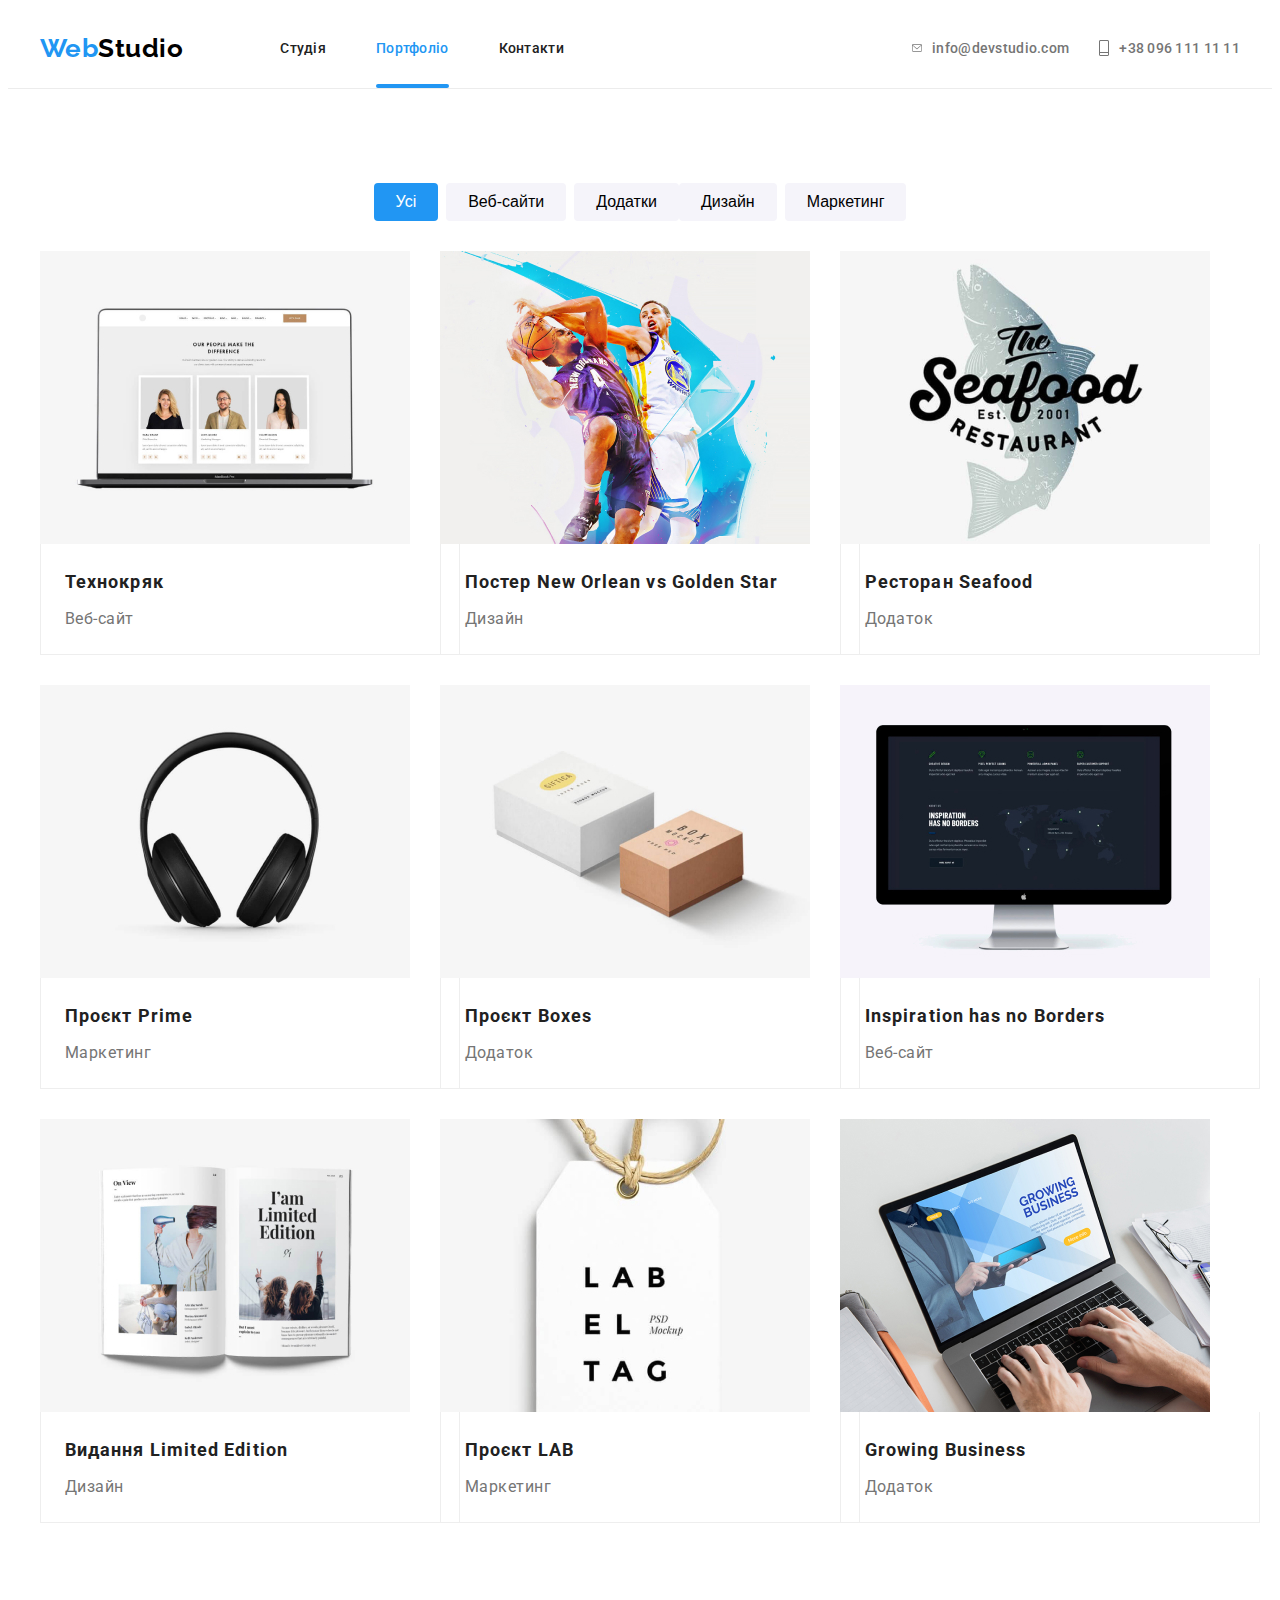
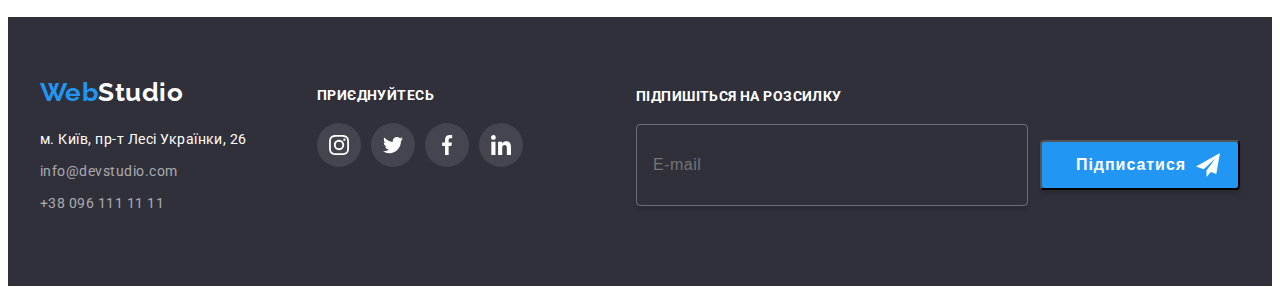
==== commit 6c4abca9: "помилки" ====
--- a/portfolio.html
+++ b/portfolio.html
@@ -177,7 +177,7 @@
                         ./images/portfolio/mp-1mob.jpg    1x,
                         ./images/portfolio/mp-1mob@2x.jpg 2x
                       "
-                      media="(min-width: 480px)"
+                      media="(min-width: 300px)"
                     />
                     <img
                       class="project-img"
@@ -227,7 +227,7 @@
                         ./images/portfolio/mp-2mob.jpg    1x,
                         ./images/portfolio/mp-2mob@2x.jpg 2x
                       "
-                      media="(min-width: 480px)"
+                      media="(min-width: 300px)"
                     />
                     <img
                       class="project-img"
@@ -276,7 +276,7 @@
                         ./images/portfolio/mp-3mob.jpg    1x,
                         ./images/portfolio/mp-3mob@2x.jpg 2x
                       "
-                      media="(min-width: 480px)"
+                      media="(min-width: 300px)"
                     />
                     <img
                       class="project-img"
@@ -324,7 +324,7 @@
                         ./images/portfolio/mp-4mob.jpg    1x,
                         ./images/portfolio/mp-4mob@2x.jpg 2x
                       "
-                      media="(min-width: 480px)"
+                      media="(min-width: 300px)"
                     />
                     <img
                       class="project-img"
@@ -372,7 +372,7 @@
                         ./images/portfolio/mp-5mob.jpg    1x,
                         ./images/portfolio/mp-5mob@2x.jpg 2x
                       "
-                      media="(min-width: 480px)"
+                      media="(min-width: 300px)"
                     />
                     <img
                       class="project-img"
@@ -420,7 +420,7 @@
                         ./images/portfolio/mp-6mob.jpg    1x,
                         ./images/portfolio/mp-6mob@2x.jpg 2x
                       "
-                      media="(min-width: 480px)"
+                      media="(min-width: 300px)"
                     />
                     <img
                       class="project-img"
@@ -468,7 +468,7 @@
                         ./images/portfolio/mp-7mob.jpg    1x,
                         ./images/portfolio/mp-7mob@2x.jpg 2x
                       "
-                      media="(min-width: 480px)"
+                      media="(min-width: 300px)"
                     />
                     <img
                       class="project-img"
@@ -516,7 +516,7 @@
                         ./images/portfolio/mp-8mob.jpg    1x,
                         ./images/portfolio/mp-8mob@2x.jpg 2x
                       "
-                      media="(min-width: 480px)"
+                      media="(min-width: 300px)"
                     />
                     <img
                       class="project-img"
@@ -564,7 +564,7 @@
                         ./images/portfolio/mp-9mob.jpg    1x,
                         ./images/portfolio/mp-9mob@2x.jpg 2x
                       "
-                      media="(min-width: 480px)"
+                      media="(min-width: 300px)"
                     />
                     <img
                       class="project-img"
--- a/css/main.min.css
+++ b/css/main.min.css
@@ -1 +1 @@
-:root{--main-font: "Roboto", sans-serif;--secondary-font: "Raleway", sans-serif;--primary-color: #212121;--accent-color: #2196f3;--white-col: #ffffff;--gray-col: #757575}body{font-family:var(--main-font);background-color:var(--white-col);letter-spacing:.03em}.container{padding-left:15px;padding-right:15px;margin-left:auto;margin-right:auto}@media screen and (min-width: 320px)and (max-width: 479px){.container{width:320px;padding-top:30px;padding-bottom:30px;margin-left:auto;padding-left:10px;padding-right:10px}}@media screen and (min-width: 480px){.container{width:480px;padding-top:60px;padding-bottom:60px}}@media screen and (min-width: 768px){.container{width:768px;padding-top:60px;padding-bottom:60px}}@media screen and (min-width: 1200px){.container{width:1200px;padding-top:94px;padding-bottom:94px;margin-left:auto;margin-right:auto}}.header .container{border-bottom:1px solid #ececec}h1,h2,h3,h4,p{margin:0}img{display:block}ul{margin:0;padding:0;list-style:none}.header__logo{margin-right:90px;font-family:var(--secondary-font);font-weight:700;font-size:26px;color:var(--accent-color);text-decoration:none;outline:none}.header__logo-color{color:#000}.footer__logo{font-family:var(--secondary-font);font-weight:700;font-size:26px;color:var(--accent-color);text-decoration:none;outline:none}.footer__studio{color:var(--white-col)}.backdrop{position:fixed;z-index:1;top:0;left:0;width:100%;height:100%;background-color:rgba(0,0,0,.3);opacity:1;-webkit-transition:opacity 250ms cubic-bezier(0.4, 0, 0.2, 1),visibility 250ms cubic-bezier(0.4, 0, 0.2, 1);transition:opacity 250ms cubic-bezier(0.4, 0, 0.2, 1),visibility 250ms cubic-bezier(0.4, 0, 0.2, 1);overflow-y:scroll}.backdrop.is-hidden{opacity:0;visibility:hidden;pointer-events:none}.backdrop.is-hidden .modal-wrapper{-webkit-transform:translate(-50%, -50%) scale(0, 6);transform:translate(-50%, -50%) scale(0, 6)}.modal-wrapper{position:absolute;top:50%;left:50%;height:581px;-webkit-transform:translate(-50%, -50%) scale(1);transform:translate(-50%, -50%) scale(1);-webkit-transition:-webkit-transform 250ms cubic-bezier(0.4, 0, 0.2, 1);transition:-webkit-transform 250ms cubic-bezier(0.4, 0, 0.2, 1);transition:transform 250ms cubic-bezier(0.4, 0, 0.2, 1);transition:transform 250ms cubic-bezier(0.4, 0, 0.2, 1), -webkit-transform 250ms cubic-bezier(0.4, 0, 0.2, 1);-webkit-box-shadow:0 2px 1px 0 rgba(0,0,0,.2),0 1px 1px 0 rgba(0,0,0,.14),0 1px 3px 0 rgba(0,0,0,.12);box-shadow:0 2px 1px 0 rgba(0,0,0,.2),0 1px 1px 0 rgba(0,0,0,.14),0 1px 3px 0 rgba(0,0,0,.12);background-color:var(--white-col);border-radius:4px;padding:40px}@media screen and (max-width: 1200px){.modal-wrapper{width:450px;height:609px}}@media screen and (max-width: 450px){.modal-wrapper{max-width:100%}}.modal-btn{position:absolute;top:10px;right:10px;width:30px;height:30px;background-size:contain;background-origin:border-box;border-radius:50%;display:-webkit-box;display:-ms-flexbox;display:flex;-webkit-box-align:center;-ms-flex-align:center;align-items:center;-webkit-box-pack:center;-ms-flex-pack:center;justify-content:center;padding:0px;border-color:rgba(0,0,0,.1);background-color:var(--white-col);cursor:pointer;outline:rgba(0,0,0,0)}.modal-btn-icon{width:18px;height:18px;fill:#000;-webkit-transition:fill 250ms cubic-bezier(0.4, 0, 0.2, 1);transition:fill 250ms cubic-bezier(0.4, 0, 0.2, 1)}.modal-btn:hover .modal-btn-icon,.modal-btn:focus .modal-btn-icon{fill:var(--accent-color)}.modal-title{display:block;font-weight:700;font-size:20px;letter-spacing:.03em;text-align:center;color:#212121;margin-bottom:12px}.form-modal-group{position:relative;display:block;margin-bottom:10px}.form-modal-label{display:block;text-align:left;margin-bottom:4px;font-size:12px;letter-spacing:.01em;color:var(--gray-col)}.form-modal-input{border:1px solid rgba(33,33,33,.2);border-radius:4px;height:40px;width:100%;padding:5px 5px 5px 32px;-webkit-transition:border 250ms cubic-bezier(0.4, 0, 0.2, 1);transition:border 250ms cubic-bezier(0.4, 0, 0.2, 1)}.form-modal-input:focus,.form-modal-text:focus{border:solid 1px var(--accent-color);outline:none}.form-modal-input:hover,.form-modal-text:hover{border:1px solid var(--accent-color)}.form-modal-group:hover .form-modal-icon{fill:var(--accent-color)}.form-modal-input:focus+.form-modal-icon{fill:var(--accent-color)}.form-modal-text{display:block;width:100%;height:120px;border:1px solid rgba(33,33,33,.2);border-radius:1px;resize:none;padding:12px 16px 12px 16px;font-size:12px;letter-spacing:.01em;-webkit-transition:border 250ms cubic-bezier(0.4, 0, 0.2, 1);transition:border 250ms cubic-bezier(0.4, 0, 0.2, 1);outline:none}.form-modal-icon{position:absolute;left:12px;bottom:11px;-webkit-transition:fill 250ms cubic-bezier(0.4, 0, 0.2, 1);transition:fill 250ms cubic-bezier(0.4, 0, 0.2, 1)}.form-polisu-grup{display:-webkit-box;display:-ms-flexbox;display:flex;-webkit-box-align:center;-ms-flex-align:center;align-items:center;-webkit-box-pack:center;-ms-flex-pack:center;justify-content:center;margin-top:20px}.polise-private{font-size:14px;line-height:1.71429;letter-spacing:.03em;color:var(--gray-col);margin-left:9px}@media screen and (max-width: 1200px){.polise-private{font-size:12px}}.polise-private-contract{text-decoration:underline;-webkit-text-decoration-skip-ink:none;text-decoration-skip-ink:none;color:var(--accent-color)}.custom-checkbox{width:16px;height:15px;left:0px;display:-webkit-box;display:-ms-flexbox;display:flex;-webkit-box-align:center;-ms-flex-align:center;align-items:center;-webkit-box-pack:center;-ms-flex-pack:center;justify-content:center;border-radius:1px;border:1px solid var(--primary-color);-webkit-transition:border 250ms cubic-bezier(0.4, 0, 0.2, 1),background-color 250ms cubic-bezier(0.4, 0, 0.2, 1);transition:border 250ms cubic-bezier(0.4, 0, 0.2, 1),background-color 250ms cubic-bezier(0.4, 0, 0.2, 1)}.form-polisu-grup:hover .custom-checkbox{border:1px solid var(--accent-color)}.form-polisu-grup:focus-within .custom-checkbox{border:1px solid var(--accent-color)}.checkbox:checked+.custom-checkbox{background-color:var(--accent-color);background-size:contain;border-color:var(--accent-color);background-origin:border-box}.custom-checbocs-icon{opacity:0;-webkit-transition:opacity 250ms cubic-bezier(0.4, 0, 0.2, 1);transition:opacity 250ms cubic-bezier(0.4, 0, 0.2, 1)}.checkbox:checked+.custom-checkbox .custom-checbocs-icon{opacity:1}.visually-hidden{position:absolute;width:1px;height:1px;margin:-1px;border:0;padding:0;clip:rect(0 0 0 0);overflow:hidden}.send-btn{border-radius:4px;width:200px;height:50px;-webkit-box-shadow:0 4px 4px 0 rgba(0,0,0,.15);box-shadow:0 4px 4px 0 rgba(0,0,0,.15);background:var(--accent-color);font-weight:700;font-size:16px;line-height:1.875;letter-spacing:.06em;text-align:center;margin-top:30px;color:var(--white-col);cursor:pointer;border:rgba(0,0,0,0);-webkit-transition:background-color 250ms cubic-bezier(0.4, 0, 0.2, 1);transition:background-color 250ms cubic-bezier(0.4, 0, 0.2, 1)}.send-btn:hover,.send-btn:focus{background-color:#188ce8;outline:rgba(0,0,0,0)}.socials{display:-webkit-box;display:-ms-flexbox;display:flex;-webkit-box-pack:center;-ms-flex-pack:center;justify-content:center;-webkit-box-align:center;-ms-flex-align:center;align-items:center}.socials-link{display:-webkit-box;display:-ms-flexbox;display:flex;-webkit-box-align:center;-ms-flex-align:center;align-items:center;-webkit-box-pack:center;-ms-flex-pack:center;justify-content:center;width:44px;height:44px;background-color:var(--white-col);border-radius:50%;-webkit-transition:background-color 250ms cubic-bezier(0.4, 0, 0.2, 1);transition:background-color 250ms cubic-bezier(0.4, 0, 0.2, 1)}.socials-link:hover,.socials-link:focus{background-color:var(--accent-color);outline:none}.social-icon{fill:#afb1b8;-webkit-transition:fill 250ms cubic-bezier(0.4, 0, 0.2, 1);transition:fill 250ms cubic-bezier(0.4, 0, 0.2, 1)}.socials-link:hover .social-icon,.socials-link:focus .social-icon{fill:var(--white-col)}.socials-item:not(:last-child){margin-right:10px}.footikon{fill:var(--white-col)}@media screen and (min-width: 300px)and (max-width: 479px){.header .container{position:relative;padding-top:16px;padding-bottom:16px}.header__kontact-nav,.header__nav{display:none;-webkit-transition:display 1250ms cubic-bezier(0.4, 0, 0.2, 1);transition:display 1250ms cubic-bezier(0.4, 0, 0.2, 1)}.header__main-nav{display:-webkit-box;display:-ms-flexbox;display:flex;-webkit-box-pack:justify;-ms-flex-pack:justify;justify-content:space-between;-webkit-box-align:center;-ms-flex-align:center;align-items:center}.menu__mob{position:fixed;z-index:1;top:0;width:100vw;height:100vh;padding:10px 15px 48px 40px;display:-webkit-box;display:-ms-flexbox;display:flex;-webkit-box-orient:vertical;-webkit-box-direction:normal;-ms-flex-direction:column;flex-direction:column;-webkit-box-pack:justify;-ms-flex-pack:justify;justify-content:space-between;-webkit-box-shadow:0 1px 3px 0 rgba(0,0,0,.16),0 2px 4px 0 rgba(0,0,0,.08),0 4px 8px 0 rgba(0,0,0,.04);box-shadow:0 1px 3px 0 rgba(0,0,0,.16),0 2px 4px 0 rgba(0,0,0,.08),0 4px 8px 0 rgba(0,0,0,.04);background:#fff;-webkit-transition:opacity 250ms cubic-bezier(0.4, 0, 0.2, 1),visibility 250ms cubic-bezier(0.4, 0, 0.2, 1);transition:opacity 250ms cubic-bezier(0.4, 0, 0.2, 1),visibility 250ms cubic-bezier(0.4, 0, 0.2, 1);opacity:1}.menu__mob.is-hidden{opacity:0;visibility:hidden;pointer-events:none}.menu__close,.menu__open{display:block;margin-left:auto;border:none;background-color:rgba(0,0,0,0);-webkit-transition:fill 250ms cubic-bezier(0.4, 0, 0.2, 1);transition:fill 250ms cubic-bezier(0.4, 0, 0.2, 1)}.menu__open:hover,.menu__open:focus{fill:#2196f3;outline:rgba(0,0,0,0)}.menu__close:hover,.menu__close:focus{fill:#2196f3;outline:rgba(0,0,0,0)}.menu__link{font-weight:500;font-size:40px;letter-spacing:.02em;text-decoration:none;color:#212121;-webkit-transition:color 250ms cubic-bezier(0.4, 0, 0.2, 1);transition:color 250ms cubic-bezier(0.4, 0, 0.2, 1)}.menu__title:not(:last-child){margin-bottom:35px}.menu__contakt{margin-top:32px}.menu__tel{font-weight:500;font-size:25px;letter-spacing:.02em;color:#757575;text-decoration:none;margin:0px;-webkit-transition:color 250ms cubic-bezier(0.4, 0, 0.2, 1);transition:color 250ms cubic-bezier(0.4, 0, 0.2, 1)}.menu__mail{font-weight:500;font-size:24px;letter-spacing:.02em;text-decoration:none;color:#757575;margin:0px;-webkit-transition:color 250ms cubic-bezier(0.4, 0, 0.2, 1);transition:color 250ms cubic-bezier(0.4, 0, 0.2, 1)}.menu__conteiner-social{display:-webkit-box;display:-ms-flexbox;display:flex;margin-top:64px}.menu-social{font-weight:500;font-size:18px;line-height:1.22222;letter-spacing:.02em;color:#2196f3}.menu-social:not(:last-child){margin-right:20px}.modal-wrapper{width:100vw;height:609px}}@media screen and (min-width: 480px)and (max-width: 767px){.header .container{position:relative;padding-top:16px;padding-bottom:16px}.header__kontact-nav,.header__nav{display:none;-webkit-transition:display 1250ms cubic-bezier(0.4, 0, 0.2, 1);transition:display 1250ms cubic-bezier(0.4, 0, 0.2, 1)}.header__main-nav{display:-webkit-box;display:-ms-flexbox;display:flex;-webkit-box-pack:justify;-ms-flex-pack:justify;justify-content:space-between;-webkit-box-align:center;-ms-flex-align:center;align-items:center}.menu__mob{position:fixed;z-index:1;top:0;width:100vw;height:100vh;padding:10px 15px 48px 40px;display:-webkit-box;display:-ms-flexbox;display:flex;-webkit-box-orient:vertical;-webkit-box-direction:normal;-ms-flex-direction:column;flex-direction:column;-webkit-box-pack:justify;-ms-flex-pack:justify;justify-content:space-between;-webkit-box-shadow:0 1px 3px 0 rgba(0,0,0,.16),0 2px 4px 0 rgba(0,0,0,.08),0 4px 8px 0 rgba(0,0,0,.04);box-shadow:0 1px 3px 0 rgba(0,0,0,.16),0 2px 4px 0 rgba(0,0,0,.08),0 4px 8px 0 rgba(0,0,0,.04);background:#fff;-webkit-transition:opacity 250ms cubic-bezier(0.4, 0, 0.2, 1),visibility 250ms cubic-bezier(0.4, 0, 0.2, 1);transition:opacity 250ms cubic-bezier(0.4, 0, 0.2, 1),visibility 250ms cubic-bezier(0.4, 0, 0.2, 1);opacity:1}.menu__mob.is-hidden{opacity:0;visibility:hidden;pointer-events:none}.menu__close,.menu__open{display:block;margin-left:auto;border:none;background-color:rgba(0,0,0,0);-webkit-transition:fill 250ms cubic-bezier(0.4, 0, 0.2, 1);transition:fill 250ms cubic-bezier(0.4, 0, 0.2, 1)}.menu__open:hover,.menu__open:focus{fill:#2196f3;outline:rgba(0,0,0,0)}.menu__close:hover,.menu__close:focus{fill:#2196f3;outline:rgba(0,0,0,0)}.menu__link{font-weight:500;font-size:40px;letter-spacing:.02em;text-decoration:none;color:#212121;-webkit-transition:color 250ms cubic-bezier(0.4, 0, 0.2, 1);transition:color 250ms cubic-bezier(0.4, 0, 0.2, 1)}.menu__title:not(:last-child){margin-bottom:35px}.menu__contakt{margin-top:32px}.menu__tel{font-weight:500;font-size:34px;letter-spacing:.02em;color:#757575;text-decoration:none;margin:0px;-webkit-transition:color 250ms cubic-bezier(0.4, 0, 0.2, 1);transition:color 250ms cubic-bezier(0.4, 0, 0.2, 1)}.menu__mail{font-weight:500;font-size:24px;letter-spacing:.02em;text-decoration:none;color:#757575;margin:0px;-webkit-transition:color 250ms cubic-bezier(0.4, 0, 0.2, 1);transition:color 250ms cubic-bezier(0.4, 0, 0.2, 1)}.menu__conteiner-social{display:-webkit-box;display:-ms-flexbox;display:flex;margin-top:64px}.menu-social{font-weight:500;font-size:18px;line-height:1.22222;letter-spacing:.02em;color:#2196f3}.menu-social:not(:last-child){margin-right:20px}.modal-wrapper{height:609px}}@media screen and (min-width: 768px){.menu__close,.menu__open,.menu__mob{display:none}.header .container{padding-top:0px;padding-bottom:0px;display:-webkit-box;display:-ms-flexbox;display:flex;-webkit-box-align:center;-ms-flex-align:center;align-items:center;-webkit-box-pack:justify;-ms-flex-pack:justify;justify-content:space-between}.header__logo{margin-right:97px}.header__main-nav{display:-webkit-box;display:-ms-flexbox;display:flex;-webkit-box-align:center;-ms-flex-align:center;align-items:center}.header__nav{display:-webkit-box;display:-ms-flexbox;display:flex;-webkit-box-align:center;-ms-flex-align:center;align-items:center}.header__link{display:-webkit-box;display:-ms-flexbox;display:flex;position:relative;text-decoration:none;outline:rgba(0,0,0,0);padding-top:26px;padding-bottom:26px;margin:0px;font-weight:500;font-size:14px;letter-spacing:.02em;color:#212121;-webkit-transition:color 250ms cubic-bezier(0.4, 0, 0.2, 1);transition:color 250ms cubic-bezier(0.4, 0, 0.2, 1)}.header__kontact-nav{margin-left:auto}.header__kontact{display:-webkit-box;display:-ms-flexbox;display:flex;position:relative;text-decoration:none;outline:rgba(0,0,0,0);padding-top:26px;padding-bottom:26px;margin:0px;padding:0px;margin:0px;font-weight:500;font-size:12px;letter-spacing:.02em;color:#757575}.header__item{margin-top:10px}.header__item-nav{margin-right:50px;padding:0px}.header__item-nav:last-child{margin-right:0px}.header__icon{display:block;width:10px;height:16px;margin-right:8px;padding:0px;fill:currentColor}}@media screen and (min-width: 1200px){.heder__container{display:-webkit-box;display:-ms-flexbox;display:flex;-webkit-box-align:center;-ms-flex-align:center;align-items:center}.header__main-nav{display:-webkit-box;display:-ms-flexbox;display:flex;-webkit-box-align:center;-ms-flex-align:center;align-items:center}.header__nav{display:-webkit-box;display:-ms-flexbox;display:flex;-webkit-box-align:center;-ms-flex-align:center;align-items:center}.header__item-nav{margin-right:50px}.header__item:last-child{margin-right:0px}.header__kontact-nav{margin-left:auto;display:-webkit-box;display:-ms-flexbox;display:flex;-webkit-box-align:center;-ms-flex-align:center;align-items:center}.header__item{margin-top:0px;margin-left:30px}.header__kontact{display:-webkit-box;display:-ms-flexbox;display:flex;-webkit-box-align:center;-ms-flex-align:center;align-items:center;padding-top:32px;padding-bottom:32px;font-weight:500;font-size:14px;letter-spacing:.02em;text-decoration:none;color:#757575;-webkit-transition:color 250ms cubic-bezier(0.4, 0, 0.2, 1);transition:color 250ms cubic-bezier(0.4, 0, 0.2, 1);outline:rgba(0,0,0,0)}.header__icon{width:10px;height:16px;margin-right:10px;fill:currentColor}.header__link{display:-webkit-box;display:-ms-flexbox;display:flex;-webkit-box-align:center;-ms-flex-align:center;align-items:center;font-weight:500;font-size:14px;letter-spacing:.02em;color:#212121;-webkit-transition:color 250ms cubic-bezier(0.4, 0, 0.2, 1);transition:color 250ms cubic-bezier(0.4, 0, 0.2, 1);position:relative;text-decoration:none;outline:none;padding-top:32px;padding-bottom:32px}}.header__link::after{content:"";display:block;width:100%;height:4px;position:absolute;left:0px;bottom:0px;border-radius:2px}.header__kontact:hover,.header__kontact:focus{color:var(--accent-color)}.header__link:hover,.header__link:focus{color:var(--accent-color)}.header__link.current::after{background-color:var(--accent-color)}.header__link.current{color:var(--accent-color)}.menu__link.current{color:var(--accent-color)}.menu__focus:hover,.menu__focus:focus{color:var(--accent-color);outline:rgba(0,0,0,0)}.header__button:focus{fill:#2196f3;outline:rgba(0,0,0,0)}@media screen and (min-width: 300px){.hero .container{width:100%;text-align:center;background-image:-webkit-gradient(linear, left top, left bottom, from(rgba(5, 6, 15, 0.4)), to(rgba(5, 6, 15, 0.4))),url(../images/hero-mob.png);background-image:linear-gradient(rgba(5, 6, 15, 0.4), rgba(5, 6, 15, 0.4)),url(../images/hero-mob.png)}}@media screen and (min-width: 300px)and (min-device-pixel-ratio: 2),screen and (min-width: 300px)and (-webkit-min-device-pixel-ratio: 2),screen and (min-width: 300px)and (min-resolution: 192dpi),screen and (min-width: 300px)and (min-resolution: 2dppx){.hero .container{background-image:-webkit-gradient(linear, left top, left bottom, from(rgba(5, 6, 15, 0.4)), to(rgba(5, 6, 15, 0.4))),url(../images/hero-mob-img@2x.png);background-image:linear-gradient(rgba(5, 6, 15, 0.4), rgba(5, 6, 15, 0.4)),url(../images/hero-mob-img@2x.png)}}@media screen and (min-width: 300px){.hero__title{font-weight:900;font-size:26px;line-height:1.61538;letter-spacing:.06em;text-transform:uppercase;text-align:center;margin-bottom:30px;margin-left:auto;margin-right:auto;color:#fff;width:300px}.hero__main-btn{padding:10px 24px}}@media screen and (min-width: 480px){.hero .container{width:100%;height:400px;padding-top:118px;padding-bottom:118px;text-align:center;margin-left:auto;margin-right:auto;background-image:-webkit-gradient(linear, left top, left bottom, from(rgba(5, 6, 15, 0.4)), to(rgba(5, 6, 15, 0.4))),url(../images/hero-mob.png);background-image:linear-gradient(rgba(5, 6, 15, 0.4), rgba(5, 6, 15, 0.4)),url(../images/hero-mob.png);background-size:cover}}@media screen and (min-width: 480px)and (min-device-pixel-ratio: 2),screen and (min-width: 480px)and (-webkit-min-device-pixel-ratio: 2),screen and (min-width: 480px)and (min-resolution: 192dpi),screen and (min-width: 480px)and (min-resolution: 2dppx){.hero .container{background-image:-webkit-gradient(linear, left top, left bottom, from(rgba(5, 6, 15, 0.4)), to(rgba(5, 6, 15, 0.4))),url(../images/hero-mob-img@2x.png);background-image:linear-gradient(rgba(5, 6, 15, 0.4), rgba(5, 6, 15, 0.4)),url(../images/hero-mob-img@2x.png)}}@media screen and (min-width: 480px){.hero__title{font-weight:900;font-size:26px;line-height:1.61538;letter-spacing:.06em;text-transform:uppercase;text-align:center;margin-bottom:30px;margin-left:auto;margin-right:auto;color:#fff;width:480px}.hero__main-btn{padding:10px 24px}}@media screen and (min-width: 768px){.hero .container{width:100%;height:400px;background-image:-webkit-gradient(linear, left top, left bottom, from(rgba(5, 6, 15, 0.4)), to(rgba(5, 6, 15, 0.4))),url(../images/hero-tabl.jpg);background-image:linear-gradient(rgba(5, 6, 15, 0.4), rgba(5, 6, 15, 0.4)),url(../images/hero-tabl.jpg);background-size:cover}}@media screen and (min-width: 768px)and (min-device-pixel-ratio: 2),screen and (min-width: 768px)and (-webkit-min-device-pixel-ratio: 2),screen and (min-width: 768px)and (min-resolution: 192dpi),screen and (min-width: 768px)and (min-resolution: 2dppx){.hero .container{background-image:-webkit-gradient(linear, left top, left bottom, from(rgba(5, 6, 15, 0.4)), to(rgba(5, 6, 15, 0.4))),url(../images/hero-tabl@2x.jpg);background-image:linear-gradient(rgba(5, 6, 15, 0.4), rgba(5, 6, 15, 0.4)),url(../images/hero-tabl@2x.jpg)}}@media screen and (min-width: 768px){.hero__title{font-weight:900;font-size:26px;line-height:1.61538;letter-spacing:.06em;text-transform:uppercase;text-align:center;margin-bottom:30px;width:360px;margin-left:auto;margin-right:auto;color:var(--white-col)}}@media screen and (min-width: 1200px){.hero .container{width:1600px;height:600px;background-repeat:no-repeat;background-position:center;background-size:contain;text-align:center;padding-top:200px;padding-bottom:200px;margin-left:auto;margin-right:auto;background-image:-webkit-gradient(linear, left top, left bottom, from(rgba(5, 6, 15, 0.4)), to(rgba(5, 6, 15, 0.4))),url(../images/hero-desktop.jpg);background-image:linear-gradient(rgba(5, 6, 15, 0.4), rgba(5, 6, 15, 0.4)),url(../images/hero-desktop.jpg)}}@media screen and (min-width: 1200px)and (min-device-pixel-ratio: 2),screen and (min-width: 1200px)and (-webkit-min-device-pixel-ratio: 2),screen and (min-width: 1200px)and (min-resolution: 192dpi),screen and (min-width: 1200px)and (min-resolution: 2dppx){.hero .container{background-image:-webkit-gradient(linear, left top, left bottom, from(rgba(5, 6, 15, 0.4)), to(rgba(5, 6, 15, 0.4))),url(../images/hero-desktop@2x.jpg);background-image:linear-gradient(rgba(5, 6, 15, 0.4), rgba(5, 6, 15, 0.4)),url(../images/hero-desktop@2x.jpg)}}@media screen and (min-width: 1200px){.hero__title{font-weight:900;font-size:44px;line-height:1.36364;letter-spacing:.06em;text-transform:uppercase;margin-bottom:30px;width:626px;margin-left:auto;margin-right:auto;color:var(--white-col)}}.hero__main-btn{border-radius:4px;padding:10px 32px;text-align:center;font-weight:700;font-size:16px;line-height:1.875;letter-spacing:.06em;color:var(--white-col);background-color:var(--accent-color);cursor:pointer;-webkit-transition:background-color 250ms cubic-bezier(0.4, 0, 0.2, 1);transition:background-color 250ms cubic-bezier(0.4, 0, 0.2, 1)}.hero__main-btn:hover,.hero__main-btn:focus{background-color:#188ce8}@media screen and (min-width: 300px)and (max-width: 450px){.features__list .features__icon{width:300px;height:120px}}@media screen and (min-width: 480px){.features__list .features__icon{width:450px;height:120px}}@media screen and (min-width: 768px){.features__list{display:-webkit-box;display:-ms-flexbox;display:flex;-ms-flex-wrap:wrap;flex-wrap:wrap;margin:-15px}.features__list .features__icon{width:354px;height:120px}}@media screen and (min-width: 1200px){.features .container{padding-top:94px;padding-bottom:1px}.features .container .features__icon{width:270px;height:120px}}@media screen and (min-width: 768px){.features__post{width:calc((100% - 60px)/2);margin:15px}}@media screen and (min-width: 1200px){.features__post{width:calc((100% - 120px)/4);margin:15px}}@media screen and (max-width: 767px){.features__post:not(:last-child){margin-bottom:30px}}.features__title{margin-top:0px;margin-bottom:10px;font-weight:700;font-size:14px;text-transform:uppercase;text-align:center;color:#212121}@media screen and (min-width: 768px){.features__title{text-align:left}}.features__text{font-size:14px;line-height:1.71429;color:var(--gray-col)}.features__icon{display:-webkit-box;display:-ms-flexbox;display:flex;-webkit-box-pack:center;-ms-flex-pack:center;justify-content:center;-webkit-box-align:center;-ms-flex-align:center;align-items:center;background:#f5f4fa;border-radius:4px;margin-bottom:30px}.features__icon-images{width:70px;height:70px;margin:0px}@media screen and (max-width: 1200px){.works{display:none}}.ourwork{display:-webkit-box;display:-ms-flexbox;display:flex;list-style:none}.works .section-heading{font-weight:700;font-size:36px;text-align:center;margin-bottom:50px}.img{position:relative;margin-right:30px}.img-text{width:370px;height:70px;left:0px;bottom:0px;position:absolute;display:-webkit-box;display:-ms-flexbox;display:flex;-webkit-box-align:center;-ms-flex-align:center;align-items:center;-webkit-box-pack:center;-ms-flex-pack:center;justify-content:center;text-transform:uppercase;padding:0px;margin:0px;font-weight:700;font-size:14px;letter-spacing:.03em;color:var(--white-col);background:rgba(47,48,58,.8)}.team{background:#f5f4fa}@media screen and (min-width: 768px){.our-team{display:-webkit-box;display:-ms-flexbox;display:flex;-ms-flex-wrap:wrap;flex-wrap:wrap;margin:-15px}}.img-team{-webkit-box-shadow:0 2px 1px 0 rgba(0,0,0,.2),0 1px 1px 0 rgba(0,0,0,.14),0 1px 3px 0 rgba(0,0,0,.12);box-shadow:0 2px 1px 0 rgba(0,0,0,.2),0 1px 1px 0 rgba(0,0,0,.14),0 1px 3px 0 rgba(0,0,0,.12);background:var(--white-col)}@media screen and (min-width: 320px){.img-team .our-foto{width:300px}}@media screen and (min-width: 480px){.img-team .our-foto{width:450px}}@media screen and (min-width: 768px){.img-team{width:calc((100% - 60px)/2);margin:15px}.img-team .our-foto{width:354px}}@media screen and (min-width: 1200px){.img-team{width:calc((100% - 120px)/4);margin:15px}.img-team .our-foto{width:270px}}@media screen and (max-width: 767px){.img-team:not(:last-child){margin-bottom:30px}}.section-headline{font-weight:700;font-size:36px;text-align:center;margin-bottom:50px}.name{margin-bottom:10px;font-weight:500;font-size:16px;text-align:center}.work{font-size:16px;color:var(--gray-col);text-align:center;margin-bottom:16px}.name-work{padding-top:30px;padding-bottom:30px}@media screen and (min-width: 300px){.client-link{display:block;width:300px;margin-bottom:10px}}@media screen and (min-width: 480px){.client{display:-webkit-box;display:-ms-flexbox;display:flex;-ms-flex-wrap:wrap;flex-wrap:wrap;margin:-15px}}@media screen and (min-width: 480px){.client-item{width:calc((100% - 60px)/2);margin:15px}.client-item .client-link{width:210px}}@media screen and (min-width: 768px){.client-item{width:calc((100% - 90px)/3);margin:15px}.client-item .client-link{width:226px}}@media screen and (min-width: 1200px){.client-item{width:calc((100% - 180px)/6);margin:15px}.client-item .client-link{width:170px}}.client-link{display:-webkit-box;display:-ms-flexbox;display:flex;-webkit-box-align:center;-ms-flex-align:center;align-items:center;-webkit-box-pack:center;-ms-flex-pack:center;justify-content:center;border:1px solid #afb1b8;border-radius:4px;height:92px;-webkit-transition:border 250ms cubic-bezier(0.4, 0, 0.2, 1);transition:border 250ms cubic-bezier(0.4, 0, 0.2, 1)}.client-link:hover,.client-link:focus{border-color:var(--accent-color);outline:none}.client-link:hover .client-icon,.client-link:focus .client-icon{fill:var(--accent-color)}.client-icon{fill:#afb1b8;-webkit-transition:fill 250ms cubic-bezier(0.4, 0, 0.2, 1);transition:fill 250ms cubic-bezier(0.4, 0, 0.2, 1)}.footer__main{background:#2f303a}@media screen and (min-width: 320px){.footer__container{display:block;text-align:center}.footer__logo{display:block;margin-bottom:20px}.fut__mail{margin-top:8px;margin-bottom:8px}.footer__address,.footer-icon{margin-bottom:60px}.form-footer-email{margin-bottom:20px;width:300px}.form-fild{display:block}.footer-btn-form{margin:auto}}@media screen and (min-width: 768px){.buter{display:-webkit-box;display:-ms-flexbox;display:flex}.footer__item,.footer-icon{margin-left:auto;margin-right:auto}.form-fild{display:block}.footer-btn-form{display:-webkit-box;display:-ms-flexbox;display:flex;margin:auto}}@media screen and (min-width: 1200px){.footer__container{padding-top:60px;padding-bottom:60px;display:-webkit-box;display:-ms-flexbox;display:flex;-webkit-box-align:baseline;-ms-flex-align:baseline;align-items:baseline;text-align:left}.buter{display:-webkit-box;display:-ms-flexbox;display:flex}.footer__address{margin:0px}.form-futer-box{display:block;margin-left:auto}.footer-icon{display:block;margin-left:70px;margin-top:10px;margin-bottom:0px}.form-fild{display:-webkit-box;display:-ms-flexbox;display:flex;-webkit-box-align:baseline;-ms-flex-align:baseline;align-items:baseline;margin:0px}.form-footer-email{width:358px;margin-right:12px}.footer-btn-form{margin:0px}}.fut__adres{font-style:normal;font-size:14px;line-height:1.71429;color:var(--white-col)}.futer{font-family:var(--main-font);font-style:normal;font-size:14px;line-height:1.71429;color:rgba(255,255,255,.6);-webkit-transition:color 250ms cubic-bezier(0.4, 0, 0.2, 1);transition:color 250ms cubic-bezier(0.4, 0, 0.2, 1);text-decoration:none}.futer:hover,.futer:focus{color:var(--white-col);outline:none}.footer-social{font-weight:700;font-size:14px;letter-spacing:.03em;text-transform:uppercase;color:var(--white-col);margin-bottom:20px}.socials-link{background-color:rgba(255,255,255,.1)}.form-footer-email{border:1px solid rgba(255,255,255,.3);border-radius:4px;height:50px;-webkit-box-shadow:0 4px 4px 0 rgba(0,0,0,.15);box-shadow:0 4px 4px 0 rgba(0,0,0,.15);background:rgba(33,150,243,0);padding:15px 16px;font-size:16px;line-height:1.25;letter-spacing:.03em;color:rgba(255,255,255,.6);outline:rgba(0,0,0,0)}.footer-btn-form{display:-webkit-box;display:-ms-flexbox;display:flex;text-align:center;-webkit-box-align:center;-ms-flex-align:center;align-items:center;border-radius:4px;width:200px;height:50px;-webkit-box-shadow:0 4px 4px 0 rgba(0,0,0,.15);box-shadow:0 4px 4px 0 rgba(0,0,0,.15);background-color:var(--accent-color);color:var(--white-col);cursor:pointer;font-weight:700;font-size:16px;line-height:1.875;letter-spacing:.06em;-webkit-transition:background-color 250ms cubic-bezier(0.4, 0, 0.2, 1);transition:background-color 250ms cubic-bezier(0.4, 0, 0.2, 1)}.footer-btn-form:hover,.footer-btn-form:focus{background-color:#188ce8;outline:rgba(0,0,0,0)}.sing-up{margin-left:28px;margin-right:10px}.portfolio{padding-top:0px;padding-bottom:0px}@media screen and (min-width: 300px)and (max-width: 479px){.btn-projects{margin-bottom:20px}.box-btn{-webkit-box-pack:center;-ms-flex-pack:center;justify-content:center}.box-btn:not(:last-child){margin-bottom:15px}.projects{width:300px;display:block}.project{width:300px}.overlu{width:300px}.item{width:300px}.proect{width:300px}.project-img{display:block;width:300px}}@media screen and (min-width: 480px)and (max-width: 767px){.btn-projects{display:-webkit-box;display:-ms-flexbox;display:flex;-webkit-box-orient:vertical;-webkit-box-direction:normal;-ms-flex-direction:column;flex-direction:column;-webkit-box-align:start;-ms-flex-align:start;align-items:flex-start;margin-bottom:40px}.box-btn:not(:last-child){margin-bottom:15px}.project-img{display:block;width:450px;height:294px}}@media screen and (min-width: 768px){.btn-projects{display:-webkit-box;display:-ms-flexbox;display:flex;-webkit-box-align:center;-ms-flex-align:center;align-items:center;-webkit-box-pack:center;-ms-flex-pack:center;justify-content:center;margin-bottom:30px;list-style:none}.project-img{display:block;width:354px;height:294px}.proect{width:354px}}@media screen and (min-width: 1200px){.proect,.proectuk{width:370px}.item{width:370px;height:404px}.project-img{width:370px;display:block}}.box-btn{display:-webkit-box;display:-ms-flexbox;display:flex}.btn-nav{font-weight:500;font-size:16px;line-height:1.625;color:var(--white-col);background-color:var(--accent-color);cursor:pointer;padding:6px 22px;border-radius:4px;border:none;outline:var(--accent-color);-webkit-transition:-webkit-box-shadow 250ms cubic-bezier(0.4, 0, 0.2, 1);transition:-webkit-box-shadow 250ms cubic-bezier(0.4, 0, 0.2, 1);transition:box-shadow 250ms cubic-bezier(0.4, 0, 0.2, 1);transition:box-shadow 250ms cubic-bezier(0.4, 0, 0.2, 1), -webkit-box-shadow 250ms cubic-bezier(0.4, 0, 0.2, 1)}.btn-nav:hover{-webkit-box-shadow:0 2px 2px 0 rgba(0,0,0,.12),0 1px 2px 0 rgba(0,0,0,.08),0 3px 1px 0 rgba(0,0,0,.1);box-shadow:0 2px 2px 0 rgba(0,0,0,.12),0 1px 2px 0 rgba(0,0,0,.08),0 3px 1px 0 rgba(0,0,0,.1)}.btn{font-weight:500;font-size:16px;line-height:1.625;cursor:pointer;padding:6px 22px;border-radius:4px;border:none;background-color:#f5f4fa;-webkit-transition:background-color 250ms cubic-bezier(0.4, 0, 0.2, 1),color 250ms cubic-bezier(0.4, 0, 0.2, 1),-webkit-box-shadow 250ms cubic-bezier(0.4, 0, 0.2, 1);transition:background-color 250ms cubic-bezier(0.4, 0, 0.2, 1),color 250ms cubic-bezier(0.4, 0, 0.2, 1),-webkit-box-shadow 250ms cubic-bezier(0.4, 0, 0.2, 1);transition:background-color 250ms cubic-bezier(0.4, 0, 0.2, 1),color 250ms cubic-bezier(0.4, 0, 0.2, 1),box-shadow 250ms cubic-bezier(0.4, 0, 0.2, 1);transition:background-color 250ms cubic-bezier(0.4, 0, 0.2, 1),color 250ms cubic-bezier(0.4, 0, 0.2, 1),box-shadow 250ms cubic-bezier(0.4, 0, 0.2, 1),-webkit-box-shadow 250ms cubic-bezier(0.4, 0, 0.2, 1)}.btn:hover,.btn:focus{color:var(--white-col);background-color:var(--accent-color);-webkit-box-shadow:0 2px 2px 0 rgba(0,0,0,.12),0 1px 2px 0 rgba(0,0,0,.08),0 3px 1px 0 rgba(0,0,0,.1);box-shadow:0 2px 2px 0 rgba(0,0,0,.12),0 1px 2px 0 rgba(0,0,0,.08),0 3px 1px 0 rgba(0,0,0,.1);outline:rgba(0,0,0,0)}.item-btn{margin-right:8px}.item-btn:last-child{margin-right:0px}.projects{display:-webkit-box;display:-ms-flexbox;display:flex;-ms-flex-wrap:wrap;flex-wrap:wrap;gap:30px}.proect{-webkit-box-flex:1;-ms-flex-positive:1;flex-grow:1;-webkit-box-pack:justify;-ms-flex-pack:justify;justify-content:space-between;padding:20px 24px 20px 24px;border-right:1px solid #eee;border-bottom:1px solid #eee;border-left:1px solid #eee}.proect-title{margin-bottom:4px;font-weight:700;font-size:18px;line-height:2;letter-spacing:.06em;color:var(--primary-color)}.proect-txt{font-size:16px;line-height:1.875;letter-spacing:.03em;color:var(--gray-col)}.project{display:-webkit-box;display:-ms-flexbox;display:flex;-webkit-box-orient:vertical;-webkit-box-direction:normal;-ms-flex-direction:column;flex-direction:column;height:100%;text-decoration:none;outline:rgba(0,0,0,0);-webkit-transition:-webkit-box-shadow 250ms cubic-bezier(0.4, 0, 0.2, 1);transition:-webkit-box-shadow 250ms cubic-bezier(0.4, 0, 0.2, 1);transition:box-shadow 250ms cubic-bezier(0.4, 0, 0.2, 1);transition:box-shadow 250ms cubic-bezier(0.4, 0, 0.2, 1), -webkit-box-shadow 250ms cubic-bezier(0.4, 0, 0.2, 1)}.project:hover,.project:focus{-webkit-box-shadow:1px 4px 6px 0 rgba(0,0,0,.16),0 4px 4px 0 rgba(0,0,0,.06),0 1px 1px 0 rgba(0,0,0,.12);box-shadow:1px 4px 6px 0 rgba(0,0,0,.16),0 4px 4px 0 rgba(0,0,0,.06),0 1px 1px 0 rgba(0,0,0,.12)}.overlu{position:relative;overflow:hidden}.overlu-color{position:absolute;display:-webkit-box;display:-ms-flexbox;display:flex;-webkit-box-pack:center;-ms-flex-pack:center;justify-content:center;-webkit-box-align:center;-ms-flex-align:center;align-items:center;top:0px;left:0;width:100%;height:100%;background:rgba(33,150,243,.9);-webkit-transform:translateY(100%);transform:translateY(100%);-webkit-transition:-webkit-transform 250ms cubic-bezier(0.4, 0, 0.2, 1);transition:-webkit-transform 250ms cubic-bezier(0.4, 0, 0.2, 1);transition:transform 250ms cubic-bezier(0.4, 0, 0.2, 1);transition:transform 250ms cubic-bezier(0.4, 0, 0.2, 1), -webkit-transform 250ms cubic-bezier(0.4, 0, 0.2, 1)}.overlu-text{font-size:18px;line-height:1.55556;letter-spacing:.03em;color:var(--white-col)}.project:hover .overlu-color,.project:focus .overlu-color{-webkit-transform:translateY(0%);transform:translateY(0%)}/*# sourceMappingURL=main.min.css.map */+:root{--main-font: "Roboto", sans-serif;--secondary-font: "Raleway", sans-serif;--primary-color: #212121;--accent-color: #2196f3;--white-col: #ffffff;--gray-col: #757575}body{font-family:var(--main-font);background-color:var(--white-col);letter-spacing:.03em}.container{padding-left:15px;padding-right:15px;margin-left:auto;margin-right:auto}@media screen and (min-width: 320px)and (max-width: 479px){.container{width:320px;padding-top:30px;padding-bottom:30px;margin-left:auto;padding-left:10px;padding-right:10px}}@media screen and (min-width: 480px){.container{width:480px;padding-top:60px;padding-bottom:60px}}@media screen and (min-width: 768px){.container{width:768px;padding-top:60px;padding-bottom:60px}}@media screen and (min-width: 1200px){.container{width:1200px;padding-top:94px;padding-bottom:94px;margin-left:auto;margin-right:auto}}.header{border-bottom:1px solid #ececec}h1,h2,h3,h4,p{margin:0}img{display:block}ul{margin:0;padding:0;list-style:none}.header__logo{margin-right:90px;font-family:var(--secondary-font);font-weight:700;font-size:26px;color:var(--accent-color);text-decoration:none;outline:none}.header__logo-color{color:#000}.footer__logo{font-family:var(--secondary-font);font-weight:700;font-size:26px;color:var(--accent-color);text-decoration:none;outline:none}.footer__studio{color:var(--white-col)}.backdrop{position:fixed;z-index:1;top:0;left:0;width:100%;height:100%;background-color:rgba(0,0,0,.3);opacity:1;-webkit-transition:opacity 250ms cubic-bezier(0.4, 0, 0.2, 1),visibility 250ms cubic-bezier(0.4, 0, 0.2, 1);transition:opacity 250ms cubic-bezier(0.4, 0, 0.2, 1),visibility 250ms cubic-bezier(0.4, 0, 0.2, 1);overflow-y:scroll}.backdrop.is-hidden{opacity:0;visibility:hidden;pointer-events:none}.backdrop.is-hidden .modal-wrapper{-webkit-transform:translate(-50%, -50%) scale(0, 6);transform:translate(-50%, -50%) scale(0, 6)}.modal-wrapper{position:absolute;top:50%;left:50%;height:581px;-webkit-transform:translate(-50%, -50%) scale(1);transform:translate(-50%, -50%) scale(1);-webkit-transition:-webkit-transform 250ms cubic-bezier(0.4, 0, 0.2, 1);transition:-webkit-transform 250ms cubic-bezier(0.4, 0, 0.2, 1);transition:transform 250ms cubic-bezier(0.4, 0, 0.2, 1);transition:transform 250ms cubic-bezier(0.4, 0, 0.2, 1), -webkit-transform 250ms cubic-bezier(0.4, 0, 0.2, 1);-webkit-box-shadow:0 2px 1px 0 rgba(0,0,0,.2),0 1px 1px 0 rgba(0,0,0,.14),0 1px 3px 0 rgba(0,0,0,.12);box-shadow:0 2px 1px 0 rgba(0,0,0,.2),0 1px 1px 0 rgba(0,0,0,.14),0 1px 3px 0 rgba(0,0,0,.12);background-color:var(--white-col);border-radius:4px;padding:40px}@media screen and (max-width: 1200px){.modal-wrapper{width:450px;height:609px}}@media screen and (max-width: 450px){.modal-wrapper{max-width:100%}}@media screen and (max-width: 320px){.modal-wrapper{max-width:100%;padding:20px}}.modal-btn{position:absolute;top:10px;right:10px;width:30px;height:30px;background-size:contain;background-origin:border-box;border-radius:50%;display:-webkit-box;display:-ms-flexbox;display:flex;-webkit-box-align:center;-ms-flex-align:center;align-items:center;-webkit-box-pack:center;-ms-flex-pack:center;justify-content:center;padding:0px;border-color:rgba(0,0,0,.1);background-color:var(--white-col);cursor:pointer;outline:rgba(0,0,0,0)}.modal-btn-icon{width:18px;height:18px;fill:#000;-webkit-transition:fill 250ms cubic-bezier(0.4, 0, 0.2, 1);transition:fill 250ms cubic-bezier(0.4, 0, 0.2, 1)}.modal-btn:hover .modal-btn-icon,.modal-btn:focus .modal-btn-icon{fill:var(--accent-color)}.modal-title{display:block;font-weight:700;font-size:20px;letter-spacing:.03em;text-align:center;color:#212121;margin-bottom:12px}.form-modal-group{position:relative;display:block;margin-bottom:10px}.form-modal-label{display:block;text-align:left;margin-bottom:4px;font-size:12px;letter-spacing:.01em;color:var(--gray-col)}.form-modal-input{border:1px solid rgba(33,33,33,.2);border-radius:4px;height:40px;width:100%;padding:5px 5px 5px 32px;-webkit-transition:border 250ms cubic-bezier(0.4, 0, 0.2, 1);transition:border 250ms cubic-bezier(0.4, 0, 0.2, 1)}.form-modal-input:focus,.form-modal-text:focus{border:solid 1px var(--accent-color);outline:none}.form-modal-input:hover,.form-modal-text:hover{border:1px solid var(--accent-color)}.form-modal-group:hover .form-modal-icon{fill:var(--accent-color)}.form-modal-input:focus+.form-modal-icon{fill:var(--accent-color)}.form-modal-text{display:block;width:100%;height:120px;border:1px solid rgba(33,33,33,.2);border-radius:1px;resize:none;padding:12px 16px 12px 16px;font-size:12px;letter-spacing:.01em;-webkit-transition:border 250ms cubic-bezier(0.4, 0, 0.2, 1);transition:border 250ms cubic-bezier(0.4, 0, 0.2, 1);outline:none}.form-modal-icon{position:absolute;left:12px;bottom:11px;-webkit-transition:fill 250ms cubic-bezier(0.4, 0, 0.2, 1);transition:fill 250ms cubic-bezier(0.4, 0, 0.2, 1)}.form-polisu-grup{display:-webkit-box;display:-ms-flexbox;display:flex;-webkit-box-align:center;-ms-flex-align:center;align-items:center;-webkit-box-pack:center;-ms-flex-pack:center;justify-content:center;margin-top:20px}.polise-private{font-size:14px;line-height:1.71429;letter-spacing:.03em;color:var(--gray-col);margin-left:0px;display:block}@media screen and (max-width: 1200px){.polise-private{font-size:12px}}@media screen and (min-width: 420px){.polise-private{margin-left:15px}}.polise-private-contract{text-decoration:underline;-webkit-text-decoration-skip-ink:none;text-decoration-skip-ink:none;color:var(--accent-color)}.custom-checkbox{width:16px;height:15px;margin-left:10px;display:-webkit-box;display:-ms-flexbox;display:flex;-webkit-box-align:center;-ms-flex-align:center;align-items:center;-webkit-box-pack:center;-ms-flex-pack:center;justify-content:center;border-radius:1px;border:1px solid var(--primary-color);-webkit-transition:border 250ms cubic-bezier(0.4, 0, 0.2, 1),background-color 250ms cubic-bezier(0.4, 0, 0.2, 1);transition:border 250ms cubic-bezier(0.4, 0, 0.2, 1),background-color 250ms cubic-bezier(0.4, 0, 0.2, 1)}@media screen and (min-width: 420px){.custom-checkbox{margin-left:0px}}.form-polisu-grup:hover .custom-checkbox{border:1px solid var(--accent-color)}.form-polisu-grup:focus-within .custom-checkbox{border:1px solid var(--accent-color)}.checkbox:checked+.custom-checkbox{background-color:var(--accent-color);background-size:contain;border-color:var(--accent-color);background-origin:border-box}.custom-checbocs-icon{opacity:0;-webkit-transition:opacity 250ms cubic-bezier(0.4, 0, 0.2, 1);transition:opacity 250ms cubic-bezier(0.4, 0, 0.2, 1)}.checkbox:checked+.custom-checkbox .custom-checbocs-icon{opacity:1}.visually-hidden{position:absolute;width:1px;height:1px;margin:-1px;border:0;padding:0;clip:rect(0 0 0 0);overflow:hidden}.send-btn{border-radius:4px;width:200px;height:50px;-webkit-box-shadow:0 4px 4px 0 rgba(0,0,0,.15);box-shadow:0 4px 4px 0 rgba(0,0,0,.15);background:var(--accent-color);font-weight:700;font-size:16px;line-height:1.875;letter-spacing:.06em;text-align:center;margin-top:30px;color:var(--white-col);cursor:pointer;border:rgba(0,0,0,0);-webkit-transition:background-color 250ms cubic-bezier(0.4, 0, 0.2, 1);transition:background-color 250ms cubic-bezier(0.4, 0, 0.2, 1)}.send-btn:hover,.send-btn:focus{background-color:#188ce8;outline:rgba(0,0,0,0)}.socials{display:-webkit-box;display:-ms-flexbox;display:flex;-webkit-box-pack:center;-ms-flex-pack:center;justify-content:center;-webkit-box-align:center;-ms-flex-align:center;align-items:center}.socials-link{display:-webkit-box;display:-ms-flexbox;display:flex;-webkit-box-align:center;-ms-flex-align:center;align-items:center;-webkit-box-pack:center;-ms-flex-pack:center;justify-content:center;width:44px;height:44px;background-color:var(--white-col);border-radius:50%;-webkit-transition:background-color 250ms cubic-bezier(0.4, 0, 0.2, 1);transition:background-color 250ms cubic-bezier(0.4, 0, 0.2, 1)}.socials-link:hover,.socials-link:focus{background-color:var(--accent-color);outline:none}.social-icon{fill:#afb1b8;-webkit-transition:fill 250ms cubic-bezier(0.4, 0, 0.2, 1);transition:fill 250ms cubic-bezier(0.4, 0, 0.2, 1)}.socials-link:hover .social-icon,.socials-link:focus .social-icon{fill:var(--white-col)}.socials-item:not(:last-child){margin-right:10px}.footikon{fill:var(--white-col)}@media screen and (min-width: 300px)and (max-width: 479px){.header .container{position:relative;padding-top:16px;padding-bottom:16px}.header__kontact-nav,.header__nav{display:none;-webkit-transition:display 1250ms cubic-bezier(0.4, 0, 0.2, 1);transition:display 1250ms cubic-bezier(0.4, 0, 0.2, 1)}.header__main-nav{display:-webkit-box;display:-ms-flexbox;display:flex;-webkit-box-pack:justify;-ms-flex-pack:justify;justify-content:space-between;-webkit-box-align:center;-ms-flex-align:center;align-items:center}.menu__mob{position:fixed;z-index:1;top:0;width:100vw;height:100vh;padding:10px 15px 48px 40px;display:-webkit-box;display:-ms-flexbox;display:flex;-webkit-box-orient:vertical;-webkit-box-direction:normal;-ms-flex-direction:column;flex-direction:column;-webkit-box-pack:justify;-ms-flex-pack:justify;justify-content:space-between;-webkit-box-shadow:0 1px 3px 0 rgba(0,0,0,.16),0 2px 4px 0 rgba(0,0,0,.08),0 4px 8px 0 rgba(0,0,0,.04);box-shadow:0 1px 3px 0 rgba(0,0,0,.16),0 2px 4px 0 rgba(0,0,0,.08),0 4px 8px 0 rgba(0,0,0,.04);background:#fff;-webkit-transition:opacity 250ms cubic-bezier(0.4, 0, 0.2, 1),visibility 250ms cubic-bezier(0.4, 0, 0.2, 1);transition:opacity 250ms cubic-bezier(0.4, 0, 0.2, 1),visibility 250ms cubic-bezier(0.4, 0, 0.2, 1);opacity:1}.menu__mob.is-hidden{opacity:0;visibility:hidden;pointer-events:none}.menu__close,.menu__open{display:block;margin-left:auto;border:none;background-color:rgba(0,0,0,0);-webkit-transition:fill 250ms cubic-bezier(0.4, 0, 0.2, 1);transition:fill 250ms cubic-bezier(0.4, 0, 0.2, 1)}.menu__open:hover,.menu__open:focus{fill:#2196f3;outline:rgba(0,0,0,0)}.menu__close:hover,.menu__close:focus{fill:#2196f3;outline:rgba(0,0,0,0)}.menu__link{font-weight:500;font-size:40px;letter-spacing:.02em;text-decoration:none;color:#212121;-webkit-transition:color 250ms cubic-bezier(0.4, 0, 0.2, 1);transition:color 250ms cubic-bezier(0.4, 0, 0.2, 1)}.menu__title:not(:last-child){margin-bottom:35px}.menu__contakt{margin-top:32px}.menu__tel{font-weight:500;font-size:25px;letter-spacing:.02em;color:#757575;text-decoration:none;margin:0px;-webkit-transition:color 250ms cubic-bezier(0.4, 0, 0.2, 1);transition:color 250ms cubic-bezier(0.4, 0, 0.2, 1)}.menu__mail{font-weight:500;font-size:24px;letter-spacing:.02em;text-decoration:none;color:#757575;margin:0px;-webkit-transition:color 250ms cubic-bezier(0.4, 0, 0.2, 1);transition:color 250ms cubic-bezier(0.4, 0, 0.2, 1)}.menu__conteiner-social{display:block;margin-top:64px}.menu-social{font-weight:500;font-size:18px;line-height:1.22222;letter-spacing:.02em;color:#2196f3}.menu-social:not(:last-child){margin-right:20px}.modal-wrapper{width:100vw;height:609px}}@media screen and (min-width: 480px)and (max-width: 767px){.header .container{position:relative;padding-top:16px;padding-bottom:16px}.header__kontact-nav,.header__nav{display:none;-webkit-transition:display 1250ms cubic-bezier(0.4, 0, 0.2, 1);transition:display 1250ms cubic-bezier(0.4, 0, 0.2, 1)}.header__main-nav{display:-webkit-box;display:-ms-flexbox;display:flex;-webkit-box-pack:justify;-ms-flex-pack:justify;justify-content:space-between;-webkit-box-align:center;-ms-flex-align:center;align-items:center}.menu__mob{position:fixed;z-index:1;top:0;width:100vw;height:100vh;padding:10px 15px 48px 40px;display:-webkit-box;display:-ms-flexbox;display:flex;-webkit-box-orient:vertical;-webkit-box-direction:normal;-ms-flex-direction:column;flex-direction:column;-webkit-box-pack:justify;-ms-flex-pack:justify;justify-content:space-between;-webkit-box-shadow:0 1px 3px 0 rgba(0,0,0,.16),0 2px 4px 0 rgba(0,0,0,.08),0 4px 8px 0 rgba(0,0,0,.04);box-shadow:0 1px 3px 0 rgba(0,0,0,.16),0 2px 4px 0 rgba(0,0,0,.08),0 4px 8px 0 rgba(0,0,0,.04);background:#fff;-webkit-transition:opacity 250ms cubic-bezier(0.4, 0, 0.2, 1),visibility 250ms cubic-bezier(0.4, 0, 0.2, 1);transition:opacity 250ms cubic-bezier(0.4, 0, 0.2, 1),visibility 250ms cubic-bezier(0.4, 0, 0.2, 1);opacity:1}.menu__mob.is-hidden{opacity:0;visibility:hidden;pointer-events:none}.menu__close,.menu__open{display:block;margin-left:auto;border:none;background-color:rgba(0,0,0,0);-webkit-transition:fill 250ms cubic-bezier(0.4, 0, 0.2, 1);transition:fill 250ms cubic-bezier(0.4, 0, 0.2, 1)}.menu__open:hover,.menu__open:focus{fill:#2196f3;outline:rgba(0,0,0,0)}.menu__close:hover,.menu__close:focus{fill:#2196f3;outline:rgba(0,0,0,0)}.menu__link{font-weight:500;font-size:40px;letter-spacing:.02em;text-decoration:none;color:#212121;-webkit-transition:color 250ms cubic-bezier(0.4, 0, 0.2, 1);transition:color 250ms cubic-bezier(0.4, 0, 0.2, 1)}.menu__title:not(:last-child){margin-bottom:35px}.menu__contakt{margin-top:32px}.menu__tel{font-weight:500;font-size:34px;letter-spacing:.02em;color:#757575;text-decoration:none;margin:0px;-webkit-transition:color 250ms cubic-bezier(0.4, 0, 0.2, 1);transition:color 250ms cubic-bezier(0.4, 0, 0.2, 1)}.menu__mail{font-weight:500;font-size:24px;letter-spacing:.02em;text-decoration:none;color:#757575;margin:0px;-webkit-transition:color 250ms cubic-bezier(0.4, 0, 0.2, 1);transition:color 250ms cubic-bezier(0.4, 0, 0.2, 1)}.menu__conteiner-social{display:-webkit-box;display:-ms-flexbox;display:flex;margin-top:64px}.menu-social{font-weight:500;font-size:18px;line-height:1.22222;letter-spacing:.02em;color:#2196f3}.menu-social:not(:last-child){margin-right:20px}.modal-wrapper{height:609px}}@media screen and (min-width: 768px){.menu__close,.menu__open,.menu__mob{display:none}.header .container{padding-top:0px;padding-bottom:0px;display:-webkit-box;display:-ms-flexbox;display:flex;-webkit-box-align:center;-ms-flex-align:center;align-items:center;-webkit-box-pack:justify;-ms-flex-pack:justify;justify-content:space-between}.header__logo{margin-right:97px}.header__main-nav{display:-webkit-box;display:-ms-flexbox;display:flex;-webkit-box-align:center;-ms-flex-align:center;align-items:center}.header__nav{display:-webkit-box;display:-ms-flexbox;display:flex;-webkit-box-align:center;-ms-flex-align:center;align-items:center}.header__link{display:-webkit-box;display:-ms-flexbox;display:flex;position:relative;text-decoration:none;outline:rgba(0,0,0,0);padding-top:26px;padding-bottom:26px;margin:0px;font-weight:500;font-size:14px;letter-spacing:.02em;color:#212121;-webkit-transition:color 250ms cubic-bezier(0.4, 0, 0.2, 1);transition:color 250ms cubic-bezier(0.4, 0, 0.2, 1)}.header__kontact-nav{margin-left:auto}.header__kontact{display:-webkit-box;display:-ms-flexbox;display:flex;position:relative;text-decoration:none;outline:rgba(0,0,0,0);padding-top:26px;padding-bottom:26px;margin:0px;padding:0px;margin:0px;font-weight:500;font-size:12px;letter-spacing:.02em;color:#757575}.header__item{margin-top:10px}.header__item-nav{margin-right:50px;padding:0px}.header__item-nav:last-child{margin-right:0px}.header__icon{display:block;width:10px;height:16px;margin-right:8px;padding:0px;fill:currentColor}}@media screen and (min-width: 1200px){.heder__container{display:-webkit-box;display:-ms-flexbox;display:flex;-webkit-box-align:center;-ms-flex-align:center;align-items:center}.header__main-nav{display:-webkit-box;display:-ms-flexbox;display:flex;-webkit-box-align:center;-ms-flex-align:center;align-items:center}.header__nav{display:-webkit-box;display:-ms-flexbox;display:flex;-webkit-box-align:center;-ms-flex-align:center;align-items:center}.header__item-nav{margin-right:50px}.header__item:last-child{margin-right:0px}.header__kontact-nav{margin-left:auto;display:-webkit-box;display:-ms-flexbox;display:flex;-webkit-box-align:center;-ms-flex-align:center;align-items:center}.header__item{margin-top:0px;margin-left:30px}.header__kontact{display:-webkit-box;display:-ms-flexbox;display:flex;-webkit-box-align:center;-ms-flex-align:center;align-items:center;padding-top:32px;padding-bottom:32px;font-weight:500;font-size:14px;letter-spacing:.02em;text-decoration:none;color:#757575;-webkit-transition:color 250ms cubic-bezier(0.4, 0, 0.2, 1);transition:color 250ms cubic-bezier(0.4, 0, 0.2, 1);outline:rgba(0,0,0,0)}.header__icon{width:10px;height:16px;margin-right:10px;fill:currentColor}.header__link{display:-webkit-box;display:-ms-flexbox;display:flex;-webkit-box-align:center;-ms-flex-align:center;align-items:center;font-weight:500;font-size:14px;letter-spacing:.02em;color:#212121;-webkit-transition:color 250ms cubic-bezier(0.4, 0, 0.2, 1);transition:color 250ms cubic-bezier(0.4, 0, 0.2, 1);position:relative;text-decoration:none;outline:none;padding-top:32px;padding-bottom:32px}}.header__link::after{content:"";display:block;width:100%;height:4px;position:absolute;left:0px;bottom:0px;border-radius:2px}.header__kontact:hover,.header__kontact:focus{color:var(--accent-color)}.header__link:hover,.header__link:focus{color:var(--accent-color)}.header__link.current::after{background-color:var(--accent-color)}.header__link.current{color:var(--accent-color)}.menu__link.current{color:var(--accent-color)}.menu__focus:hover,.menu__focus:focus{color:var(--accent-color);outline:rgba(0,0,0,0)}.header__button:focus{fill:#2196f3;outline:rgba(0,0,0,0)}@media screen and (min-width: 300px){.hero .container{width:100%;text-align:center;padding-top:118px;padding-bottom:118px;background-image:-webkit-gradient(linear, left top, left bottom, from(rgba(5, 6, 15, 0.4)), to(rgba(5, 6, 15, 0.4))),url(../images/hero-mob.jpg);background-image:linear-gradient(rgba(5, 6, 15, 0.4), rgba(5, 6, 15, 0.4)),url(../images/hero-mob.jpg)}}@media screen and (min-width: 300px)and (min-device-pixel-ratio: 2),screen and (min-width: 300px)and (-webkit-min-device-pixel-ratio: 2),screen and (min-width: 300px)and (min-resolution: 192dpi),screen and (min-width: 300px)and (min-resolution: 2dppx){.hero .container{background-image:-webkit-gradient(linear, left top, left bottom, from(rgba(5, 6, 15, 0.4)), to(rgba(5, 6, 15, 0.4))),url(../images/hero-mob@2x.jpg);background-image:linear-gradient(rgba(5, 6, 15, 0.4), rgba(5, 6, 15, 0.4)),url(../images/hero-mob@2x.jpg)}}@media screen and (min-width: 300px){.hero__title{font-weight:900;font-size:26px;line-height:1.61538;letter-spacing:.06em;text-transform:uppercase;text-align:center;margin-bottom:30px;margin-left:auto;margin-right:auto;color:#fff;width:300px}.hero__main-btn{padding:10px 24px}}@media screen and (min-width: 480px){.hero .container{width:100%;height:400px;padding-top:118px;padding-bottom:118px;text-align:center;margin-left:auto;margin-right:auto;background-image:-webkit-gradient(linear, left top, left bottom, from(rgba(5, 6, 15, 0.4)), to(rgba(5, 6, 15, 0.4))),url(../images/hero-mob.jpg);background-image:linear-gradient(rgba(5, 6, 15, 0.4), rgba(5, 6, 15, 0.4)),url(../images/hero-mob.jpg);background-size:cover}}@media screen and (min-width: 480px)and (min-device-pixel-ratio: 2),screen and (min-width: 480px)and (-webkit-min-device-pixel-ratio: 2),screen and (min-width: 480px)and (min-resolution: 192dpi),screen and (min-width: 480px)and (min-resolution: 2dppx){.hero .container{background-image:-webkit-gradient(linear, left top, left bottom, from(rgba(5, 6, 15, 0.4)), to(rgba(5, 6, 15, 0.4))),url(../images/hero-mob@2x.jpg);background-image:linear-gradient(rgba(5, 6, 15, 0.4), rgba(5, 6, 15, 0.4)),url(../images/hero-mob@2x.jpg)}}@media screen and (min-width: 480px){.hero__title{font-weight:900;font-size:26px;line-height:1.61538;letter-spacing:.06em;text-transform:uppercase;text-align:center;margin-bottom:30px;margin-left:auto;margin-right:auto;color:#fff;width:480px}.hero__main-btn{padding:10px 24px}}@media screen and (min-width: 768px){.hero .container{width:100%;height:400px;background-image:-webkit-gradient(linear, left top, left bottom, from(rgba(5, 6, 15, 0.4)), to(rgba(5, 6, 15, 0.4))),url(../images/hero-tabl.jpg);background-image:linear-gradient(rgba(5, 6, 15, 0.4), rgba(5, 6, 15, 0.4)),url(../images/hero-tabl.jpg);background-size:cover}}@media screen and (min-width: 768px)and (min-device-pixel-ratio: 2),screen and (min-width: 768px)and (-webkit-min-device-pixel-ratio: 2),screen and (min-width: 768px)and (min-resolution: 192dpi),screen and (min-width: 768px)and (min-resolution: 2dppx){.hero .container{background-image:-webkit-gradient(linear, left top, left bottom, from(rgba(5, 6, 15, 0.4)), to(rgba(5, 6, 15, 0.4))),url(../images/hero-tabl@2x.jpg);background-image:linear-gradient(rgba(5, 6, 15, 0.4), rgba(5, 6, 15, 0.4)),url(../images/hero-tabl@2x.jpg)}}@media screen and (min-width: 768px){.hero__title{font-weight:900;font-size:26px;line-height:1.61538;letter-spacing:.06em;text-transform:uppercase;text-align:center;margin-bottom:30px;width:360px;margin-left:auto;margin-right:auto;color:var(--white-col)}}@media screen and (min-width: 1200px){.hero .container{width:1600px;height:600px;background-repeat:no-repeat;background-position:center;background-size:contain;text-align:center;padding-top:200px;padding-bottom:200px;margin-left:auto;margin-right:auto;background-image:-webkit-gradient(linear, left top, left bottom, from(rgba(5, 6, 15, 0.4)), to(rgba(5, 6, 15, 0.4))),url(../images/hero-desktop.jpg);background-image:linear-gradient(rgba(5, 6, 15, 0.4), rgba(5, 6, 15, 0.4)),url(../images/hero-desktop.jpg)}}@media screen and (min-width: 1200px)and (min-device-pixel-ratio: 2),screen and (min-width: 1200px)and (-webkit-min-device-pixel-ratio: 2),screen and (min-width: 1200px)and (min-resolution: 192dpi),screen and (min-width: 1200px)and (min-resolution: 2dppx){.hero .container{background-image:-webkit-gradient(linear, left top, left bottom, from(rgba(5, 6, 15, 0.4)), to(rgba(5, 6, 15, 0.4))),url(../images/hero-desktop@2x.jpg);background-image:linear-gradient(rgba(5, 6, 15, 0.4), rgba(5, 6, 15, 0.4)),url(../images/hero-desktop@2x.jpg)}}@media screen and (min-width: 1200px){.hero__title{font-weight:900;font-size:44px;line-height:1.36364;letter-spacing:.06em;text-transform:uppercase;margin-bottom:30px;width:626px;margin-left:auto;margin-right:auto;color:var(--white-col)}}.hero__main-btn{border-radius:4px;padding:10px 32px;text-align:center;font-weight:700;font-size:16px;line-height:1.875;letter-spacing:.06em;color:var(--white-col);background-color:var(--accent-color);cursor:pointer;-webkit-transition:background-color 250ms cubic-bezier(0.4, 0, 0.2, 1);transition:background-color 250ms cubic-bezier(0.4, 0, 0.2, 1)}.hero__main-btn:hover,.hero__main-btn:focus{background-color:#188ce8}@media screen and (min-width: 300px)and (max-width: 450px){.features__list .features__icon{width:300px;height:120px}}@media screen and (min-width: 480px){.features__list .features__icon{width:450px;height:120px}}@media screen and (min-width: 768px){.features__list{display:-webkit-box;display:-ms-flexbox;display:flex;-ms-flex-wrap:wrap;flex-wrap:wrap;margin:-15px}.features__list .features__icon{width:354px;height:120px}}@media screen and (min-width: 1200px){.features .container{padding-top:94px;padding-bottom:1px}.features .container .features__icon{width:270px;height:120px}}@media screen and (min-width: 768px){.features__post{width:calc((100% - 60px)/2);margin:15px}}@media screen and (min-width: 1200px){.features__post{width:calc((100% - 120px)/4);margin:15px}}@media screen and (max-width: 767px){.features__post:not(:last-child){margin-bottom:30px}}.features__title{margin-top:0px;margin-bottom:10px;font-weight:700;font-size:14px;text-transform:uppercase;text-align:center;color:#212121}@media screen and (min-width: 768px){.features__title{text-align:left}}.features__text{font-size:14px;line-height:1.71429;color:var(--gray-col)}.features__icon{display:-webkit-box;display:-ms-flexbox;display:flex;-webkit-box-pack:center;-ms-flex-pack:center;justify-content:center;-webkit-box-align:center;-ms-flex-align:center;align-items:center;background:#f5f4fa;border-radius:4px;margin-bottom:30px}.features__icon-images{width:70px;height:70px;margin:0px}@media screen and (max-width: 1200px){.works{display:none}}.ourwork{display:-webkit-box;display:-ms-flexbox;display:flex;list-style:none}.works .section-heading{font-weight:700;font-size:36px;text-align:center;margin-bottom:50px}.img{position:relative;margin-right:30px}.img-text{width:370px;height:70px;left:0px;bottom:0px;position:absolute;display:-webkit-box;display:-ms-flexbox;display:flex;-webkit-box-align:center;-ms-flex-align:center;align-items:center;-webkit-box-pack:center;-ms-flex-pack:center;justify-content:center;text-transform:uppercase;padding:0px;margin:0px;font-weight:700;font-size:14px;letter-spacing:.03em;color:var(--white-col);background:rgba(47,48,58,.8)}.team{background:#f5f4fa}@media screen and (min-width: 768px){.our-team{display:-webkit-box;display:-ms-flexbox;display:flex;-ms-flex-wrap:wrap;flex-wrap:wrap;margin:-15px}}.img-team{-webkit-box-shadow:0 2px 1px 0 rgba(0,0,0,.2),0 1px 1px 0 rgba(0,0,0,.14),0 1px 3px 0 rgba(0,0,0,.12);box-shadow:0 2px 1px 0 rgba(0,0,0,.2),0 1px 1px 0 rgba(0,0,0,.14),0 1px 3px 0 rgba(0,0,0,.12);background:var(--white-col)}@media screen and (min-width: 320px){.img-team .our-foto{width:300px}}@media screen and (min-width: 480px){.img-team .our-foto{width:450px}}@media screen and (min-width: 768px){.img-team{width:calc((100% - 60px)/2);margin:15px}.img-team .our-foto{width:354px}}@media screen and (min-width: 1200px){.img-team{width:calc((100% - 120px)/4);margin:15px}.img-team .our-foto{width:270px}}@media screen and (max-width: 767px){.img-team:not(:last-child){margin-bottom:30px}}.section-headline{font-weight:700;font-size:36px;text-align:center;margin-bottom:50px}.name{margin-bottom:10px;font-weight:500;font-size:16px;text-align:center}.work{font-size:16px;color:var(--gray-col);text-align:center;margin-bottom:16px}.name-work{padding-top:30px;padding-bottom:30px}@media screen and (min-width: 300px){.client-link{display:block;width:300px;margin-bottom:10px}}@media screen and (min-width: 480px){.client{display:-webkit-box;display:-ms-flexbox;display:flex;-ms-flex-wrap:wrap;flex-wrap:wrap;margin:-15px}}@media screen and (min-width: 480px){.client-item{width:calc((100% - 60px)/2);margin:15px}.client-item .client-link{width:210px}}@media screen and (min-width: 768px){.client-item{width:calc((100% - 90px)/3);margin:15px}.client-item .client-link{width:226px}}@media screen and (min-width: 1200px){.client-item{width:calc((100% - 180px)/6);margin:15px}.client-item .client-link{width:170px}}.client-link{display:-webkit-box;display:-ms-flexbox;display:flex;-webkit-box-align:center;-ms-flex-align:center;align-items:center;-webkit-box-pack:center;-ms-flex-pack:center;justify-content:center;border:1px solid #afb1b8;border-radius:4px;height:92px;-webkit-transition:border 250ms cubic-bezier(0.4, 0, 0.2, 1);transition:border 250ms cubic-bezier(0.4, 0, 0.2, 1)}.client-link:hover,.client-link:focus{border-color:var(--accent-color);outline:none}.client-link:hover .client-icon,.client-link:focus .client-icon{fill:var(--accent-color)}.client-icon{fill:#afb1b8;-webkit-transition:fill 250ms cubic-bezier(0.4, 0, 0.2, 1);transition:fill 250ms cubic-bezier(0.4, 0, 0.2, 1)}.footer__main{background:#2f303a}@media screen and (min-width: 320px){.footer__container{display:block;text-align:center}.footer__logo{display:block;margin-bottom:20px}.fut__mail{margin-top:8px;margin-bottom:8px}.footer__address,.footer-icon{margin-bottom:60px}.form-footer-email{margin-bottom:20px;width:480px}.form-fild{display:block}.footer-btn-form{margin:auto}}@media screen and (min-width: 768px){.buter{display:-webkit-box;display:-ms-flexbox;display:flex}.footer__item,.footer-icon{margin-left:auto;margin-right:auto}.form-fild{display:block}.footer-btn-form{display:-webkit-box;display:-ms-flexbox;display:flex;margin:auto}.form-footer-email{width:450px;margin-right:0px}}@media screen and (min-width: 1200px){.footer__container{padding-top:60px;padding-bottom:60px;display:-webkit-box;display:-ms-flexbox;display:flex;-webkit-box-align:baseline;-ms-flex-align:baseline;align-items:baseline;text-align:left}.buter{display:-webkit-box;display:-ms-flexbox;display:flex}.footer__address{margin:0px}.form-futer-box{display:block;margin-left:auto}.footer-icon{display:block;margin-left:70px;margin-top:10px;margin-bottom:0px}.form-fild{display:-webkit-box;display:-ms-flexbox;display:flex;-webkit-box-align:baseline;-ms-flex-align:baseline;align-items:baseline;margin:0px}.form-footer-email{width:358px;margin-right:12px}.footer-btn-form{margin:0px}}.fut__adres{font-style:normal;font-size:14px;line-height:1.71429;color:var(--white-col)}.futer{font-family:var(--main-font);font-style:normal;font-size:14px;line-height:1.71429;color:rgba(255,255,255,.6);-webkit-transition:color 250ms cubic-bezier(0.4, 0, 0.2, 1);transition:color 250ms cubic-bezier(0.4, 0, 0.2, 1);text-decoration:none}.futer:hover,.futer:focus{color:var(--white-col);outline:none}.footer-social{font-weight:700;font-size:14px;letter-spacing:.03em;text-transform:uppercase;color:var(--white-col);margin-bottom:20px}.socials-link{background-color:rgba(255,255,255,.1)}.form-footer-email{border:1px solid rgba(255,255,255,.3);border-radius:4px;height:50px;-webkit-box-shadow:0 4px 4px 0 rgba(0,0,0,.15);box-shadow:0 4px 4px 0 rgba(0,0,0,.15);background:rgba(33,150,243,0);padding:15px 16px;font-size:16px;line-height:1.25;letter-spacing:.03em;color:rgba(255,255,255,.6);outline:rgba(0,0,0,0)}.footer-btn-form{display:-webkit-box;display:-ms-flexbox;display:flex;text-align:center;-webkit-box-align:center;-ms-flex-align:center;align-items:center;border-radius:4px;width:200px;height:50px;-webkit-box-shadow:0 4px 4px 0 rgba(0,0,0,.15);box-shadow:0 4px 4px 0 rgba(0,0,0,.15);background-color:var(--accent-color);color:var(--white-col);cursor:pointer;font-weight:700;font-size:16px;line-height:1.875;letter-spacing:.06em;-webkit-transition:background-color 250ms cubic-bezier(0.4, 0, 0.2, 1);transition:background-color 250ms cubic-bezier(0.4, 0, 0.2, 1)}.footer-btn-form:hover,.footer-btn-form:focus{background-color:#188ce8;outline:rgba(0,0,0,0)}.sing-up{margin-left:28px;margin-right:10px}.portfolio{padding-top:0px;padding-bottom:0px}@media screen and (min-width: 300px)and (max-width: 479px){.btn-projects{margin-bottom:20px}.box-btn{-webkit-box-pack:center;-ms-flex-pack:center;justify-content:center}.box-btn:not(:last-child){margin-bottom:15px}.projects{width:300px;display:block}.project{width:300px}.overlu{width:300px}.item{width:300px}.proect{width:300px}.project-img{display:block;width:300px}}@media screen and (min-width: 480px)and (max-width: 767px){.btn-projects{display:-webkit-box;display:-ms-flexbox;display:flex;-webkit-box-orient:vertical;-webkit-box-direction:normal;-ms-flex-direction:column;flex-direction:column;-webkit-box-align:start;-ms-flex-align:start;align-items:flex-start;margin-bottom:40px}.box-btn:not(:last-child){margin-bottom:15px}.project-img{display:block;width:450px;height:294px}}@media screen and (min-width: 768px){.btn-projects{display:-webkit-box;display:-ms-flexbox;display:flex;-webkit-box-align:center;-ms-flex-align:center;align-items:center;-webkit-box-pack:center;-ms-flex-pack:center;justify-content:center;margin-bottom:30px;list-style:none}.project-img{display:block;width:354px;height:294px}.proect{width:354px}}@media screen and (min-width: 1200px){.proect,.proectuk{width:370px}.item{width:370px;height:404px}.project-img{width:370px;display:block}}.box-btn{display:-webkit-box;display:-ms-flexbox;display:flex}.btn-nav{font-weight:500;font-size:16px;line-height:1.625;color:var(--white-col);background-color:var(--accent-color);cursor:pointer;padding:6px 22px;border-radius:4px;border:none;outline:var(--accent-color);-webkit-transition:-webkit-box-shadow 250ms cubic-bezier(0.4, 0, 0.2, 1);transition:-webkit-box-shadow 250ms cubic-bezier(0.4, 0, 0.2, 1);transition:box-shadow 250ms cubic-bezier(0.4, 0, 0.2, 1);transition:box-shadow 250ms cubic-bezier(0.4, 0, 0.2, 1), -webkit-box-shadow 250ms cubic-bezier(0.4, 0, 0.2, 1)}.btn-nav:hover{-webkit-box-shadow:0 2px 2px 0 rgba(0,0,0,.12),0 1px 2px 0 rgba(0,0,0,.08),0 3px 1px 0 rgba(0,0,0,.1);box-shadow:0 2px 2px 0 rgba(0,0,0,.12),0 1px 2px 0 rgba(0,0,0,.08),0 3px 1px 0 rgba(0,0,0,.1)}.btn{font-weight:500;font-size:16px;line-height:1.625;cursor:pointer;padding:6px 22px;border-radius:4px;border:none;background-color:#f5f4fa;-webkit-transition:background-color 250ms cubic-bezier(0.4, 0, 0.2, 1),color 250ms cubic-bezier(0.4, 0, 0.2, 1),-webkit-box-shadow 250ms cubic-bezier(0.4, 0, 0.2, 1);transition:background-color 250ms cubic-bezier(0.4, 0, 0.2, 1),color 250ms cubic-bezier(0.4, 0, 0.2, 1),-webkit-box-shadow 250ms cubic-bezier(0.4, 0, 0.2, 1);transition:background-color 250ms cubic-bezier(0.4, 0, 0.2, 1),color 250ms cubic-bezier(0.4, 0, 0.2, 1),box-shadow 250ms cubic-bezier(0.4, 0, 0.2, 1);transition:background-color 250ms cubic-bezier(0.4, 0, 0.2, 1),color 250ms cubic-bezier(0.4, 0, 0.2, 1),box-shadow 250ms cubic-bezier(0.4, 0, 0.2, 1),-webkit-box-shadow 250ms cubic-bezier(0.4, 0, 0.2, 1)}.btn:hover,.btn:focus{color:var(--white-col);background-color:var(--accent-color);-webkit-box-shadow:0 2px 2px 0 rgba(0,0,0,.12),0 1px 2px 0 rgba(0,0,0,.08),0 3px 1px 0 rgba(0,0,0,.1);box-shadow:0 2px 2px 0 rgba(0,0,0,.12),0 1px 2px 0 rgba(0,0,0,.08),0 3px 1px 0 rgba(0,0,0,.1);outline:rgba(0,0,0,0)}.item-btn{margin-right:8px}.item-btn:last-child{margin-right:0px}.projects{display:-webkit-box;display:-ms-flexbox;display:flex;-ms-flex-wrap:wrap;flex-wrap:wrap;gap:30px}.proect{-webkit-box-flex:1;-ms-flex-positive:1;flex-grow:1;-webkit-box-pack:justify;-ms-flex-pack:justify;justify-content:space-between;padding:20px 24px 20px 24px;border-right:1px solid #eee;border-bottom:1px solid #eee;border-left:1px solid #eee}.proect-title{margin-bottom:4px;font-weight:700;font-size:18px;line-height:2;letter-spacing:.06em;color:var(--primary-color)}.proect-txt{font-size:16px;line-height:1.875;letter-spacing:.03em;color:var(--gray-col)}.project{display:-webkit-box;display:-ms-flexbox;display:flex;-webkit-box-orient:vertical;-webkit-box-direction:normal;-ms-flex-direction:column;flex-direction:column;height:100%;text-decoration:none;outline:rgba(0,0,0,0);-webkit-transition:-webkit-box-shadow 250ms cubic-bezier(0.4, 0, 0.2, 1);transition:-webkit-box-shadow 250ms cubic-bezier(0.4, 0, 0.2, 1);transition:box-shadow 250ms cubic-bezier(0.4, 0, 0.2, 1);transition:box-shadow 250ms cubic-bezier(0.4, 0, 0.2, 1), -webkit-box-shadow 250ms cubic-bezier(0.4, 0, 0.2, 1)}.project:hover,.project:focus{-webkit-box-shadow:1px 4px 6px 0 rgba(0,0,0,.16),0 4px 4px 0 rgba(0,0,0,.06),0 1px 1px 0 rgba(0,0,0,.12);box-shadow:1px 4px 6px 0 rgba(0,0,0,.16),0 4px 4px 0 rgba(0,0,0,.06),0 1px 1px 0 rgba(0,0,0,.12)}.overlu{position:relative;overflow:hidden}.overlu-color{position:absolute;display:-webkit-box;display:-ms-flexbox;display:flex;-webkit-box-pack:center;-ms-flex-pack:center;justify-content:center;-webkit-box-align:center;-ms-flex-align:center;align-items:center;top:0px;left:0;width:100%;height:100%;background:rgba(33,150,243,.9);-webkit-transform:translateY(100%);transform:translateY(100%);-webkit-transition:-webkit-transform 250ms cubic-bezier(0.4, 0, 0.2, 1);transition:-webkit-transform 250ms cubic-bezier(0.4, 0, 0.2, 1);transition:transform 250ms cubic-bezier(0.4, 0, 0.2, 1);transition:transform 250ms cubic-bezier(0.4, 0, 0.2, 1), -webkit-transform 250ms cubic-bezier(0.4, 0, 0.2, 1)}@media screen and (min-width: 300px){.overlu-color{padding:40px 24px}}@media screen and (min-width: 480px){.overlu-color{padding:74px 24px}}@media screen and (min-width: 768px){.overlu-color{padding:49px 24px 77px 24px}}@media screen and (min-width: 1200px){.overlu-color{padding:63px 24px}}.overlu-text{font-size:18px;line-height:1.55556;letter-spacing:.03em;color:var(--white-col)}@media screen and (max-width: 480px){.overlu-text{font-size:16px}}.project:hover .overlu-color,.project:focus .overlu-color{-webkit-transform:translateY(0%);transform:translateY(0%)}/*# sourceMappingURL=main.min.css.map */